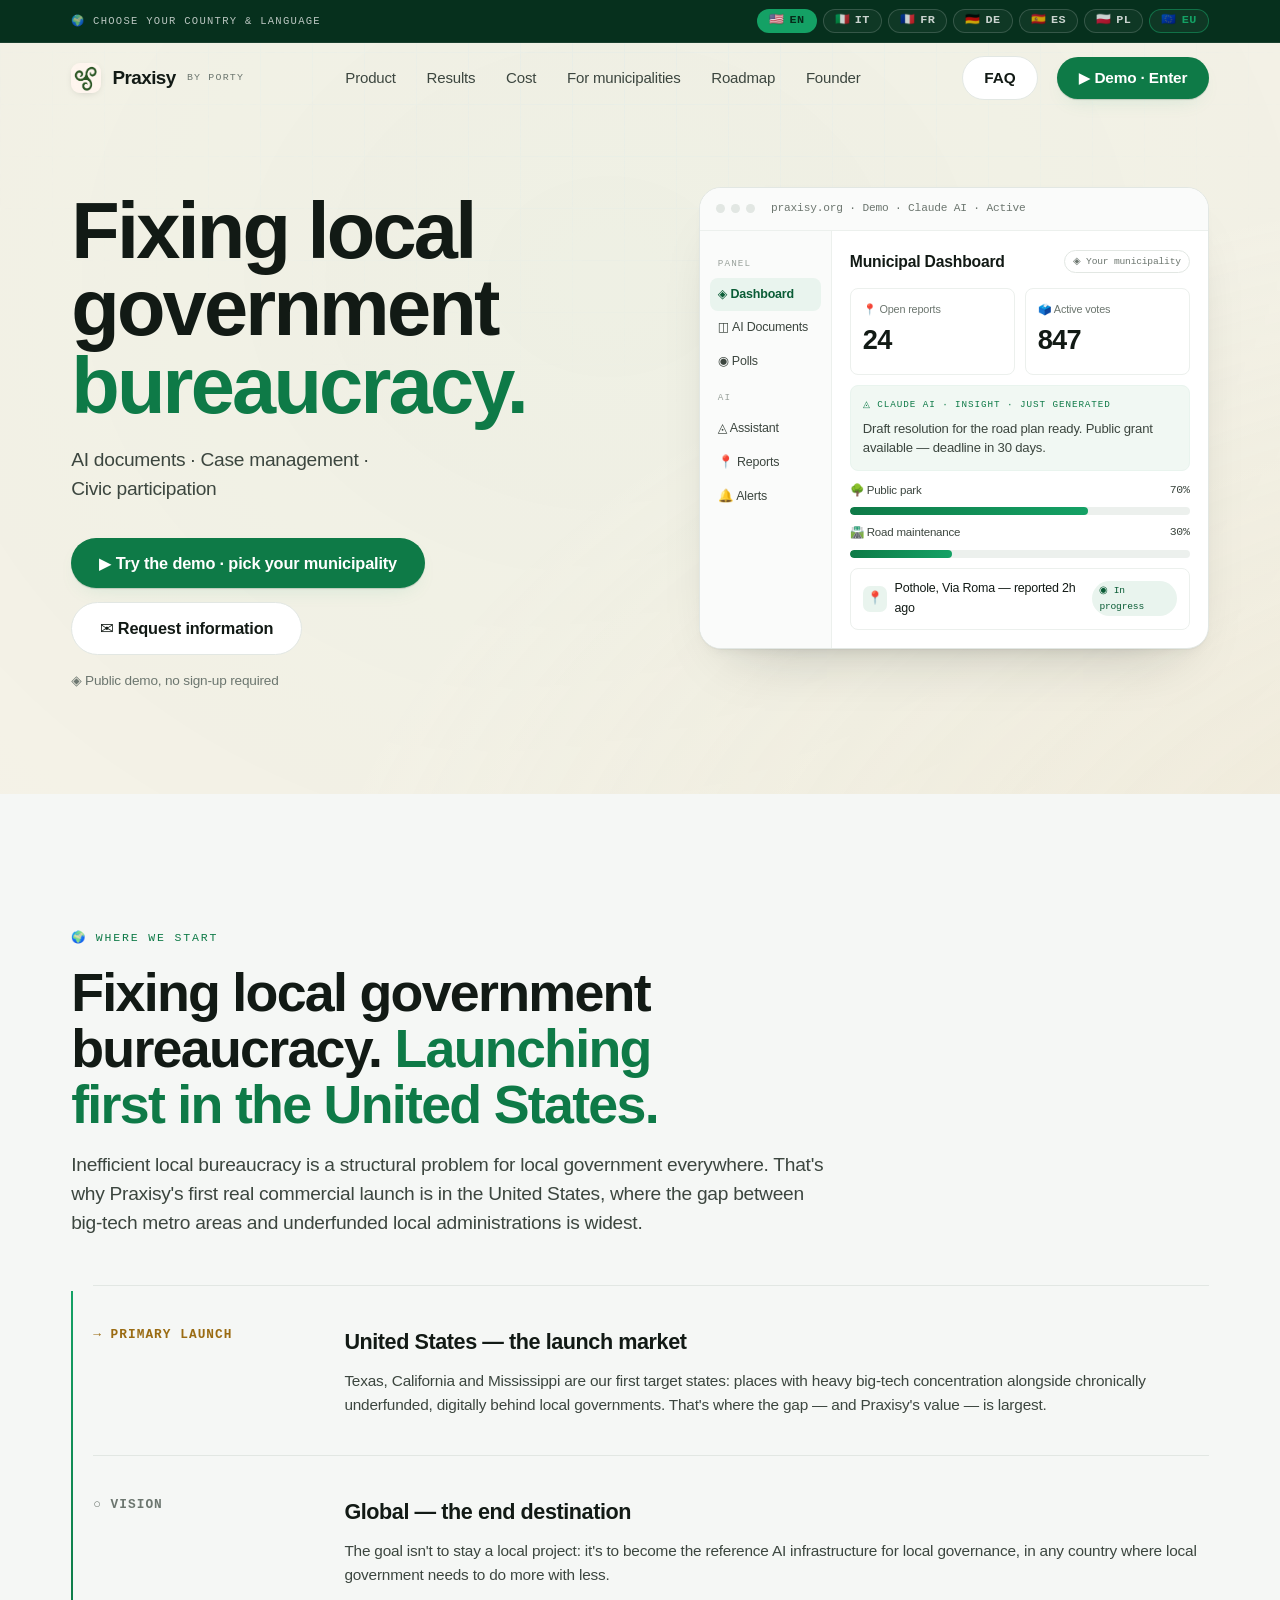
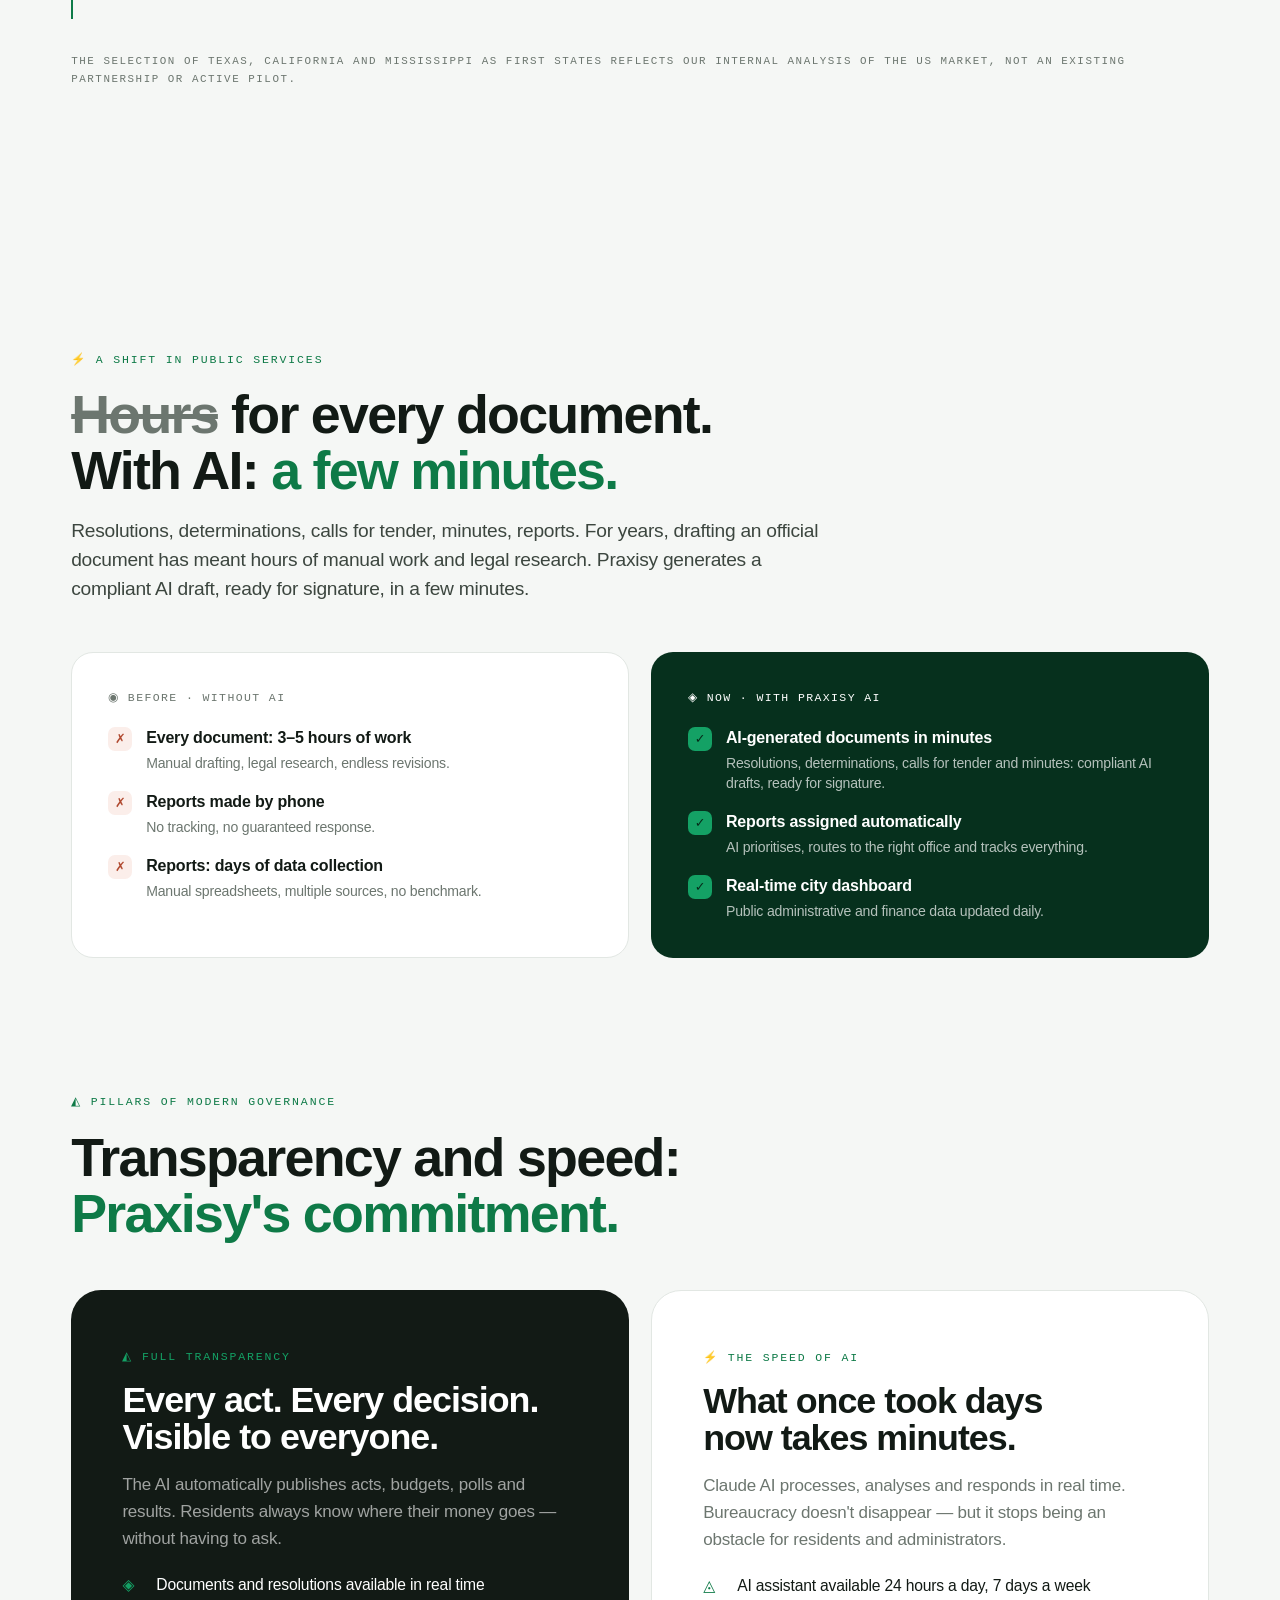
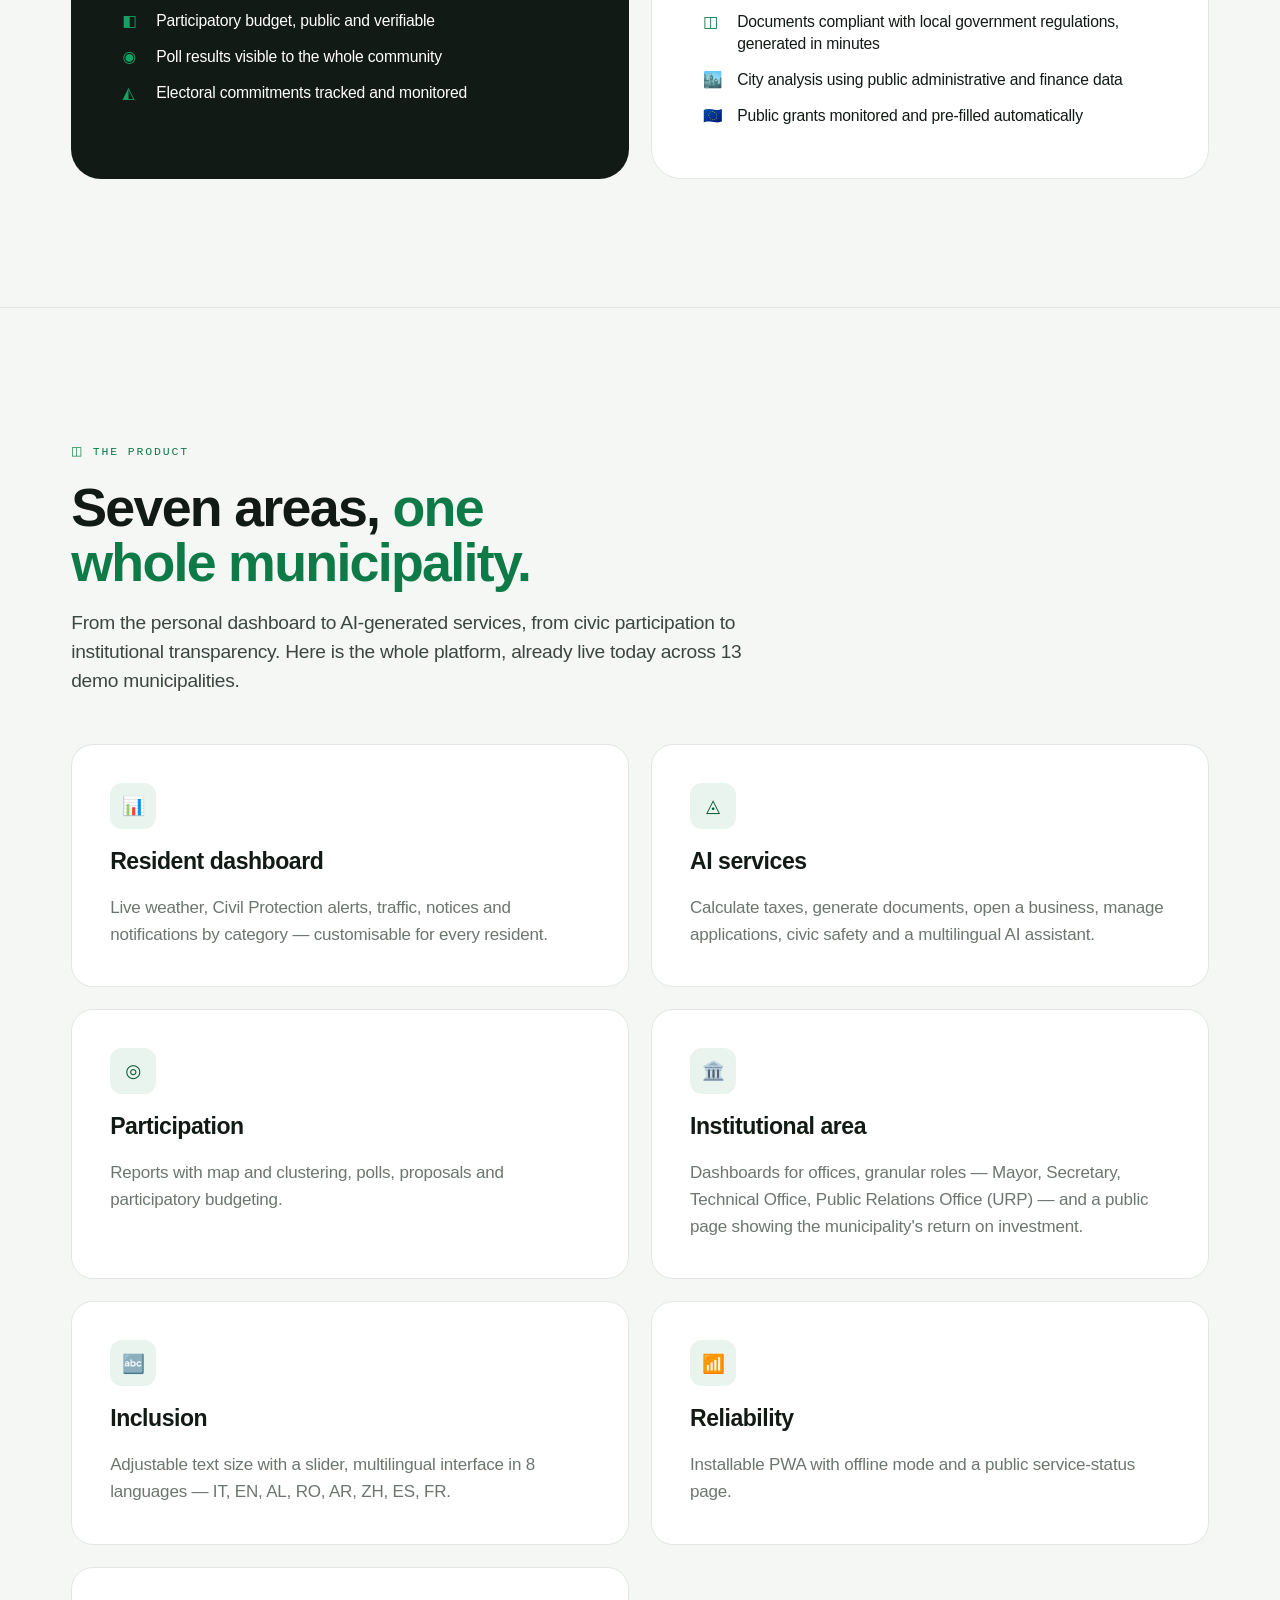
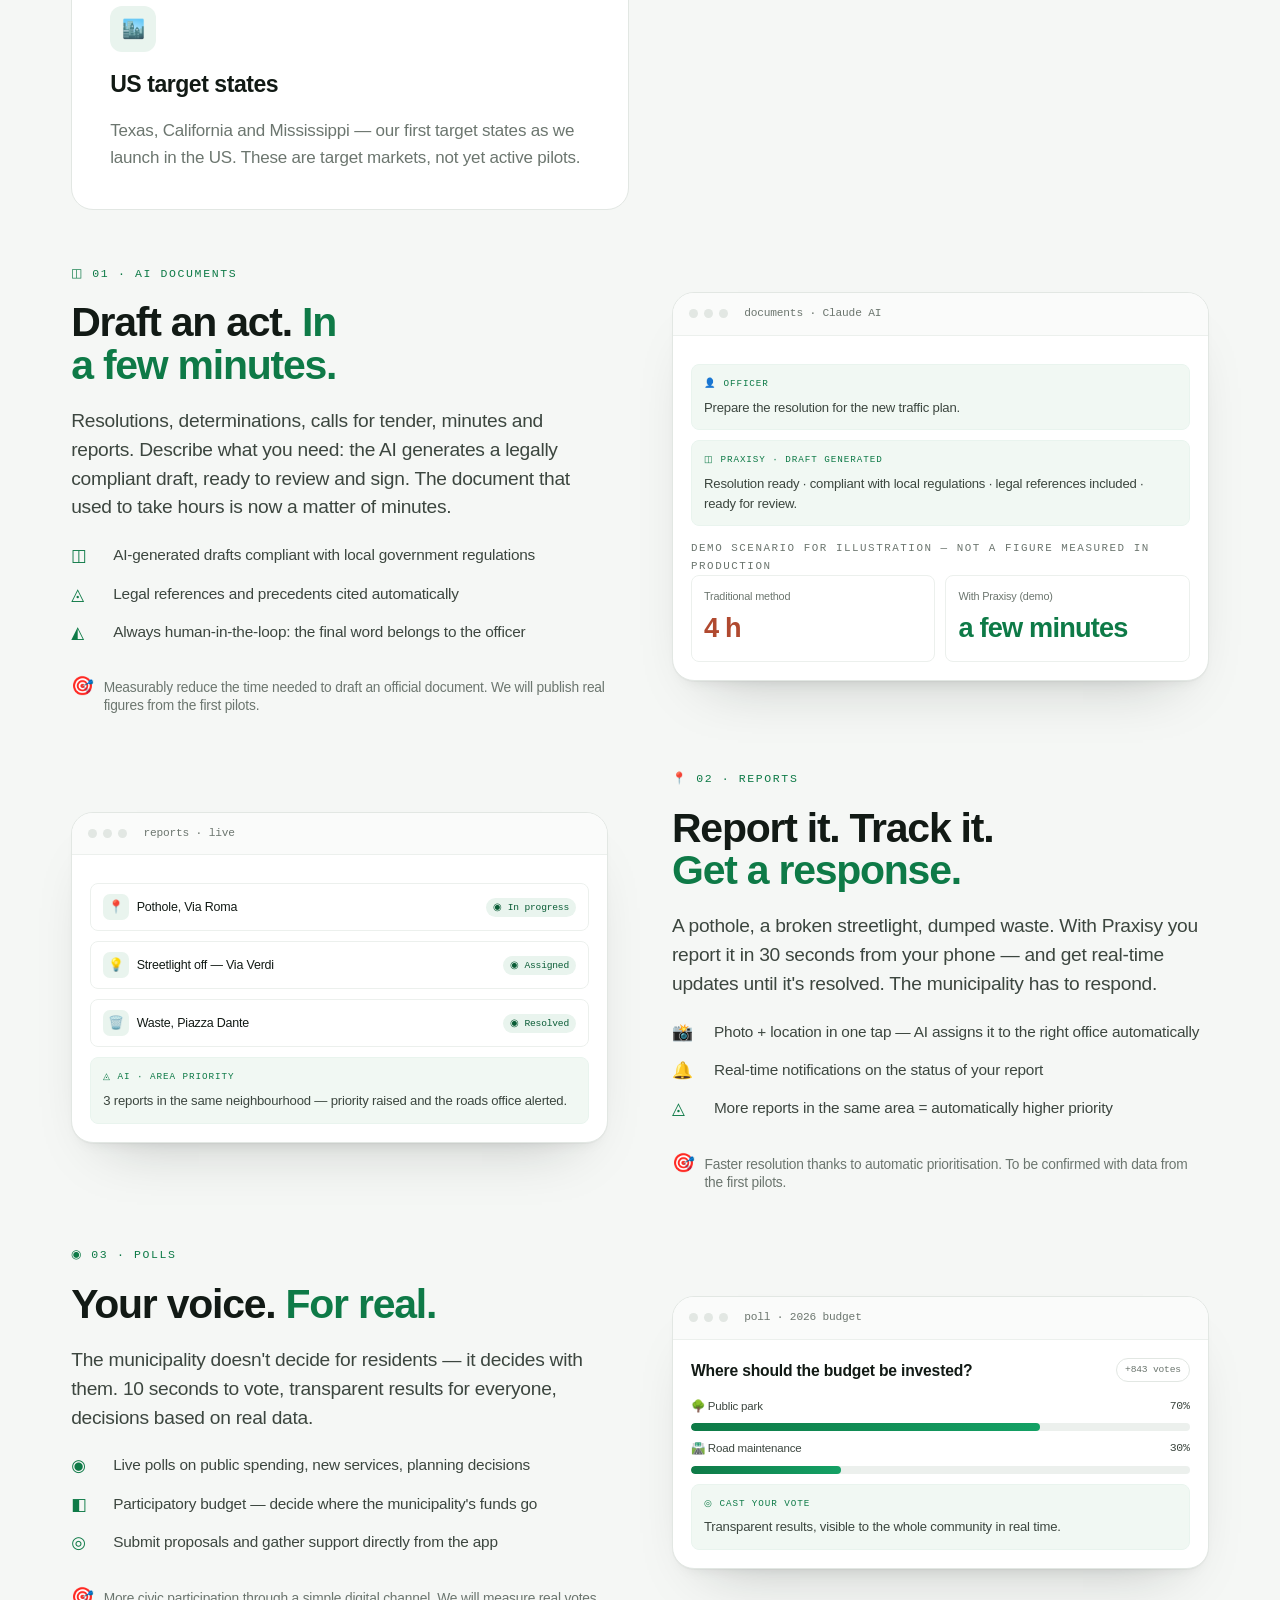
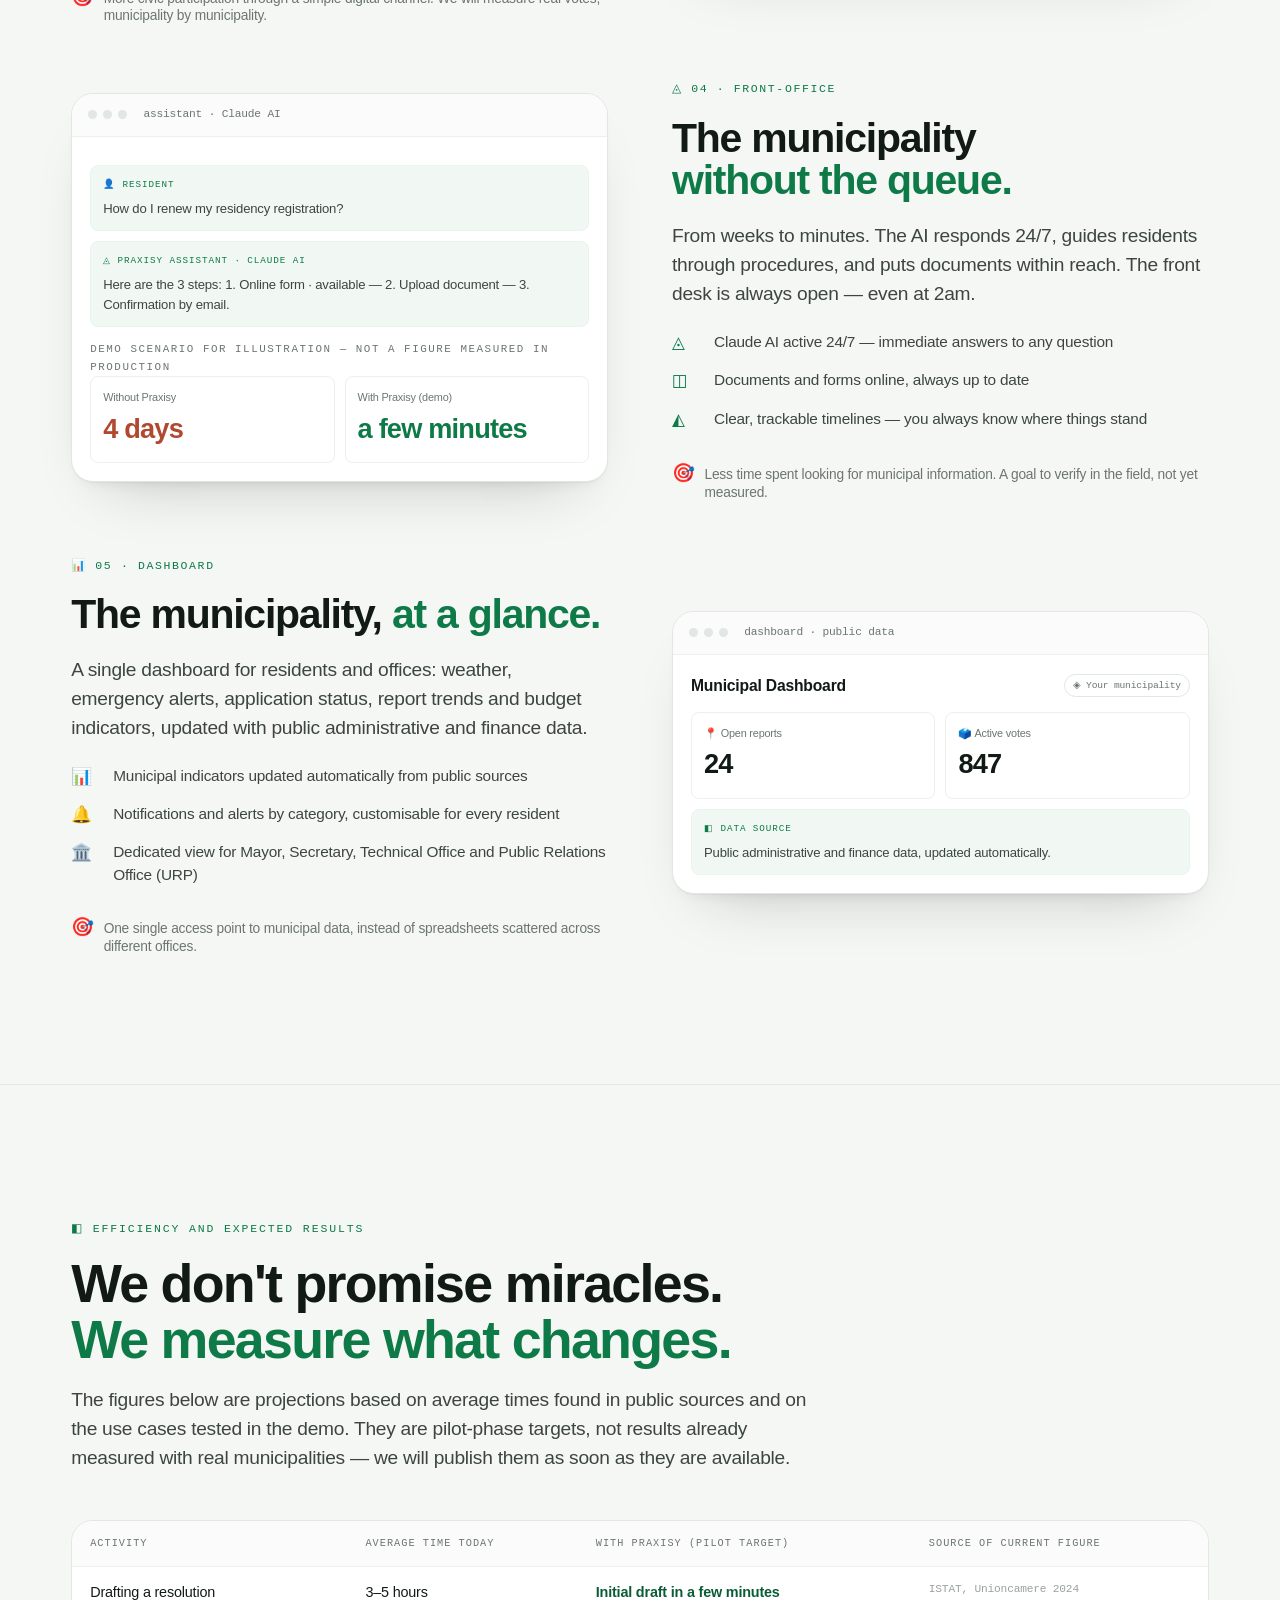
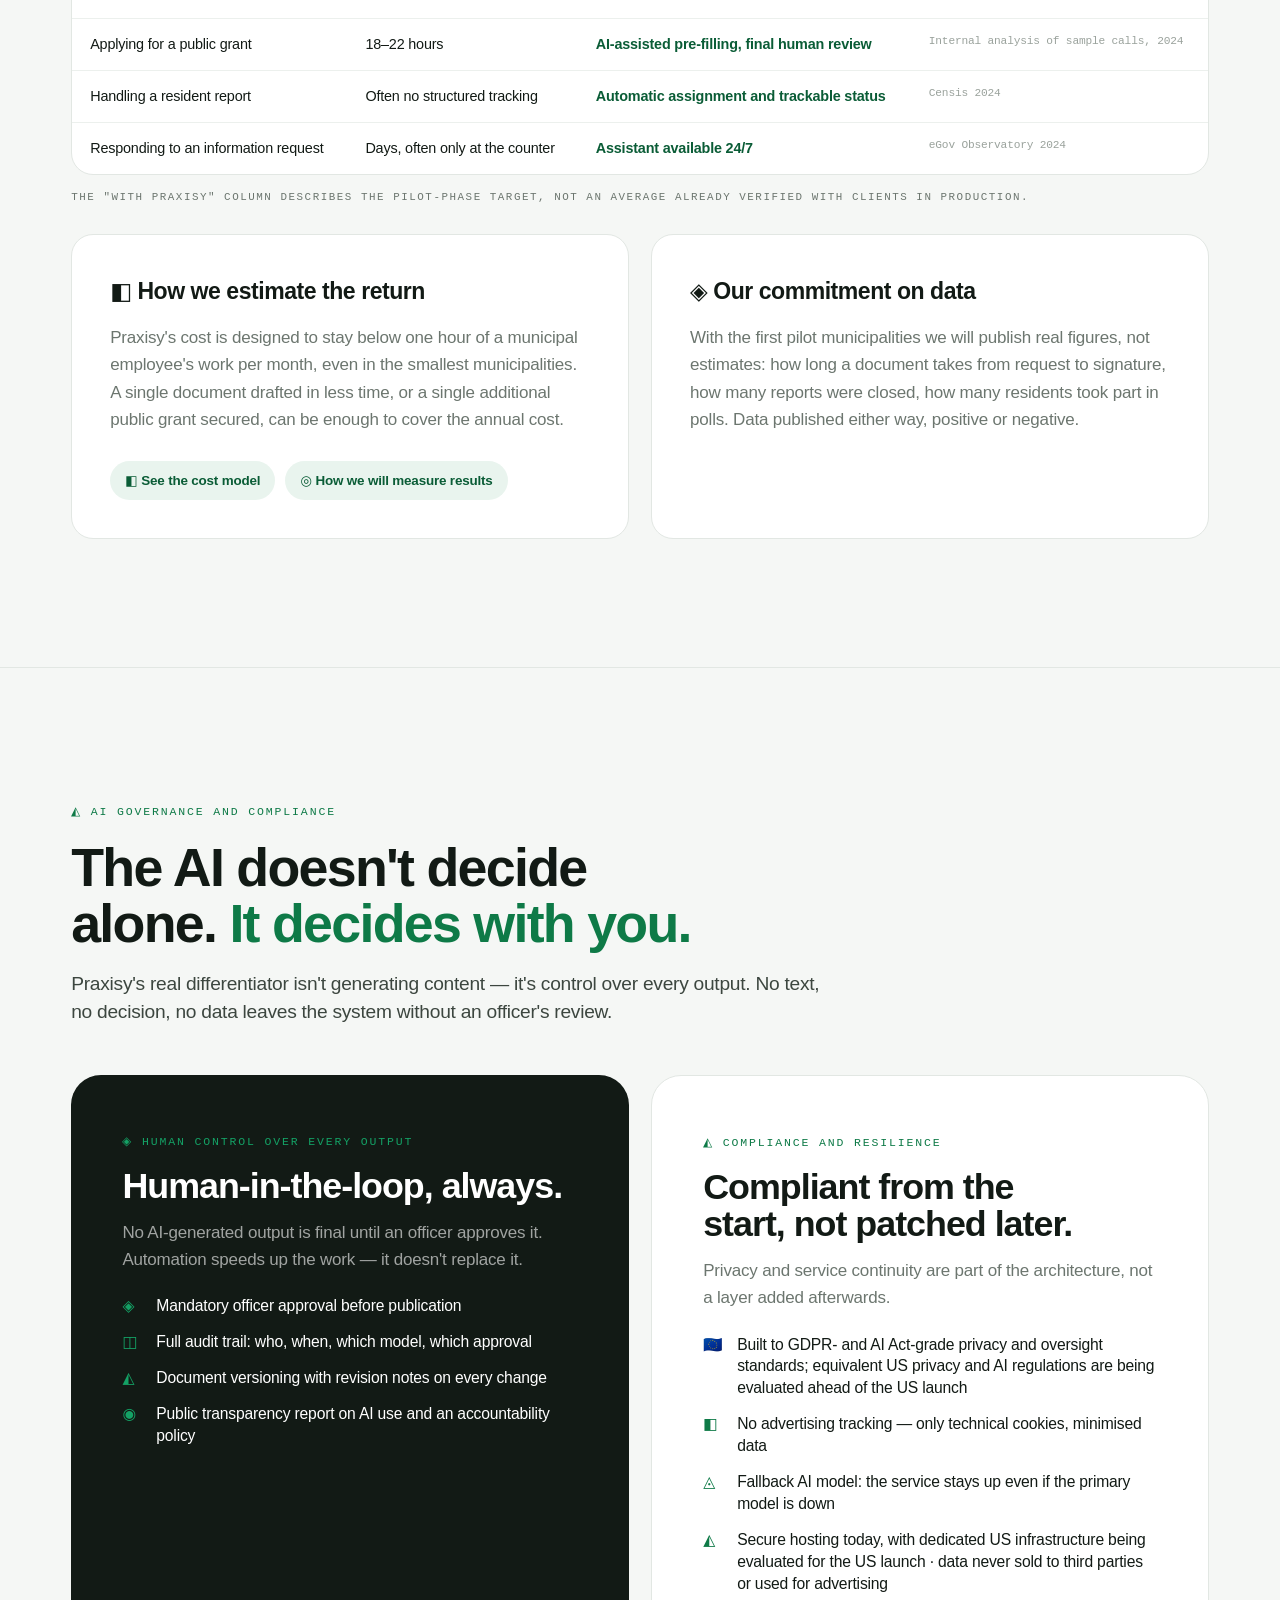
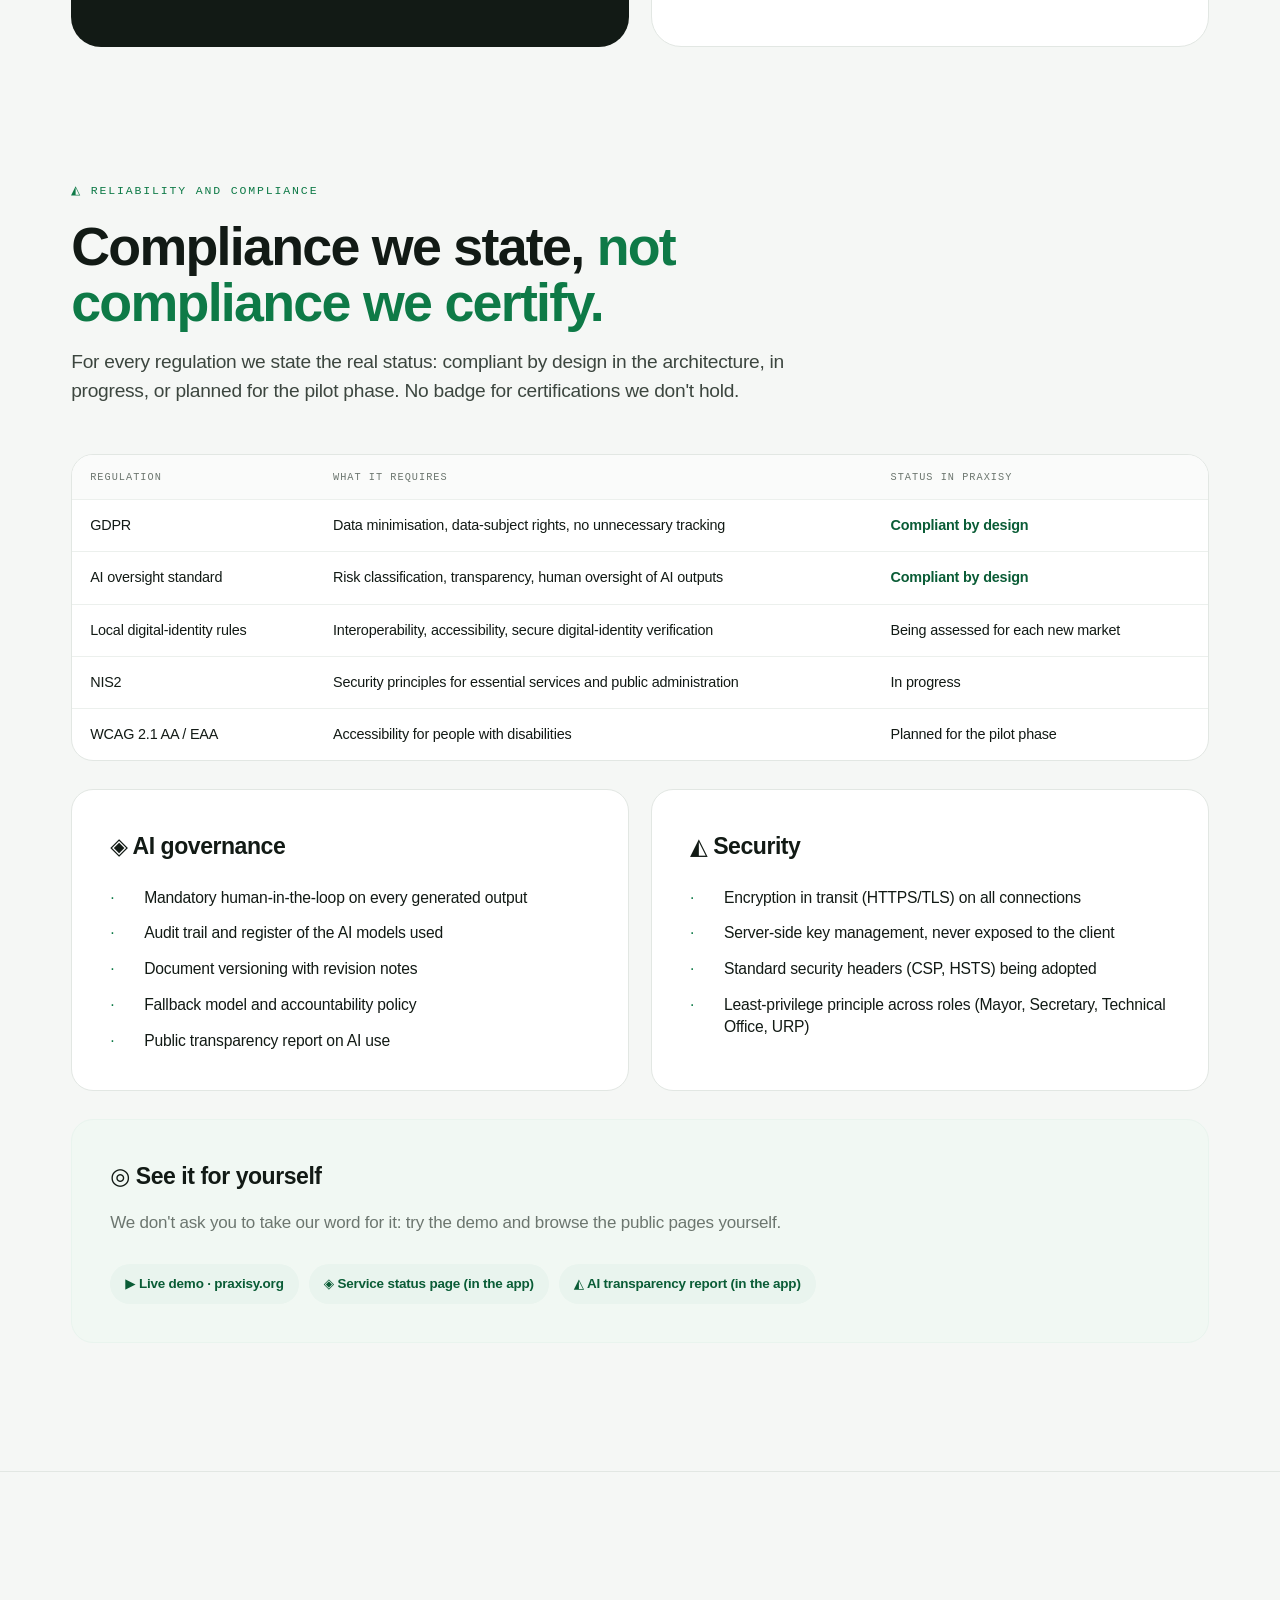
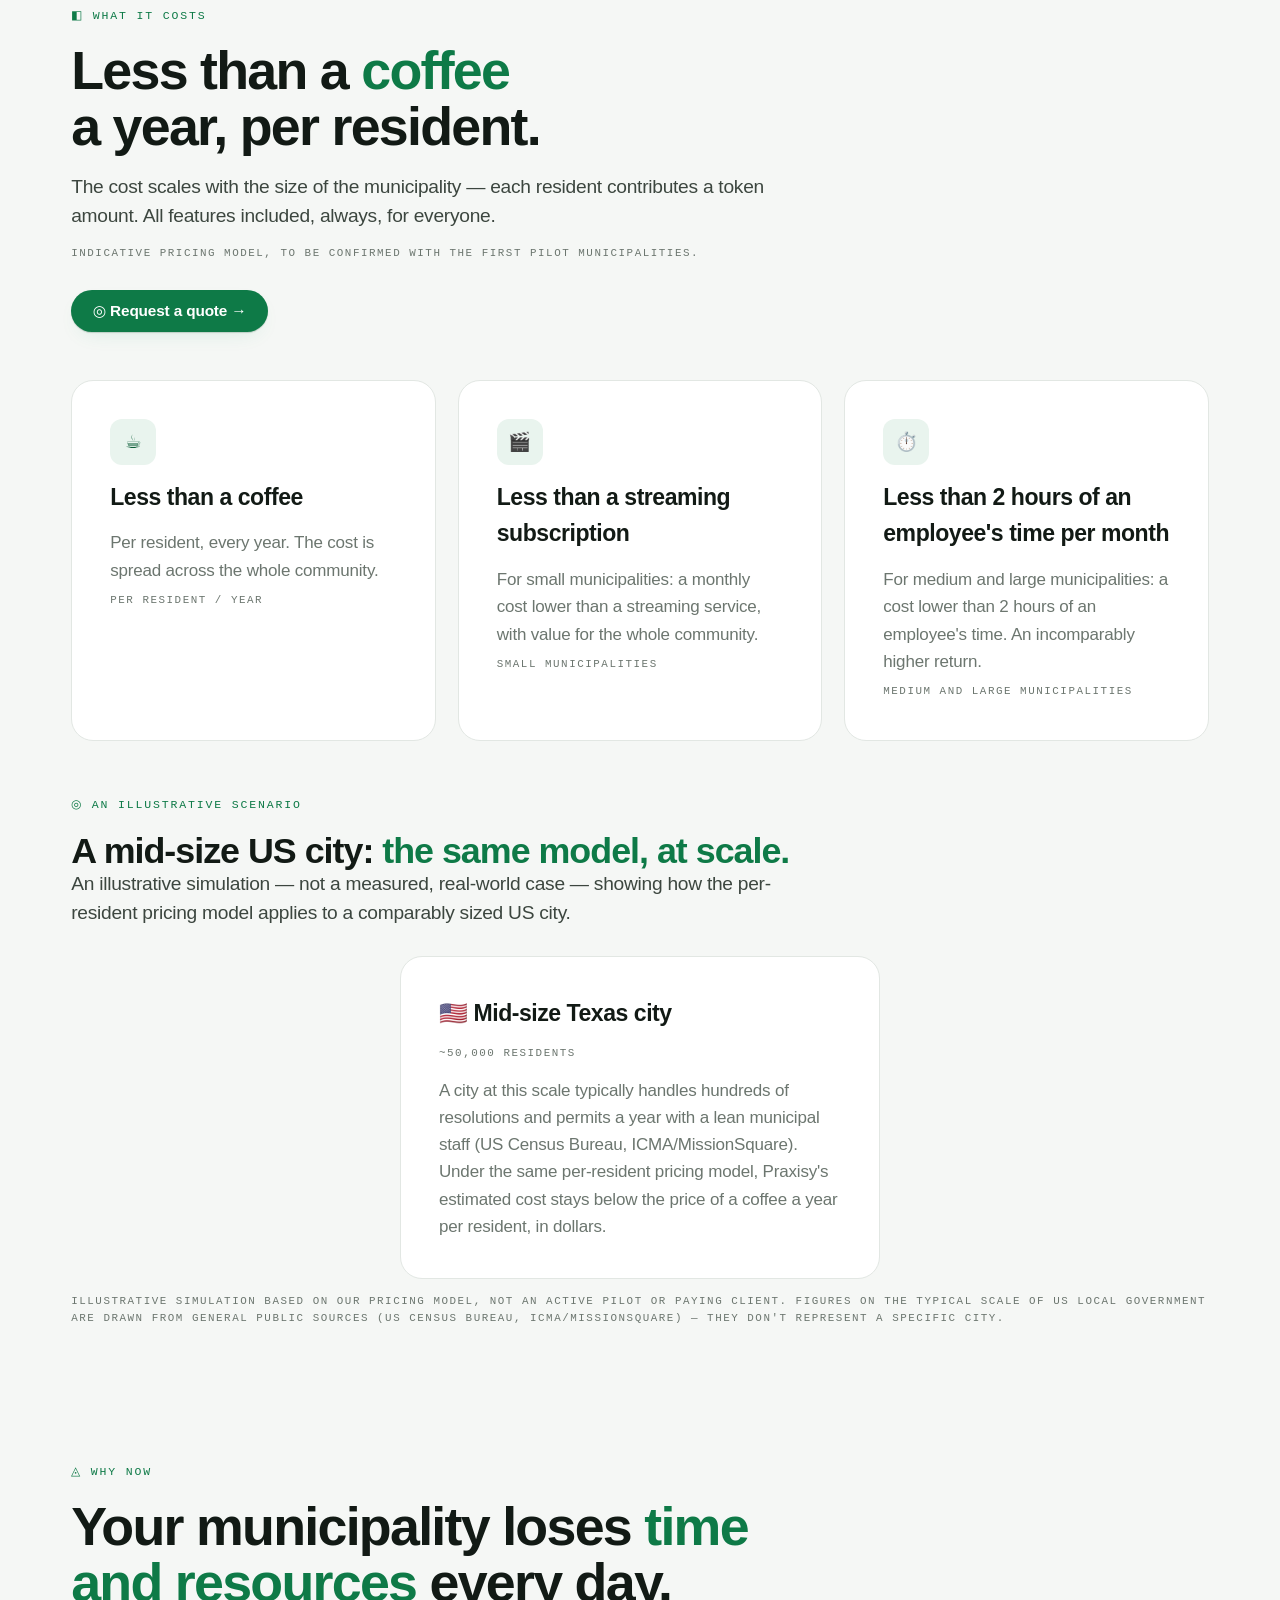
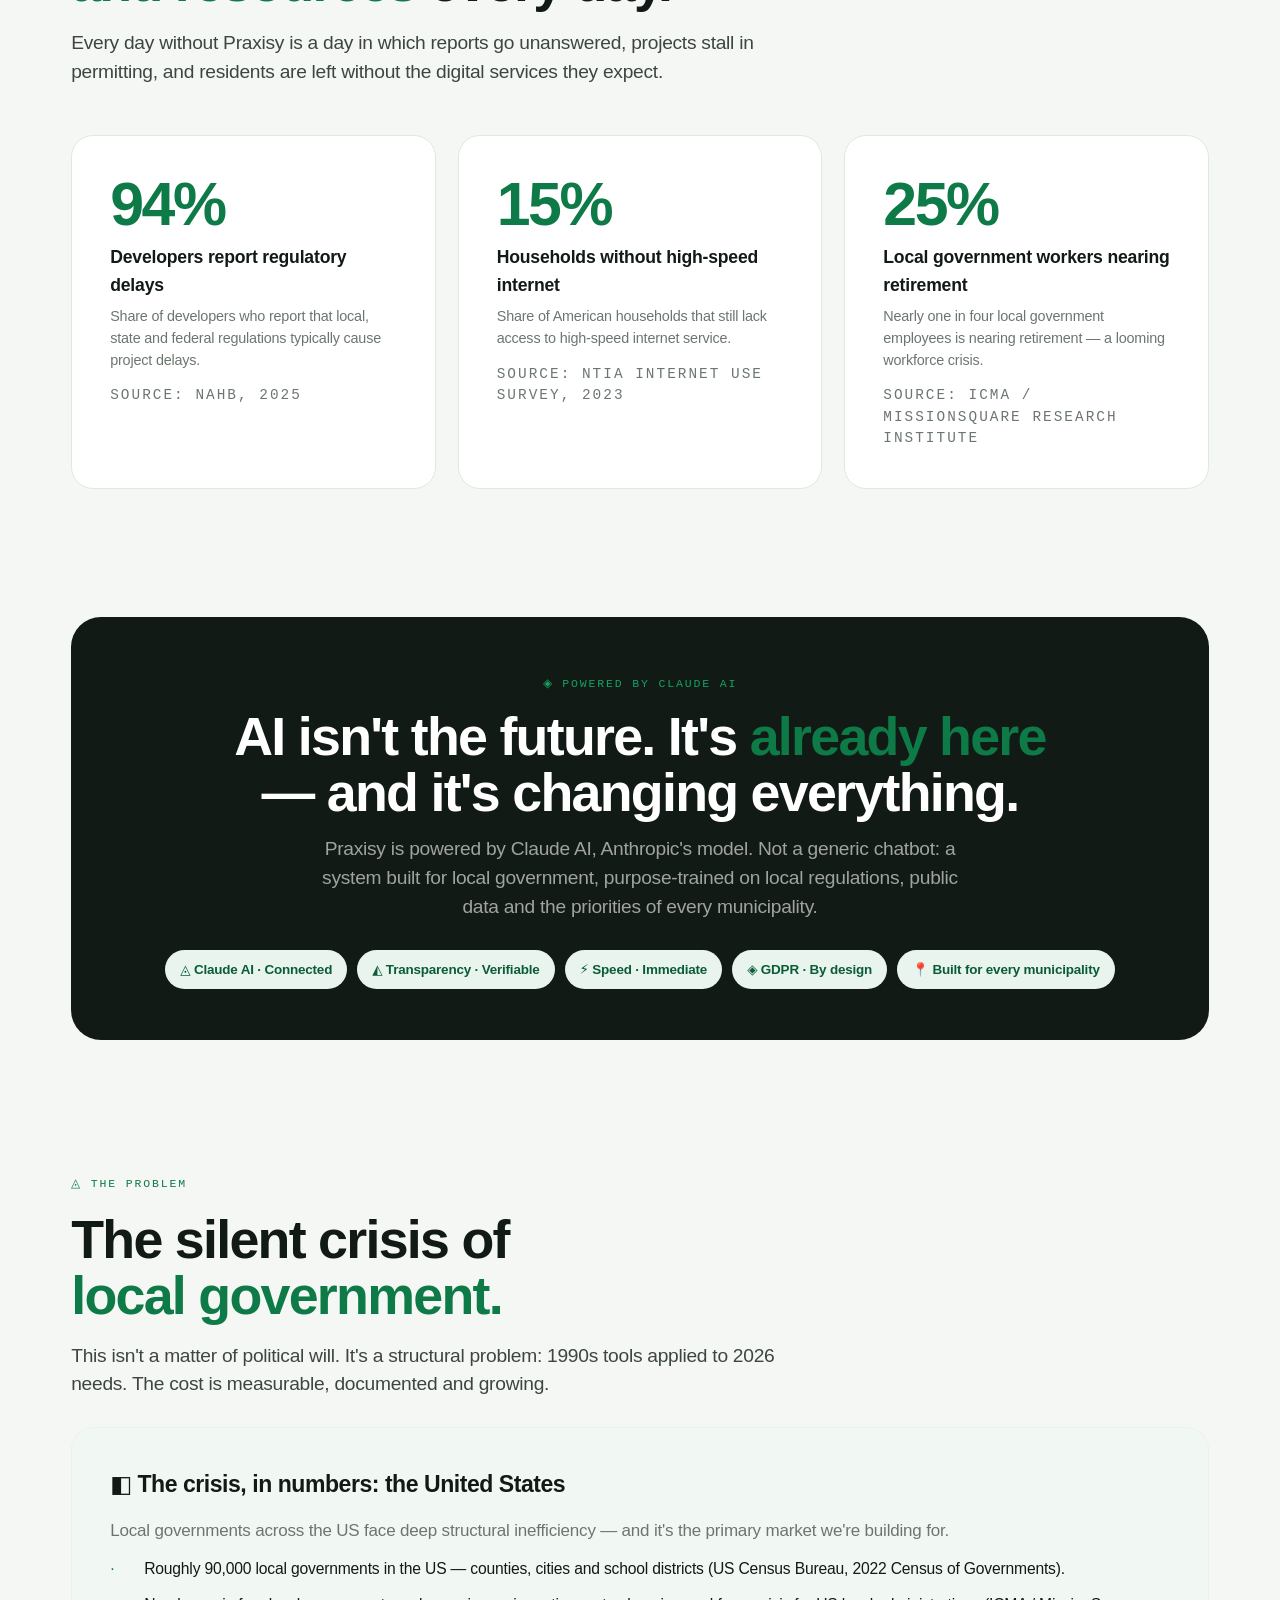
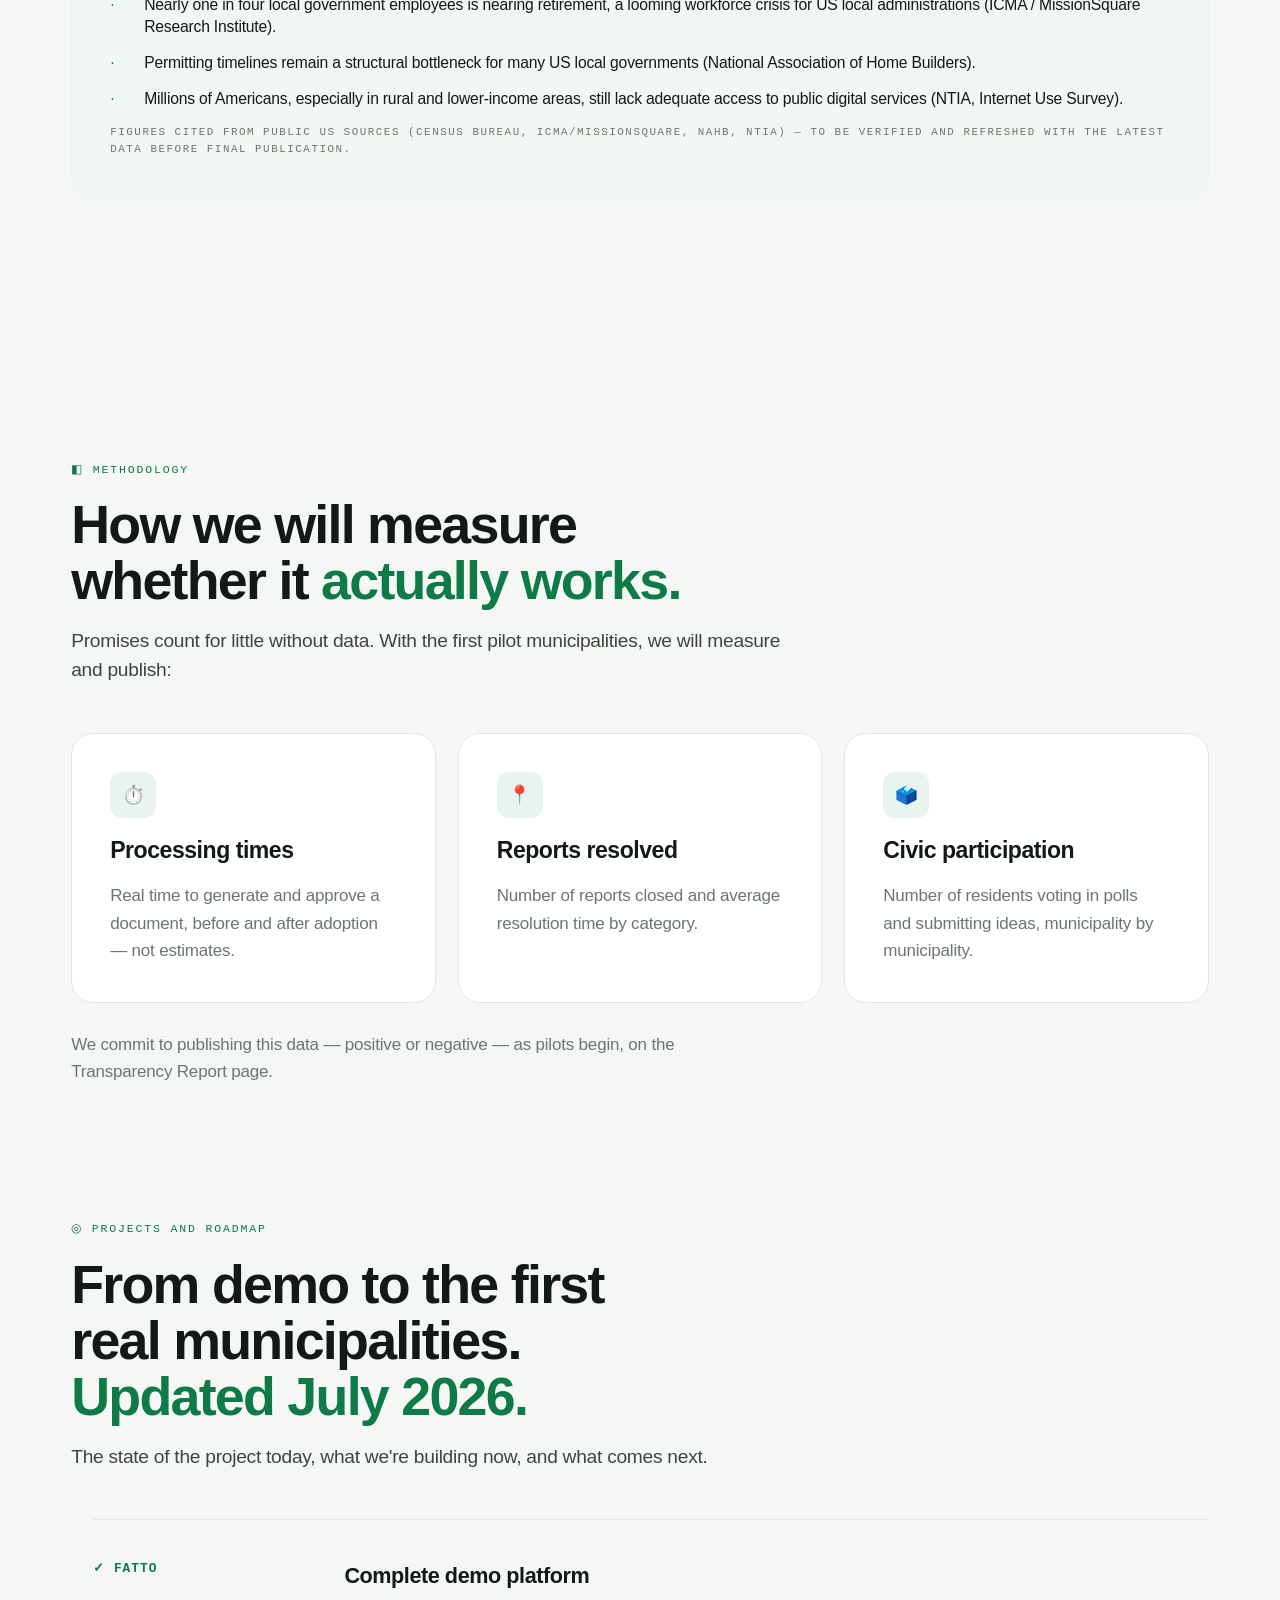
==== index.html @ 6a3509b2 "Fix EU English fallback, restore Parma, simplify pilot label - i18n-eu.js: add missing "start.*" tra" ====
<!DOCTYPE html>
<html lang="en">
<head>
<meta charset="UTF-8">
<meta name="viewport" content="width=device-width, initial-scale=1.0">
<title data-i18n="meta.title">Praxisy — Fixing Local Government Bureaucracy, Starting in the US</title>
<meta name="description" content="Praxisy is an AI-assisted platform for local government — document drafting, case management and civic participation, always supervised by a human official. Launching first in the US.">
<link rel="canonical" href="https://praxisy.info/">
<meta name="theme-color" content="#06301D">
<link rel="icon" href="favicon.svg" type="image/svg+xml">
<link rel="alternate" hreflang="x-default" href="https://praxisy.info/">
<link rel="alternate" hreflang="en" href="https://praxisy.info/">
<meta property="og:type" content="website">
<meta property="og:site_name" content="Praxisy">
<meta property="og:title" content="Praxisy — Fixing Local Government Bureaucracy, Starting in the US">
<meta property="og:description" content="AI-assisted document drafting, case management and civic participation for local government, with human oversight on every output. Launching first in the US.">
<meta property="og:url" content="https://praxisy.info/">
<meta property="og:image" content="https://praxisy.info/porty-logo.jpeg">
<meta name="twitter:card" content="summary">
<link rel="stylesheet" href="praxisy.css">
<script type="application/ld+json">
{
  "@context": "https://schema.org",
  "@type": "Organization",
  "name": "Praxisy",
  "url": "https://praxisy.info/",
  "logo": "https://praxisy.info/porty-logo.jpeg",
  "description": "AI-assisted local government platform — document drafting, case management and civic participation, with human oversight on every generated output. Launching first in the US.",
  "email": "marcoportaro02@gmail.com",
  "sameAs": ["https://instagram.com/praxisy"]
}
</script>
</head>
<body>

<!-- ── LANGUAGE / COUNTRY BAR ── -->
<div class="topbar">
  <div class="langbar">
    <div class="wrap langbar-inner">
      <span class="langbar-label" data-i18n="lang.label">🌍 Scegli paese &amp; lingua</span>
      <div class="lang-pills" role="group" aria-label="Language">
        <button class="lang-pill" data-lang="en" aria-label="English">🇺🇸 <b>EN</b></button>
        <button class="lang-pill" data-lang="it" aria-label="Italiano">🇮🇹 <b>IT</b></button>
        <button class="lang-pill" data-lang="fr" aria-label="Français">🇫🇷 <b>FR</b></button>
        <button class="lang-pill" data-lang="de" aria-label="Deutsch">🇩🇪 <b>DE</b></button>
        <button class="lang-pill" data-lang="es" aria-label="Español">🇪🇸 <b>ES</b></button>
        <button class="lang-pill" data-lang="pl" aria-label="Polski">🇵🇱 <b>PL</b></button>
        <button class="lang-pill eu" data-lang="eu" aria-label="English (EU)">🇪🇺 <b>EU</b></button>
      </div>
    </div>
  </div>

  <!-- ── NAV ── -->
  <nav class="nav">
    <div class="wrap nav-inner">
      <a href="https://praxisy.org" target="_blank" class="brand">
        <span class="mark logo"><img src="porty-logo.jpeg" alt="Praxisy by Porty"></span>
        Praxisy <small>by Porty</small>
      </a>
      <div class="nav-links">
        <a href="#prodotto" class="nl" data-i18n="nav.product">Prodotto</a>
        <a href="#risultati" class="nl" data-i18n="nav.results">Risultati</a>
        <a href="#costo" class="nl" data-i18n="nav.cost">Costo</a>
        <a href="#comuni" class="nl" data-i18n="nav.municipalities">Per i comuni</a>
        <a href="#roadmap" class="nl" data-i18n="nav.roadmap">Roadmap</a>
        <a href="#fondatore" class="nl" data-i18n="nav.founder">Fondatore</a>
      </div>
      <div class="nav-cta">
        <a href="#faq" class="btn btn-ghost" data-i18n="nav.faq">Domande</a>
        <a href="https://praxisy.org" target="_blank" class="btn btn-primary nav-demo-full" data-i18n="nav.demo">▶ Demo · Entra</a>
        <a href="https://praxisy.org" target="_blank" class="btn btn-primary nav-demo-compact">▶ Demo</a>
      </div>
      <button class="nav-toggle" id="navToggle" type="button" aria-label="Apri il menu" aria-expanded="false" aria-controls="mobileMenu">
        <span></span><span></span><span></span>
      </button>
    </div>
    <div class="mobile-menu" id="mobileMenu">
      <a href="#prodotto" class="mm-link" data-i18n="nav.product">Prodotto</a>
      <a href="#risultati" class="mm-link" data-i18n="nav.results">Risultati</a>
      <a href="#costo" class="mm-link" data-i18n="nav.cost">Costo</a>
      <a href="#comuni" class="mm-link" data-i18n="nav.municipalities">Per i comuni</a>
      <a href="#roadmap" class="mm-link" data-i18n="nav.roadmap">Roadmap</a>
      <a href="#fondatore" class="mm-link" data-i18n="nav.founder">Fondatore</a>
      <a href="#faq" class="mm-link" data-i18n="nav.faq">Domande</a>
      <a href="https://praxisy.org" target="_blank" class="btn btn-primary mm-cta" data-i18n="nav.demo">▶ Demo · Entra</a>
    </div>
  </nav>
</div>

<!-- ── HERO ── -->
<header class="hero grid-bg">
  <span class="hero-tricolor" aria-hidden="true"></span>
  <div class="wrap hero-grid">
    <div class="reveal">
      <h1 class="display" data-i18n="hero.h1">Risolviamo la burocrazia <em>locale.</em></h1>
      <p class="lead" data-i18n="hero.lead">Documenti AI · Gestione pratiche · Partecipazione civica</p>
      <div class="hero-cta">
        <a href="https://praxisy.org" target="_blank" class="btn btn-primary btn-lg" data-i18n="hero.cta1">▶ Prova la demo · scegli il tuo comune</a>
        <a href="mailto:marcoportaro02@gmail.com?subject=Richiesta%20informazioni%20-%20Praxisy" class="btn btn-ghost btn-lg" data-i18n="hero.cta2">✉ Richiedi informazioni</a>
      </div>
      <p class="hero-note" data-i18n="hero.note">◈ Demo pubblica, nessuna registrazione richiesta</p>
    </div>

    <!-- Dashboard mockup -->
    <div class="reveal" style="--d:140ms">
      <div class="mock">
        <div class="mock-bar">
          <div class="dots"><i></i><i></i><i></i></div>
          <span class="url" data-i18n="mock.url1">praxisy.org · Demo · Claude AI · Attivo</span>
        </div>
        <div class="mock-body">
          <aside class="mock-side">
            <div class="grp" data-i18n="mock.panel">Pannello</div>
            <div class="item on" data-i18n="mock.dash">◈ Cruscotto</div>
            <div class="item" data-i18n="mock.docs">◫ Documenti AI <span class="badge-n">9</span></div>
            <div class="item" data-i18n="mock.polls">◉ Sondaggi</div>
            <div class="grp">AI</div>
            <div class="item" data-i18n="mock.assistant">◬ Assistente</div>
            <div class="item" data-i18n="mock.reports">📍 Segnalazioni</div>
            <div class="item" data-i18n="mock.alerts">🔔 Avvisi <span class="badge-n">5</span></div>
          </aside>
          <div class="mock-main">
            <div class="mock-h">
              <h4 data-i18n="mock.dashtitle">Cruscotto Comunale</h4>
              <span class="tag" data-i18n="mock.yourtown">◈ Il tuo comune</span>
            </div>
            <div class="mock-cards">
              <div class="mock-card">
                <span class="lbl" data-i18n="mock.openreports">📍 Segnalazioni aperte</span>
                <span class="num" data-count="24">24</span>
              </div>
              <div class="mock-card">
                <span class="lbl" data-i18n="mock.activevotes">🗳️ Voti attivi</span>
                <span class="num" data-count="847" data-sep="1">847</span>
              </div>
            </div>
            <div class="mock-insight">
              <span class="lbl" data-i18n="mock.insightlbl">◬ Claude AI · Insight · generato ora</span>
              <p data-i18n="mock.insighttxt">Bozza delibera piano stradale pronta. Bando PNRR disponibile — scadenza 30 giorni.</p>
            </div>
            <div class="mock-bars">
              <div class="mock-row"><span data-i18n="mock.park">🌳 Parco pubblico</span><span class="mono">70%</span></div>
              <div class="mock-progress"><i data-fill="70"></i></div>
              <div class="mock-row"><span data-i18n="mock.roads">🛣️ Manutenzione strade</span><span class="mono">30%</span></div>
              <div class="mock-progress"><i data-fill="30"></i></div>
            </div>
            <div class="mock-ticket">
              <span class="pin">📍</span>
              <span data-i18n="mock.ticket1">Buca Via Roma — segnalata 2h fa</span>
              <span class="st" data-i18n="mock.inprogress">◉ In lavorazione</span>
            </div>
          </div>
        </div>
      </div>
    </div>
  </div>
</header>

<!-- ── DA DOVE PARTIAMO ── -->
<section class="section-pad" id="dove-partiamo">
  <div class="wrap">
    <div class="sec-head reveal">
      <span class="eyebrow" data-i18n="start.eyebrow">🌍 Da dove partiamo</span>
      <h2 class="h-section" data-i18n="start.h">Nati in Italia. <em>In lancio prima di tutto negli Stati Uniti.</em></h2>
      <p class="lead" data-i18n="start.lead">La burocrazia locale inefficiente non è un problema italiano: è un problema strutturale di ogni governo locale nel mondo. Per questo il primo vero lancio commerciale di Praxisy avviene negli Stati Uniti — dove il divario tra big-tech metropolitane e amministrazioni locali sotto-finanziate è più marcato.</p>
    </div>
    <div class="road road-wrap mt-l">
      <div class="phase reveal">
        <div class="phase-meta"><div class="ph active" data-i18n="start.1tag">→ LANCIO PRIMARIO</div></div>
        <div><h4 data-i18n="start.1h">Stati Uniti — il mercato di lancio</h4><p data-i18n="start.1p">Texas, California e Mississippi sono i primi stati target: aree con una forte concentrazione di big-tech ma amministrazioni locali croniche sotto-finanziate e digitalmente indietro. È lì che il divario — e quindi il valore di Praxisy — è più grande.</p></div>
      </div>
      <div class="phase reveal us-hide">
        <div class="phase-meta"><div class="ph done" data-i18n="start.2tag">✓ ORIGINE</div></div>
        <div><h4 data-i18n="start.2h">Italia — dove Praxisy è nata</h4><p data-i18n="start.2p">Il progetto nasce in Italia, dove restano le prime demo funzionanti — Milano, Parma, Bolzano e altri comuni del Nord — e dove continuiamo a validare il prodotto prima di ogni nuovo mercato.</p></div>
      </div>
      <div class="phase reveal us-hide">
        <div class="phase-meta"><div class="ph next" data-i18n="start.3tag">○ PROSSIMO</div></div>
        <div><h4 data-i18n="start.3h">Resto d'Europa — insieme, non da soli</h4><p data-i18n="start.3p">Dopo l'Italia e in parallelo agli Stati Uniti, guardiamo al resto d'Europa — a partire dalla Francia — con una logica di crescita comune: comuni diversi, un'unica infrastruttura solida.</p></div>
      </div>
      <div class="phase reveal">
        <div class="phase-meta"><div class="ph next" data-i18n="start.4tag">○ VISIONE</div></div>
        <div><h4 data-i18n="start.4h">Globale — la destinazione finale</h4><p data-i18n="start.4p">L'obiettivo non è restare un progetto locale: è diventare l'infrastruttura AI di riferimento per la governance locale, in qualunque paese un governo locale abbia bisogno di fare di più con meno.</p></div>
      </div>
    </div>
    <p class="kicker mt-m" data-i18n="start.disclaimer">La selezione di Texas, California e Mississippi come primi stati riflette la nostra analisi interna del mercato USA, non una partnership o un pilota già attivo.</p>
  </div>
</section>

<!-- ── DOCUMENTI AI · before / after ── -->
<section class="section-pad">
  <div class="wrap">
    <div class="sec-head reveal">
      <span class="eyebrow" data-i18n="ba.eyebrow">⚡ Rivoluzione nei servizi pubblici</span>
      <h2 class="h-section" data-i18n="ba.h"><span class="muted" style="text-decoration:line-through">Ore</span> per ogni documento. Con l'AI: <em>pochi minuti.</em></h2>
      <p class="lead" data-i18n="ba.lead">Delibere, determine, bandi, verbali, report. Per anni redigere ogni documento ufficiale ha richiesto ore di lavoro manuale e ricerca normativa. Praxisy genera la bozza con l'AI, conforme e pronta alla firma, in pochi minuti.</p>
    </div>
    <div class="ba-grid mt-l">
      <div class="ba bad reveal">
        <div class="ba-head" data-i18n="ba.bad.head">◉ Prima · senza AI</div>
        <div class="ba-list">
          <div class="ba-li"><span class="li-i">✗</span><div><div class="li-t" data-i18n="ba.bad.1t">Ogni documento: 3–5 ore di lavoro</div><div class="li-d" data-i18n="ba.bad.1d">Stesura manuale, ricerca normativa, revisioni infinite.</div></div></div>
          <div class="ba-li"><span class="li-i">✗</span><div><div class="li-t" data-i18n="ba.bad.2t">Segnalazioni via telefono</div><div class="li-d" data-i18n="ba.bad.2d">Zero tracciamento, nessuna risposta garantita.</div></div></div>
          <div class="ba-li"><span class="li-i">✗</span><div><div class="li-t" data-i18n="ba.bad.3t">Report: giorni di raccolta dati</div><div class="li-d" data-i18n="ba.bad.3d">Excel manuali, fonti multiple, nessun benchmark.</div></div></div>
        </div>
      </div>
      <div class="ba good reveal" style="--d:120ms">
        <div class="ba-head" data-i18n="ba.good.head">◈ Ora · con Praxisy AI</div>
        <div class="ba-list">
          <div class="ba-li"><span class="li-i">✓</span><div><div class="li-t" data-i18n="ba.good.1t">Documenti generati con l'AI in pochi minuti</div><div class="li-d" data-i18n="ba.good.1d">Delibere, determine, bandi e verbali: bozze AI conformi, pronte alla firma.</div></div></div>
          <div class="ba-li"><span class="li-i">✓</span><div><div class="li-t" data-i18n="ba.good.2t">Segnalazioni assegnate in automatico</div><div class="li-d" data-i18n="ba.good.2d">L'AI prioritizza, assegna all'ufficio giusto e traccia tutto.</div></div></div>
          <div class="ba-li"><span class="li-i">✓</span><div><div class="li-t" data-i18n="ba.good.3t">Dashboard città in tempo reale</div><div class="li-d" data-i18n="ba.good.3d">Dati ISTAT, MEF e OpenCoesione aggiornati ogni giorno.</div></div></div>
        </div>
      </div>
    </div>
  </div>
</section>

<!-- ── PILASTRI ── -->
<section class="section-pad" style="padding-top:0">
  <div class="wrap">
    <div class="sec-head reveal">
      <span class="eyebrow" data-i18n="pil.eyebrow">◭ Pilastri della governance moderna</span>
      <h2 class="h-section" data-i18n="pil.h">Trasparenza e velocità: <em>la promessa di Praxisy.</em></h2>
    </div>
    <div class="grid-2 mt-l">
      <div class="pillar dark reveal">
        <span class="eyebrow on-dark" data-i18n="pil.t.eyebrow">◭ Trasparenza totale</span>
        <h3 class="h-lg mt-s" data-i18n="pil.t.h">Ogni atto. Ogni decisione. Visibile a tutti.</h3>
        <p class="muted mt-s" data-i18n="pil.t.p">L'AI pubblica automaticamente atti, bilanci, sondaggi e risultati. I cittadini sanno sempre dove va il loro denaro — senza dover chiedere.</p>
        <div class="pl-list">
          <div class="pl-li"><span class="g">◈</span> <span data-i18n="pil.t.1">Documenti e delibere consultabili in tempo reale</span></div>
          <div class="pl-li"><span class="g">◧</span> <span data-i18n="pil.t.2">Bilancio partecipativo pubblico e verificabile</span></div>
          <div class="pl-li"><span class="g">◉</span> <span data-i18n="pil.t.3">Risultati sondaggi visibili a tutta la comunità</span></div>
          <div class="pl-li"><span class="g">◭</span> <span data-i18n="pil.t.4">Promesse elettorali tracciate e monitorate</span></div>
        </div>
      </div>
      <div class="pillar light reveal" style="--d:120ms">
        <span class="eyebrow" data-i18n="pil.v.eyebrow">⚡ Velocità dell'AI</span>
        <h3 class="h-lg mt-s" data-i18n="pil.v.h">Ciò che prima richiedeva giorni, ora richiede minuti.</h3>
        <p class="muted mt-s" data-i18n="pil.v.p">Claude AI elabora, analizza e risponde in tempo reale. La burocrazia non scompare — ma smette di essere un ostacolo per i cittadini e per chi governa.</p>
        <div class="pl-list">
          <div class="pl-li"><span class="g">◬</span> <span data-i18n="pil.v.1">Assistente AI disponibile 24 ore su 24, 7 giorni su 7</span></div>
          <div class="pl-li"><span class="g">◫</span> <span data-i18n="pil.v.2">Documenti conformi al D.Lgs. 267/2000 generati in minuti</span></div>
          <div class="pl-li"><span class="g">🏙️</span> <span data-i18n="pil.v.3">Analisi città con dati ISTAT, MEF, OpenCoesione</span></div>
          <div class="pl-li"><span class="g">🇪🇺</span> <span data-i18n="pil.v.4">Bandi PNRR monitorati e pre-compilati in automatico</span></div>
        </div>
      </div>
    </div>
  </div>
</section>

<hr class="divider">

<!-- ── PRODOTTO ── -->
<section class="section-pad" id="prodotto">
  <div class="wrap">
    <div class="sec-head reveal">
      <span class="eyebrow" data-i18n="prod.eyebrow">◫ Il prodotto</span>
      <h2 class="h-section" data-i18n="prod.h">Sette aree, <em>un comune intero.</em></h2>
      <p class="lead" data-i18n="prod.lead">Dalla dashboard personale ai servizi generati dall'AI, dalla partecipazione civica alla trasparenza istituzionale. Ecco tutta la piattaforma, oggi già attiva su 13 comuni demo.</p>
    </div>

    <div class="grid-2 mt-l modules-grid">
      <div class="card hover reveal">
        <div class="icn">📊</div>
        <h4 class="h-md mt-s" data-i18n="mod.1h">Dashboard cittadino</h4>
        <p class="muted mt-s" data-i18n="mod.1p">Meteo live, allerte Protezione Civile, traffico, avvisi e notifiche per categoria — personalizzabile per ogni cittadino.</p>
      </div>
      <div class="card hover reveal" style="--d:60ms">
        <div class="icn">◬</div>
        <h4 class="h-md mt-s" data-i18n="mod.2h">Servizi AI</h4>
        <p class="muted mt-s" data-i18n="mod.2p">Calcola tasse, genera documenti, apri un'attività, gestisci pratiche, sicurezza civica e assistente AI multilingua.</p>
      </div>
      <div class="card hover reveal" style="--d:120ms">
        <div class="icn">◎</div>
        <h4 class="h-md mt-s" data-i18n="mod.3h">Partecipazione</h4>
        <p class="muted mt-s" data-i18n="mod.3p">Segnalazioni con mappa e clustering, sondaggi, proposte e bilancio partecipativo.</p>
      </div>
      <div class="card hover reveal" style="--d:180ms">
        <div class="icn">🏛️</div>
        <h4 class="h-md mt-s" data-i18n="mod.4h">Area istituzionale</h4>
        <p class="muted mt-s" data-i18n="mod.4p">Dashboard per uffici, ruoli granulari — Sindaco, Segretario, Ufficio Tecnico, URP — e pagina pubblica del ROI del comune.</p>
      </div>
      <div class="card hover reveal" style="--d:240ms">
        <div class="icn">🔤</div>
        <h4 class="h-md mt-s" data-i18n="mod.5h">Inclusione</h4>
        <p class="muted mt-s" data-i18n="mod.5p">Dimensione del testo regolabile con slider, interfaccia multilingua in 8 lingue — IT, EN, AL, RO, AR, ZH, ES, FR.</p>
      </div>
      <div class="card hover reveal" style="--d:300ms">
        <div class="icn">📶</div>
        <h4 class="h-md mt-s" data-i18n="mod.6h">Affidabilità</h4>
        <p class="muted mt-s" data-i18n="mod.6p">PWA installabile con modalità offline e pagina pubblica di stato dei servizi.</p>
      </div>
      <div class="card hover reveal" style="--d:360ms">
        <div class="icn">🏙️</div>
        <h4 class="h-md mt-s" data-i18n="mod.7h">Comuni demo</h4>
        <p class="muted mt-s" data-i18n="mod.7p">Milano, Parma e Bolzano completi, più 10 comuni del Nord Italia tra Lombardia, Veneto ed Emilia-Romagna.</p>
      </div>
    </div>

    <!-- 01 Documenti AI -->
    <div class="feat mt-l reveal">
      <div>
        <span class="feat-num" data-i18n="prod.1.num">◫ 01 · Documenti AI</span>
        <h3 data-i18n="prod.1.h">Scrivi un atto. <em>In pochi minuti.</em></h3>
        <p class="lead" data-i18n="prod.1.p">Delibere, determine, bandi, verbali e report. Descrivi cosa ti serve: l'AI genera una bozza conforme alla normativa, pronta da rivedere e firmare. Il documento che richiedeva ore, ora è questione di minuti.</p>
        <div class="feat-list">
          <div class="feat-li"><span class="g">◫</span> <span data-i18n="prod.1.1">Bozze conformi al D.Lgs. 267/2000 generate dall'AI</span></div>
          <div class="feat-li"><span class="g">◬</span> <span data-i18n="prod.1.2">Riferimenti normativi e precedenti citati in automatico</span></div>
          <div class="feat-li"><span class="g">◭</span> <span data-i18n="prod.1.3">Sempre human-in-the-loop: l'ultima parola è del funzionario</span></div>
        </div>
        <div class="feat-stat"><span class="n" style="font-size:1.15rem" data-i18n="prod.goal.label">🎯</span><span class="t" data-i18n="prod.1.stat">Ridurre in modo misurabile il tempo di redazione di un documento ufficiale. Pubblicheremo i dati reali dei primi piloti.</span></div>
      </div>
      <div class="feat-media">
        <div class="mock">
          <div class="mock-bar"><div class="dots"><i></i><i></i><i></i></div><span class="url" data-i18n="prod.1.url">documenti · Claude AI</span></div>
          <div class="mock-main">
            <div class="mock-insight"><span class="lbl" data-i18n="prod.1.q.lbl">👤 Funzionario</span><p data-i18n="prod.1.q.txt">Prepara la delibera per il nuovo piano del traffico.</p></div>
            <div class="mock-insight"><span class="lbl" data-i18n="prod.1.a.lbl">◫ Praxisy · bozza generata</span><p data-i18n="prod.1.a.txt">Delibera pronta · conforme TUEL · riferimenti normativi inclusi · pronta alla revisione.</p></div>
            <div class="kicker mt-s" data-i18n="prod.1.disclaimer">Scenario dimostrativo della demo — non un dato misurato in produzione</div>
            <div class="mock-cards">
              <div class="mock-card"><span class="lbl" data-i18n="prod.1.c1">Metodo tradizionale</span><span class="num" style="color:var(--neg)" data-i18n="prod.1.c1val">4 h</span></div>
              <div class="mock-card"><span class="lbl" data-i18n="prod.1.c2">Con Praxisy (demo)</span><span class="num green-text" data-i18n="prod.1.c2val">pochi minuti</span></div>
            </div>
          </div>
        </div>
      </div>
    </div>

    <!-- 02 Segnalazioni -->
    <div class="feat flip mt-l reveal">
      <div>
        <span class="feat-num" data-i18n="prod.2.num">📍 02 · Segnalazioni</span>
        <h3 data-i18n="prod.2.h">Segnala. Segui. <em>Ottieni risposta.</em></h3>
        <p class="lead" data-i18n="prod.2.p">Buca in strada, lampione rotto, rifiuti abbandonati. Con Praxisy lo segnali in 30 secondi dal telefono — e ricevi aggiornamenti in tempo reale fino alla risoluzione. Il comune deve risponderti.</p>
        <div class="feat-list">
          <div class="feat-li"><span class="g">📸</span> <span data-i18n="prod.2.1">Foto + posizione in un tap — l'AI assegna all'ufficio competente in automatico</span></div>
          <div class="feat-li"><span class="g">🔔</span> <span data-i18n="prod.2.2">Notifiche in tempo reale sullo stato della tua segnalazione</span></div>
          <div class="feat-li"><span class="g">◬</span> <span data-i18n="prod.2.3">Più segnalazioni nella stessa zona = priorità automatica più alta</span></div>
        </div>
        <div class="feat-stat"><span class="n" style="font-size:1.15rem" data-i18n="prod.goal.label">🎯</span><span class="t" data-i18n="prod.2.stat">Risoluzione più rapida grazie alla priorità automatica. Da confermare con i dati dei primi piloti.</span></div>
      </div>
      <div class="feat-media">
        <div class="mock">
          <div class="mock-bar"><div class="dots"><i></i><i></i><i></i></div><span class="url" data-i18n="prod.2.url">segnalazioni · live</span></div>
          <div class="mock-main">
            <div class="mock-ticket"><span class="pin">📍</span> <span data-i18n="prod.2.t1">Buca Via Roma</span><span class="st" data-i18n="prod.2.s1">◉ In corso</span></div>
            <div class="mock-ticket"><span class="pin">💡</span> <span data-i18n="prod.2.t2">Lampione spento — Via Verdi</span><span class="st" data-i18n="prod.2.s2">◉ Assegnata</span></div>
            <div class="mock-ticket"><span class="pin">🗑️</span> <span data-i18n="prod.2.t3">Rifiuti Piazza Dante</span><span class="st" data-i18n="prod.2.s3">◉ Risolta</span></div>
            <div class="mock-insight"><span class="lbl" data-i18n="prod.2.i.lbl">◬ AI · priorità di zona</span><p data-i18n="prod.2.i.txt">3 segnalazioni nello stesso quartiere — priorità aumentata e ufficio strade allertato.</p></div>
          </div>
        </div>
      </div>
    </div>

    <!-- 03 Sondaggi -->
    <div class="feat mt-l reveal">
      <div>
        <span class="feat-num" data-i18n="prod.3.num">◉ 03 · Sondaggi</span>
        <h3 data-i18n="prod.3.h">La tua voce. <em>Davvero.</em></h3>
        <p class="lead" data-i18n="prod.3.p">Il comune non decide per i cittadini — decide con loro. 10 secondi per votare, risultati trasparenti per tutti, decisioni basate su dati reali.</p>
        <div class="feat-list">
          <div class="feat-li"><span class="g">◉</span> <span data-i18n="prod.3.1">Sondaggi live su spesa pubblica, nuovi servizi, decisioni urbanistiche</span></div>
          <div class="feat-li"><span class="g">◧</span> <span data-i18n="prod.3.2">Bilancio partecipativo — decidi dove vanno i fondi del comune</span></div>
          <div class="feat-li"><span class="g">◎</span> <span data-i18n="prod.3.3">Invia proposte e raccogli consenso direttamente dall'app</span></div>
        </div>
        <div class="feat-stat"><span class="n" style="font-size:1.15rem" data-i18n="prod.goal.label">🎯</span><span class="t" data-i18n="prod.3.stat">Più partecipazione civica grazie a un canale digitale semplice. Misureremo i voti reali comune per comune.</span></div>
      </div>
      <div class="feat-media">
        <div class="mock">
          <div class="mock-bar"><div class="dots"><i></i><i></i><i></i></div><span class="url" data-i18n="prod.3.url">sondaggio · budget 2026</span></div>
          <div class="mock-main">
            <div class="mock-h"><h4 data-i18n="prod.3.q">Dove investire il budget?</h4><span class="tag" data-i18n="prod.3.votes">+843 voti</span></div>
            <div class="mock-bars">
              <div class="mock-row"><span data-i18n="mock.park">🌳 Parco pubblico</span><span class="mono">70%</span></div>
              <div class="mock-progress"><i data-fill="70"></i></div>
              <div class="mock-row"><span data-i18n="mock.roads">🛣️ Manutenzione strade</span><span class="mono">30%</span></div>
              <div class="mock-progress"><i data-fill="30"></i></div>
            </div>
            <div class="mock-insight"><span class="lbl" data-i18n="prod.3.i.lbl">◎ Esprimi il tuo voto</span><p data-i18n="prod.3.i.txt">Risultati trasparenti, visibili a tutta la comunità in tempo reale.</p></div>
          </div>
        </div>
      </div>
    </div>

    <!-- 04 Burocrazia -->
    <div class="feat flip mt-l reveal">
      <div>
        <span class="feat-num" data-i18n="prod.4.num">◬ 04 · Burocrazia</span>
        <h3 data-i18n="prod.4.h">Il comune <em>senza la coda.</em></h3>
        <p class="lead" data-i18n="prod.4.p">Da settimane a minuti. L'AI risponde 24/7, guida nelle pratiche, mette i documenti a portata di mano. Lo sportello è aperto sempre — anche alle 2 di notte.</p>
        <div class="feat-list">
          <div class="feat-li"><span class="g">◬</span> <span data-i18n="prod.4.1">Claude AI attivo 24/7 — risposta immediata a qualsiasi domanda</span></div>
          <div class="feat-li"><span class="g">◫</span> <span data-i18n="prod.4.2">Documenti e modulistica online, sempre aggiornati</span></div>
          <div class="feat-li"><span class="g">◭</span> <span data-i18n="prod.4.3">Tempi certi e tracciabili — sai sempre a che punto sei</span></div>
        </div>
        <div class="feat-stat"><span class="n" style="font-size:1.15rem" data-i18n="prod.goal.label">🎯</span><span class="t" data-i18n="prod.4.stat">Meno tempo per trovare informazioni comunali. Obiettivo da verificare sul campo, non ancora misurato.</span></div>
      </div>
      <div class="feat-media">
        <div class="mock">
          <div class="mock-bar"><div class="dots"><i></i><i></i><i></i></div><span class="url" data-i18n="prod.4.url">assistente · Claude AI</span></div>
          <div class="mock-main">
            <div class="mock-insight"><span class="lbl" data-i18n="prod.4.q.lbl">👤 Cittadino</span><p data-i18n="prod.4.q.txt">Come rinnovo la residenza?</p></div>
            <div class="mock-insight"><span class="lbl" data-i18n="prod.4.a.lbl">◬ Assistente Praxisy · Claude AI</span><p data-i18n="prod.4.a.txt">Ecco i 3 passaggi: 1. Modulistica online · disponibile — 2. Upload documento — 3. Conferma via mail.</p></div>
            <div class="kicker mt-s" data-i18n="prod.4.disclaimer">Scenario dimostrativo della demo — non un dato misurato in produzione</div>
            <div class="mock-cards">
              <div class="mock-card"><span class="lbl" data-i18n="prod.4.c1">Senza Praxisy</span><span class="num" style="color:var(--neg)" data-i18n="prod.4.c1val">4 gg</span></div>
              <div class="mock-card"><span class="lbl" data-i18n="prod.4.c2">Con Praxisy (demo)</span><span class="num green-text" data-i18n="prod.4.c2val">pochi minuti</span></div>
            </div>
          </div>
        </div>
      </div>
    </div>

    <!-- 05 Dashboard -->
    <div class="feat mt-l reveal">
      <div>
        <span class="feat-num" data-i18n="prod.5.num">📊 05 · Dashboard</span>
        <h3 data-i18n="prod.5.h">Il comune, <em>in un colpo d'occhio.</em></h3>
        <p class="lead" data-i18n="prod.5.p">Un cruscotto unico per cittadini e uffici: meteo, allerte di Protezione Civile, stato delle pratiche, andamento delle segnalazioni e indicatori di bilancio, aggiornati con dati ISTAT, MEF e OpenCoesione.</p>
        <div class="feat-list">
          <div class="feat-li"><span class="g">📊</span> <span data-i18n="prod.5.1">Indicatori comunali aggiornati automaticamente da fonti pubbliche</span></div>
          <div class="feat-li"><span class="g">🔔</span> <span data-i18n="prod.5.2">Notifiche e allerte per categoria, personalizzabili per ogni cittadino</span></div>
          <div class="feat-li"><span class="g">🏛️</span> <span data-i18n="prod.5.3">Vista dedicata per Sindaco, Segretario, Ufficio Tecnico e URP</span></div>
        </div>
        <div class="feat-stat"><span class="n" style="font-size:1.15rem" data-i18n="prod.goal.label">🎯</span><span class="t" data-i18n="prod.5.stat">Un solo punto di accesso ai dati del comune, al posto di fogli di calcolo sparsi tra uffici diversi.</span></div>
      </div>
      <div class="feat-media">
        <div class="mock">
          <div class="mock-bar"><div class="dots"><i></i><i></i><i></i></div><span class="url" data-i18n="prod.5.url">dashboard · dati pubblici</span></div>
          <div class="mock-main">
            <div class="mock-h"><h4 data-i18n="prod.5.dashtitle">Cruscotto Comunale</h4><span class="tag" data-i18n="mock.yourtown">◈ Il tuo comune</span></div>
            <div class="mock-cards">
              <div class="mock-card"><span class="lbl" data-i18n="mock.openreports">📍 Segnalazioni aperte</span><span class="num" data-count="24">24</span></div>
              <div class="mock-card"><span class="lbl" data-i18n="mock.activevotes">🗳️ Voti attivi</span><span class="num" data-count="847" data-sep="1">847</span></div>
            </div>
            <div class="mock-insight"><span class="lbl" data-i18n="prod.5.i.lbl">◧ Fonte dati</span><p data-i18n="prod.5.i.txt">ISTAT, MEF e OpenCoesione, aggiornati automaticamente.</p></div>
          </div>
        </div>
      </div>
    </div>
  </div>
</section>

<hr class="divider">

<!-- ── EFFICIENZA E RISULTATI ── -->
<section class="section-pad" id="risultati">
  <div class="wrap">
    <div class="sec-head reveal">
      <span class="eyebrow" data-i18n="res.eyebrow">◧ Efficienza e risultati attesi</span>
      <h2 class="h-section" data-i18n="res.h">Non promettiamo miracoli. <em>Misuriamo ciò che cambia.</em></h2>
      <p class="lead" data-i18n="res.lead">Le cifre seguenti sono proiezioni basate sui tempi medi rilevati da fonti pubbliche e sui casi d'uso testati in demo. Sono obiettivi della fase pilota, non risultati già misurati su comuni reali — li pubblicheremo non appena disponibili.</p>
    </div>
    <div class="tbl-hint" data-i18n="tbl.hint">↔ Scorri per vedere tutti i dati</div>
    <div class="tbl-wrap reveal mt-l">
      <table class="data">
        <thead><tr><th data-i18n="res.th1">Attività</th><th data-i18n="res.th2">Tempo medio oggi</th><th data-i18n="res.th3">Con Praxisy (obiettivo pilota)</th><th class="hide-sm" data-i18n="res.th4">Fonte del dato attuale</th></tr></thead>
        <tbody>
          <tr><td data-i18n="res.r1a">Redazione di una delibera</td><td data-i18n="res.r1b">3–5 ore</td><td class="cost" data-i18n="res.r1c">Bozza iniziale in pochi minuti</td><td class="src hide-sm" data-i18n="res.r1d">ISTAT, Unioncamere 2024</td></tr>
          <tr><td data-i18n="res.r2a">Candidatura a un bando PNRR</td><td data-i18n="res.r2b">18–22 ore</td><td class="cost" data-i18n="res.r2c">Pre-compilazione assistita, revisione umana finale</td><td class="src hide-sm" data-i18n="res.r2d">Analisi interna su bandi tipo, 2024</td></tr>
          <tr><td data-i18n="res.r3a">Gestione di una segnalazione</td><td data-i18n="res.r3b">Spesso nessun tracciamento strutturato</td><td class="cost" data-i18n="res.r3c">Assegnazione automatica e stato tracciabile</td><td class="src hide-sm" data-i18n="res.r3d">Censis 2024</td></tr>
          <tr><td data-i18n="res.r4a">Risposta a una richiesta di informazioni</td><td data-i18n="res.r4b">Giorni, spesso solo allo sportello</td><td class="cost" data-i18n="res.r4c">Assistente disponibile 24/7</td><td class="src hide-sm" data-i18n="res.r4d">Osservatorio eGov 2024</td></tr>
        </tbody>
      </table>
    </div>
    <p class="kicker mt-s" data-i18n="res.disclaimer">La colonna "Con Praxisy" descrive l'obiettivo della fase pilota, non una media già verificata su clienti in produzione.</p>

    <div class="grid-2 mt-m">
      <div class="card reveal">
        <h4 class="h-md" data-i18n="res.roi.h">◧ Come si stima il ritorno</h4>
        <p class="muted mt-s" data-i18n="res.roi.p">Il costo di Praxisy è pensato per restare sotto la soglia di un'ora di lavoro di un dipendente comunale al mese, anche nei comuni più piccoli. Un solo documento redatto in meno tempo, o un solo bando PNRR intercettato in più, può bastare a ripagare il costo annuo.</p>
        <div class="chip-row mt-m">
          <a href="#costo" class="chip solid" data-i18n="res.roi.c1">◧ Vedi il modello di costo</a>
          <a href="#metodologia" class="chip solid" data-i18n="res.roi.c2">◎ Come misureremo i risultati</a>
        </div>
      </div>
      <div class="card reveal" style="--d:120ms">
        <h4 class="h-md" data-i18n="res.commit.h">◈ Il nostro impegno sui dati</h4>
        <p class="muted mt-s" data-i18n="res.commit.p">Con i primi comuni pilota pubblicheremo tempi reali, non stime: quanto impiega un documento dalla richiesta alla firma, quante segnalazioni sono state chiuse, quanti cittadini hanno partecipato ai sondaggi. Dati positivi o negativi, sempre pubblici.</p>
      </div>
    </div>
  </div>
</section>

<hr class="divider">

<!-- ── GOVERNANCE AI E CONFORMITÀ ── -->
<section class="section-pad" id="governance">
  <div class="wrap">
    <div class="sec-head reveal">
      <span class="eyebrow" data-i18n="gov.eyebrow">◭ Governance AI e conformità</span>
      <h2 class="h-section" data-i18n="gov.h">L'AI non decide da sola. <em>Decide con voi.</em></h2>
      <p class="lead" data-i18n="gov.lead">Il vero differenziale di Praxisy non è generare contenuti — è il controllo su ogni output. Nessun testo, nessuna decisione, nessun dato lascia il sistema senza il passaggio di un funzionario.</p>
    </div>
    <div class="grid-2 mt-l">
      <div class="pillar dark reveal">
        <span class="eyebrow on-dark" data-i18n="gov.a.eyebrow">◈ Controllo umano su ogni output</span>
        <h3 class="h-lg mt-s" data-i18n="gov.a.h">Human-in-the-loop, sempre.</h3>
        <p class="muted mt-s" data-i18n="gov.a.p">Nessun output generato dall'AI è definitivo finché un funzionario non lo approva. L'automazione accelera il lavoro, non lo sostituisce.</p>
        <div class="pl-list">
          <div class="pl-li"><span class="g">◈</span> <span data-i18n="gov.a.1">Approvazione obbligatoria di un funzionario prima della pubblicazione</span></div>
          <div class="pl-li"><span class="g">◫</span> <span data-i18n="gov.a.2">Audit trail completo: chi, quando, quale modello, quale approvazione</span></div>
          <div class="pl-li"><span class="g">◭</span> <span data-i18n="gov.a.3">Versioning dei documenti con note di revisione ad ogni modifica</span></div>
          <div class="pl-li"><span class="g">◉</span> <span data-i18n="gov.a.4">Report pubblico di trasparenza sull'uso dell'AI e policy sulle responsabilità</span></div>
        </div>
      </div>
      <div class="pillar light reveal" style="--d:120ms">
        <span class="eyebrow" data-i18n="gov.b.eyebrow">🇪🇺 Conformità e resilienza</span>
        <h3 class="h-lg mt-s" data-i18n="gov.b.h">Conforme dall'inizio, non corretto dopo.</h3>
        <p class="muted mt-s" data-i18n="gov.b.p">Privacy e continuità del servizio sono parte dell'architettura, non un livello aggiunto in seguito.</p>
        <div class="pl-list">
          <div class="pl-li"><span class="g">🇪🇺</span> <span data-i18n="gov.b.1">Conforme a GDPR, AI Act e CAD</span></div>
          <div class="pl-li"><span class="g">◧</span> <span data-i18n="gov.b.2">Nessun tracciamento pubblicitario — solo cookie tecnici, dati minimizzati</span></div>
          <div class="pl-li"><span class="g">◬</span> <span data-i18n="gov.b.3">Modello AI di fallback: il servizio resta attivo anche se il modello principale è giù</span></div>
          <div class="pl-li"><span class="g">◭</span> <span data-i18n="gov.b.4">Server in UE oggi, infrastruttura USA in valutazione per il lancio negli Stati Uniti · dati mai ceduti a terzi né usati per pubblicità</span></div>
        </div>
      </div>
    </div>
  </div>
</section>

<!-- ── AFFIDABILITÀ E CONFORMITÀ ── -->
<section class="section-pad" id="affidabilita" style="padding-top:0">
  <div class="wrap">
    <div class="sec-head reveal">
      <span class="eyebrow" data-i18n="aff.eyebrow">◭ Affidabilità e conformità</span>
      <h2 class="h-section" data-i18n="aff.h">Conformità dichiarata, <em>non certificata.</em></h2>
      <p class="lead" data-i18n="aff.lead">Per ogni normativa indichiamo lo stato reale: conforme by design nell'architettura, in adozione, o prevista per la fase pilota. Nessun bollino di certificazioni che non possediamo.</p>
    </div>
    <div class="tbl-hint" data-i18n="tbl.hint">↔ Scorri per vedere tutti i dati</div>
    <div class="tbl-wrap reveal mt-l">
      <table class="data">
        <thead><tr><th data-i18n="aff.th1">Normativa</th><th data-i18n="aff.th2">Cosa richiede</th><th data-i18n="aff.th3">Stato in Praxisy</th></tr></thead>
        <tbody>
          <tr><td data-i18n="aff.r1a">GDPR</td><td data-i18n="aff.r1b">Minimizzazione dati, diritti dell'interessato, no tracciamento non necessario</td><td class="cost" data-i18n="aff.r1c">Conforme by design</td></tr>
          <tr><td data-i18n="aff.r2a">AI Act UE</td><td data-i18n="aff.r2b">Classificazione del rischio, trasparenza, supervisione umana sugli output AI</td><td class="cost" data-i18n="aff.r2c">Conforme by design</td></tr>
          <tr><td data-i18n="aff.r3a">CAD e linee guida AgID</td><td data-i18n="aff.r3b">Interoperabilità, accessibilità, identità digitale (SPID/CIE)</td><td data-i18n="aff.r3c">In adozione</td></tr>
          <tr><td data-i18n="aff.r4a">NIS2</td><td data-i18n="aff.r4b">Principi di sicurezza per servizi essenziali e PA</td><td data-i18n="aff.r4c">In adozione</td></tr>
          <tr><td data-i18n="aff.r5a">WCAG 2.1 AA / EAA</td><td data-i18n="aff.r5b">Accessibilità per persone con disabilità</td><td data-i18n="aff.r5c">Prevista per la fase pilota</td></tr>
        </tbody>
      </table>
    </div>
    <div class="grid-2 mt-m">
      <div class="card reveal">
        <h4 class="h-md" data-i18n="aff.gov.h">◈ Governance AI</h4>
        <div class="pl-list">
          <div class="pl-li"><span class="g">·</span> <span data-i18n="aff.gov.1">Human-in-the-loop obbligatorio su ogni output generato</span></div>
          <div class="pl-li"><span class="g">·</span> <span data-i18n="aff.gov.2">Audit trail e registro dei modelli AI usati</span></div>
          <div class="pl-li"><span class="g">·</span> <span data-i18n="aff.gov.3">Versioning dei documenti con note di revisione</span></div>
          <div class="pl-li"><span class="g">·</span> <span data-i18n="aff.gov.4">Modello di fallback e policy sulle responsabilità</span></div>
          <div class="pl-li"><span class="g">·</span> <span data-i18n="aff.gov.5">Report pubblico di trasparenza sull'uso dell'AI</span></div>
        </div>
      </div>
      <div class="card reveal" style="--d:120ms">
        <h4 class="h-md" data-i18n="aff.sec.h">◭ Sicurezza</h4>
        <div class="pl-list">
          <div class="pl-li"><span class="g">·</span> <span data-i18n="aff.sec.1">Crittografia in transito (HTTPS/TLS) su tutte le connessioni</span></div>
          <div class="pl-li"><span class="g">·</span> <span data-i18n="aff.sec.2">Gestione delle chiavi lato server, mai esposte al client</span></div>
          <div class="pl-li"><span class="g">·</span> <span data-i18n="aff.sec.3">Security header standard (CSP, HSTS) in adozione</span></div>
          <div class="pl-li"><span class="g">·</span> <span data-i18n="aff.sec.4">Principio del minimo privilegio nei ruoli (Sindaco, Segretario, Ufficio Tecnico, URP)</span></div>
        </div>
      </div>
    </div>

    <div class="card reveal mt-m" style="background:var(--green-tint-2);border-color:var(--green-tint)">
      <h4 class="h-md" data-i18n="aff.verify.h">◎ Verificalo tu stesso</h4>
      <p class="muted mt-s" data-i18n="aff.verify.p">Non chiediamo di crederci sulla parola: prova la demo e naviga tu stesso le pagine pubbliche.</p>
      <div class="chip-row mt-m">
        <a href="https://praxisy.org" target="_blank" class="chip solid" data-i18n="aff.verify.c1">▶ Demo live · praxisy.org</a>
        <a href="https://praxisy.org" target="_blank" class="chip solid" data-i18n="aff.verify.c2">◈ Pagina Stato servizi (nella app)</a>
        <a href="https://praxisy.org" target="_blank" class="chip solid" data-i18n="aff.verify.c3">◭ Report trasparenza AI (nella app)</a>
      </div>
    </div>
  </div>
</section>

<hr class="divider">

<!-- ── COSTO ── -->
<section class="section-pad" id="costo">
  <div class="wrap">
    <div class="sec-head reveal">
      <span class="eyebrow" data-i18n="cost.eyebrow">◧ Quanto costa</span>
      <h2 class="h-section" data-i18n="cost.h">Meno di un <em>caffè</em> l'anno, per abitante.</h2>
      <p class="lead" data-i18n="cost.lead">Il costo si adatta alla dimensione del comune — ogni cittadino contribuisce una cifra simbolica. Tutte le funzioni incluse, sempre, per tutti.</p>
      <p class="kicker mt-s" data-i18n="cost.disclaimer">Modello di prezzo indicativo, da confermare con i primi comuni pilota.</p>
      <a href="https://instagram.com/praxisy" target="_blank" class="btn btn-primary mt-m" data-i18n="cost.cta">◎ Richiedi preventivo →</a>
    </div>
    <div class="grid-2 grid-3 mt-l">
      <div class="card hover reveal">
        <div class="icn">☕</div>
        <h4 class="h-md mt-s" data-i18n="cost.1h">Meno di un caffè</h4>
        <p class="muted mt-s" data-i18n="cost.1p">Per abitante, ogni anno. Il costo si distribuisce su tutta la comunità.</p>
        <span class="kicker" data-i18n="cost.1k">per abitante / anno</span>
      </div>
      <div class="card hover reveal" style="--d:100ms">
        <div class="icn">🎬</div>
        <h4 class="h-md mt-s" data-i18n="cost.2h">Meno di un abbonamento streaming</h4>
        <p class="muted mt-s" data-i18n="cost.2p">Per i comuni piccoli: costo mensile inferiore a un servizio streaming, ma il valore è per tutta la comunità.</p>
        <span class="kicker" data-i18n="cost.2k">comuni piccoli</span>
      </div>
      <div class="card hover reveal" style="--d:200ms">
        <div class="icn">⏱️</div>
        <h4 class="h-md mt-s" data-i18n="cost.3h">Meno di 2 ore di un dipendente al mese</h4>
        <p class="muted mt-s" data-i18n="cost.3p">Per i comuni medi e grandi: costo inferiore a 2 ore di un impiegato. Ritorno incomparabilmente superiore.</p>
        <span class="kicker" data-i18n="cost.3k">comuni medi e grandi</span>
      </div>
    </div>

    <div class="sec-head reveal mt-l">
      <span class="eyebrow" data-i18n="cost.case.eyebrow">◎ Due scenari illustrativi</span>
      <h3 class="h-lg" data-i18n="cost.case.h">Comune italiano e città USA: <em>stesso modello, due scale.</em></h3>
      <p class="lead" data-i18n="cost.case.lead">Due simulazioni illustrative — non casi reali misurati — che mostrano come lo stesso modello di prezzo per abitante si applichi a un comune italiano medio e a una città americana di dimensioni comparabili.</p>
    </div>
    <div class="grid-2 mt-m cost-case-grid">
      <div class="card reveal us-hide">
        <h4 class="h-md" data-i18n="cost.case.it.h">🇮🇹 Comune italiano medio</h4>
        <p class="kicker mt-s" data-i18n="cost.case.it.pop">~50.000 abitanti</p>
        <p class="muted mt-s" data-i18n="cost.case.it.detail">Circa 180 delibere l'anno, spesa IT media di circa €28.000/anno (AgID 2024). Con Praxisy, il costo stimato resta sotto la soglia di un caffè l'anno per abitante.</p>
      </div>
      <div class="card reveal" style="--d:120ms">
        <h4 class="h-md" data-i18n="cost.case.us.h">🇺🇸 Città media in Texas</h4>
        <p class="kicker mt-s" data-i18n="cost.case.us.pop">~50.000 residenti</p>
        <p class="muted mt-s" data-i18n="cost.case.us.detail">Una città di questa scala gestisce tipicamente centinaia di atti e permessi l'anno con organici comunali ridotti (US Census Bureau, ICMA/MissionSquare). Con lo stesso modello di prezzo per abitante, il costo stimato di Praxisy resta sotto il costo di un caffè l'anno per residente, in dollari.</p>
      </div>
    </div>
    <p class="kicker mt-s" data-i18n="cost.case.disclaimer">Simulazione illustrativa basata sul nostro modello di prezzo, non un pilota o cliente reale. Le cifre sulla scala tipica dei governi locali USA derivano da fonti pubbliche generali (US Census Bureau, ICMA/MissionSquare); non rappresentano una città specifica.</p>
  </div>
</section>

<!-- ── PERCHÉ ADESSO ── -->
<section class="section-pad" style="padding-top:0">
  <div class="wrap">
    <div class="sec-head reveal">
      <span class="eyebrow" data-i18n="why.eyebrow">◬ Perché adesso</span>
      <h2 class="h-section" data-i18n="why.h">Il tuo comune perde <em>tempo e risorse</em> ogni giorno.</h2>
      <p class="lead" data-i18n="why.lead">Ogni giorno senza Praxisy è un giorno in cui segnalazioni si perdono, cittadini si allontanano e fondi PNRR scadono inutilizzati.</p>
    </div>
    <div class="bigstats mt-l">
      <div class="bigstat reveal">
        <div class="n" data-count="60" data-count-en="94" data-count-fr="85" data-count-de="11" data-count-es="75" data-count-eu="75" data-count-pl="42" data-suffix="%">60%</div>
        <h4 data-i18n="why.1h">Bandi PNRR scadono inutilizzati</h4>
        <p data-i18n="why.1p">I comuni non hanno personale dedicato alla ricerca fondi.</p>
        <p class="kicker mt-s" data-i18n="why.1src">Fonte: OpenCoesione, MEF 2024</p>
      </div>
      <div class="bigstat reveal" style="--d:100ms">
        <div class="n" data-count="67" data-count-en="15" data-count-fr="15" data-count-de="59" data-count-es="84" data-count-eu="59" data-count-pl="51" data-suffix="%">67%</div>
        <h4 data-i18n="why.2h">Non sa come segnalare un problema</h4>
        <p data-i18n="why.2p">Percentuale di cittadini che non sa a chi rivolgersi per una segnalazione al proprio comune.</p>
        <p class="kicker mt-s" data-i18n="why.2src">Fonte: Censis 2024</p>
      </div>
      <div class="bigstat reveal" style="--d:200ms">
        <div class="n" data-count="32" data-count-en="25" data-count-fr="39" data-count-de="25" data-count-es="26" data-count-pl="13" data-suffix="%">32%</div>
        <h4 data-i18n="why.3h">Personale PA in uscita entro il 2028</h4>
        <p data-i18n="why.3p">Età media 50,7 anni: il know-how rischia di andare perso senza strumenti che semplifichino il lavoro.</p>
        <p class="kicker mt-s" data-i18n="why.3src">Fonte: Ragioneria Generale dello Stato, 2024</p>
      </div>
    </div>
  </div>
</section>

<!-- ── BANNER AI ── -->
<section class="section-pad" style="padding-top:0">
  <div class="wrap">
    <div class="pillar dark center reveal">
      <span class="eyebrow on-dark" data-i18n="banner.eyebrow">◈ Alimentato da Claude AI</span>
      <h2 class="h-section mt-s" style="color:#fff" data-i18n="banner.h">L'AI non è il futuro. È <em>già qui</em> — e sta cambiando tutto.</h2>
      <p class="lead muted mt-s" style="max-width:60ch;margin-inline:auto" data-i18n="banner.p">Praxisy è alimentato da Claude AI, il modello di Anthropic. Non un chatbot generico: un sistema specializzato per la governance italiana, che conosce il D.Lgs. 267/2000, i dati ISTAT, i bandi PNRR e le priorità di ogni comune.</p>
      <div class="chip-row mt-m" style="justify-content:center">
        <span class="chip solid" data-i18n="banner.c1">◬ Claude AI · Connesso</span>
        <span class="chip solid" data-i18n="banner.c2">◭ Trasparenza · Verificabile</span>
        <span class="chip solid" data-i18n="banner.c3">⚡ Velocità · Immediata</span>
        <span class="chip solid" data-i18n="banner.c4">🇪🇺 GDPR · By design</span>
        <span class="chip solid" data-i18n="banner.c5">📍 7.904 Comuni</span>
      </div>
    </div>
  </div>
</section>

<!-- ── IL PROBLEMA ── -->
<section class="section-pad" style="padding-top:0">
  <div class="wrap">
    <div class="sec-head reveal">
      <span class="eyebrow" data-i18n="prob.eyebrow">◬ Il problema</span>
      <h2 class="h-section" data-i18n="prob.h">La crisi silenziosa della <em>PA locale italiana.</em></h2>
      <p class="lead" data-i18n="prob.lead">Non è un problema di volontà politica. È un problema strutturale: strumenti del 1990 applicati ai bisogni del 2026. Il costo è misurabile, documentato e crescente.</p>
    </div>

    <div class="card reveal mt-l us-hide" style="background:var(--green-tint-2);border-color:var(--green-tint)">
      <p class="h-md" data-i18n="prob.box">L'inefficienza burocratica della PA italiana costa tra i 30 e i 40 miliardi di euro l'anno. Di questi, oltre 20 miliardi ricadono direttamente sui comuni italiani.</p>
      <p class="kicker mt-s" data-i18n="prob.boxsrc">Fonte: CNEL, Rapporto sul mercato del lavoro 2023 · Banca d'Italia, Questioni di Economia e Finanza 2024</p>
    </div>

    <div class="tbl-hint us-hide" data-i18n="tbl.hint">↔ Scorri per vedere tutti i dati</div>
    <div class="tbl-wrap reveal mt-m us-hide">
      <table class="data">
        <thead><tr><th data-i18n="prob.th1">Dimensione</th><th data-i18n="prob.th2">Dato chiave</th><th data-i18n="prob.th3">Costo stimato</th><th class="hide-sm" data-i18n="prob.th4">Fonte</th></tr></thead>
        <tbody>
          <tr><td data-i18n="prob.r1a">Delibere comunali</td><td data-i18n="prob.r1b">3–5 ore per atto · 180 delibere/anno per comune</td><td class="cost" data-i18n="prob.r1c">€1,55 mld/anno</td><td class="src hide-sm" data-i18n="prob.r1d">ISTAT, Unioncamere 2024</td></tr>
          <tr><td data-i18n="prob.r2a">PNRR non intercettati</td><td data-i18n="prob.r2b">60% bandi scaduti senza candidatura</td><td class="cost" data-i18n="prob.r2c">€4,2 mld/anno</td><td class="src hide-sm" data-i18n="prob.r2d">OpenCoesione, MEF 2024</td></tr>
          <tr><td data-i18n="prob.r3a">Sportello URP</td><td data-i18n="prob.r3b">€42 per pratica vs €3,80 del canale digitale</td><td class="cost" data-i18n="prob.r3c">€1,2 mld/anno</td><td class="src hide-sm" data-i18n="prob.r3d">Osservatorio eGov 2024</td></tr>
          <tr><td data-i18n="prob.r4a">Contenziosi PA locale</td><td data-i18n="prob.r4b">+28% in 5 anni rispetto al 2019</td><td class="cost" data-i18n="prob.r4c">€890 mln/anno</td><td class="src hide-sm" data-i18n="prob.r4d">Min. della Giustizia 2024</td></tr>
          <tr><td data-i18n="prob.r5a">Gap IT vs media UE</td><td data-i18n="prob.r5b">€28.000 vs €180.000 spesa IT media per comune</td><td class="cost" data-i18n="prob.r5c">Ritardo crescente</td><td class="src hide-sm" data-i18n="prob.r5d">AgID, Rapporto Digitale PA 2024</td></tr>
          <tr><td data-i18n="prob.r6a">Personale PA in uscita</td><td data-i18n="prob.r6b">Età media 50,7 anni · 32% in pensione entro 2028</td><td class="cost" data-i18n="prob.r6c">Rischio sistemico</td><td class="src hide-sm" data-i18n="prob.r6d">Ragioneria Generale 2024</td></tr>
        </tbody>
      </table>
    </div>

    <div class="grid-2 mt-m us-hide">
      <div class="card reveal">
        <h4 class="h-md" data-i18n="prob.c1h">◬ Crisi finanziaria dei comuni</h4>
        <div class="pl-list">
          <div class="pl-li"><span class="g">·</span> <span data-i18n="prob.c1.1">Oltre 350 comuni in predissesto o dissesto — il 4,4% del totale (Ministero dell'Interno, 2024).</span></div>
          <div class="pl-li"><span class="g">·</span> <span data-i18n="prob.c1.2">Debito pro capite medio: €1.247 per abitante, +12% dal 2019 (Corte dei Conti, 2024).</span></div>
          <div class="pl-li"><span class="g">·</span> <span data-i18n="prob.c1.3">Tagli ai trasferimenti statali: €8,1 miliardi ridotti dal 2010 al 2024 (MEF).</span></div>
          <div class="pl-li"><span class="g">·</span> <span data-i18n="prob.c1.4">Il 18% dei comuni capoluogo ha il bilancio in disavanzo (IFEL 2024).</span></div>
          <div class="pl-li"><span class="g">·</span> <span data-i18n="prob.c1.5">Organici ridotti del 23% rispetto al 2008 per il blocco del turn-over.</span></div>
        </div>
      </div>
      <div class="card reveal" style="--d:120ms">
        <h4 class="h-md" data-i18n="prob.c2h">◭ Il problema fondi EU in dettaglio</h4>
        <div class="pl-list">
          <div class="pl-li"><span class="g">·</span> <span data-i18n="prob.c2.1">I comuni sotto 5.000 ab. intercettano solo il 12% dei fondi, pur essendo il 70,8% del totale (ANCI 2024).</span></div>
          <div class="pl-li"><span class="g">·</span> <span data-i18n="prob.c2.2">Compilare una candidatura PNRR richiede 18–22 ore lavorative per funzionario esperto.</span></div>
          <div class="pl-li"><span class="g">·</span> <span data-i18n="prob.c2.3">€4,2 miliardi in bandi scaduti senza candidatura al 31 dicembre 2023 (OpenCoesione).</span></div>
          <div class="pl-li"><span class="g">·</span> <span data-i18n="prob.c2.4">Il 67% dei cittadini non sa come segnalare un problema al proprio comune (Censis 2024).</span></div>
          <div class="pl-li"><span class="g">·</span> <span data-i18n="prob.c2.5">4,2 milioni di residenti stranieri esclusi dai servizi per barriere linguistiche (ISTAT 2024).</span></div>
        </div>
      </div>
    </div>

    <div class="card reveal mt-m" style="background:var(--green-tint-2);border-color:var(--green-tint)" data-lang-only="en">
      <h4 class="h-md" data-i18n="prob.us.h">◧ Stessa crisi, scala più grande: gli Stati Uniti</h4>
      <p class="muted mt-s" data-i18n="prob.us.lead">Il problema non si ferma ai confini italiani. Anche i governi locali americani affrontano la stessa inefficienza strutturale — su una scala molto più grande.</p>
      <div class="pl-list mt-s">
        <div class="pl-li"><span class="g">·</span> <span data-i18n="prob.us.1">Circa 90.000 governi locali negli Stati Uniti — contee, città e distretti scolastici (US Census Bureau, Census of Governments 2022).</span></div>
        <div class="pl-li"><span class="g">·</span> <span data-i18n="prob.us.2">Quasi un dipendente pubblico locale su quattro è vicino alla pensione: crisi di ricambio del personale nella PA locale americana (ICMA / MissionSquare Research Institute).</span></div>
        <div class="pl-li"><span class="g">·</span> <span data-i18n="prob.us.3">I tempi di rilascio dei permessi edilizi restano un ostacolo strutturale per molte amministrazioni locali USA (National Association of Home Builders).</span></div>
        <div class="pl-li"><span class="g">·</span> <span data-i18n="prob.us.4">Milioni di residenti americani, specie nelle aree rurali e a basso reddito, restano senza accesso adeguato a servizi digitali pubblici (NTIA, Internet Use Survey).</span></div>
      </div>
      <p class="kicker mt-s" data-i18n="prob.us.disclaimer">Cifre citate da fonti pubbliche USA (Census Bureau, ICMA/MissionSquare, NAHB, NTIA) — da verificare e aggiornare con i dati più recenti prima della pubblicazione definitiva.</p>
    </div>

    <div class="card reveal mt-m" style="background:var(--green-tint-2);border-color:var(--green-tint)" data-lang-only="fr">
      <h4 class="h-md" data-i18n="prob.fr.h">◧ Même crise, même urgence : la France</h4>
      <p class="muted mt-s" data-i18n="prob.fr.lead">Le problème ne s'arrête pas aux frontières italiennes. Les collectivités locales françaises affrontent la même inefficacité structurelle.</p>
      <div class="pl-list mt-s">
        <div class="pl-li"><span class="g">·</span> <span data-i18n="prob.fr.1">34 935 communes en France, dont une écrasante majorité de petites communes rurales (INSEE, janvier 2024).</span></div>
        <div class="pl-li"><span class="g">·</span> <span data-i18n="prob.fr.2">Encours de dette des collectivités locales : 225,8 milliards d'euros (+4,6 %), avec un record de 29,5 milliards d'euros de nouveaux emprunts en 2025 (Cour des comptes / OFGL).</span></div>
        <div class="pl-li"><span class="g">·</span> <span data-i18n="prob.fr.3">39 % des postes de la fonction publique territoriale, soit environ 740 000 emplois, devront être pourvus d'ici 2030 en raison des départs à la retraite (France Stratégie).</span></div>
        <div class="pl-li"><span class="g">·</span> <span data-i18n="prob.fr.4">15 % de la population française, soit environ 8 millions de personnes, reste touchée par l'illectronisme alors que les services publics se dématérialisent (Sénat).</span></div>
      </div>
      <p class="kicker mt-s" data-i18n="prob.fr.disclaimer">Chiffres cités à partir de sources publiques françaises (INSEE, Cour des comptes, OFGL, France Stratégie, Sénat) — à vérifier et actualiser avant toute publication définitive.</p>
    </div>

    <div class="card reveal mt-m" style="background:var(--green-tint-2);border-color:var(--green-tint)" data-lang-only="de">
      <h4 class="h-md" data-i18n="prob.de.h">◧ Gleiche Krise, gleiche Dringlichkeit: Deutschland</h4>
      <p class="muted mt-s" data-i18n="prob.de.lead">Das Problem endet nicht an Italiens Grenzen. Auch deutsche Kommunen kämpfen mit derselben strukturellen Ineffizienz.</p>
      <div class="pl-list mt-s">
        <div class="pl-li"><span class="g">·</span> <span data-i18n="prob.de.1">Rund 10.800 Gemeinden in Deutschland (Statistisches Bundesamt, Stand Dezember 2024).</span></div>
        <div class="pl-li"><span class="g">·</span> <span data-i18n="prob.de.2">Investitionsstau der Kommunen: 215,7 Milliarden Euro (+15,9 %); die kommunalen Schulden stiegen um 16 % auf 196 Milliarden Euro (KfW-Kommunalpanel 2025).</span></div>
        <div class="pl-li"><span class="g">·</span> <span data-i18n="prob.de.3">Bis 2030 gehen rund 25 % der Beschäftigten im öffentlichen Dienst in Rente — mehr als 1,3 Millionen Stellen (PwC / Demografieportal).</span></div>
        <div class="pl-li"><span class="g">·</span> <span data-i18n="prob.de.4">Zu wenig Personal in den Bauämtern und lange Genehmigungsdauern zählen zu den größten Investitionshemmnissen der Kommunen (KfW-Kommunalpanel).</span></div>
      </div>
      <p class="kicker mt-s" data-i18n="prob.de.disclaimer">Zahlen aus öffentlichen deutschen Quellen zitiert (Destatis, KfW-Kommunalpanel, PwC) — vor einer endgültigen Veröffentlichung zu prüfen und zu aktualisieren.</p>
    </div>

    <div class="card reveal mt-m" style="background:var(--green-tint-2);border-color:var(--green-tint)" data-lang-only="es">
      <h4 class="h-md" data-i18n="prob.es.h">◧ Misma crisis, misma urgencia: España</h4>
      <p class="muted mt-s" data-i18n="prob.es.lead">El problema no se detiene en las fronteras italianas. Los ayuntamientos españoles afrontan la misma ineficiencia estructural.</p>
      <div class="pl-list mt-s">
        <div class="pl-li"><span class="g">·</span> <span data-i18n="prob.es.1">8.131 municipios en España, de los cuales 6.827 (84%) tienen menos de 5.000 habitantes (INE).</span></div>
        <div class="pl-li"><span class="g">·</span> <span data-i18n="prob.es.2">Deuda municipal agregada superior a 20.000 millones de euros en 2024 (Ministerio de Hacienda / Banco de España).</span></div>
        <div class="pl-li"><span class="g">·</span> <span data-i18n="prob.es.3">172.100 empleados de la administración local se jubilarán en la próxima década — el 26% de la plantilla actual; solo el 7,5% de los empleados públicos tiene menos de 30 años (Función Pública).</span></div>
        <div class="pl-li"><span class="g">·</span> <span data-i18n="prob.es.4">Solo 1 de cada 4 municipios de menos de 10.000 habitantes ha ejecutado contratos con fondos del Plan de Recuperación · Next Generation EU (IDL-UAM, 2024).</span></div>
      </div>
      <p class="kicker mt-s" data-i18n="prob.es.disclaimer">Cifras citadas de fuentes públicas españolas (INE, Ministerio de Hacienda, Función Pública, IDL-UAM) — a verificar y actualizar antes de cualquier publicación definitiva.</p>
    </div>

    <div class="card reveal mt-m" style="background:var(--green-tint-2);border-color:var(--green-tint)" data-lang-only="eu">
      <h4 class="h-md" data-i18n="prob.eu.h">◧ The same crisis, across Europe</h4>
      <p class="muted mt-s" data-i18n="prob.eu.lead">This isn't just an Italian problem. From France to Germany to Spain, local governments across Europe face the same structural inefficiency.</p>
      <div class="pl-list mt-s">
        <div class="pl-li"><span class="g">·</span> <span data-i18n="prob.eu.1">Local investment backlogs are rising across major EU economies: Germany's municipalities alone report a €215.7bn investment backlog (KfW-Kommunalpanel 2025).</span></div>
        <div class="pl-li"><span class="g">·</span> <span data-i18n="prob.eu.2">Workforce retirement is a shared crisis: roughly a quarter to two-fifths of local government staff are expected to retire by 2030 in France, Germany and Spain alike (national civil-service data).</span></div>
        <div class="pl-li"><span class="g">·</span> <span data-i18n="prob.eu.3">EU recovery funds are hard to absorb for smaller municipalities: in Spain, only 1 in 4 towns under 10,000 residents has executed Next Generation EU contracts (IDL-UAM, 2024).</span></div>
        <div class="pl-li"><span class="g">·</span> <span data-i18n="prob.eu.4">Millions of Europeans remain affected by the digital divide even as public services move online — an estimated 8 million people in France alone (French Senate).</span></div>
      </div>
      <p class="kicker mt-s" data-i18n="prob.eu.disclaimer">Figures cited from public sources across Italy, France, Germany and Spain — to be verified and refreshed with the latest data before final publication.</p>
    </div>

    <div class="card reveal mt-m" style="background:var(--green-tint-2);border-color:var(--green-tint)" data-lang-only="pl">
      <h4 class="h-md" data-i18n="prob.pl.h">◧ Ten sam kryzys, ta sama pilność: Polska</h4>
      <p class="muted mt-s" data-i18n="prob.pl.lead">Problem nie kończy się na włoskich granicach. Polskie samorządy mierzą się z tą samą strukturalną nieefektywnością.</p>
      <div class="pl-list mt-s">
        <div class="pl-li"><span class="g">·</span> <span data-i18n="prob.pl.1">2478 gmin w Polsce, w większości małych i średnich (GUS).</span></div>
        <div class="pl-li"><span class="g">·</span> <span data-i18n="prob.pl.2">Łączne zadłużenie jednostek samorządu terytorialnego przekroczyło 111 mld zł na koniec 2024 roku, rosnąc o ponad 13% rok do roku (Ministerstwo Finansów).</span></div>
        <div class="pl-li"><span class="g">·</span> <span data-i18n="prob.pl.3">42% urzędów gmin zgłasza trudności kadrowe w rekrutacji, napędzane falą odejść na emeryturę doświadczonych urzędników (badanie GazetaPrawna.pl).</span></div>
        <div class="pl-li"><span class="g">·</span> <span data-i18n="prob.pl.4">51% osób w wieku 16–74 lata nie ma podstawowych umiejętności cyfrowych, a ponad jedna czwarta gospodarstw domowych wciąż nie ma stacjonarnego internetu szerokopasmowego (GUS, Społeczeństwo informacyjne w Polsce 2024).</span></div>
      </div>
      <p class="kicker mt-s" data-i18n="prob.pl.disclaimer">Dane cytowane z publicznych polskich źródeł (GUS, Ministerstwo Finansów, GazetaPrawna.pl) — do zweryfikowania i zaktualizowania przed ostateczną publikacją.</p>
    </div>
  </div>
</section>

<hr class="divider us-hide">

<!-- ── MERCATO ── -->
<section class="section-pad us-hide" id="mercato">
  <div class="wrap">
    <div class="sec-head reveal">
      <span class="eyebrow" data-i18n="mkt.eyebrow">◫ Mercato e posizionamento</span>
      <h2 class="h-section" data-i18n="mkt.h">Nessun competitor AI-native individuato. <em>Stimiamo 18–24 mesi di finestra.</em></h2>
      <p class="lead" data-i18n="mkt.lead">Il mercato software per la PA locale italiana è dominato da player tradizionali senza AI generativa. Le cifre seguenti sono analisi interne su fonti pubbliche, non verificate da terzi, aggiornate a luglio 2026.</p>
    </div>

    <div class="stats mt-l" style="border:1px solid var(--line);border-radius:var(--r-lg);overflow:hidden">
      <div class="stat reveal"><div class="big" data-i18n="mkt.s1n">€80–200M</div><div class="cap" data-i18n="mkt.s1c">SAM Italia [stima]</div></div>
      <div class="stat reveal" style="--d:80ms"><div class="big" data-i18n="mkt.s2n">$400B+</div><div class="cap" data-i18n="mkt.s2c">TAM GovTech globale 2030 [stima]</div></div>
      <div class="stat reveal" style="--d:160ms"><div class="big" data-i18n="mkt.s3big"><span data-count="7904" data-sep="1">7.904</span></div><div class="cap" data-i18n="mkt.s3c">Comuni italiani [dato ISTAT, mercato indirizzabile]</div></div>
      <div class="stat reveal" style="--d:240ms"><div class="big">0</div><div class="cap" data-i18n="mkt.s4c">Competitor AI-native individuati nella nostra ricerca [luglio 2026]</div></div>
    </div>

    <div class="moat-grid mt-l reveal">
      <div class="moat"><div class="n">01</div><h4 data-i18n="mkt.m1h">Specializzazione verticale profonda</h4><p data-i18n="mkt.m1p">TUEL, PNRR, SIOPE, GDPR italiana, PA locale. Un chatbot generalista richiederebbe tempo di prompt engineering specializzato per raggiungere lo stesso livello di dettaglio.</p></div>
      <div class="moat"><div class="n">02</div><h4 data-i18n="mkt.m2h">Potenziale data moat</h4><p data-i18n="mkt.m2p">Ogni comune genera dati unici: pattern civici, efficacia delibere, timing PNRR. Se il progetto scala, questi dati aggregati potrebbero diventare un vantaggio difendibile — ipotesi ancora da verificare.</p></div>
      <div class="moat"><div class="n">03</div><h4 data-i18n="mkt.m3h">Compliance by design</h4><p data-i18n="mkt.m3p">AI Act EU, GDPR, human-in-the-loop pensati fin dall'architettura iniziale, non aggiunti in seguito.</p></div>
      <div class="moat"><div class="n">04</div><h4 data-i18n="mkt.m4h">Possibili network effects</h4><p data-i18n="mkt.m4p">Più comuni adottano Praxisy, più i benchmark inter-comunali potrebbero diventare significativi. ANCI e Unioni di Comuni sono canali di distribuzione ipotizzati, non ancora attivati.</p></div>
      <div class="moat"><div class="n">05</div><h4 data-i18n="mkt.m5h">Pricing accessibile</h4><p data-i18n="mkt.m5p">Modello di prezzo pensato per essere simbolico per abitante. Il ROI reale e il tasso di abbandono si potranno verificare solo con i primi clienti paganti.</p></div>
      <div class="moat"><div class="n">06</div><h4 data-i18n="mkt.m6h">Finestra temporale stimata</h4><p data-i18n="mkt.m6p">Halley e Maggioli hanno architetture legacy che riteniamo più lente da convertire all'AI generativa — una stima, non un dato verificato, alla base della nostra finestra di 18–24 mesi.</p></div>
    </div>
    <p class="muted mt-m" style="max-width:70ch" data-i18n="mkt.disclaimer">Le stime di mercato e i vantaggi competitivi descritti sono analisi interne non verificate da terzi e saranno aggiornate man mano che il progetto avanza.</p>
  </div>
</section>

<!-- ── METODOLOGIA ── -->
<section class="section-pad" id="metodologia">
  <div class="wrap">
    <div class="sec-head reveal">
      <span class="eyebrow" data-i18n="meth.eyebrow">◧ Metodologia</span>
      <h2 class="h-section" data-i18n="meth.h">Come misureremo se <em>funziona davvero.</em></h2>
      <p class="lead" data-i18n="meth.lead">Le promesse contano poco senza dati. Con i primi comuni pilota, misureremo e pubblicheremo:</p>
    </div>
    <div class="grid-2 grid-3 mt-l">
      <div class="card reveal">
        <div class="icn">⏱️</div>
        <h4 class="h-md mt-s" data-i18n="meth.1h">Tempi di lavorazione</h4>
        <p class="muted mt-s" data-i18n="meth.1p">Tempo reale per generare e approvare un documento, prima e dopo l'adozione — non stime.</p>
      </div>
      <div class="card reveal" style="--d:100ms">
        <div class="icn">📍</div>
        <h4 class="h-md mt-s" data-i18n="meth.2h">Segnalazioni risolte</h4>
        <p class="muted mt-s" data-i18n="meth.2p">Numero di segnalazioni chiuse e tempo medio di risoluzione per categoria.</p>
      </div>
      <div class="card reveal" style="--d:200ms">
        <div class="icn">🗳️</div>
        <h4 class="h-md mt-s" data-i18n="meth.3h">Partecipazione civica</h4>
        <p class="muted mt-s" data-i18n="meth.3p">Numero di cittadini che votano sondaggi e propongono idee, comune per comune.</p>
      </div>
    </div>
    <p class="muted mt-m" style="max-width:70ch" data-i18n="meth.commit">Ci impegniamo a pubblicare questi dati — positivi o negativi — man mano che i piloti partono, sulla pagina Report di trasparenza.</p>
  </div>
</section>

<!-- ── ROADMAP ── -->
<section class="section-pad" id="roadmap" style="padding-top:0">
  <div class="wrap">
    <div class="sec-head reveal">
      <span class="eyebrow" data-i18n="road.eyebrow">◎ Progetti e roadmap</span>
      <h2 class="h-section" data-i18n="road.h">Dalla demo ai primi comuni reali. <em>Aggiornato a luglio 2026.</em></h2>
      <p class="lead" data-i18n="road.lead">Lo stato del progetto oggi, cosa stiamo costruendo adesso e cosa arriva dopo.</p>
    </div>
    <div class="road road-wrap mt-l">
      <div class="phase reveal">
        <div class="phase-meta"><div class="ph done">✓ FATTO</div></div>
        <div><h4 data-i18n="road.0h">Piattaforma demo completa</h4><p data-i18n="road.0p">Governance AI con human-in-the-loop, PWA installabile con modalità offline, interfaccia multilingua in 8 lingue e 13 comuni demo attivi — Milano, Parma e Bolzano completi, più 10 comuni del Nord Italia.</p></div>
      </div>
      <div class="phase reveal">
        <div class="phase-meta"><div class="ph active">→ IN CORSO</div></div>
        <div><h4 data-i18n="road.1h">Integrazioni e firma digitale</h4><p data-i18n="road.1p">Integrazione con i gestionali comunali (Halley, Maggioli) tramite architettura adapter. Sviluppo della firma digitale per i documenti generati.</p></div>
      </div>
      <div class="phase reveal">
        <div class="phase-meta"><div class="ph next">○ PROSSIMI</div></div>
        <div><h4 data-i18n="road.2h">Piloti reali e certificazioni</h4><p data-i18n="road.2p">Primi piloti con comuni reali, avvio delle certificazioni necessarie e notifiche push per cittadini e uffici.</p></div>
      </div>
    </div>
  </div>
</section>

<hr class="divider">

<!-- ── PER I COMUNI ── -->
<section class="section-pad" id="comuni">
  <div class="wrap">
    <div class="sec-head reveal">
      <span class="eyebrow" data-i18n="app.eyebrow">◎ Per i comuni</span>
      <h2 class="h-section" data-i18n="app.h">Candida il tuo comune come <em>pilota.</em></h2>
      <p class="lead" data-i18n="app.lead">Cerchiamo un numero limitato di comuni — piccoli e medi in particolare — disposti a testare Praxisy su casi d'uso reali, con un percorso seguito direttamente dal team. Ecco come funziona.</p>
    </div>
    <div class="road road-wrap mt-l">
      <div class="phase reveal">
        <div class="phase-meta"><div class="ph done">1</div></div>
        <div><h4 data-i18n="app.1h">Contatto e valutazione iniziale</h4><p data-i18n="app.1p">Un funzionario o l'amministrazione scrive a marcoportaro02@gmail.com indicando dimensione del comune ed esigenze principali — documenti, segnalazioni, partecipazione.</p></div>
      </div>
      <div class="phase reveal">
        <div class="phase-meta"><div class="ph active">2</div></div>
        <div><h4 data-i18n="app.2h">Demo dedicata e definizione del perimetro</h4><p data-i18n="app.2p">Una sessione dimostrativa sui casi d'uso del comune. Insieme definiamo perimetro del pilota, ruoli coinvolti e indicatori da misurare.</p></div>
      </div>
      <div class="phase reveal">
        <div class="phase-meta"><div class="ph next">3</div></div>
        <div><h4 data-i18n="app.3h">Attivazione del pilota</h4><p data-i18n="app.3p">Configurazione della piattaforma per il comune, formazione degli uffici coinvolti e avvio con supervisione diretta del team Praxisy.</p></div>
      </div>
      <div class="phase reveal">
        <div class="phase-meta"><div class="ph next">4</div></div>
        <div><h4 data-i18n="app.4h">Misurazione e pubblicazione dei risultati</h4><p data-i18n="app.4p">Raccolta dei dati concordati — tempi, segnalazioni risolte, partecipazione — e pubblicazione sul Report di trasparenza, positivi o negativi.</p></div>
      </div>
    </div>
    <div class="card reveal mt-l" style="background:var(--green-tint-2);border-color:var(--green-tint)">
      <h4 class="h-md" data-i18n="app.who.h">◈ A chi è rivolto</h4>
      <div class="pl-list mt-s">
        <div class="pl-li"><span class="g">·</span> <span data-i18n="app.who.1">Comuni piccoli e medi (fino a circa 50.000 abitanti), spesso senza un ufficio dedicato all'innovazione digitale.</span></div>
        <div class="pl-li"><span class="g">·</span> <span data-i18n="app.who.2">Amministrazioni con carico elevato di pratiche e organico ridotto.</span></div>
        <div class="pl-li"><span class="g">·</span> <span data-i18n="app.who.3">Enti interessati a intercettare bandi PNRR e fondi europei con maggiore continuità.</span></div>
      </div>
      <div class="chip-row mt-m">
        <a href="mailto:marcoportaro02@gmail.com?subject=Candidatura%20comune%20pilota%20-%20Praxisy" class="chip solid" data-i18n="app.cta1">✉ Candida il tuo comune</a>
        <a href="https://praxisy.org" target="_blank" class="chip solid" data-i18n="app.cta2">▶ Prova prima la demo</a>
      </div>
    </div>
  </div>
</section>

<hr class="divider">

<!-- ── FONDATORE ── -->
<section class="section-pad" id="fondatore">
  <div class="wrap">
    <div class="sec-head reveal">
      <span class="eyebrow" data-i18n="fnd.eyebrow">◉ Il fondatore</span>
      <h2 class="h-section" data-i18n="fnd.h">Chi c'è dietro <em>Praxisy.</em></h2>
    </div>
    <div class="card reveal mt-l" style="background:var(--green-tint-2);border-color:var(--green-tint)">
      <h4 class="h-md" data-i18n="fnd.brief.h">◭ Il progetto, in breve</h4>
      <div class="pl-list mt-s">
        <div class="pl-li"><span class="g">·</span> <span data-i18n="fnd.brief.1"><strong>Oggi:</strong> piattaforma demo funzionante, 13 comuni simulati, in cerca dei primi piloti reali.</span></div>
        <div class="pl-li"><span class="g">·</span> <span data-i18n="fnd.brief.2"><strong>Visione 2030:</strong> diventare l'infrastruttura AI di riferimento per la governance dei comuni italiani, poi europei.</span></div>
        <div class="pl-li"><span class="g">·</span> <span data-i18n="fnd.brief.3"><strong>Contatto diretto:</strong> <a href="mailto:marcoportaro02@gmail.com" style="color:var(--green-700);font-weight:600">marcoportaro02@gmail.com</a></span></div>
      </div>
    </div>
    <div class="reveal mt-l">
      <div class="brand-lockup">
        <span class="logo-tile"><img src="porty-logo.jpeg" alt="Praxisy by Porty"></span>
        <div>
          <h4 data-i18n="fnd.name">Marco Portaro</h4>
          <div class="k" data-i18n="fnd.role">Founder &amp; CEO · Praxisy / Porty</div>
        </div>
      </div>
      <div class="chip-row mt-m">
        <span class="chip" data-i18n="fnd.t1">🍝 Cucina italiana</span>
        <span class="chip" data-i18n="fnd.t2">🌿 Giardinaggio</span>
        <span class="chip" data-i18n="fnd.t3">🏛️ Civic tech</span>
        <span class="chip" data-i18n="fnd.t4">🎨 Comunicazione visiva</span>
        <span class="chip" data-i18n="fnd.t5">🌍 Democrazia digitale</span>
      </div>
      <div class="mt-m">
        <span class="kicker" data-i18n="fnd.core">Competenze core</span>
        <div class="chip-row mt-s">
          <span class="chip solid">AI Engineering</span>
          <span class="chip solid">Prompt Design</span>
          <span class="chip solid">Data Analytics</span>
          <span class="chip solid">Python · SQL</span>
          <span class="chip solid">Full-Stack Dev</span>
          <span class="chip solid">GovTech</span>
          <span class="chip solid">Product Strategy</span>
        </div>
      </div>
    </div>

    <div class="grid-2 mt-l">
      <div class="card reveal">
        <h4 class="h-md" data-i18n="fnd.team.h">◎ Il team che stiamo costruendo</h4>
        <p class="muted mt-s" data-i18n="fnd.team.p">Praxisy è oggi guidato da un solo founder. Prima dei piloti su comuni reali, stiamo cercando di affiancare competenze specifiche in tre aree:</p>
        <div class="pl-list mt-s">
          <div class="pl-li"><span class="g">·</span> <span data-i18n="fnd.team.1"><strong>Advisor di diritto amministrativo</strong> — per la revisione dei documenti generati e la conformità al TUEL.</span></div>
          <div class="pl-li"><span class="g">·</span> <span data-i18n="fnd.team.2"><strong>Advisor privacy e sicurezza</strong> — per la validazione indipendente di GDPR, AI Act e misure di sicurezza.</span></div>
          <div class="pl-li"><span class="g">·</span> <span data-i18n="fnd.team.3"><strong>Sviluppo full-stack</strong> — per accelerare le integrazioni con i gestionali comunali.</span></div>
        </div>
      </div>
      <div class="card reveal" style="--d:120ms">
        <h4 class="h-md" data-i18n="fnd.honest.h">◭ Perché lo diciamo apertamente</h4>
        <p class="muted mt-s" data-i18n="fnd.honest.p">Un progetto GovTech serio non nasconde le proprie dimensioni attuali. Preferiamo essere trasparenti su cosa Praxisy è oggi — e su cosa serve per farlo crescere in modo responsabile — piuttosto che promettere una struttura che non esiste ancora.</p>
        <div class="chip-row mt-m">
          <a href="mailto:marcoportaro02@gmail.com?subject=Collaborazione%20-%20Praxisy" class="chip solid" data-i18n="fnd.honest.cta">✉ Proponiti come advisor o collaboratore</a>
        </div>
      </div>
    </div>
  </div>
</section>

<!-- ── FAQ ── -->
<section class="section-pad" id="faq" style="padding-top:0">
  <div class="wrap wrap-narrow">
    <div class="sec-head reveal">
      <span class="eyebrow" data-i18n="faq.eyebrow">◭ Domande frequenti</span>
      <h2 class="h-section" data-i18n="faq.h">Tutto quello che vuoi sapere.</h2>
    </div>
    <div class="faq mt-l reveal">
      <details open>
        <summary><span data-i18n="faq.q1">La demo è davvero gratuita, senza registrazione?</span><span class="pm">+</span></summary>
        <p class="ans" data-i18n="faq.a1">Sì, al 100%. Vai su praxisy.org, scegli il tuo comune e accedi subito. Nessun account, nessun form, nessuna carta di credito.</p>
      </details>
      <details>
        <summary><span data-i18n="faq.q2">Quando arriva l'app completa?</span><span class="pm">+</span></summary>
        <p class="ans" data-i18n="faq.a2">La demo web è già completamente funzionante con tutte le funzioni principali. L'app mobile è in sviluppo — scrivici su Instagram @praxisy per essere tra i primi.</p>
      </details>
      <details>
        <summary><span data-i18n="faq.q3">Come fa il mio comune ad attivarsi?</span><span class="pm">+</span></summary>
        <p class="ans" data-i18n="faq.a3">Il tuo comune può candidarsi a diventare uno dei primi piloti reali. Non abbiamo ancora un processo di attivazione automatico: ogni pilota viene seguito manualmente insieme al comune, per adattare la piattaforma alle sue esigenze reali.</p>
      </details>
      <details>
        <summary><span data-i18n="faq.q4">Posso proporre Praxisy al mio sindaco?</span><span class="pm">+</span></summary>
        <p class="ans" data-i18n="faq.a4">Assolutamente. Mostra questa pagina o scrivici su @praxisy su Instagram o a marcoportaro02@gmail.com — prepariamo tutto il materiale.</p>
      </details>
      <details>
        <summary><span data-i18n="faq.q5">I dati dei cittadini sono protetti?</span><span class="pm">+</span></summary>
        <p class="ans" data-i18n="faq.a5">La piattaforma è progettata per essere conforme al GDPR by design: server europei, dati minimizzati, nessun tracciamento pubblicitario. Non abbiamo ancora un uptime misurato su clienti reali — pubblicheremo i dati non appena i piloti partiranno.</p>
      </details>
      <details>
        <summary><span data-i18n="faq.q6">Praxisy è già usato da comuni reali?</span><span class="pm">+</span></summary>
        <p class="ans" data-i18n="faq.a6">No. Siamo in fase demo con 13 comuni simulati (Milano, Parma, Bolzano + 10 comuni del Nord Italia). Stiamo cercando i primi comuni disposti a un pilota reale.</p>
      </details>
      <details>
        <summary><span data-i18n="faq.q7">Come saprete se Praxisy funziona davvero?</span><span class="pm">+</span></summary>
        <p class="ans" data-i18n="faq.a7">Con una metodologia pubblica: tempi di lavorazione, segnalazioni risolte, partecipazione ai sondaggi, prima e dopo l'adozione. I dati dei piloti saranno pubblicati, non solo raccontati (vedi la sezione Metodologia).</p>
      </details>
      <details>
        <summary><span data-i18n="faq.q8">Cosa succede se l'AI genera un documento sbagliato?</span><span class="pm">+</span></summary>
        <p class="ans" data-i18n="faq.a8">Nessuna bozza generata dall'AI diventa un atto ufficiale senza la revisione e l'approvazione di un funzionario. La responsabilità del documento resta sempre di chi firma, come nella prassi ordinaria — l'AI accelera la stesura, non sostituisce il controllo.</p>
      </details>
      <details>
        <summary><span data-i18n="faq.q9">Il modello di prezzo è davvero trasparente?</span><span class="pm">+</span></summary>
        <p class="ans" data-i18n="faq.a9">Il criterio è pubblico ed è descritto nella sezione Costo: una cifra simbolica per abitante, senza funzioni premium nascoste. Il prezzo definitivo per ciascun pilota sarà comunque stabilito con un contratto specifico, concordato prima dell'attivazione.</p>
      </details>
    </div>
  </div>
</section>

<!-- ── CTA FINALE ── -->
<section class="section-pad" style="padding-top:0">
  <div class="wrap">
    <div class="cta-band reveal">
      <span class="eyebrow on-dark">◈ Praxisy</span>
      <h2 class="mt-s" data-i18n="cta.h">Il tuo comune può essere <em>migliore.</em> Da domani.</h2>
      <p class="lead" data-i18n="cta.p">Prova la demo gratuita, oggi stesso. Se rappresenti un comune interessato a un pilota reale, scrivici — ti seguiamo passo passo.</p>
      <div class="hero-cta mt-m">
        <a href="https://praxisy.org" target="_blank" class="btn btn-primary btn-lg" data-i18n="cta.b1">▶ Prova la demo · scegli il tuo comune</a>
        <a href="https://instagram.com/praxisy" target="_blank" class="btn btn-ghost btn-lg" data-i18n="cta.b2">◎ @praxisy →</a>
      </div>
      <p class="hero-note" style="justify-content:center;color:rgba(255,255,255,.6)" data-i18n="cta.note">Risposta entro 1 giorno · scrivici su Instagram @praxisy</p>
    </div>
  </div>
</section>

<!-- ── CERCHIAMO COLLABORATORI ── -->
<section class="section-pad" style="padding-top:0" id="collabora">
  <div class="wrap">
    <div class="philosophy reveal">
      <span class="eyebrow" data-i18n="collab.eyebrow">◈ Cerchiamo collaboratori</span>
      <p class="lead" style="max-width:60ch;margin-inline:auto;color:rgba(255,255,255,.88);margin-top:20px" data-i18n="collab.p">Praxisy cresce e cerchiamo persone che credono nel progetto, oltre agli advisor descritti nella sezione Fondatore — sviluppatori, designer, esperti di PA, o chiunque voglia portare innovazione nei comuni italiani.</p>
      <p class="why lead" data-i18n="collab.p2">Se il progetto ti convince, scrivici.</p>
      <div class="hero-cta mt-m" style="justify-content:center">
        <a href="mailto:marcoportaro02@gmail.com" class="btn btn-primary btn-lg" data-i18n="collab.cta">✉ Scrivici · marcoportaro02@gmail.com</a>
      </div>
    </div>
  </div>
</section>

<!-- ── FOOTER ── -->
<footer class="foot">
  <div class="wrap">
    <div class="foot-top">
      <div>
        <a href="https://praxisy.org" target="_blank" class="brand">
          <span class="mark logo"><img src="porty-logo.jpeg" alt="Praxisy by Porty"></span>
          Praxisy <small>by Porty</small>
        </a>
        <p class="mt-s" style="max-width:34ch;font-size:.9rem" data-i18n="foot.tag">Governance AI per i comuni italiani. Il comune alla portata di tutti.</p>
      </div>
      <div class="col">
        <h6 data-i18n="foot.col1">Prodotto</h6>
        <a href="#prodotto" data-i18n="nav.product">Funzioni</a>
        <a href="#risultati" data-i18n="nav.results">Risultati</a>
        <a href="#costo" data-i18n="nav.cost">Costo</a>
        <a href="#roadmap" data-i18n="nav.roadmap">Roadmap</a>
      </div>
      <div class="col">
        <h6 data-i18n="foot.col2">Azienda</h6>
        <a href="#mercato" data-i18n="nav.market" class="us-hide">Mercato</a>
        <a href="#affidabilita" data-i18n="foot.affidabilita">Affidabilità e conformità</a>
        <a href="#comuni" data-i18n="nav.municipalities">Per i comuni</a>
        <a href="#fondatore" data-i18n="nav.founder">Fondatore</a>
        <a href="#faq" data-i18n="nav.faq">FAQ</a>
      </div>
      <div class="col">
        <h6 data-i18n="foot.col3">Contatti</h6>
        <a href="https://praxisy.org" target="_blank">praxisy.org</a>
        <a href="https://instagram.com/praxisy" target="_blank">📸 @praxisy</a>
        <a href="mailto:marcoportaro02@gmail.com">✉ marcoportaro02@gmail.com</a>
      </div>
    </div>
    <div class="foot-bot">
      <span data-i18n="foot.copy">© <span data-year>2026</span> Praxisy · Made by Porty</span>
      <span data-i18n="foot.contact">Per informazioni e contatti: @praxisy su Instagram · marcoportaro02@gmail.com</span>
      <span><a href="privacy.html" data-i18n="foot.privacy">Privacy policy</a> · <a href="cookie.html" data-i18n="foot.cookie">Cookie policy</a></span>
    </div>
  </div>
</footer>

<script src="i18n-fr.js"></script>
<script src="i18n-en.js"></script>
<script src="i18n-de.js"></script>
<script src="i18n-es.js"></script>
<script src="i18n-eu.js"></script>
<script src="i18n-pl.js"></script>
<script src="i18n.js"></script>
<script src="praxisy.js" defer></script>
</body>
</html>
---- praxisy.css ----
/* ============================================================
   PRAXISY — Design System
   Istituzionale, luminoso, svizzero-moderno. Verde di accento.
   ============================================================ */

/* IBM Plex Mono self-hosted (SIL OFL) — no third-party requests to Google servers */
@font-face {
  font-family: 'IBM Plex Mono';
  font-style: normal;
  font-weight: 400;
  font-display: swap;
  src: url('fonts/ibm-plex-mono-latin-ext-400.woff2') format('woff2');
  unicode-range: U+0100-024F, U+0259, U+1E00-1EFF, U+2020, U+20A0-20AB, U+20AD-20CF, U+2113, U+2C60-2C7F, U+A720-A7FF;
}
@font-face {
  font-family: 'IBM Plex Mono';
  font-style: normal;
  font-weight: 400;
  font-display: swap;
  src: url('fonts/ibm-plex-mono-latin-400.woff2') format('woff2');
  unicode-range: U+0000-00FF, U+0131, U+0152-0153, U+02BB-02BC, U+02C6, U+02DA, U+02DC, U+2000-206F, U+2074, U+20AC, U+2122, U+2191, U+2193, U+2212, U+2215, U+FEFF, U+FFFD;
}
@font-face {
  font-family: 'IBM Plex Mono';
  font-style: normal;
  font-weight: 500;
  font-display: swap;
  src: url('fonts/ibm-plex-mono-latin-ext-500.woff2') format('woff2');
  unicode-range: U+0100-024F, U+0259, U+1E00-1EFF, U+2020, U+20A0-20AB, U+20AD-20CF, U+2113, U+2C60-2C7F, U+A720-A7FF;
}
@font-face {
  font-family: 'IBM Plex Mono';
  font-style: normal;
  font-weight: 500;
  font-display: swap;
  src: url('fonts/ibm-plex-mono-latin-500.woff2') format('woff2');
  unicode-range: U+0000-00FF, U+0131, U+0152-0153, U+02BB-02BC, U+02C6, U+02DA, U+02DC, U+2000-206F, U+2074, U+20AC, U+2122, U+2191, U+2193, U+2212, U+2215, U+FEFF, U+FFFD;
}
@font-face {
  font-family: 'IBM Plex Mono';
  font-style: normal;
  font-weight: 600;
  font-display: swap;
  src: url('fonts/ibm-plex-mono-latin-ext-600.woff2') format('woff2');
  unicode-range: U+0100-024F, U+0259, U+1E00-1EFF, U+2020, U+20A0-20AB, U+20AD-20CF, U+2113, U+2C60-2C7F, U+A720-A7FF;
}
@font-face {
  font-family: 'IBM Plex Mono';
  font-style: normal;
  font-weight: 600;
  font-display: swap;
  src: url('fonts/ibm-plex-mono-latin-600.woff2') format('woff2');
  unicode-range: U+0000-00FF, U+0131, U+0152-0153, U+02BB-02BC, U+02C6, U+02DA, U+02DC, U+2000-206F, U+2074, U+20AC, U+2122, U+2191, U+2193, U+2212, U+2215, U+FEFF, U+FFFD;
}

:root {
  /* Surfaces */
  --bg:        #F5F7F5;
  --surface:   #FFFFFF;
  --surface-2: #FAFBFA;
  --ink-on-green: #FFFFFF;

  /* Ink */
  --ink:   #121A15;
  --ink-2: #3C463F;
  --ink-3: #6C766F;
  --ink-4: #9AA29C;

  /* Lines */
  --line:   #E2E7E3;
  --line-2: #ECF0ED;

  /* Green system */
  --green:        #0E7A47;
  --green-700:    #0A5C36;
  --green-900:    #06301D;
  --green-bright: #14A165;
  --green-tint:   #E9F4EE;
  --green-tint-2: #F1F8F3;
  --green-glow:   rgba(20,161,101,0.16);

  /* Functional */
  --neg:      #B0492F;
  --neg-tint: #FBEEEA;
  --warn:     #9A6B12;

  /* Type */
  --sans: "Helvetica Neue", Helvetica, Arial, "Segoe UI", system-ui, sans-serif;
  --mono: "IBM Plex Mono", ui-monospace, "SF Mono", Menlo, monospace;

  /* Geometry */
  --r-sm: 8px;
  --r:    14px;
  --r-lg: 22px;
  --r-xl: 30px;

  /* Layout */
  --maxw: 1240px;
  --gutter: clamp(20px, 4vw, 64px);

  /* Motion */
  --ease: cubic-bezier(.22,.68,.16,1);
}

/* ---------- Reset ---------- */
*, *::before, *::after { box-sizing: border-box; margin: 0; padding: 0; }
html { -webkit-text-size-adjust: 100%; scroll-behavior: smooth; }
@media (prefers-reduced-motion: reduce) { html { scroll-behavior: auto; } }
body {
  font-family: var(--sans);
  background: var(--bg);
  color: var(--ink);
  line-height: 1.6;
  font-size: 17px;
  letter-spacing: -0.011em;
  -webkit-font-smoothing: antialiased;
  text-rendering: optimizeLegibility;
  overflow-x: hidden;
  overflow-wrap: break-word;
}
img, svg { display: block; max-width: 100%; }
a { color: inherit; text-decoration: none; }
button { font: inherit; color: inherit; cursor: pointer; background: none; border: none; }
::selection { background: var(--green); color: #fff; }

/* Anchor targets must clear the fixed topbar (height set live by praxisy.js) */
:root { --topbar-h: 132px; }
section[id] { scroll-margin-top: var(--topbar-h); }

/* Content that only makes sense for the Italy/Europe narrative is hidden on the
   US-facing (EN) version of the site — i18n.js stamps body[data-lang]. */
body[data-lang="en"] .us-hide { display: none !important; }
body[data-lang="en"] .cost-case-grid { grid-template-columns: 1fr; max-width: 480px; margin-inline: auto; }

/* Country-specific problem-statement boxes: each language shows only its own. */
[data-lang-only] { display: none; }
body[data-lang="en"] [data-lang-only="en"],
body[data-lang="fr"] [data-lang-only="fr"],
body[data-lang="de"] [data-lang-only="de"],
body[data-lang="es"] [data-lang-only="es"],
body[data-lang="pl"] [data-lang-only="pl"],
body[data-lang="eu"] [data-lang-only="eu"] { display: block; }

/* Grid items default to a content-based automatic minimum size, which can force
   an entire grid track (and every sibling in it) wider than the viewport when one
   child holds an unbreakable run of text. Letting items shrink below that fixes it. */
.hero-grid > *, .grid-2 > *, .grid-3 > *, .feat > *, .founder-grid > *,
.modules-grid > *, .moat-grid > *, .bigstats > *, .phase > *, .road > .phase,
.stats > *, .foot-top > * {
  min-width: 0;
}

/* ---------- Layout ---------- */
.wrap { width: 100%; max-width: var(--maxw); margin-inline: auto; padding-inline: var(--gutter); }
.wrap-narrow { max-width: 920px; }
section { position: relative; }
.section-pad { padding-block: clamp(72px, 10vw, 150px); }
.divider { border: 0; border-top: 1px solid var(--line); }

/* ---------- Type ---------- */
.display {
  font-size: clamp(2.7rem, 6.2vw, 5.3rem);
  line-height: 0.98;
  letter-spacing: -0.035em;
  font-weight: 700;
}
h1, h2, h3 { font-weight: 700; letter-spacing: -0.028em; line-height: 1.04; text-wrap: balance; }
.h-section { font-size: clamp(2rem, 4.2vw, 3.5rem); letter-spacing: -0.032em; }
.h-lg { font-size: clamp(1.6rem, 2.8vw, 2.4rem); }
.h-md { font-size: clamp(1.25rem, 1.8vw, 1.6rem); letter-spacing: -0.02em; }
.lead {
  font-size: clamp(1.1rem, 1.5vw, 1.4rem);
  line-height: 1.5; color: var(--ink-2);
  letter-spacing: -0.014em; font-weight: 400; text-wrap: pretty;
}
.muted { color: var(--ink-3); }
.green-text { color: var(--green); }
em { font-style: normal; color: var(--green); }
strong { font-weight: 600; color: var(--ink); }

/* Eyebrow / mono label */
.eyebrow {
  font-family: var(--mono);
  font-size: 0.72rem;
  letter-spacing: 0.16em;
  text-transform: uppercase;
  color: var(--green);
  font-weight: 500;
  display: inline-flex; align-items: center; gap: 0.55em;
}
.eyebrow.on-dark { color: var(--green-bright); }
.mono { font-family: var(--mono); }
.kicker {
  font-family: var(--mono); font-size: 0.68rem; letter-spacing: 0.14em;
  text-transform: uppercase; color: var(--ink-3);
}

/* ---------- Buttons ---------- */
.btn {
  display: inline-flex; align-items: center; gap: 0.55em;
  font-weight: 600; font-size: 0.96rem; letter-spacing: -0.01em;
  padding: 0.85em 1.4em; border-radius: 100px;
  transition: transform .35s var(--ease), background .25s, box-shadow .35s var(--ease), color .25s;
  white-space: nowrap; line-height: 1;
}
.btn:active { transform: translateY(1px) scale(.99); }
/* A long translated label (DE/FR run longer than IT/EN) can exceed a narrow
   viewport's width as a single unbreakable line. Wrapping beats overflowing. */
@media (max-width: 480px) { .btn { white-space: normal; text-align: center; } }
.btn-primary {
  background: var(--green); color: #fff;
  box-shadow: 0 1px 1px rgba(6,48,29,.18), 0 8px 22px -10px var(--green-glow);
}
.btn-primary:hover { background: var(--green-700); transform: translateY(-2px); box-shadow: 0 14px 30px -12px rgba(14,122,71,.5); }
.btn-ghost { background: var(--surface); color: var(--ink); border: 1px solid var(--line); }
.btn-ghost:hover { border-color: var(--ink-3); transform: translateY(-2px); }
.btn-dark { background: var(--ink); color: #fff; }
.btn-dark:hover { background: #000; transform: translateY(-2px); }
.btn-lg { font-size: 1.02rem; padding: 1.05em 1.7em; }

/* ---------- Top bar (language + nav) ---------- */
.topbar { position: fixed; inset: 0 0 auto 0; z-index: 100; }

/* ---------- Language / country bar ---------- */
.langbar { background: var(--green-900); color: #fff; border-bottom: 1px solid rgba(255,255,255,.08); }
.langbar-inner { display: flex; align-items: center; justify-content: space-between; gap: 16px; min-height: 42px; padding-block: 6px; }
.langbar-label { font-family: var(--mono); font-size: 0.66rem; letter-spacing: .12em; text-transform: uppercase; color: rgba(255,255,255,.72); white-space: nowrap; }
.lang-pills { display: flex; flex-wrap: wrap; gap: 6px; }
.lang-pill {
  display: inline-flex; align-items: center; gap: 0.4em;
  font-family: var(--mono); font-size: 0.74rem; letter-spacing: .04em;
  color: rgba(255,255,255,.78); padding: 5px 11px; border-radius: 100px;
  border: 1px solid rgba(255,255,255,.16); background: rgba(255,255,255,.04);
  transition: background .25s var(--ease), color .25s, border-color .25s, transform .25s var(--ease);
  line-height: 1;
}
.lang-pill b { font-weight: 600; }
.lang-pill:hover { background: rgba(255,255,255,.12); color: #fff; border-color: rgba(255,255,255,.35); transform: translateY(-1px); }
.lang-pill.active { background: var(--green-bright); color: #062c1a; border-color: transparent; font-weight: 600; }
.lang-pill.eu { border-color: rgba(20,161,101,.55); color: var(--green-bright); }
.lang-pill.eu.active { color: #062c1a; }
@media (max-width: 680px) {
  .langbar-label { display: none; }
  .langbar-inner { justify-content: center; }
  .lang-pills { justify-content: center; }
  .lang-pill { padding: 5px 9px; font-size: 0.72rem; }
}

/* Language switch fade */
[data-i18n] { transition: opacity .18s ease; }
.lang-switching [data-i18n] { opacity: 0; }

/* ---------- Nav ---------- */
.nav {
  position: relative; z-index: 1;
  transition: background .4s var(--ease), border-color .4s, backdrop-filter .4s;
  border-bottom: 1px solid transparent;
}
.nav.scrolled {
  background: rgba(245,247,245,0.82);
  backdrop-filter: saturate(1.4) blur(14px);
  -webkit-backdrop-filter: saturate(1.4) blur(14px);
  border-bottom-color: var(--line);
}
.nav-inner { display: flex; align-items: center; justify-content: space-between; height: 70px; }
.brand { display: inline-flex; align-items: center; gap: 0.6em; font-weight: 700; letter-spacing: -0.03em; font-size: 1.18rem; }
.brand .mark {
  display: grid; place-items: center; width: 30px; height: 30px; border-radius: 9px;
  background: var(--green); color: #fff; font-size: 0.92rem;
  box-shadow: 0 4px 12px -4px var(--green-glow);
}
.brand .mark.logo { background: #F5EFE2; overflow: hidden; box-shadow: 0 2px 8px -4px rgba(18,26,21,.25); }
.brand .mark.logo img { width: 100%; height: 100%; object-fit: cover; }

/* Brand lockup (founder) */
.brand-lockup { display: flex; align-items: center; gap: 16px; padding: 20px; border: 1px solid var(--line); border-radius: var(--r-lg); background: var(--surface); }
.brand-lockup .logo-tile { width: 72px; height: 72px; border-radius: 18px; background: #F5EFE2; overflow: hidden; flex: none; box-shadow: 0 8px 20px -10px rgba(18,26,21,.3); }
.brand-lockup .logo-tile img { width: 100%; height: 100%; object-fit: cover; }
.brand-lockup h4 { font-size: 1.2rem; letter-spacing: -0.03em; }
.brand-lockup .k { font-family: var(--mono); font-size: 0.64rem; letter-spacing: .12em; text-transform: uppercase; color: var(--ink-3); margin-top: 4px; }

/* Project / press cards */
.proj-media { aspect-ratio: 16/10; border-radius: var(--r) var(--r) 0 0; overflow: hidden; background:
  repeating-linear-gradient(135deg, var(--green-tint-2) 0 16px, var(--surface) 16px 32px);
  display: grid; place-items: center; }
.proj-media .logo-emblem { width: 96px; height: 96px; border-radius: 24px; background: #F5EFE2; overflow: hidden; box-shadow: 0 14px 30px -14px rgba(18,26,21,.35); }
.proj-media .logo-emblem img { width: 100%; height: 100%; object-fit: cover; }
.press-card { display: block; border: 1px solid var(--line); border-radius: var(--r); background: var(--surface); padding: 22px; transition: transform .35s var(--ease), box-shadow .35s var(--ease), border-color .25s; }
.press-card:hover { transform: translateY(-4px); box-shadow: 0 22px 44px -28px rgba(18,26,21,.3); }
.press-card .src-tag { font-family: var(--mono); font-size: 0.64rem; letter-spacing: .1em; text-transform: uppercase; color: var(--green); }
.press-card h5 { font-size: 1.04rem; letter-spacing: -0.02em; margin: 10px 0 8px; line-height: 1.25; }
.press-card p { font-size: 0.88rem; color: var(--ink-3); line-height: 1.5; }
.press-card .read { display: inline-flex; align-items: center; gap: .4em; margin-top: 14px; font-size: 0.84rem; font-weight: 600; color: var(--green-700); }
.brand small { font-family: var(--mono); font-weight: 400; font-size: 0.62rem; letter-spacing: 0.12em; color: var(--ink-3); text-transform: uppercase; }

/* Founder intro quote */
.founder-intro { border-left: 3px solid var(--green); padding: 2px 0 2px 22px; margin-bottom: 22px;
  font-size: clamp(1.06rem, 1.4vw, 1.3rem); line-height: 1.5; color: var(--ink-2); letter-spacing: -0.012em; text-wrap: pretty; }
.founder-intro strong { color: var(--green); font-weight: 600; }

/* Philosophy banner */
.philosophy { background: var(--green-900); color: #fff; border-radius: var(--r-lg);
  padding: clamp(40px, 6vw, 76px) clamp(24px, 4vw, 56px); text-align: center; }
.philosophy .eyebrow { color: var(--green-bright); justify-content: center; }
.philosophy .big { color: #fff; margin-top: 16px; }
.philosophy .big em { color: var(--green-bright); }
.philosophy .tr { margin-top: 12px; font-family: var(--mono); font-size: 0.82rem; letter-spacing: .04em; color: rgba(255,255,255,.62); }
.philosophy .why { margin-top: 26px; max-width: 60ch; margin-inline: auto; color: rgba(255,255,255,.84); }

/* Porty Clothes — other project */
.proj-lockup { display: flex; align-items: center; gap: 16px; }
.proj-lockup .em { width: 60px; height: 60px; border-radius: 16px; overflow: hidden; flex: none;
  background: #F5EFE2; box-shadow: 0 12px 26px -14px rgba(18,26,21,.4); }
.proj-lockup .em img { width: 100%; height: 100%; object-fit: cover; }
.proj-lockup h3 { font-size: 1.5rem; letter-spacing: -0.03em; }
.nav-links { display: flex; align-items: center; gap: clamp(18px, 2.4vw, 38px); }
.nav-links a.nl {
  font-size: 0.94rem; font-weight: 500; color: var(--ink-2); position: relative; padding: 4px 0;
  transition: color .2s;
}
.nav-links a.nl::after {
  content: ""; position: absolute; left: 0; right: 0; bottom: -2px; height: 1.5px;
  background: var(--green); transform: scaleX(0); transform-origin: left; transition: transform .35s var(--ease);
}
.nav-links a.nl:hover { color: var(--ink); }
.nav-links a.nl:hover::after, .nav-links a.nl.active::after { transform: scaleX(1); }
.nav-links a.nl.active { color: var(--ink); }
.nav-cta { display: inline-flex; align-items: center; gap: 1.2rem; }

/* ---------- Mobile nav toggle + drawer ---------- */
.nav-toggle {
  display: none; flex: none; width: 40px; height: 40px; border-radius: 10px;
  align-items: center; justify-content: center; flex-direction: column; gap: 5px;
  border: 1px solid var(--line);
}
.nav-toggle span { display: block; width: 18px; height: 2px; background: var(--ink); border-radius: 2px; transition: transform .25s var(--ease), opacity .25s var(--ease); }
.nav-toggle[aria-expanded="true"] span:nth-child(1) { transform: translateY(7px) rotate(45deg); }
.nav-toggle[aria-expanded="true"] span:nth-child(2) { opacity: 0; }
.nav-toggle[aria-expanded="true"] span:nth-child(3) { transform: translateY(-7px) rotate(-45deg); }

.mobile-menu {
  display: none; flex-direction: column; gap: 2px; padding: 10px var(--gutter) 20px;
  background: var(--surface); border-top: 1px solid var(--line); border-bottom: 1px solid var(--line);
  max-height: calc(100vh - 70px); overflow-y: auto;
}
.mobile-menu.open { display: flex; }
.mm-link { padding: 13px 4px; font-size: 1rem; font-weight: 500; color: var(--ink-2); border-bottom: 1px solid var(--line-2); }
.mm-link:hover, .mm-link:active { color: var(--green-700); }
.mm-cta { margin-top: 14px; justify-content: center; }

@media (max-width: 860px) {
  .nav-links { display: none; }
  .nav-cta .btn-ghost { display: none; }
  .nav-toggle { display: flex; }
}
.nav-demo-compact { display: none; }
@media (max-width: 420px) {
  .nav-inner { gap: 8px; }
  .brand small { display: none; }
  .nav-demo-full { display: none; }
  .nav-demo-compact { display: inline-flex; padding: 0.7em 1em; font-size: 0.86rem; flex: none; }
}

/* ---------- Hero ---------- */
.hero { padding-top: clamp(120px, 16vh, 180px); padding-bottom: clamp(60px, 8vw, 110px); overflow: hidden; position: relative; background: #F8F3E9; }
.hero.grid-bg > .hero-tricolor {
  position: absolute; top: 0; left: 0; right: 0; height: 3px; z-index: 2;
  background: linear-gradient(90deg, #009246 0%, #009246 33%, #F1F2F1 33%, #F1F2F1 66%, #CE2B37 66%, #CE2B37 100%);
  opacity: .85;
}
.hero::after {
  content: ""; position: absolute; inset: -10% -10% auto -10%; height: 140%; z-index: 0; pointer-events: none;
  background: radial-gradient(ellipse at 30% 20%, rgba(20,161,101,.07), transparent 60%), radial-gradient(ellipse at 80% 60%, rgba(217,196,152,.35), transparent 55%);
  background-size: 160% 160%; opacity: .6;
  animation: heroDrift 24s ease-in-out infinite alternate;
}
@keyframes heroDrift { 0% { background-position: 0% 0%, 100% 100%; } 100% { background-position: 20% 10%, 80% 90%; } }
@media (prefers-reduced-motion: reduce) { .hero::after { animation: none; } }
.hero-grid { display: grid; grid-template-columns: 1.05fr 0.95fr; gap: clamp(36px, 5vw, 80px); align-items: center; }
@media (max-width: 940px) { .hero-grid { grid-template-columns: 1fr; gap: 48px; } }
.badge {
  display: inline-flex; align-items: center; gap: 0.6em;
  font-family: var(--mono); font-size: 0.72rem; letter-spacing: 0.08em;
  padding: 0.5em 0.9em; border: 1px solid var(--line); border-radius: 100px;
  background: var(--surface); color: var(--ink-2); white-space: normal; max-width: 100%;
}
.badge .dot { flex: none; width: 7px; height: 7px; border-radius: 50%; background: var(--green-bright); box-shadow: 0 0 0 0 var(--green-glow); animation: pulse 2.4s infinite; }
@keyframes pulse { 0% { box-shadow: 0 0 0 0 rgba(20,161,101,.4);} 70%{ box-shadow: 0 0 0 8px rgba(20,161,101,0);} 100%{ box-shadow: 0 0 0 0 rgba(20,161,101,0);} }
.hero h1 { margin-top: 0.6em; }
.hero .lead { margin-top: 1.1em; max-width: 30ch; }
.hero-cta { display: flex; flex-wrap: wrap; gap: 14px; margin-top: 2em; align-items: center; }
.hero-note { margin-top: 1.1em; font-size: 0.85rem; color: var(--ink-3); max-width: 46ch; }

/* Background grid texture */
.grid-bg::before {
  content: ""; position: absolute; inset: 0; z-index: 0; pointer-events: none;
  background-image: linear-gradient(var(--line-2) 1px, transparent 1px), linear-gradient(90deg, var(--line-2) 1px, transparent 1px);
  background-size: 52px 52px;
  -webkit-mask-image: radial-gradient(ellipse 80% 70% at 50% 0%, #000 0%, transparent 75%);
  mask-image: radial-gradient(ellipse 80% 70% at 50% 0%, #000 0%, transparent 75%);
  opacity: .7;
}
.grid-bg > * { position: relative; z-index: 1; }

/* ---------- Dashboard mockup ---------- */
.mock {
  background: var(--surface); border: 1px solid var(--line); border-radius: var(--r-lg);
  box-shadow: 0 1px 1px rgba(18,26,21,.03), 0 30px 60px -36px rgba(18,26,21,.28), 0 8px 18px -14px rgba(18,26,21,.18);
  overflow: hidden;
}
.mock-bar { display: flex; align-items: center; gap: 0.6em; padding: 12px 16px; border-bottom: 1px solid var(--line-2); background: var(--surface-2); }
.mock-bar .dots { display: flex; gap: 6px; }
.mock-bar .dots i { width: 9px; height: 9px; border-radius: 50%; background: var(--line); }
.mock-bar .url { font-family: var(--mono); font-size: 0.7rem; color: var(--ink-3); margin-left: 6px; }
.mock-body { display: grid; grid-template-columns: 132px 1fr; min-height: 360px; }
@media (max-width: 520px) { .mock-body { grid-template-columns: 1fr; } .mock-side { display: none; } }
.mock-side { border-right: 1px solid var(--line-2); padding: 14px 10px; background: var(--surface-2); }
.mock-side .grp { font-family: var(--mono); font-size: 0.58rem; letter-spacing: .12em; text-transform: uppercase; color: var(--ink-4); margin: 12px 8px 6px; }
.mock-side .item { display: flex; align-items: center; gap: 0.5em; font-size: 0.78rem; color: var(--ink-2); padding: 7px 8px; border-radius: 8px; }
.mock-side .item.on { background: var(--green-tint); color: var(--green-700); font-weight: 600; }
.mock-side .item .badge-n { margin-left: auto; font-family: var(--mono); font-size: 0.62rem; background: var(--green); color: #fff; border-radius: 100px; padding: 1px 6px; }
.mock-main { padding: 18px; }
.mock-h { display: flex; align-items: center; justify-content: space-between; margin-bottom: 14px; }
.mock-h h4 { font-size: 0.98rem; }
.mock-h .tag { font-family: var(--mono); font-size: 0.6rem; color: var(--ink-3); border: 1px solid var(--line); border-radius: 100px; padding: 3px 8px; }
.mock-cards { display: grid; grid-template-columns: 1fr 1fr; gap: 10px; }
.mock-card { border: 1px solid var(--line-2); border-radius: var(--r-sm); padding: 12px; background: var(--surface); }
.mock-card .lbl { font-size: 0.68rem; color: var(--ink-3); display: flex; align-items: center; gap: .4em; }
.mock-card .num { font-size: 1.7rem; font-weight: 700; letter-spacing: -0.03em; margin-top: 4px; }
.mock-card .num small { font-size: 0.7rem; font-weight: 500; color: var(--green); letter-spacing: 0; }
.mock-insight { margin-top: 10px; border: 1px solid var(--green-tint); background: var(--green-tint-2); border-radius: var(--r-sm); padding: 12px; }
.mock-insight .lbl { font-family: var(--mono); font-size: 0.58rem; letter-spacing: .1em; text-transform: uppercase; color: var(--green); display:flex; align-items:center; gap:.5em; }
.mock-insight p { font-size: 0.82rem; color: var(--ink-2); margin-top: 6px; line-height: 1.5; }
.mock-bars { margin-top: 10px; display: flex; flex-direction: column; gap: 8px; }
.mock-progress { height: 8px; border-radius: 100px; background: var(--line-2); overflow: hidden; }
.mock-progress i { display: block; height: 100%; background: linear-gradient(90deg, var(--green), var(--green-bright)); border-radius: 100px; width: 0; transition: width 1.4s var(--ease); }
.mock-row { display:flex; align-items:center; justify-content:space-between; font-size:0.72rem; color:var(--ink-2); }
.mock-ticket { margin-top:10px; display:flex; align-items:center; gap:.6em; font-size:0.78rem; border:1px solid var(--line-2); border-radius:var(--r-sm); padding:10px 12px; }
.mock-ticket .pin { width:26px;height:26px;border-radius:7px;background:var(--green-tint);color:var(--green);display:grid;place-items:center;font-size:.8rem; }
.mock-ticket .st { margin-left:auto; font-family:var(--mono); font-size:.6rem; color:var(--green-700); background:var(--green-tint); padding:2px 7px; border-radius:100px; }

/* ---------- Stats strip ---------- */
.stats { display: grid; grid-template-columns: repeat(4, 1fr); }
@media (max-width: 760px) { .stats { grid-template-columns: 1fr 1fr; } }
@media (max-width: 400px) { .stats { grid-template-columns: 1fr; } .stats .stat { border-right: 0 !important; border-bottom: 1px solid var(--line); } }
.stat { padding: clamp(22px, 3vw, 40px); border-right: 1px solid var(--line); border-bottom: 1px solid var(--line); }
.stats .stat:nth-child(4n) { border-right: 0; }
@media (max-width: 760px) { .stats .stat:nth-child(2n) { border-right: 0; } .stats .stat:nth-child(odd) { border-right: 1px solid var(--line); } }
.stat .glyph { color: var(--green); font-size: 0.9rem; }
.stat .big { font-size: clamp(2.2rem, 4vw, 3.4rem); font-weight: 700; letter-spacing: -0.04em; line-height: 1; margin: 0.4em 0 0.3em; }
.stat .cap { font-size: 0.88rem; color: var(--ink-3); line-height: 1.35; }

/* ---------- Marquee ---------- */
.marquee { border-block: 1px solid var(--line); background: var(--surface); overflow: hidden; padding-block: 16px; }
.marquee-track { display: flex; gap: 0; width: max-content; animation: scroll-x 38s linear infinite; }
.marquee:hover .marquee-track { animation-play-state: paused; }
@keyframes scroll-x { to { transform: translateX(-50%); } }
.marquee-item { display: inline-flex; align-items: center; gap: 0.55em; padding-inline: clamp(20px, 3vw, 44px); font-weight: 600; font-size: 1.02rem; letter-spacing: -0.01em; color: var(--ink-2); white-space: nowrap; }
.marquee-item .g { color: var(--green); }
.marquee-item::after { content: "·"; margin-left: clamp(20px,3vw,44px); color: var(--line); }

/* ---------- Generic card ---------- */
.card { background: var(--surface); border: 1px solid var(--line); border-radius: var(--r-lg); padding: clamp(22px, 3vw, 38px); transition: transform .4s var(--ease), box-shadow .4s var(--ease), border-color .3s; }
.card.hover:hover { transform: translateY(-4px); box-shadow: 0 24px 50px -30px rgba(18,26,21,.28); border-color: var(--line); }
.icn { display: grid; place-items: center; width: 46px; height: 46px; border-radius: 12px; background: var(--green-tint); color: var(--green-700); font-size: 1.15rem; }
.icn.ink { background: var(--ink); color: #fff; }

/* ---------- Before / After ---------- */
.ba-grid { display: grid; grid-template-columns: 1fr 1fr; gap: 22px; }
@media (max-width: 820px) { .ba-grid { grid-template-columns: 1fr; } }
.ba { border-radius: var(--r-lg); padding: clamp(24px,3vw,36px); border: 1px solid var(--line); }
.ba.bad { background: var(--surface); }
.ba.good { background: var(--green-900); color: #fff; border-color: transparent; }
.ba.good .ba-head, .ba.good .li-t { color: #fff; }
.ba.good .li-d { color: rgba(255,255,255,.7); }
.ba.good .li-i { background: rgba(255,255,255,.12); color: #fff; }
.ba-head { font-family: var(--mono); font-size: 0.72rem; letter-spacing: .12em; text-transform: uppercase; color: var(--ink-3); display:flex; align-items:center; gap:.5em; margin-bottom: 18px; }
.ba-list { display: flex; flex-direction: column; gap: 16px; }
.ba-li { display: grid; grid-template-columns: 26px 1fr; gap: 12px; align-items: start; }
.li-i { width: 24px; height: 24px; border-radius: 7px; display: grid; place-items: center; font-size: 0.8rem; background: var(--neg-tint); color: var(--neg); margin-top: 2px; }
.ba.good .li-i { background: var(--green-bright); color: #062c1a; }
.li-t { font-weight: 600; font-size: 1rem; }
.li-d { font-size: 0.88rem; color: var(--ink-3); margin-top: 2px; line-height: 1.45; }

/* ---------- Pillars ---------- */
.pillar { border-radius: var(--r-xl); padding: clamp(28px, 4vw, 52px); overflow: hidden; position: relative; }
.pillar.light { background: var(--surface); border: 1px solid var(--line); }
.pillar.dark { background: var(--ink); color: #fff; }
.pillar.dark .muted { color: rgba(255,255,255,.6); }
.pl-list { display: flex; flex-direction: column; gap: 14px; margin-top: 22px; }
.pl-li { display: flex; gap: 12px; align-items: start; font-size: 0.98rem; line-height: 1.4; }
.pl-li .g { color: var(--green); flex: none; width: 1.4em; }
.pillar.dark .pl-li .g { color: var(--green-bright); }

/* ---------- Feature blocks (Prodotto) ---------- */
.feat { display: grid; grid-template-columns: 1fr 1fr; gap: clamp(36px,5vw,76px); align-items: center; }
.feat.flip .feat-media { order: -1; }
@media (max-width: 880px) { .feat { grid-template-columns: 1fr; gap: 36px; } .feat.flip .feat-media { order: 0; } }
.feat-num { font-family: var(--mono); font-size: 0.72rem; letter-spacing: .14em; color: var(--green); text-transform: uppercase; }
.feat h3 { font-size: clamp(1.8rem, 3.2vw, 2.8rem); margin: 0.4em 0 0.5em; letter-spacing: -0.03em; }
.feat-list { display: flex; flex-direction: column; gap: 14px; margin-top: 22px; }
.feat-li { display: grid; grid-template-columns: 30px 1fr; gap: 12px; font-size: 0.96rem; color: var(--ink-2); line-height: 1.45; }
.feat-li .g { color: var(--green); font-size: 1.05rem; }
.feat-stat { margin-top: 26px; display: inline-flex; align-items: baseline; gap: 0.6em; }
.feat-stat .n { font-size: 2.4rem; font-weight: 700; letter-spacing: -0.04em; color: var(--green); }
.feat-stat .t { font-size: 0.86rem; color: var(--ink-3); line-height: 1.3; }

/* ---------- Pricing ---------- */
.price-grid { display: grid; grid-template-columns: repeat(3,1fr); gap: 20px; }
@media (max-width: 860px) { .price-grid { grid-template-columns: 1fr; } }
.price-card { text-align: left; }
.price-card .ic { font-size: 1.8rem; }
.price-card .k { font-family: var(--mono); font-size: 0.66rem; letter-spacing: .1em; text-transform: uppercase; color: var(--ink-3); margin-top: 4px; }

/* ---------- Tables ---------- */
.tbl-wrap { border: 1px solid var(--line); border-radius: var(--r-lg); overflow: hidden; background: var(--surface); }
table.data { width: 100%; border-collapse: collapse; font-size: 0.9rem; }
table.data th, table.data td { text-align: left; padding: 14px 18px; border-bottom: 1px solid var(--line-2); vertical-align: top; }
table.data thead th { font-family: var(--mono); font-size: 0.64rem; letter-spacing: .1em; text-transform: uppercase; color: var(--ink-3); background: var(--surface-2); font-weight: 500; }
table.data tbody tr:last-child td { border-bottom: 0; }
table.data tbody tr { transition: background .2s; }
table.data tbody tr:hover { background: var(--green-tint-2); }
table.data .cost { color: var(--green-700); font-weight: 600; }
table.data .src { font-family: var(--mono); font-size: 0.7rem; color: var(--ink-4); }
.tbl-hint { display: none; }
@media (max-width: 720px) {
  .tbl-wrap { overflow-x: auto; -webkit-overflow-scrolling: touch; }
  table.data { min-width: 560px; }
  .hide-sm { display: none; }
  .tbl-hint {
    display: flex; align-items: center; gap: 0.5em; margin-bottom: 8px;
    font-family: var(--mono); font-size: 0.68rem; letter-spacing: .06em; text-transform: uppercase;
    color: var(--ink-3);
  }
}

/* ---------- MOAT grid ---------- */
.moat-grid { display: grid; grid-template-columns: repeat(3,1fr); gap: 1px; background: var(--line); border: 1px solid var(--line); border-radius: var(--r-lg); overflow: hidden; }
@media (max-width: 900px) { .moat-grid { grid-template-columns: 1fr 1fr; } }
@media (max-width: 600px) { .moat-grid { grid-template-columns: 1fr; } }
.moat { background: var(--surface); padding: clamp(22px,2.6vw,32px); transition: background .3s; }
.moat:hover { background: var(--green-tint-2); }
.moat .n { font-family: var(--mono); font-size: 0.66rem; letter-spacing: .14em; color: var(--green); text-transform: uppercase; }
.moat h4 { font-size: 1.1rem; margin: 14px 0 8px; letter-spacing: -0.02em; }
.moat p { font-size: 0.88rem; color: var(--ink-3); line-height: 1.5; }

/* ---------- Roadmap ---------- */
.road { display: flex; flex-direction: column; gap: 0; }
.phase { display: grid; grid-template-columns: 200px 1fr; gap: clamp(20px,4vw,56px); padding: clamp(26px,3vw,40px) 0; border-top: 1px solid var(--line); position: relative; }
@media (max-width: 760px) { .phase { grid-template-columns: 1fr; gap: 14px; } }
.phase-meta .ph { font-family: var(--mono); font-weight: 600; font-size: 0.8rem; letter-spacing: .08em; color: var(--green); }
.phase-meta .when { font-size: 0.84rem; color: var(--ink-3); margin-top: 4px; }
.phase h4 { font-size: 1.35rem; letter-spacing: -0.02em; }
.phase p { color: var(--ink-2); margin-top: 10px; font-size: 0.96rem; line-height: 1.55; }
.phase .kpi { margin-top: 14px; font-family: var(--mono); font-size: 0.74rem; color: var(--green-700); background: var(--green-tint); display: inline-block; padding: 7px 12px; border-radius: 100px; }

/* ---------- FAQ ---------- */
.faq { border-top: 1px solid var(--line); }
.faq details { border-bottom: 1px solid var(--line); }
.faq summary { list-style: none; cursor: pointer; display: flex; align-items: center; justify-content: space-between; gap: 20px; padding: 24px 4px; font-weight: 600; font-size: clamp(1.02rem,1.5vw,1.2rem); letter-spacing: -0.02em; transition: color .2s; }
.faq summary::-webkit-details-marker { display: none; }
.faq summary:hover { color: var(--green); }
.faq summary .pm { flex: none; width: 26px; height: 26px; border: 1px solid var(--line); border-radius: 50%; display: grid; place-items: center; font-size: 1rem; transition: transform .35s var(--ease), background .3s, color .3s, border-color .3s; }
.faq details[open] summary .pm { transform: rotate(45deg); background: var(--green); color: #fff; border-color: var(--green); }
.faq .ans { padding: 0 4px 26px; color: var(--ink-2); font-size: 1rem; line-height: 1.6; max-width: 70ch; }

/* ---------- Big stat trio ---------- */
.bigstats { display: grid; grid-template-columns: repeat(3,1fr); gap: 22px; }
@media (max-width: 820px) { .bigstats { grid-template-columns: 1fr; } }
.bigstat { border: 1px solid var(--line); border-radius: var(--r-lg); padding: clamp(24px,3vw,38px); background: var(--surface); }
.bigstat .n { font-size: clamp(2.6rem,5vw,3.8rem); font-weight: 700; letter-spacing: -0.04em; color: var(--green); line-height: 1; }
.bigstat h4 { margin: 0.5em 0 0.4em; font-size: 1.1rem; }
.bigstat p { font-size: 0.9rem; color: var(--ink-3); line-height: 1.5; }

/* ---------- CTA band ---------- */
.cta-band { background: var(--green-900); color: #fff; border-radius: var(--r-xl); padding: clamp(40px,6vw,84px); text-align: center; position: relative; overflow: hidden; }
.cta-band::before { content:""; position:absolute; inset:0; background: radial-gradient(circle at 50% -10%, rgba(20,161,101,.45), transparent 60%); pointer-events:none; }
.cta-band > * { position: relative; }
.cta-band h2 { font-size: clamp(2rem,4.4vw,3.6rem); letter-spacing: -0.035em; }
.cta-band em { color: var(--green-bright); }
.cta-band .lead { color: rgba(255,255,255,.72); margin: 1em auto 0; max-width: 52ch; }
.cta-band .hero-cta { justify-content: center; }
.cta-band .btn-ghost { background: transparent; color: #fff; border-color: rgba(255,255,255,.28); }
.cta-band .btn-ghost:hover { border-color: #fff; background: rgba(255,255,255,.08); }
.cta-band .btn-primary { background: #fff; color: var(--green-900); }
.cta-band .btn-primary:hover { background: var(--green-tint); }

/* ---------- Module overview grid ---------- */
.modules-grid { grid-template-columns: repeat(4, 1fr); gap: 20px; }
@media (max-width: 1080px) { .modules-grid { grid-template-columns: repeat(2, 1fr); } }
@media (max-width: 560px) { .modules-grid { grid-template-columns: 1fr; } }

/* ---------- Roadmap draw-on-scroll line ---------- */
.road-wrap { position: relative; padding-left: 22px; }
.road-wrap::before {
  content: ""; position: absolute; left: 0; top: 6px; bottom: 6px; width: 2px;
  background: linear-gradient(var(--green-bright), var(--green));
  transform-origin: top; transform: scaleY(0); transition: transform 1.7s var(--ease);
}
.road-wrap.line-in::before { transform: scaleY(1); }
@media (prefers-reduced-motion: reduce) { .road-wrap::before { transition: none; transform: scaleY(1); } }
.phase-meta .ph.done { color: var(--green); }
.phase-meta .ph.active { color: var(--warn); }
.phase-meta .ph.next { color: var(--ink-3); }

/* ---------- Founder ---------- */
.founder-grid { display: grid; grid-template-columns: 0.85fr 1.15fr; gap: clamp(32px,5vw,64px); align-items: start; }
@media (max-width: 880px) { .founder-grid { grid-template-columns: 1fr; } }
.chip-row { display: flex; flex-wrap: wrap; gap: 10px; }
.chip { font-size: 0.84rem; padding: 8px 14px; border: 1px solid var(--line); border-radius: 100px; background: var(--surface); color: var(--ink-2); transition: border-color .25s, color .25s; }
.chip:hover { border-color: var(--green); color: var(--green-700); }
.chip.solid { background: var(--green-tint); border-color: transparent; color: var(--green-700); font-weight: 600; }
.cert { display: grid; grid-template-columns: 46px 1fr; gap: 14px; padding: 18px 0; border-bottom: 1px solid var(--line-2); }
.cert:last-child { border-bottom: 0; }
.cert .ic { width: 46px; height: 46px; border-radius: 12px; background: var(--green-tint); color: var(--green-700); display: grid; place-items: center; font-size: 1.2rem; }
.cert h5 { font-size: 1rem; }
.cert .meta { font-size: 0.84rem; color: var(--ink-3); margin-top: 2px; }
.cert .skills { font-family: var(--mono); font-size: 0.68rem; color: var(--ink-4); margin-top: 6px; letter-spacing: .02em; }

/* Placeholder portrait */
.portrait {
  aspect-ratio: 4/5; border-radius: var(--r-lg); border: 1px solid var(--line);
  background:
    repeating-linear-gradient(135deg, var(--green-tint-2) 0 14px, var(--surface) 14px 28px);
  display: grid; place-items: center; text-align: center; color: var(--ink-4);
  font-family: var(--mono); font-size: 0.74rem; letter-spacing: .08em; position: relative;
}
.portrait span { background: var(--surface); border: 1px solid var(--line); padding: 6px 12px; border-radius: 100px; }

/* ---------- Footer ---------- */
.foot { background: var(--ink); color: rgba(255,255,255,.7); padding-block: clamp(48px,6vw,80px); }
.foot a { color: rgba(255,255,255,.7); transition: color .2s; }
.foot a:hover { color: #fff; }
.foot-top { display: grid; grid-template-columns: 1.4fr 1fr 1fr 1fr; gap: 32px; }
@media (max-width: 760px) { .foot-top { grid-template-columns: 1fr 1fr; } }
@media (max-width: 400px) { .foot-top { grid-template-columns: 1fr; } }
.foot .brand { color: #fff; }
.foot .brand .mark { background: var(--green-bright); color: #06301d; }
.foot .col h6 { font-family: var(--mono); font-size: 0.66rem; letter-spacing: .14em; text-transform: uppercase; color: rgba(255,255,255,.45); margin-bottom: 14px; }
.foot .col a { display: block; font-size: 0.92rem; margin-bottom: 9px; }
.foot-bot { margin-top: 48px; padding-top: 24px; border-top: 1px solid rgba(255,255,255,.12); display: flex; flex-wrap: wrap; gap: 12px; justify-content: space-between; font-size: 0.8rem; color: rgba(255,255,255,.45); font-family: var(--mono); letter-spacing: .04em; }

/* ---------- Section heading helper ---------- */
.sec-head { max-width: 760px; }
.sec-head .eyebrow { margin-bottom: 18px; }
.sec-head h2 { margin-bottom: 18px; }

/* ---------- Reveal ---------- */
.reveal { opacity: 0; transform: translateY(20px); transition: opacity .8s var(--ease), transform .8s var(--ease); transition-delay: var(--d, 0ms); }
.reveal.in { opacity: 1; transform: none; }
@media (prefers-reduced-motion: reduce) { .reveal { opacity: 1; transform: none; transition: none; } }

/* Utility */
.center { text-align: center; }
.mt-s { margin-top: 14px; } .mt-m { margin-top: 28px; } .mt-l { margin-top: 48px; }
.grid-2 { display: grid; grid-template-columns: 1fr 1fr; gap: 22px; }
@media (max-width: 760px) { .grid-2 { grid-template-columns: 1fr; } }
.grid-3 { grid-template-columns: repeat(3, 1fr); }
@media (max-width: 860px) { .grid-3 { grid-template-columns: 1fr 1fr; } }
@media (max-width: 560px) { .grid-3 { grid-template-columns: 1fr; } }
.flex { display: flex; } .ac { align-items: center; } .gap { gap: 12px; } .wrap-flex { flex-wrap: wrap; }
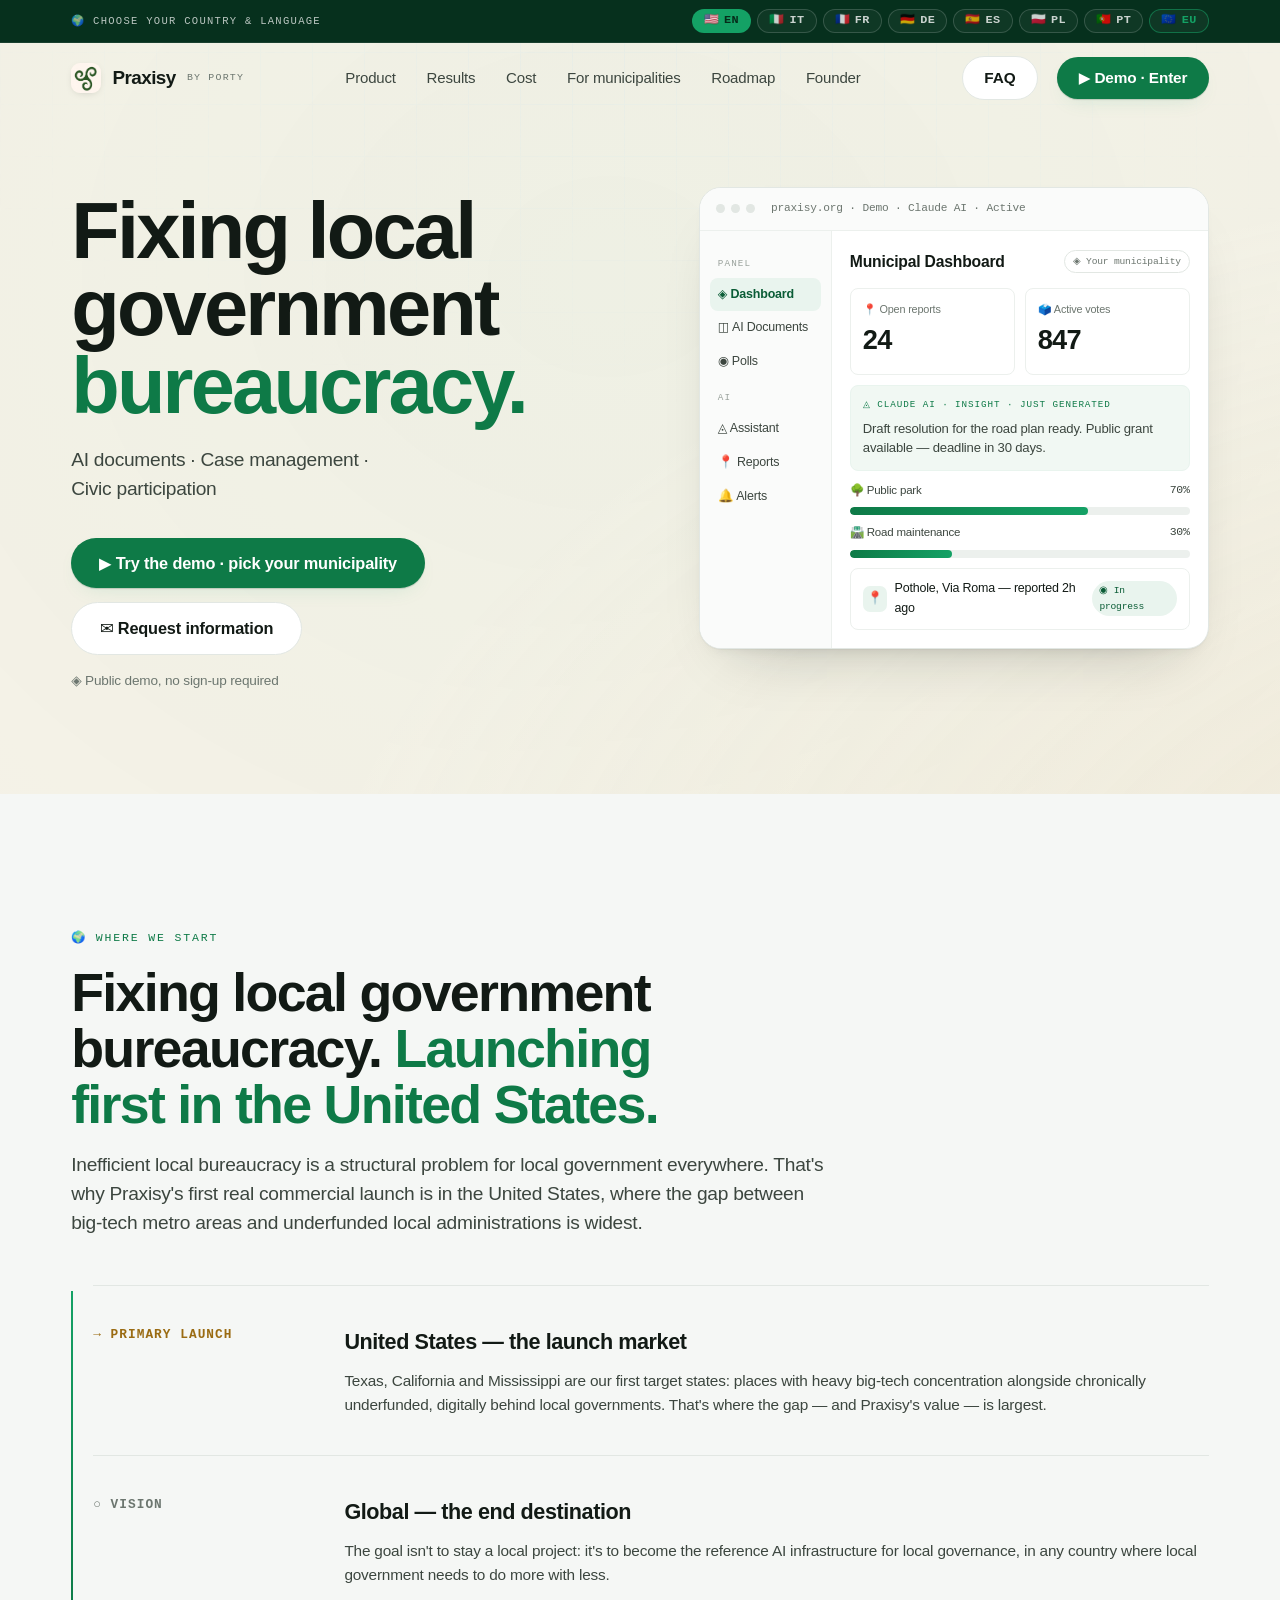
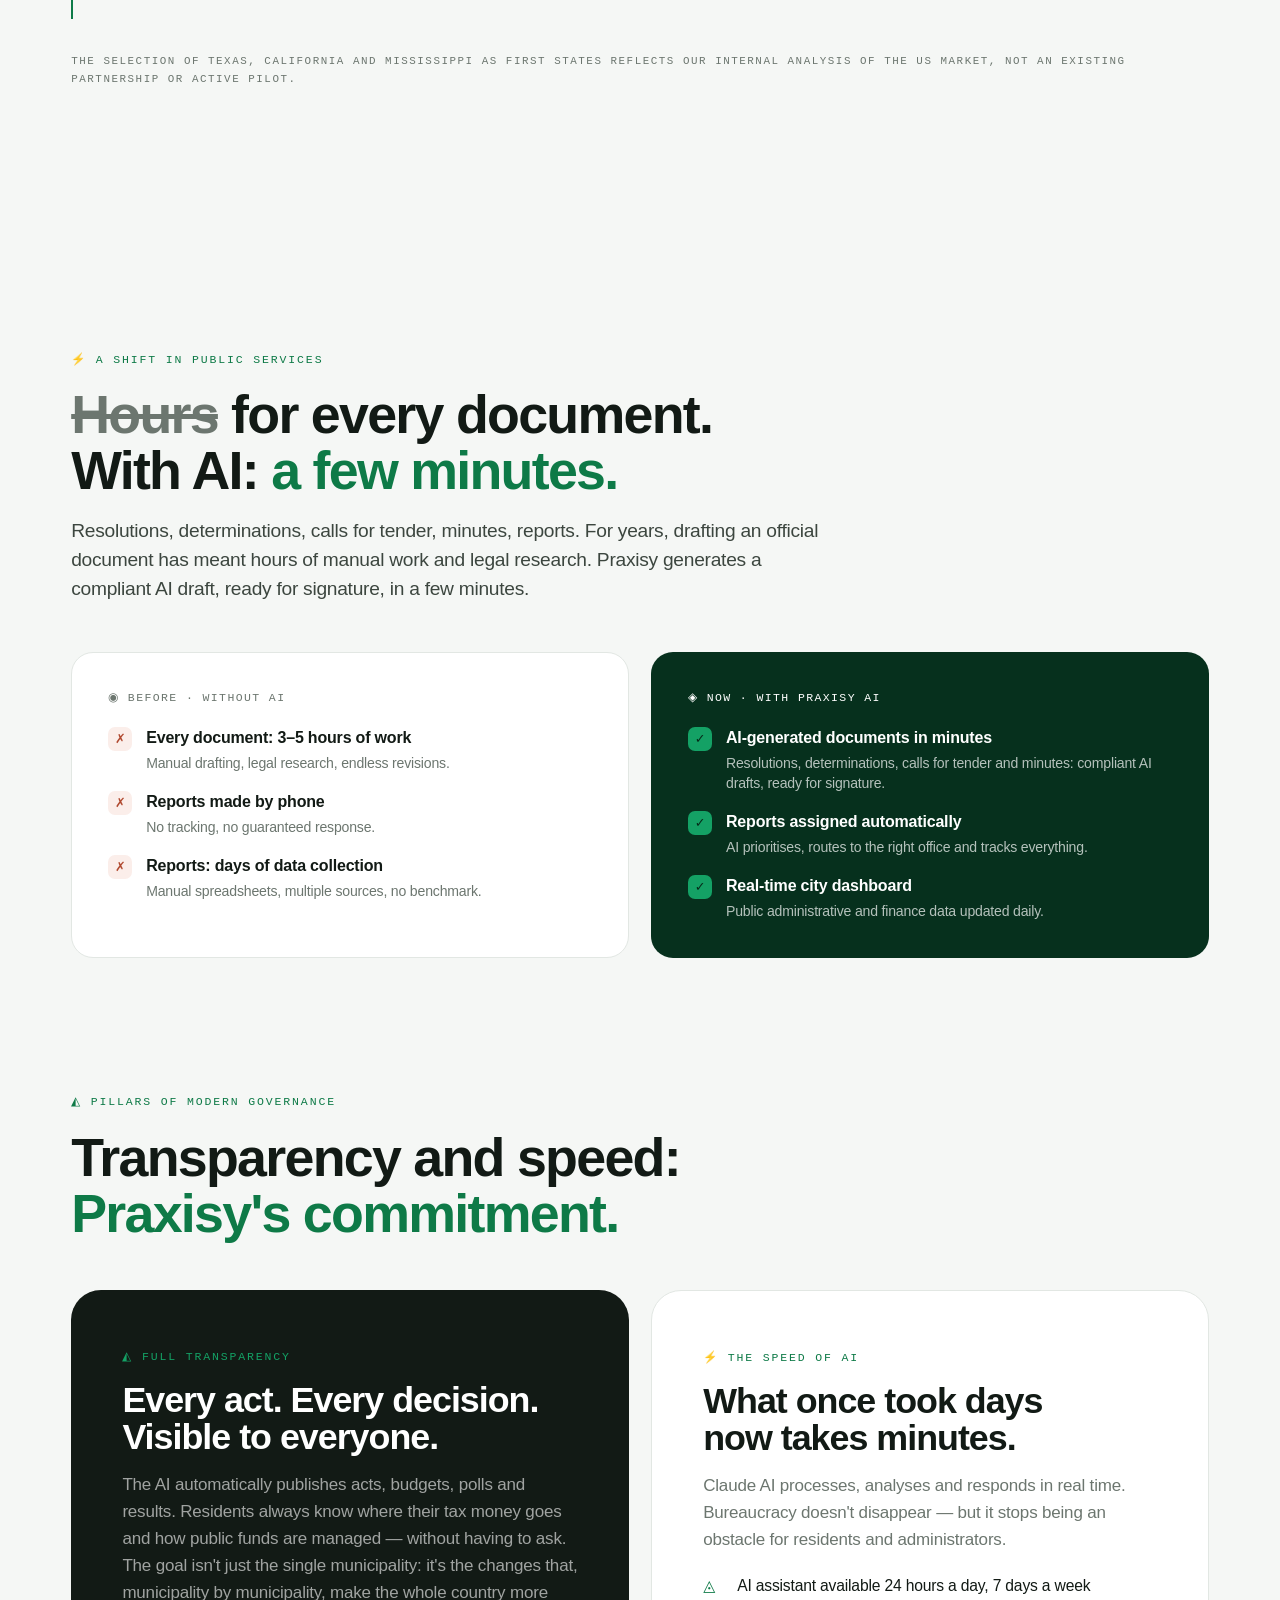
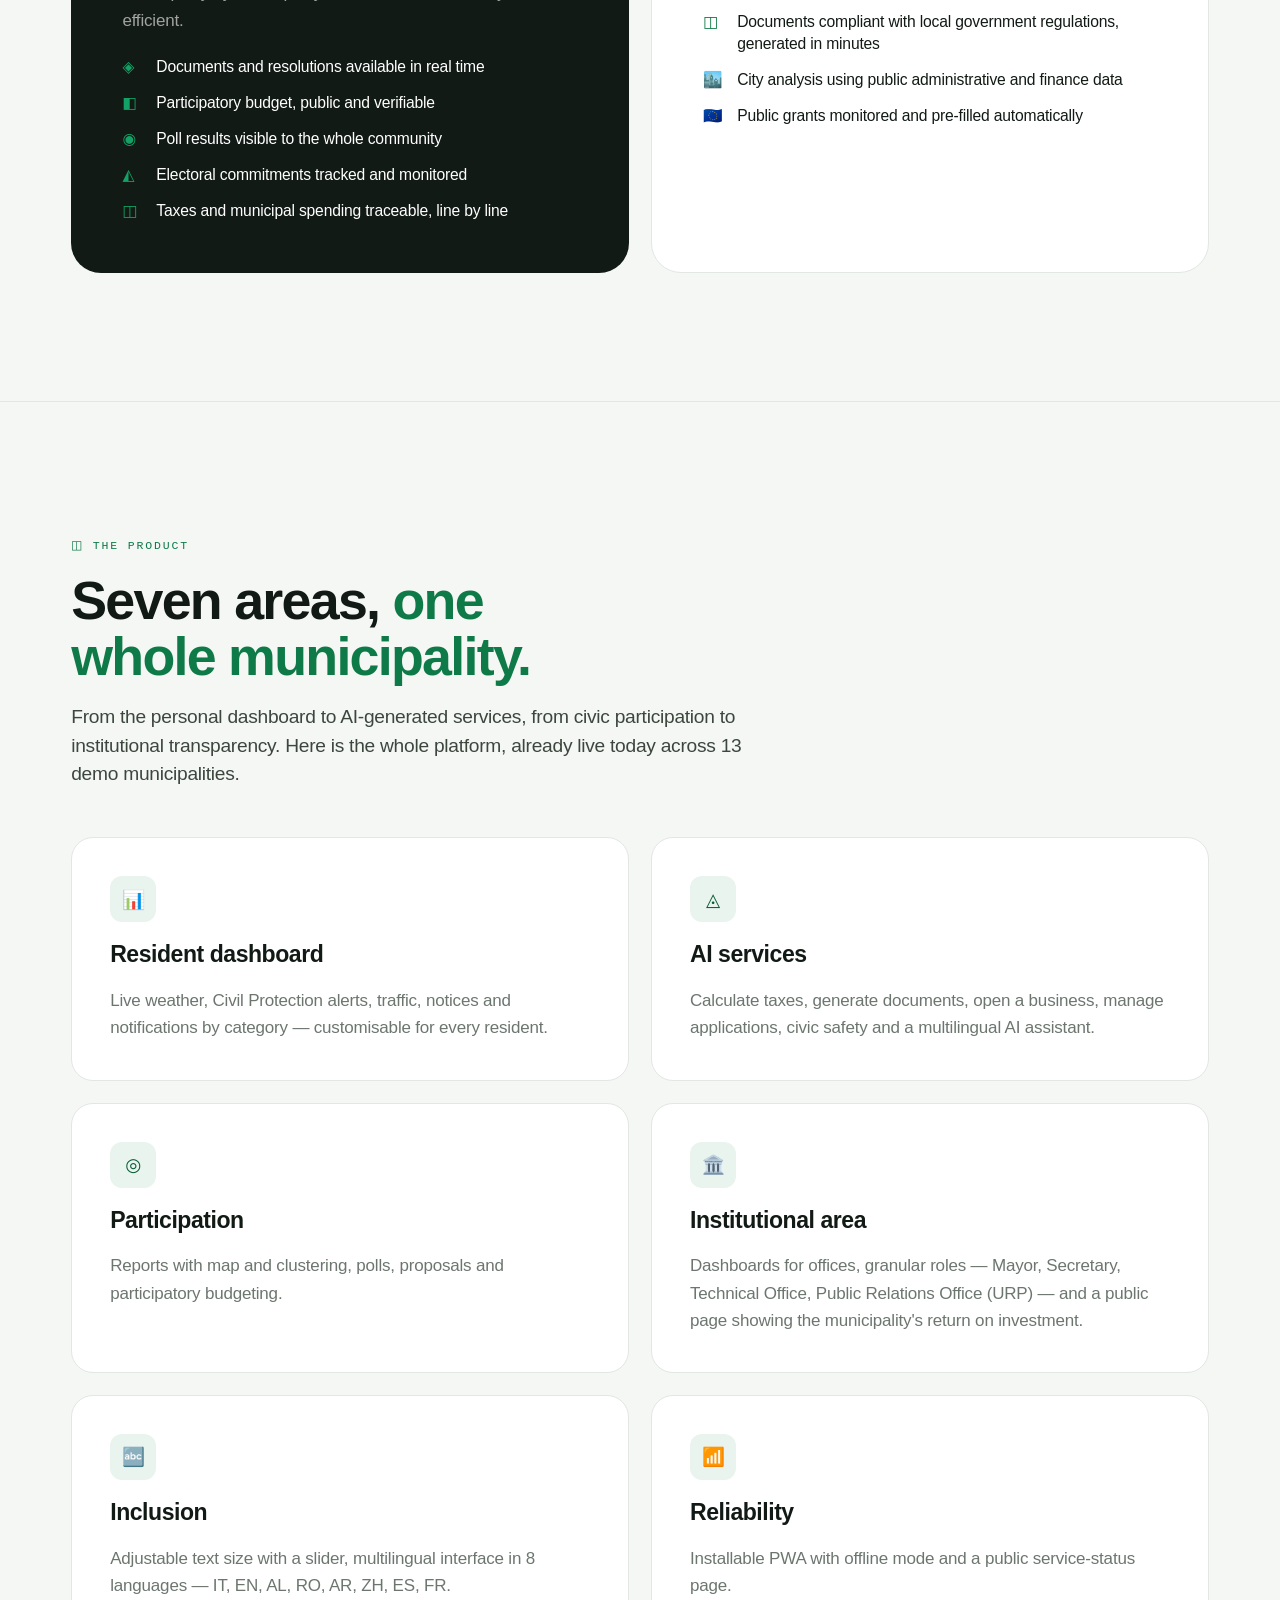
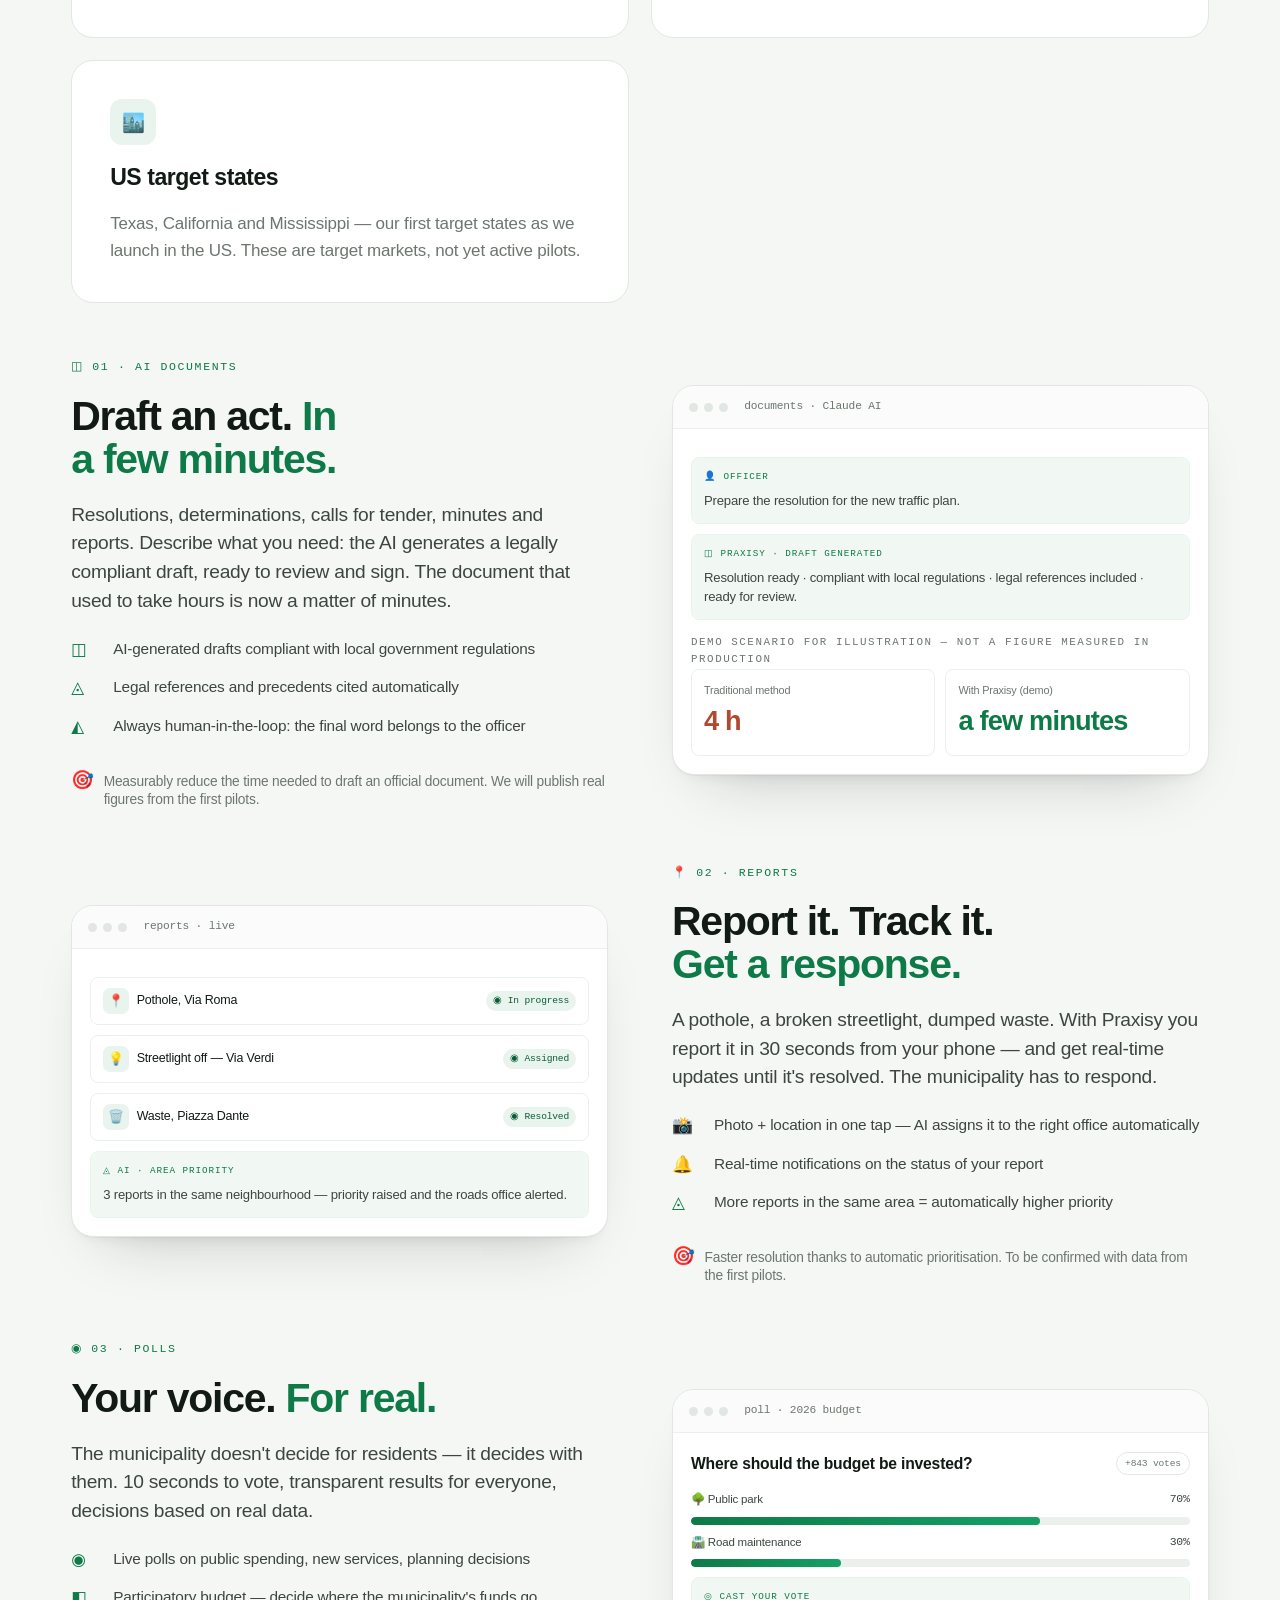
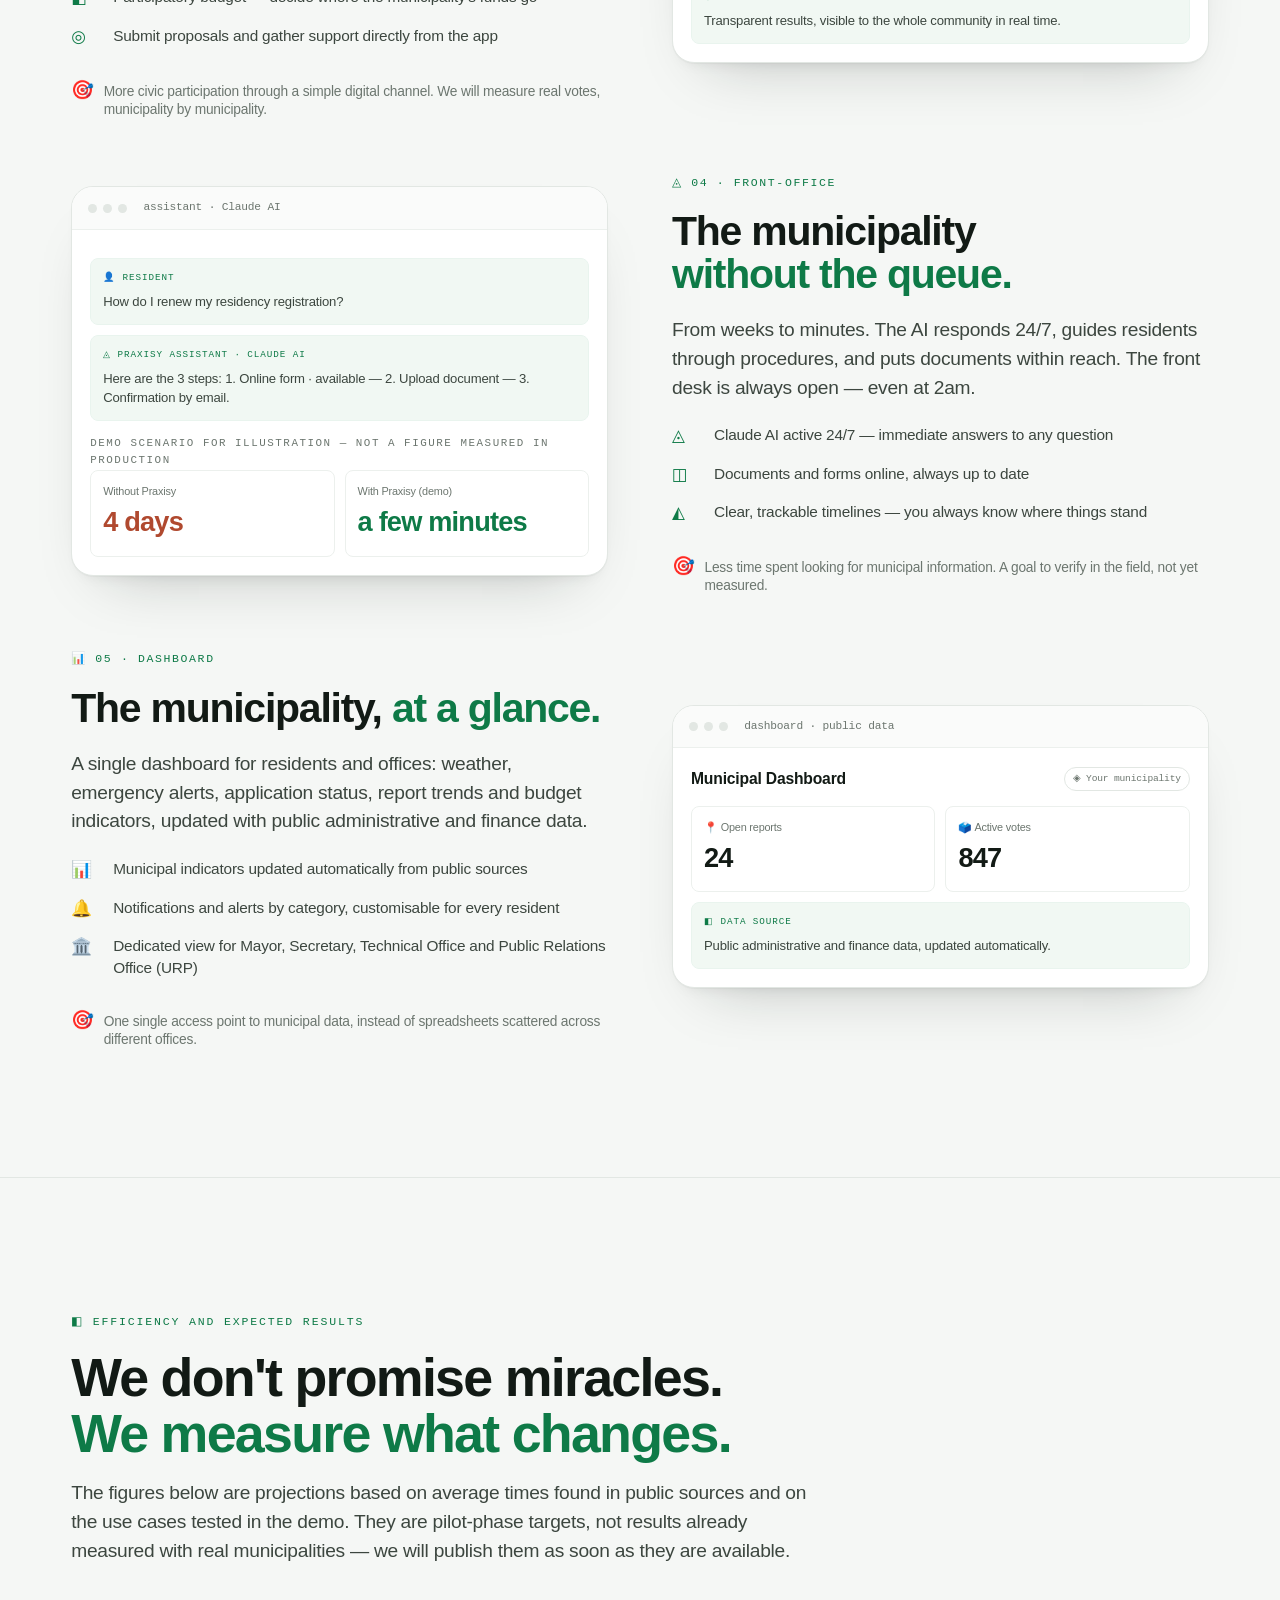
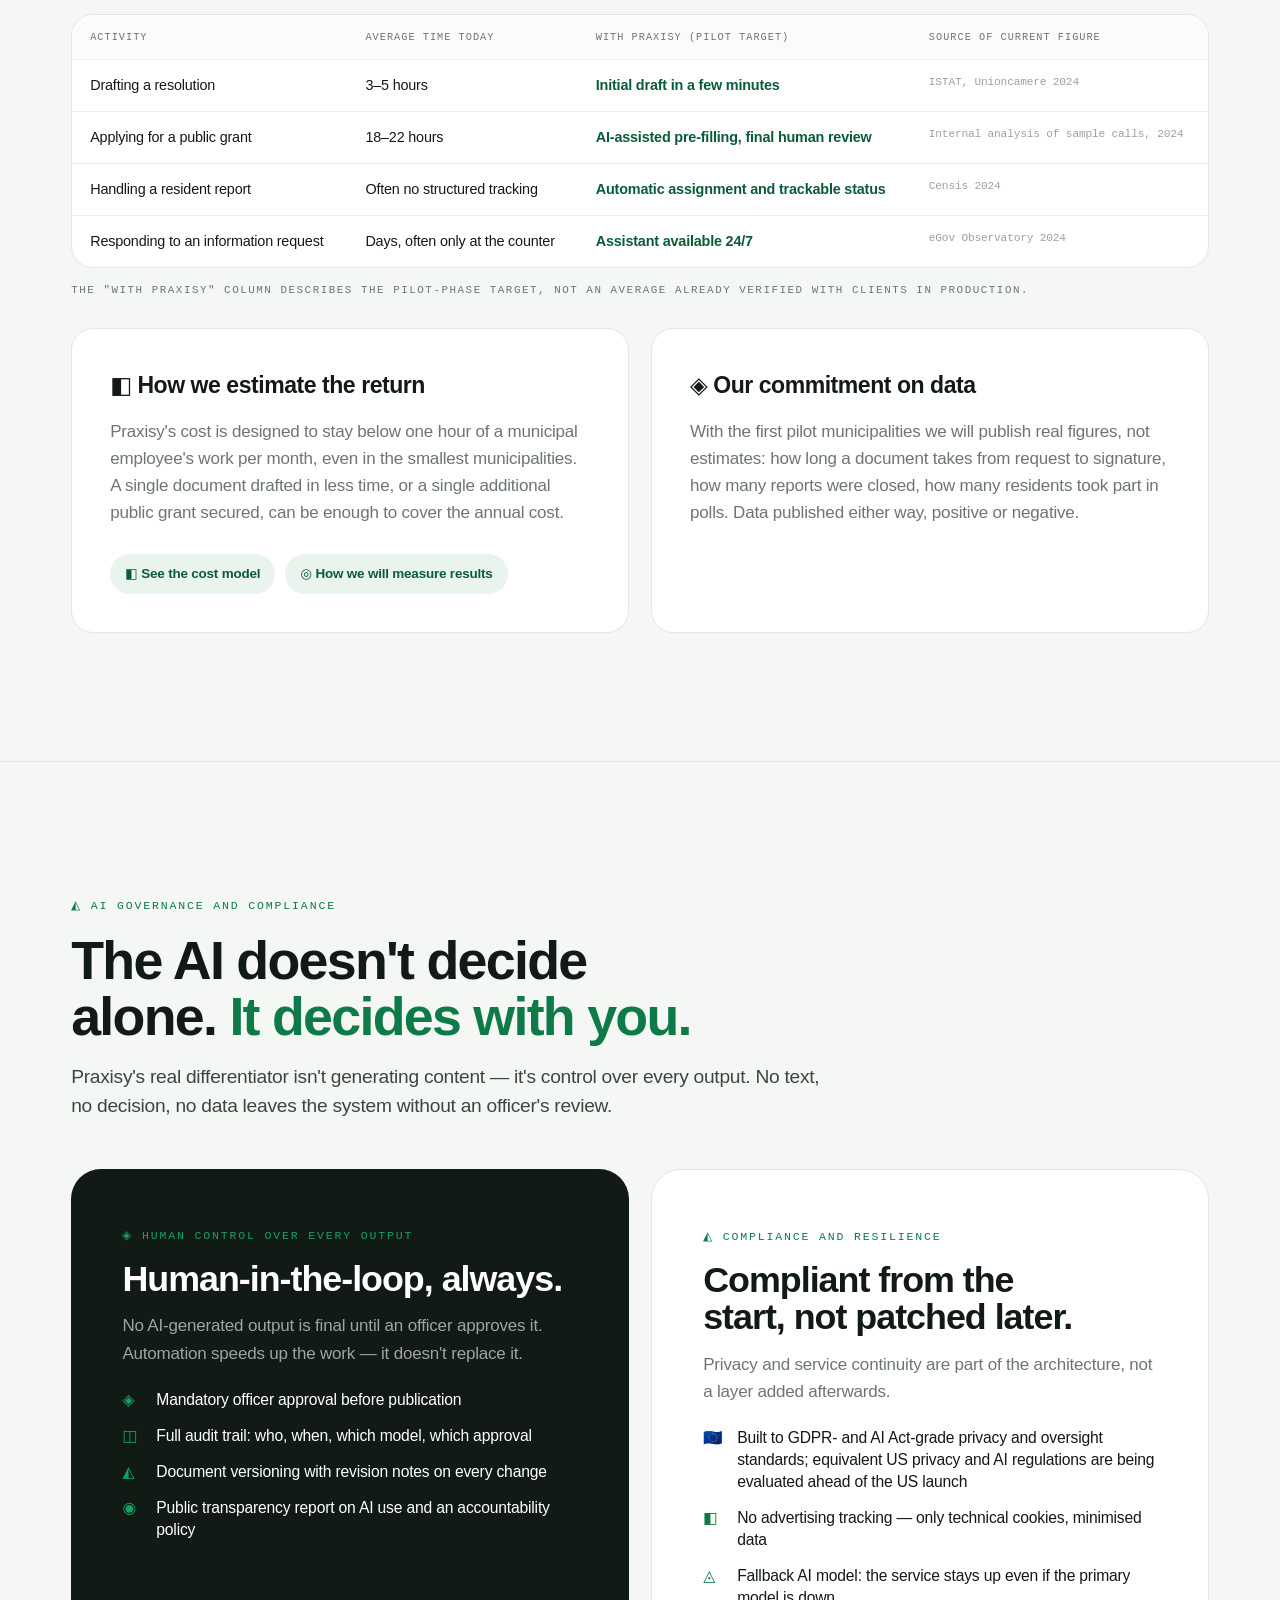
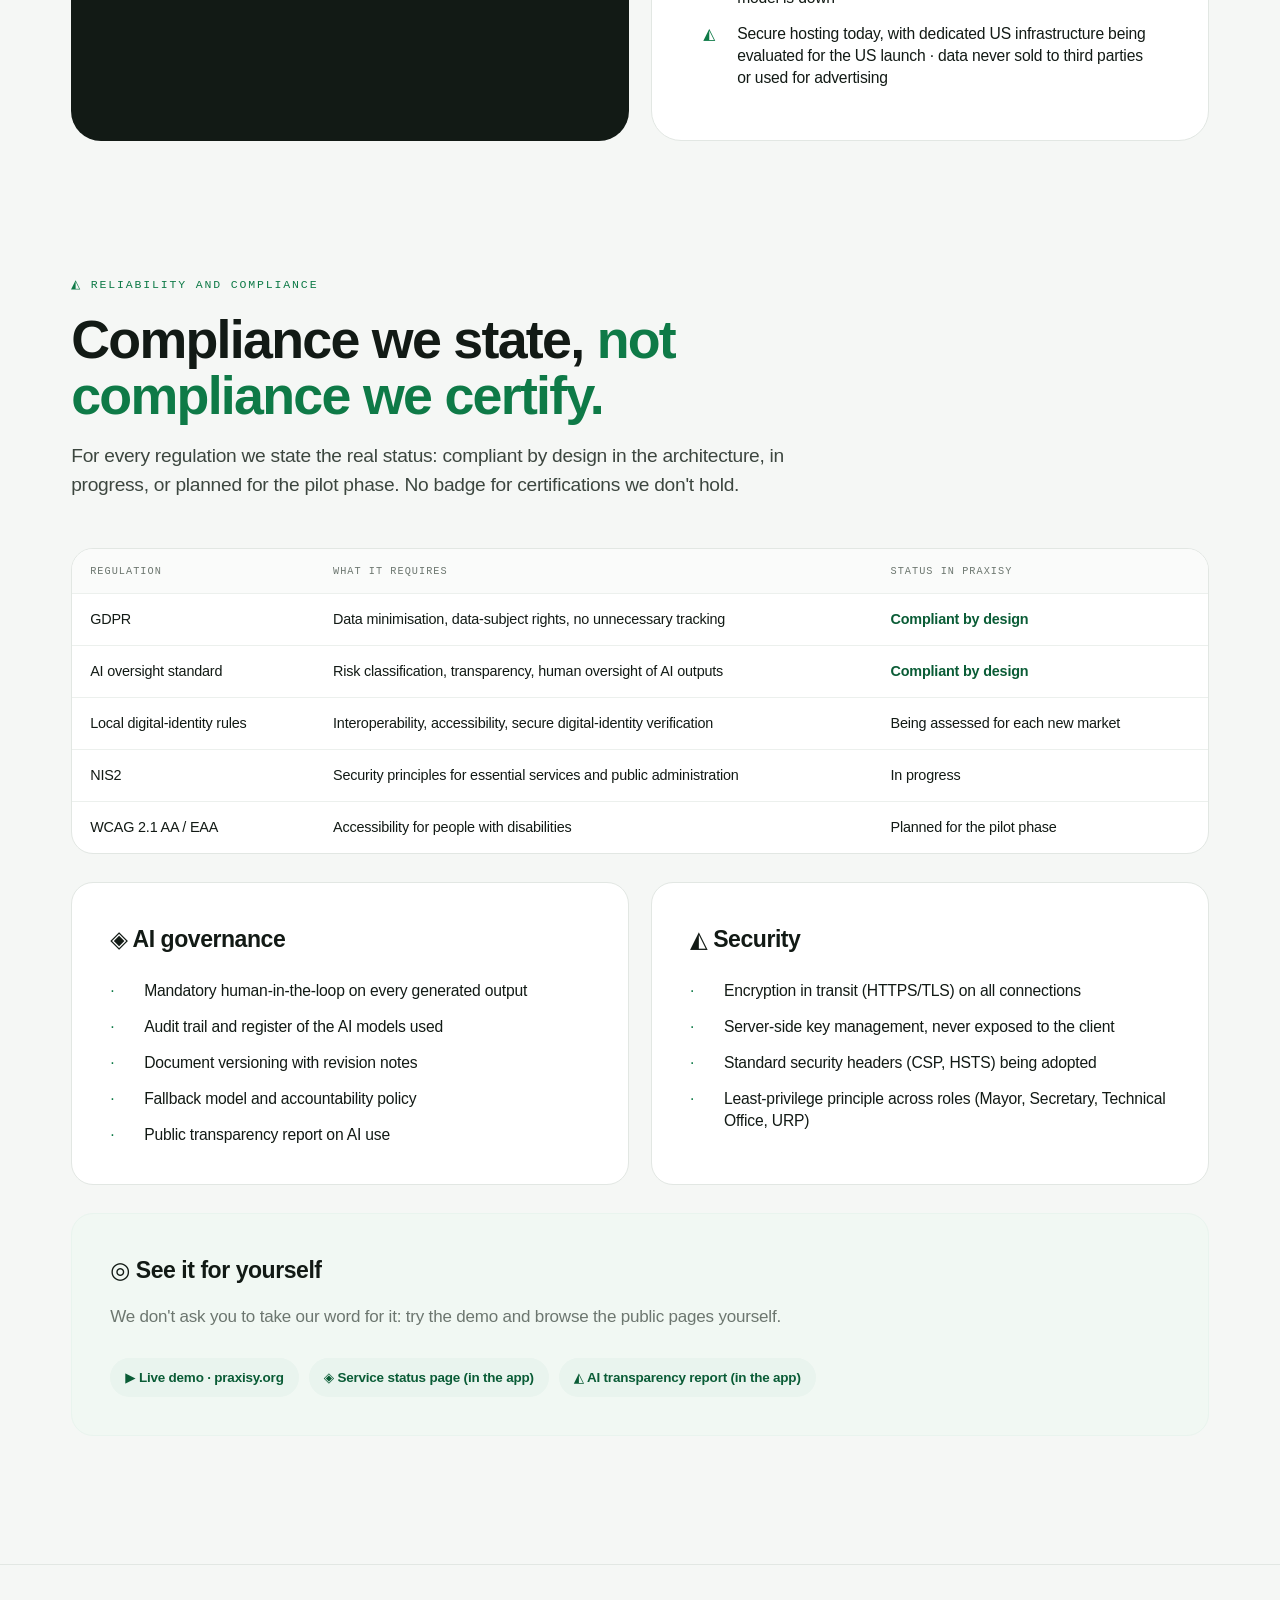
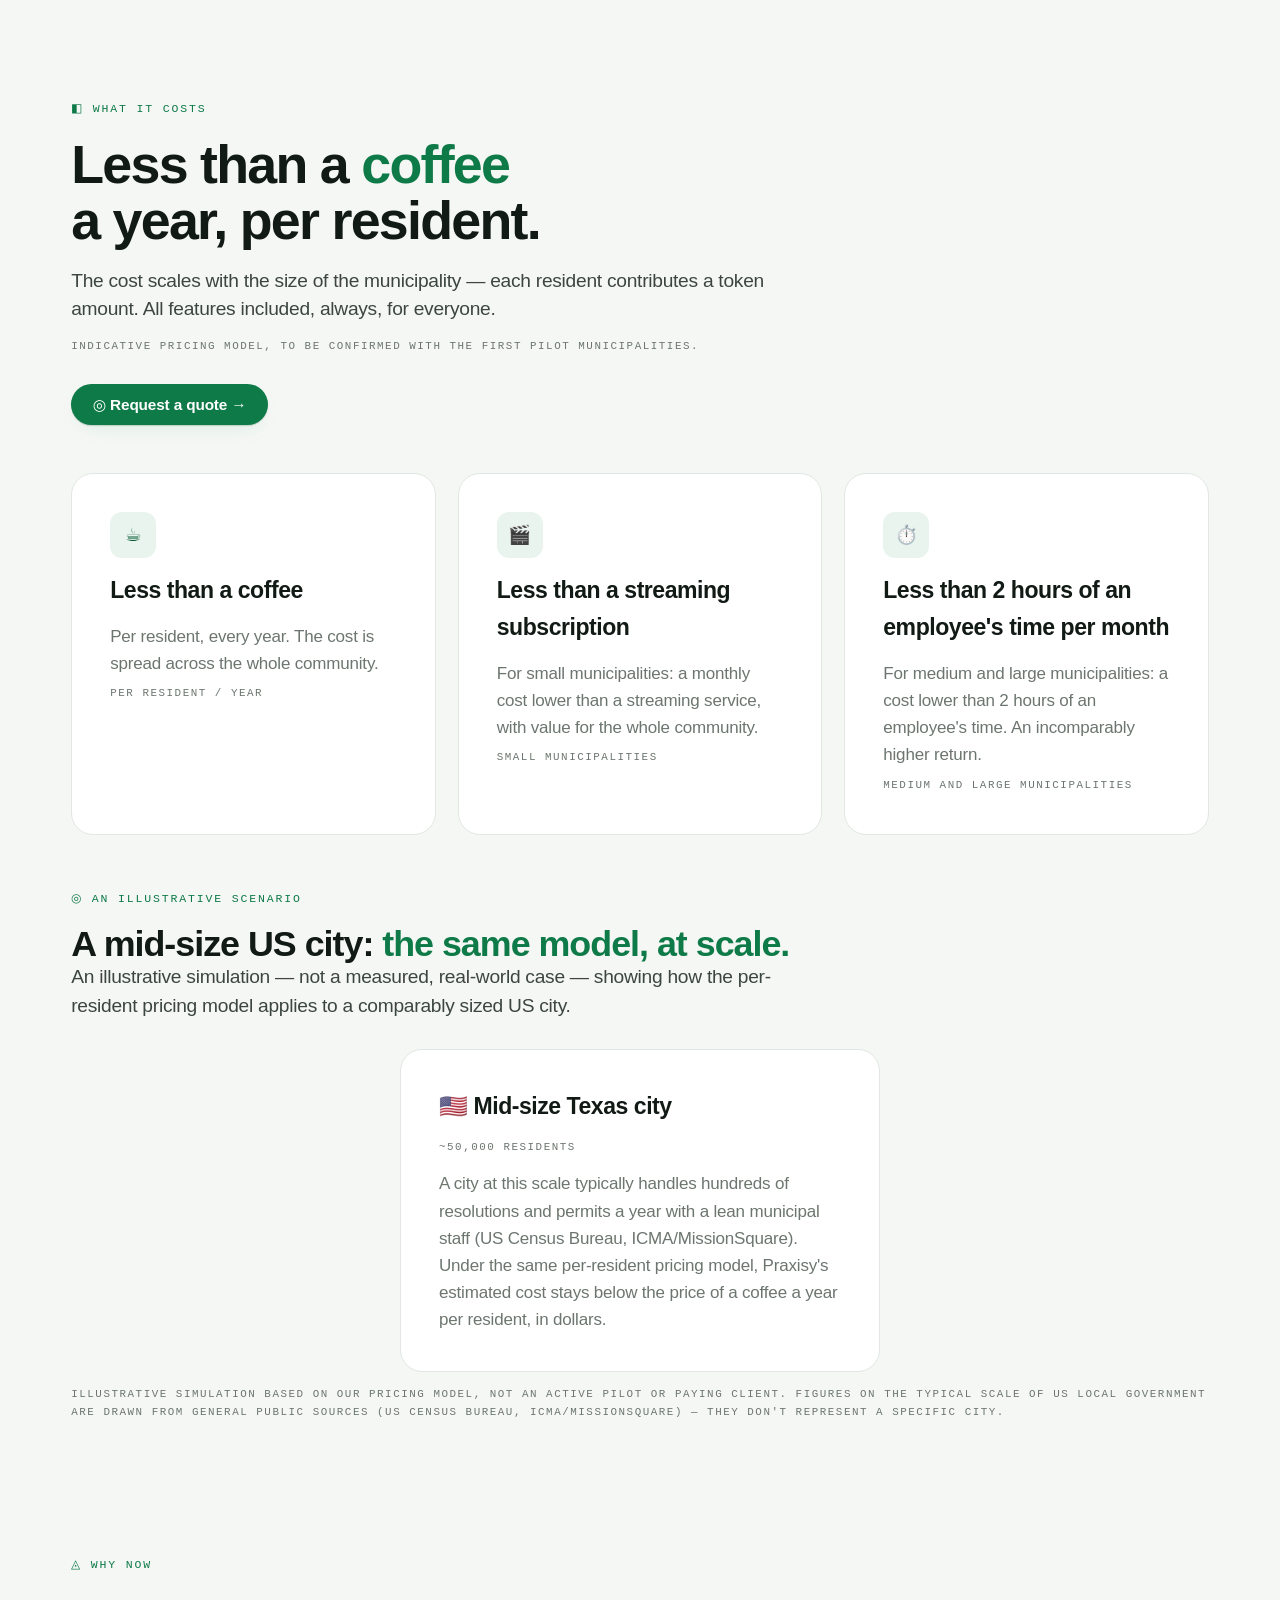
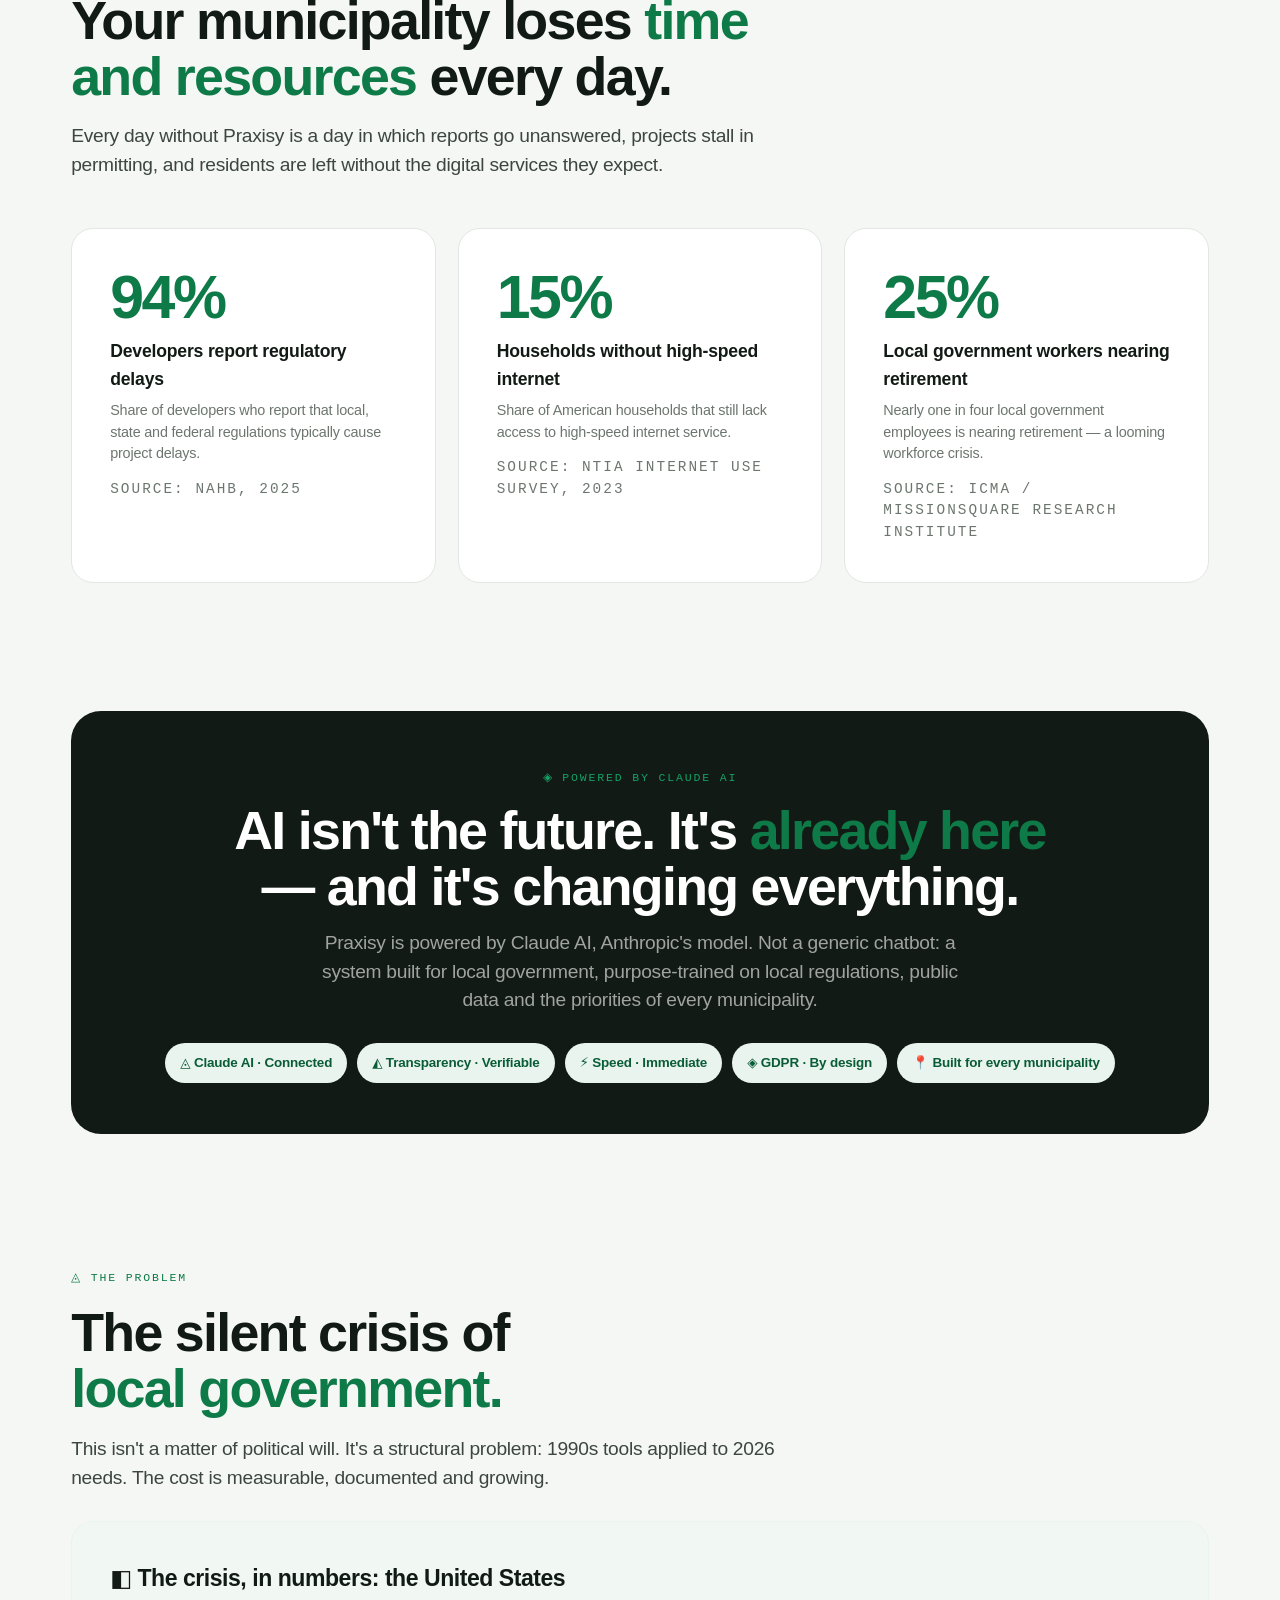
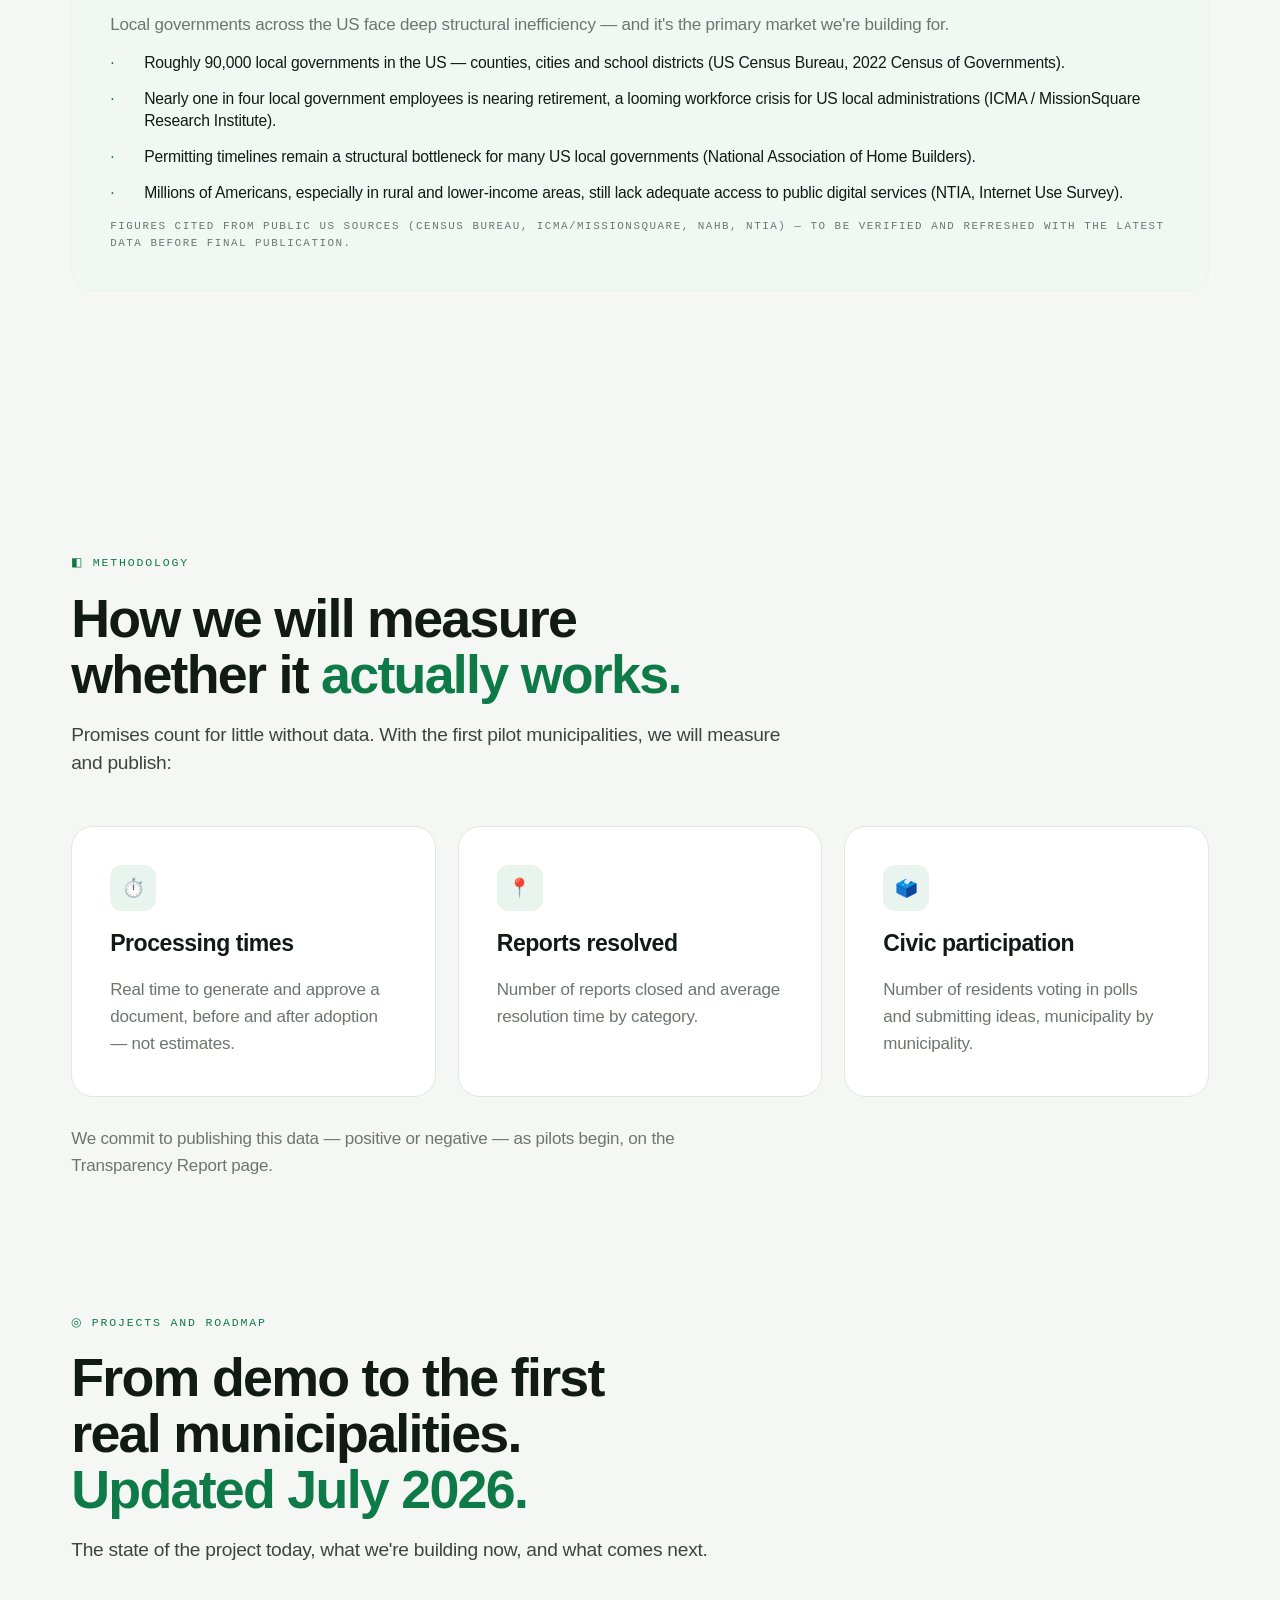
==== commit 281004a3: "Add tax-transparency messaging + Portuguese as 8th language - Extend the "Trasparenza totale" pillar" ====
--- a/index.html
+++ b/index.html
@@ -45,6 +45,7 @@
         <button class="lang-pill" data-lang="de" aria-label="Deutsch">🇩🇪 <b>DE</b></button>
         <button class="lang-pill" data-lang="es" aria-label="Español">🇪🇸 <b>ES</b></button>
         <button class="lang-pill" data-lang="pl" aria-label="Polski">🇵🇱 <b>PL</b></button>
+        <button class="lang-pill" data-lang="pt" aria-label="Português">🇵🇹 <b>PT</b></button>
         <button class="lang-pill eu" data-lang="eu" aria-label="English (EU)">🇪🇺 <b>EU</b></button>
       </div>
     </div>
@@ -226,12 +227,13 @@
       <div class="pillar dark reveal">
         <span class="eyebrow on-dark" data-i18n="pil.t.eyebrow">◭ Trasparenza totale</span>
         <h3 class="h-lg mt-s" data-i18n="pil.t.h">Ogni atto. Ogni decisione. Visibile a tutti.</h3>
-        <p class="muted mt-s" data-i18n="pil.t.p">L'AI pubblica automaticamente atti, bilanci, sondaggi e risultati. I cittadini sanno sempre dove va il loro denaro — senza dover chiedere.</p>
+        <p class="muted mt-s" data-i18n="pil.t.p">L'AI pubblica automaticamente atti, bilanci, sondaggi e risultati. I cittadini sanno sempre dove vanno le tasse che pagano e come viene gestito il denaro pubblico — senza dover chiedere. L'obiettivo non è solo il singolo comune: sono i cambiamenti che, comune dopo comune, rendono più efficiente l'intero paese.</p>
         <div class="pl-list">
           <div class="pl-li"><span class="g">◈</span> <span data-i18n="pil.t.1">Documenti e delibere consultabili in tempo reale</span></div>
           <div class="pl-li"><span class="g">◧</span> <span data-i18n="pil.t.2">Bilancio partecipativo pubblico e verificabile</span></div>
           <div class="pl-li"><span class="g">◉</span> <span data-i18n="pil.t.3">Risultati sondaggi visibili a tutta la comunità</span></div>
           <div class="pl-li"><span class="g">◭</span> <span data-i18n="pil.t.4">Promesse elettorali tracciate e monitorate</span></div>
+          <div class="pl-li"><span class="g">◫</span> <span data-i18n="pil.t.5">Tasse e spesa comunale tracciabili, voce per voce</span></div>
         </div>
       </div>
       <div class="pillar light reveal" style="--d:120ms">
@@ -639,19 +641,19 @@
     </div>
     <div class="bigstats mt-l">
       <div class="bigstat reveal">
-        <div class="n" data-count="60" data-count-en="94" data-count-fr="85" data-count-de="11" data-count-es="75" data-count-eu="75" data-count-pl="42" data-suffix="%">60%</div>
+        <div class="n" data-count="60" data-count-en="94" data-count-fr="85" data-count-de="11" data-count-es="75" data-count-eu="75" data-count-pl="42" data-count-pt="67" data-suffix="%">60%</div>
         <h4 data-i18n="why.1h">Bandi PNRR scadono inutilizzati</h4>
         <p data-i18n="why.1p">I comuni non hanno personale dedicato alla ricerca fondi.</p>
         <p class="kicker mt-s" data-i18n="why.1src">Fonte: OpenCoesione, MEF 2024</p>
       </div>
       <div class="bigstat reveal" style="--d:100ms">
-        <div class="n" data-count="67" data-count-en="15" data-count-fr="15" data-count-de="59" data-count-es="84" data-count-eu="59" data-count-pl="51" data-suffix="%">67%</div>
+        <div class="n" data-count="67" data-count-en="15" data-count-fr="15" data-count-de="59" data-count-es="84" data-count-eu="59" data-count-pl="51" data-count-pt="27" data-suffix="%">67%</div>
         <h4 data-i18n="why.2h">Non sa come segnalare un problema</h4>
         <p data-i18n="why.2p">Percentuale di cittadini che non sa a chi rivolgersi per una segnalazione al proprio comune.</p>
         <p class="kicker mt-s" data-i18n="why.2src">Fonte: Censis 2024</p>
       </div>
       <div class="bigstat reveal" style="--d:200ms">
-        <div class="n" data-count="32" data-count-en="25" data-count-fr="39" data-count-de="25" data-count-es="26" data-count-pl="13" data-suffix="%">32%</div>
+        <div class="n" data-count="32" data-count-en="25" data-count-fr="39" data-count-de="25" data-count-es="26" data-count-pl="13" data-count-pt="77" data-suffix="%">32%</div>
         <h4 data-i18n="why.3h">Personale PA in uscita entro il 2028</h4>
         <p data-i18n="why.3p">Età media 50,7 anni: il know-how rischia di andare perso senza strumenti che semplifichino il lavoro.</p>
         <p class="kicker mt-s" data-i18n="why.3src">Fonte: Ragioneria Generale dello Stato, 2024</p>
@@ -800,6 +802,18 @@
         <div class="pl-li"><span class="g">·</span> <span data-i18n="prob.pl.4">51% osób w wieku 16–74 lata nie ma podstawowych umiejętności cyfrowych, a ponad jedna czwarta gospodarstw domowych wciąż nie ma stacjonarnego internetu szerokopasmowego (GUS, Społeczeństwo informacyjne w Polsce 2024).</span></div>
       </div>
       <p class="kicker mt-s" data-i18n="prob.pl.disclaimer">Dane cytowane z publicznych polskich źródeł (GUS, Ministerstwo Finansów, GazetaPrawna.pl) — do zweryfikowania i zaktualizowania przed ostateczną publikacją.</p>
+    </div>
+
+    <div class="card reveal mt-m" style="background:var(--green-tint-2);border-color:var(--green-tint)" data-lang-only="pt">
+      <h4 class="h-md" data-i18n="prob.pt.h">◧ A mesma crise, a mesma urgência: Portugal</h4>
+      <p class="muted mt-s" data-i18n="prob.pt.lead">O problema não termina nas fronteiras italianas. As autarquias portuguesas enfrentam a mesma ineficiência estrutural.</p>
+      <div class="pl-list mt-s">
+        <div class="pl-li"><span class="g">·</span> <span data-i18n="prob.pt.1">308 municípios em Portugal, a maioria pequenos e médios (INE).</span></div>
+        <div class="pl-li"><span class="g">·</span> <span data-i18n="prob.pt.2">A dívida total dos municípios subiu 2,3% em 2024, atingindo 3,624 mil milhões de euros — a primeira subida desde 2014 (Conselho de Finanças Públicas).</span></div>
+        <div class="pl-li"><span class="g">·</span> <span data-i18n="prob.pt.3">A idade média dos trabalhadores da administração pública ultrapassa os 48 anos, com 66,5% dos lugares ocupados por pessoas com 45 ou mais anos (DGAEP, Boletim Estatístico do Emprego Público).</span></div>
+        <div class="pl-li"><span class="g">·</span> <span data-i18n="prob.pt.4">14,2% da população portuguesa não utiliza a Internet e 27,1% tem literacia digital abaixo do nível básico (ANACOM / Comissão Europeia, 2023).</span></div>
+      </div>
+      <p class="kicker mt-s" data-i18n="prob.pt.disclaimer">Dados citados de fontes públicas portuguesas (INE, DGAEP, Conselho de Finanças Públicas, ANACOM) — a verificar e atualizar antes da publicação final.</p>
     </div>
   </div>
 </section>
@@ -1123,6 +1137,7 @@
 <script src="i18n-es.js"></script>
 <script src="i18n-eu.js"></script>
 <script src="i18n-pl.js"></script>
+<script src="i18n-pt.js"></script>
 <script src="i18n.js"></script>
 <script src="praxisy.js" defer></script>
 </body>
--- a/praxisy.css
+++ b/praxisy.css
@@ -139,6 +139,7 @@
 body[data-lang="de"] [data-lang-only="de"],
 body[data-lang="es"] [data-lang-only="es"],
 body[data-lang="pl"] [data-lang-only="pl"],
+body[data-lang="pt"] [data-lang-only="pt"],
 body[data-lang="eu"] [data-lang-only="eu"] { display: block; }
 
 /* Grid items default to a content-based automatic minimum size, which can force
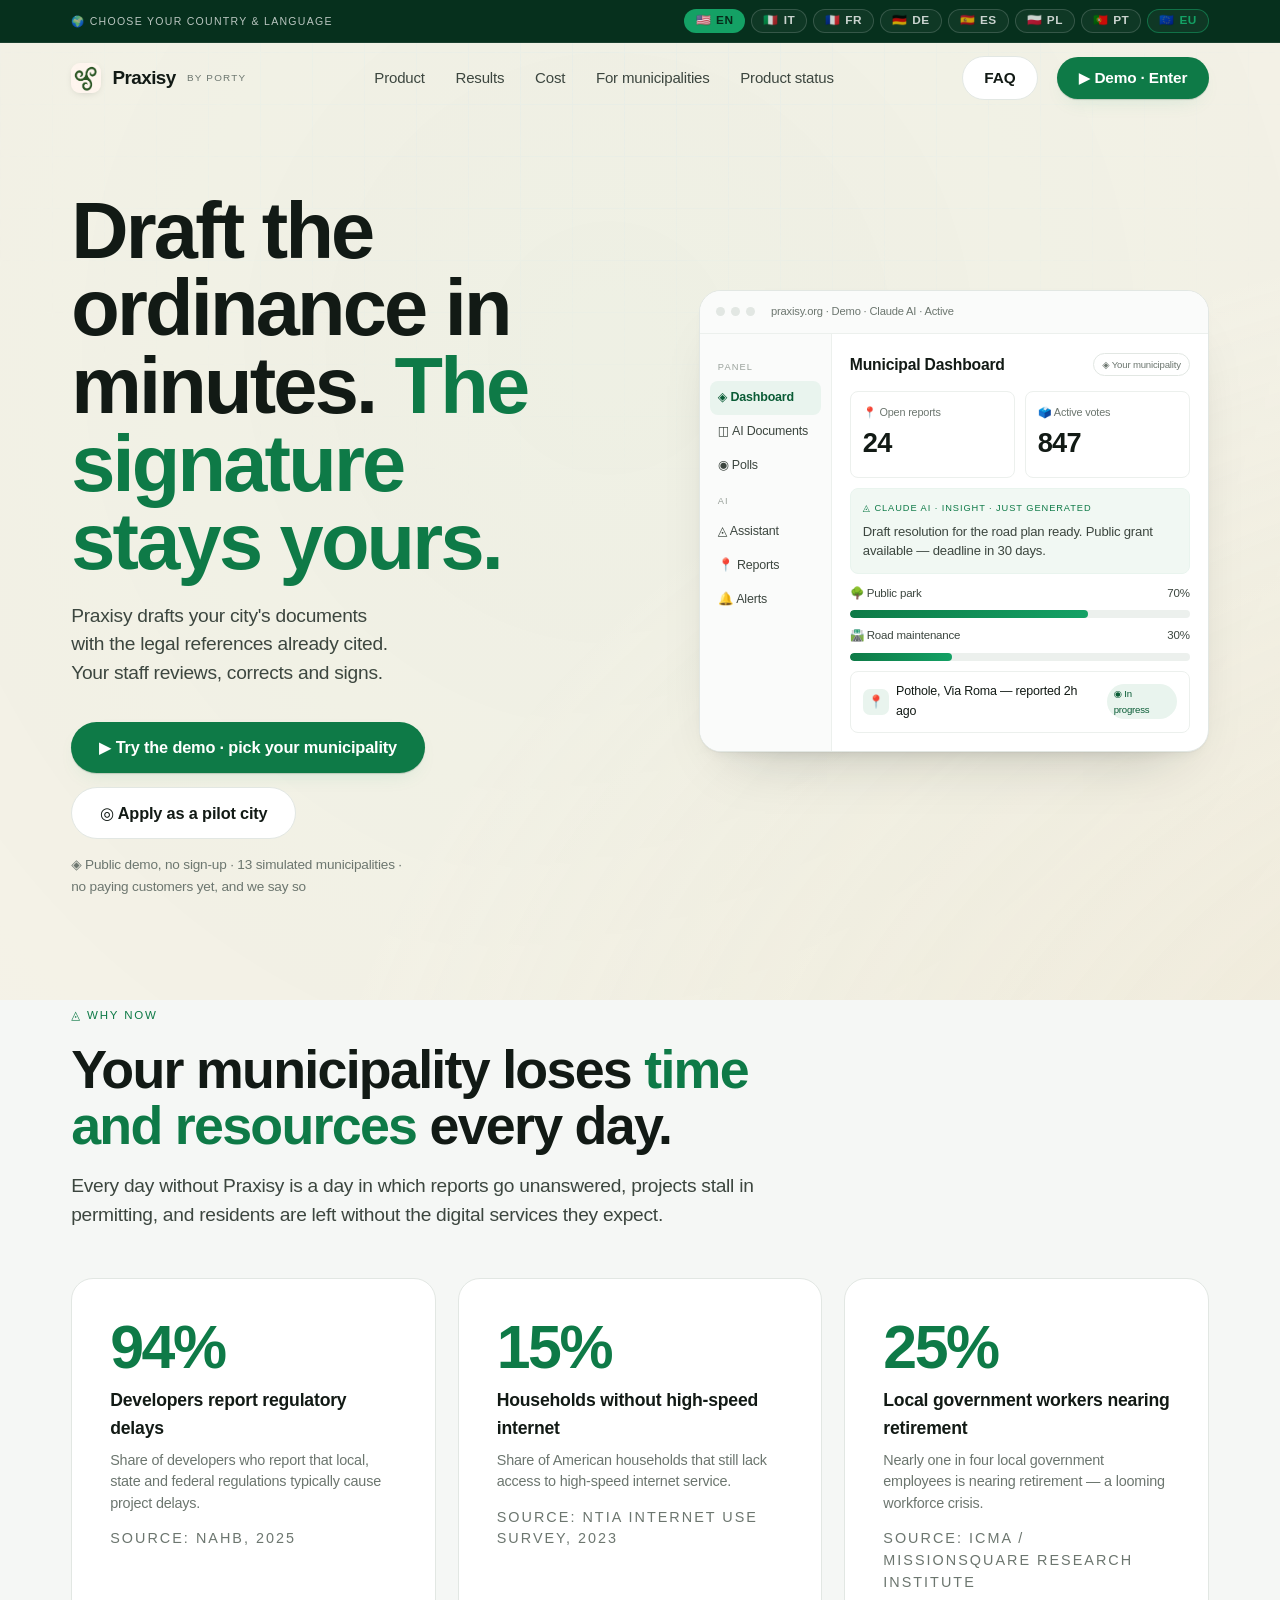
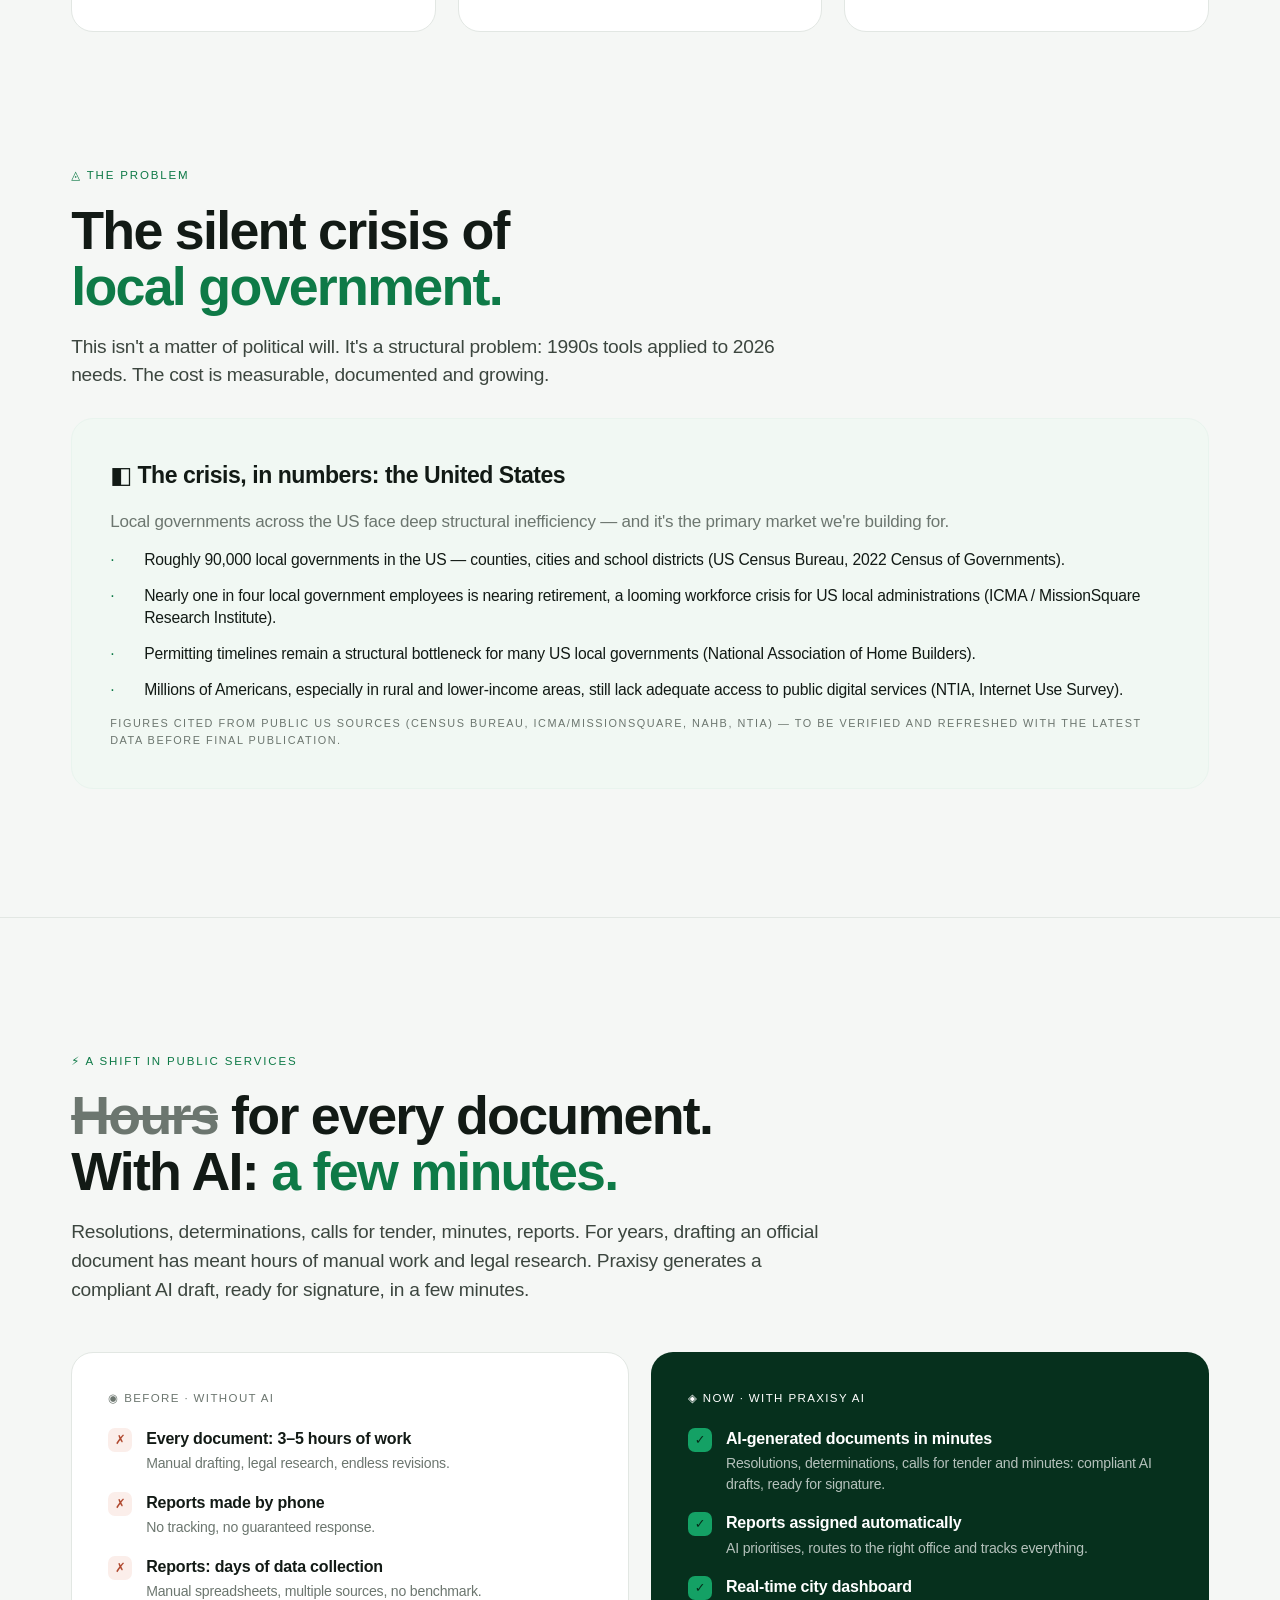
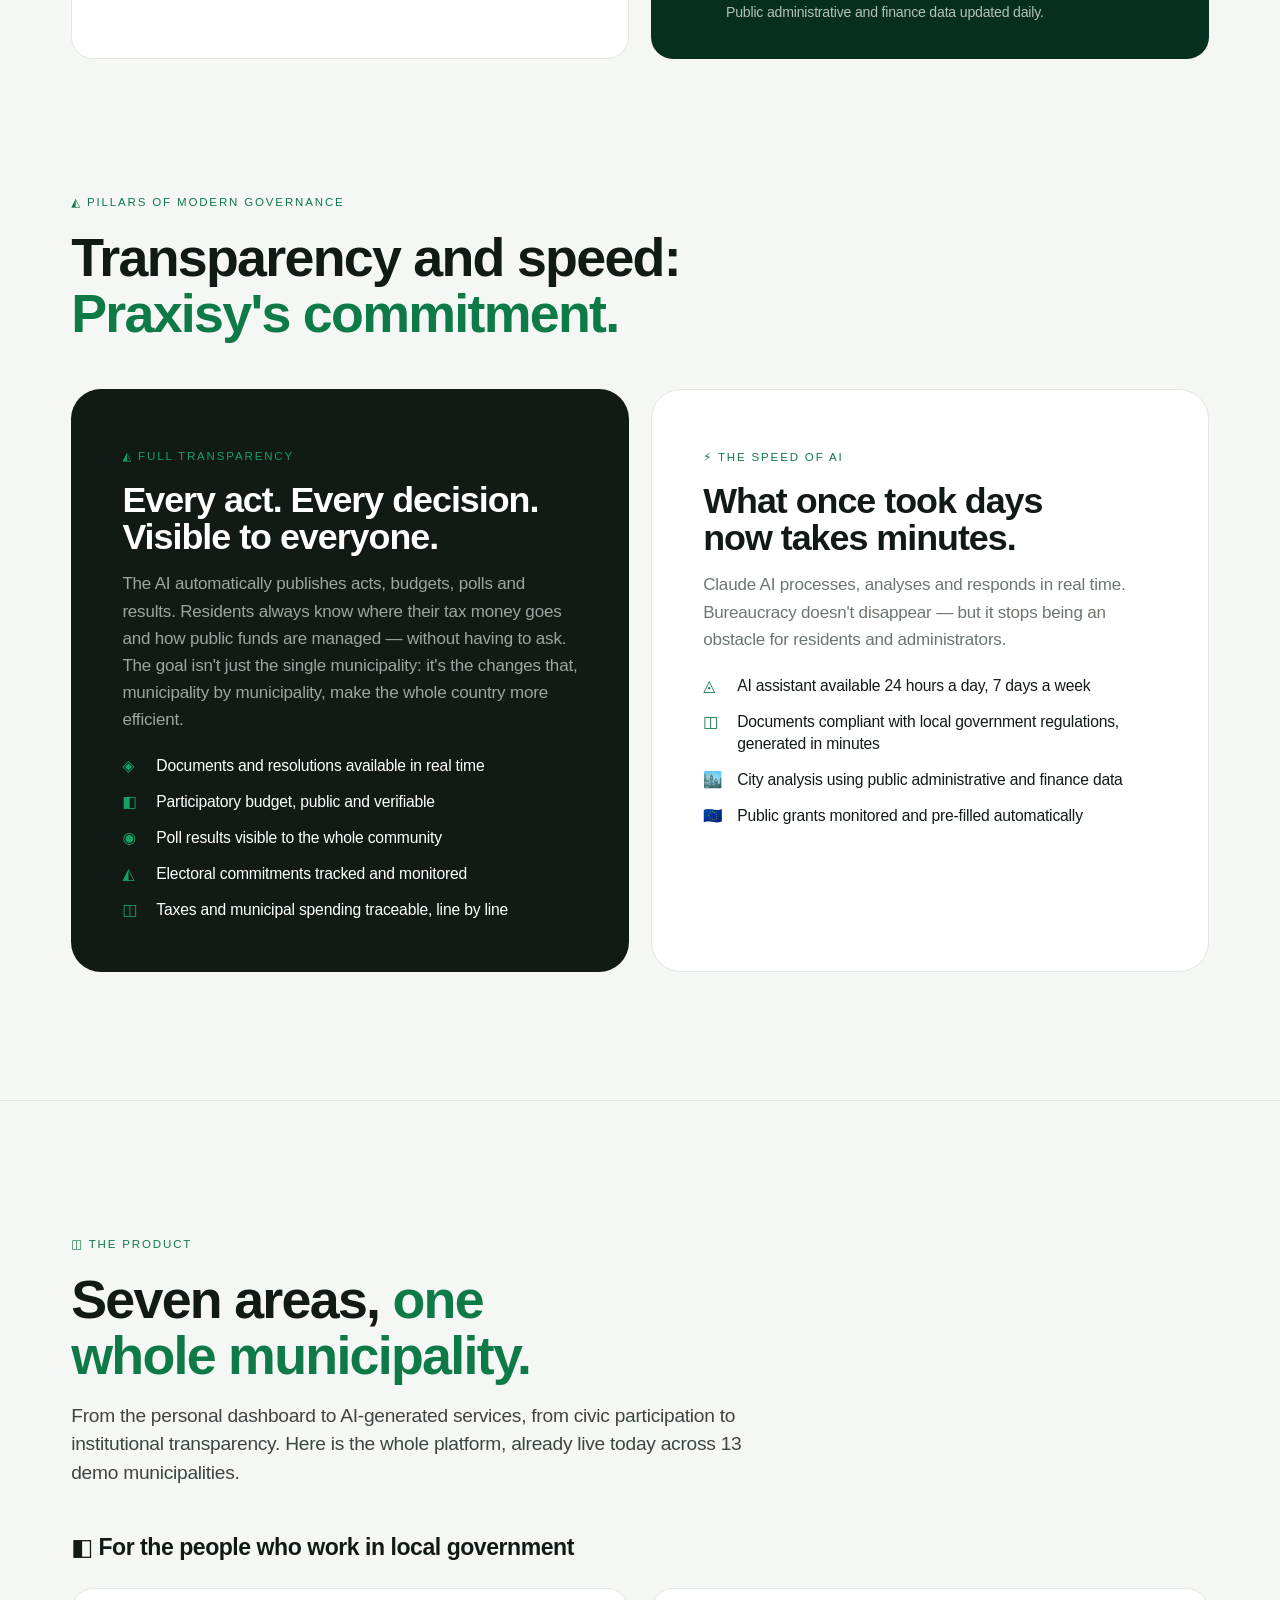
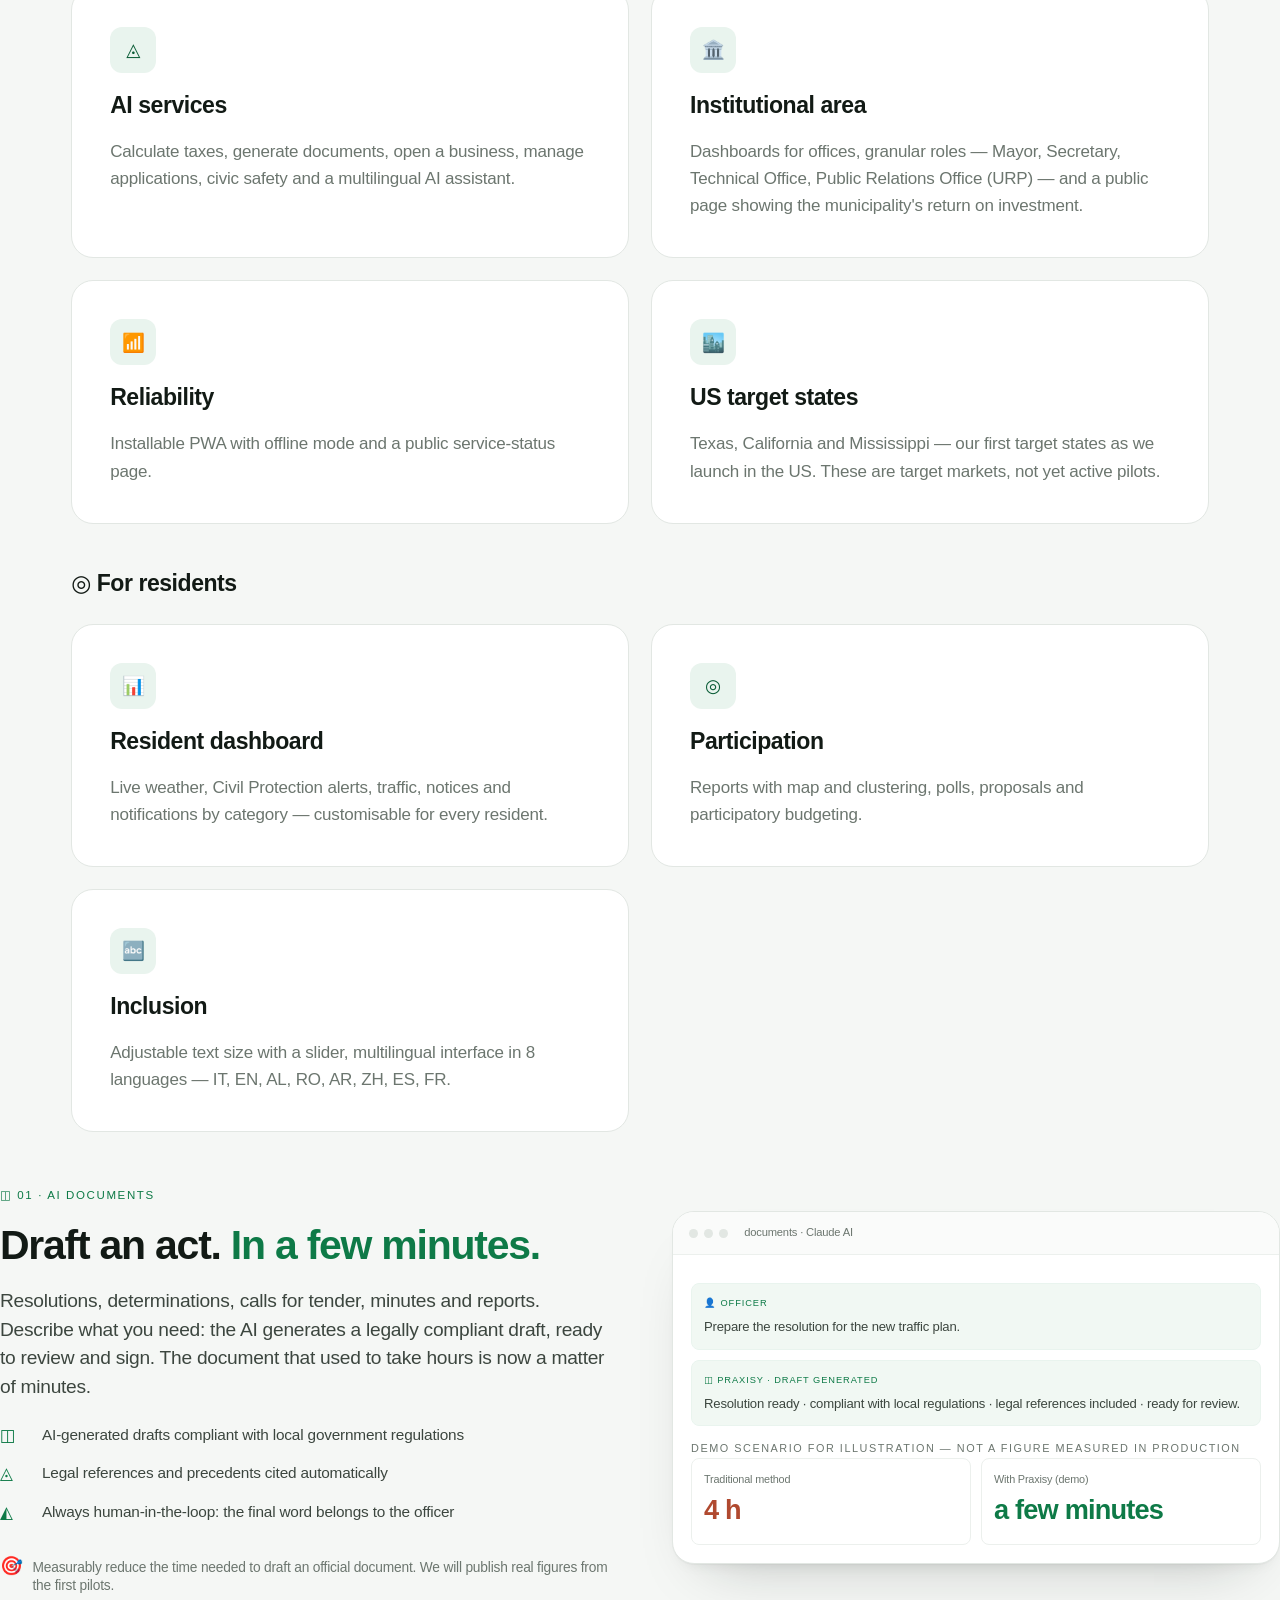
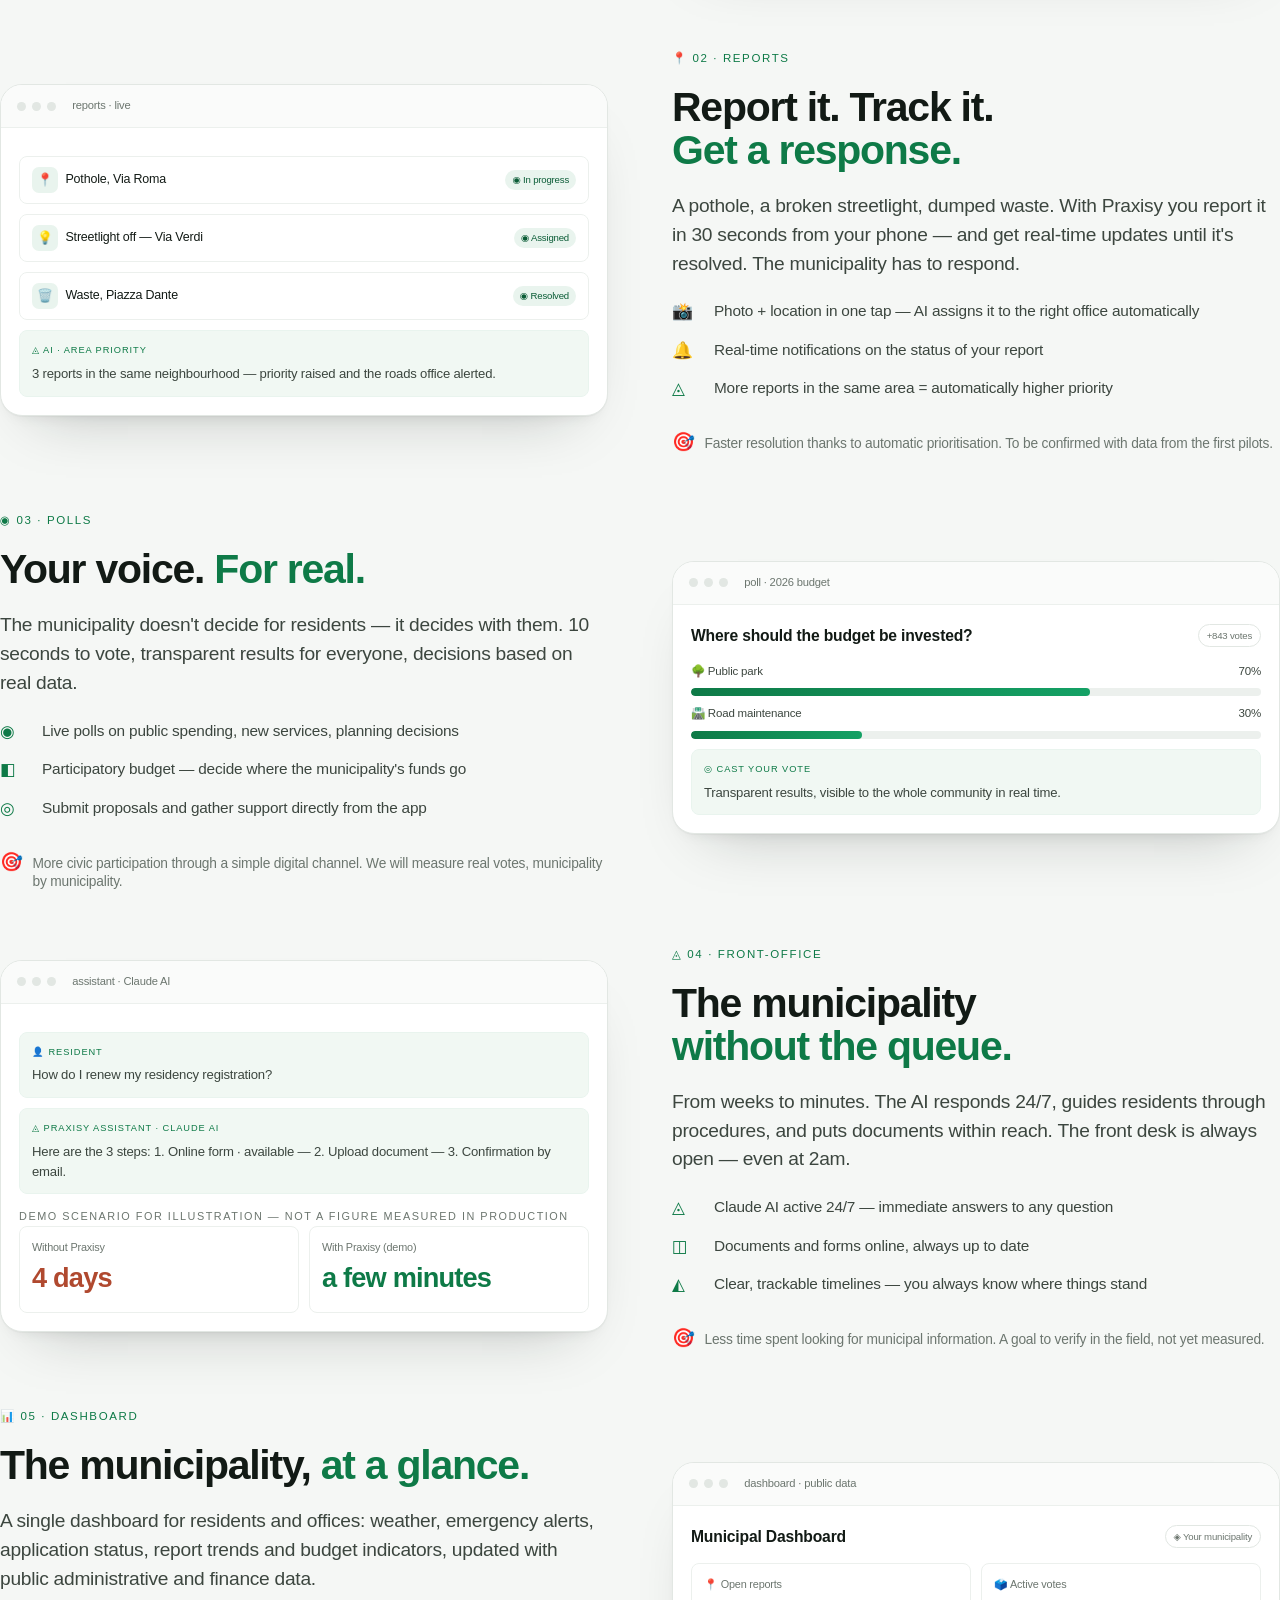
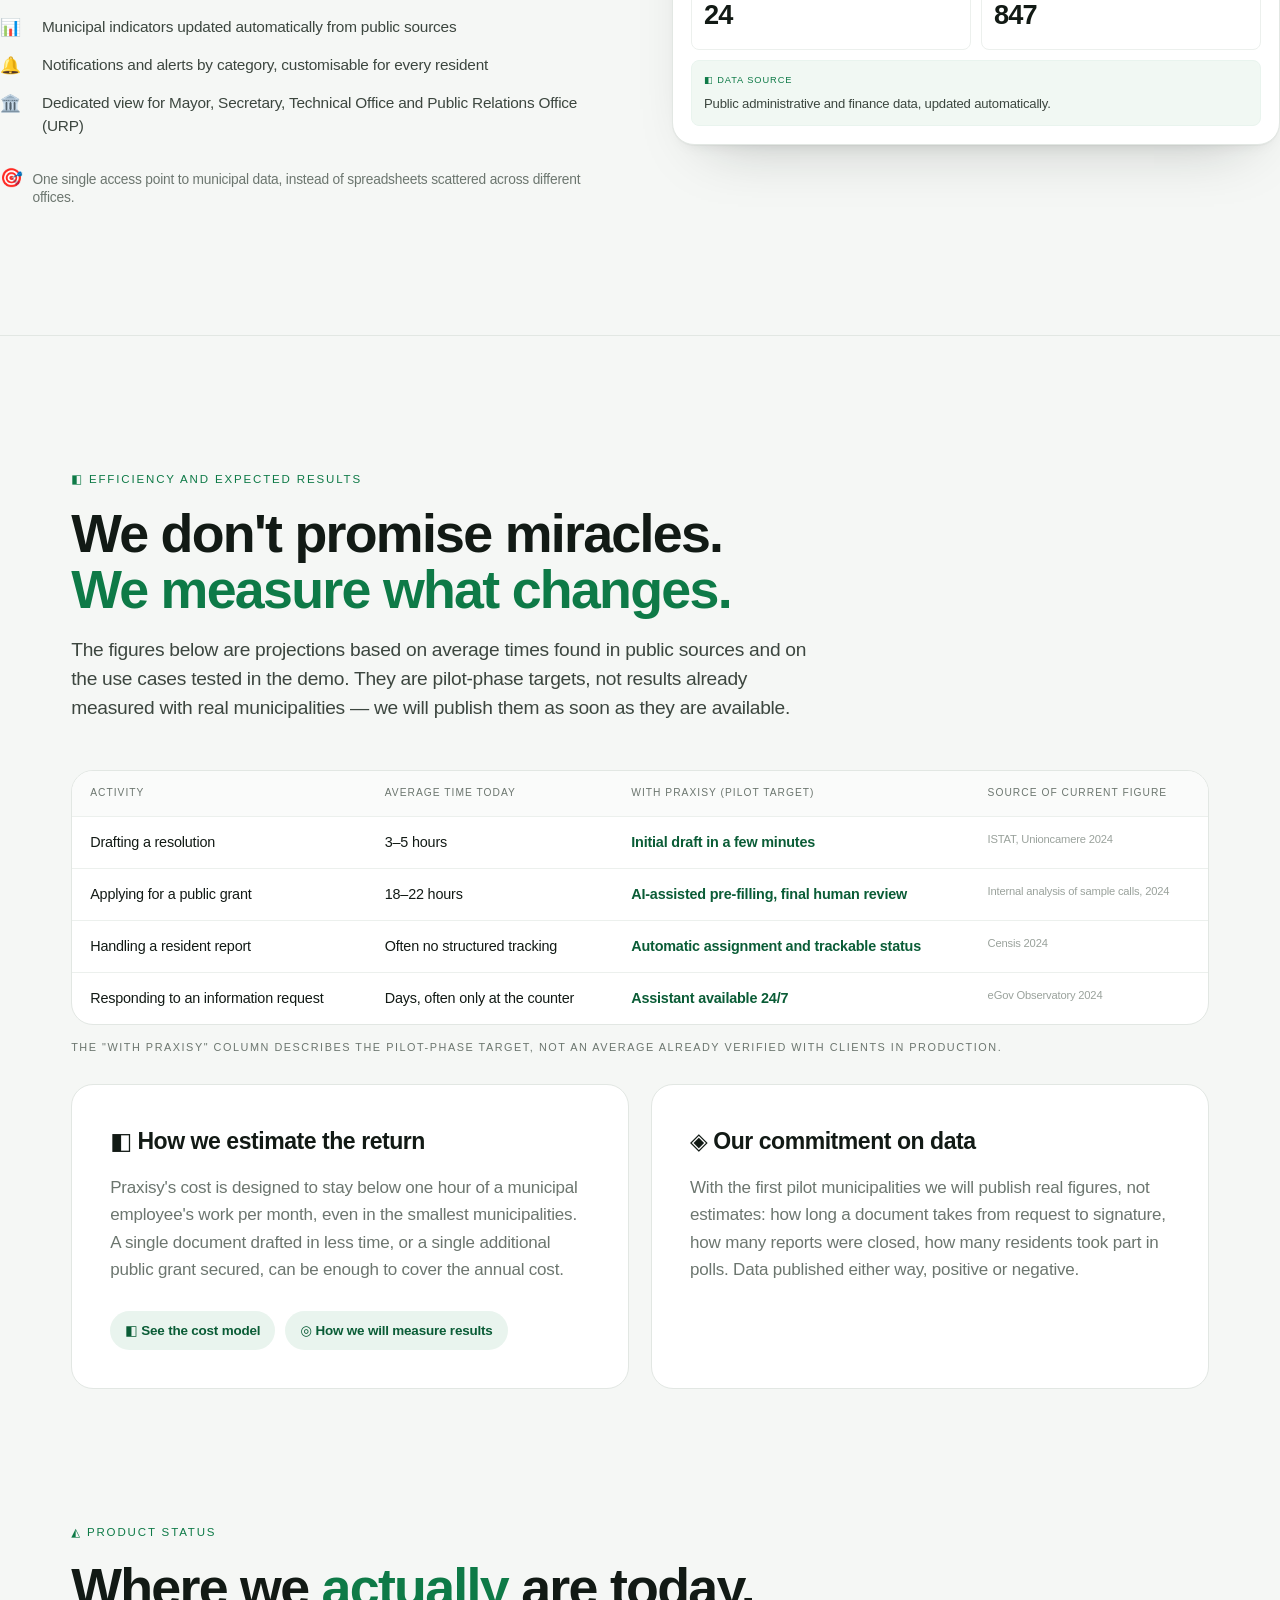
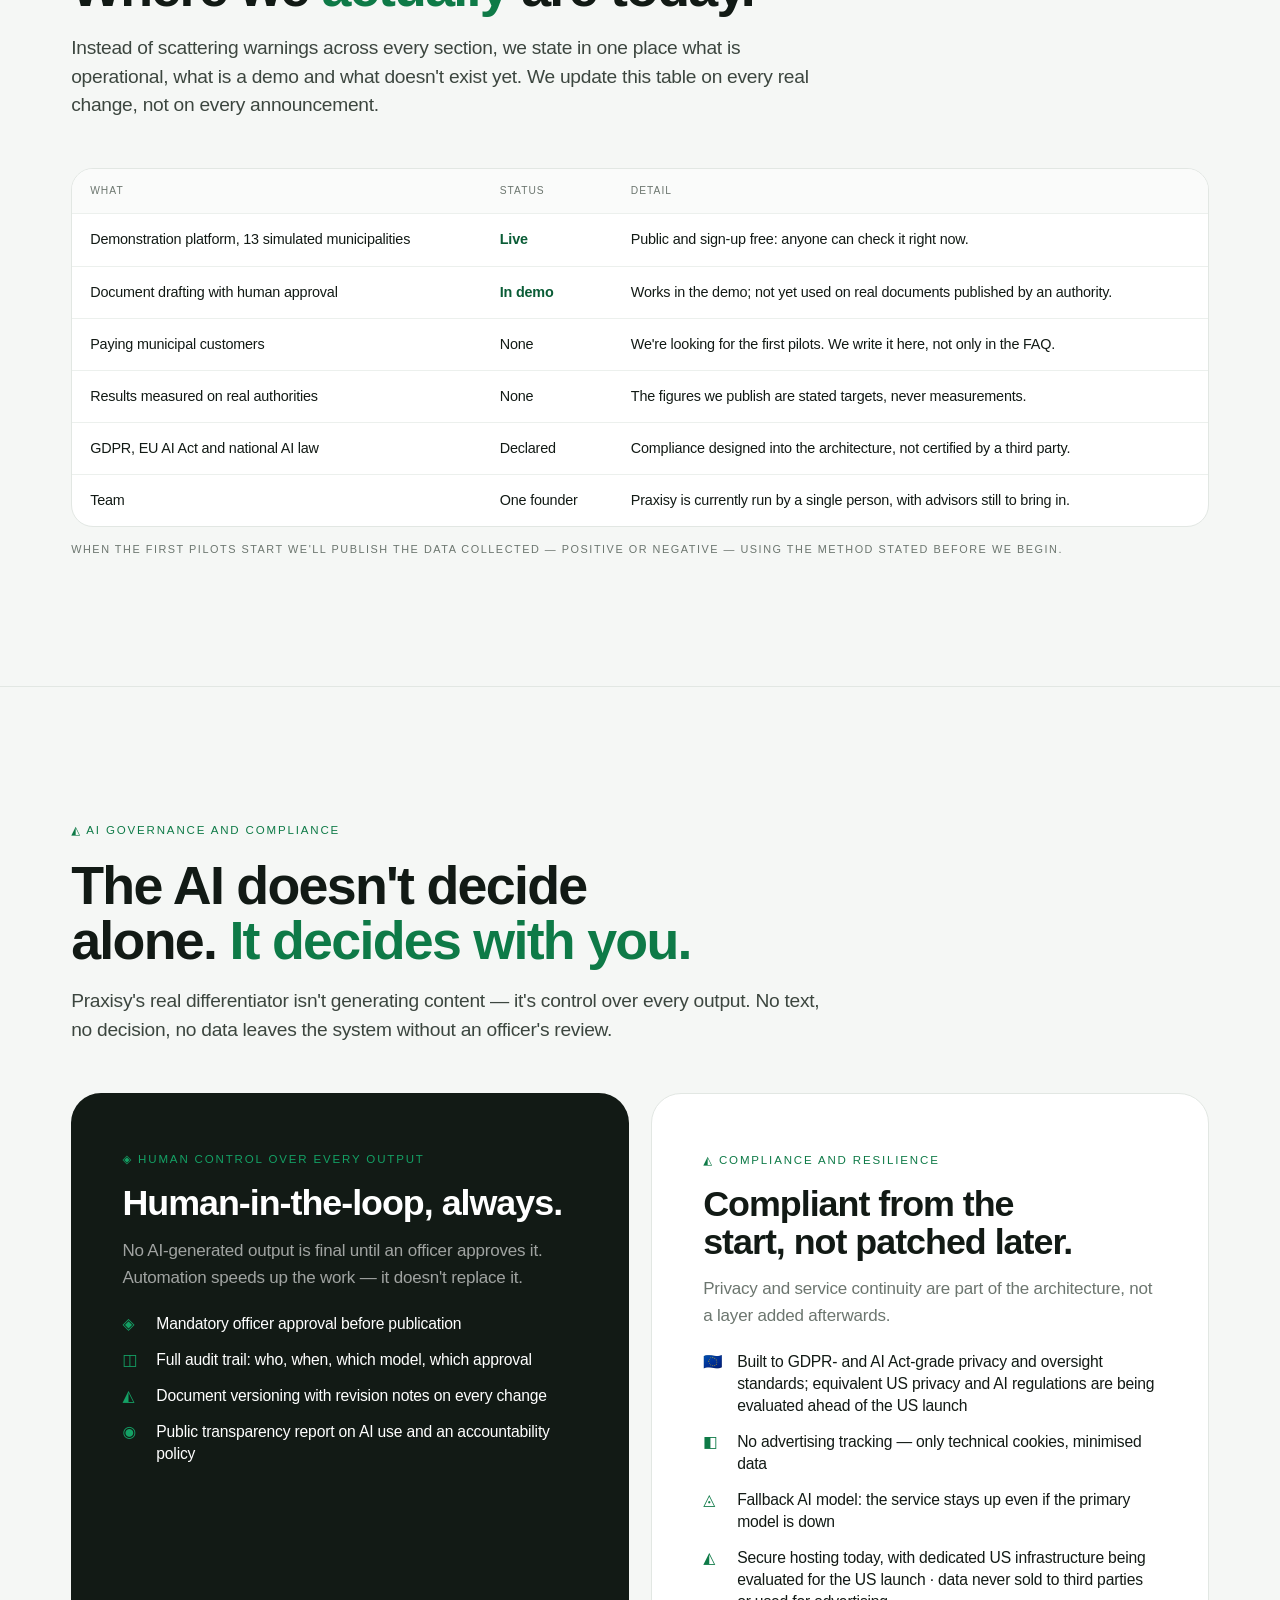
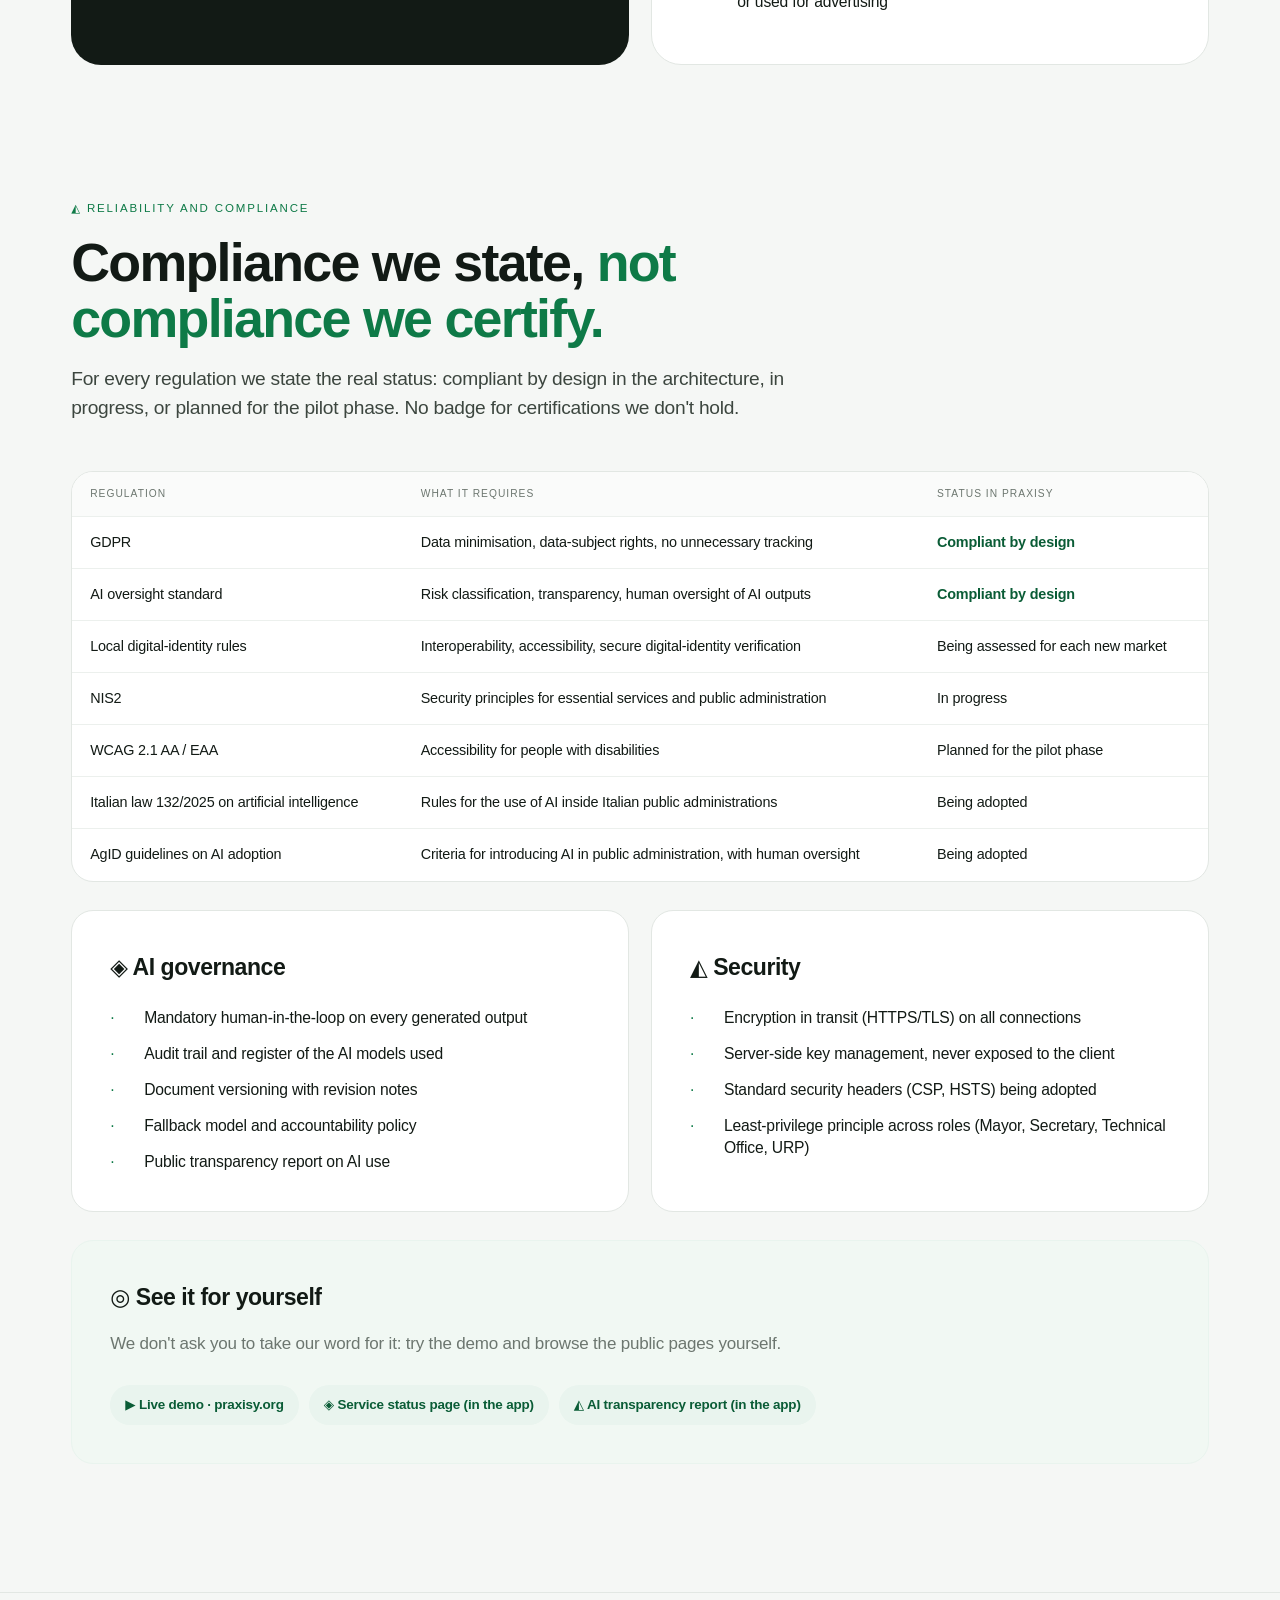
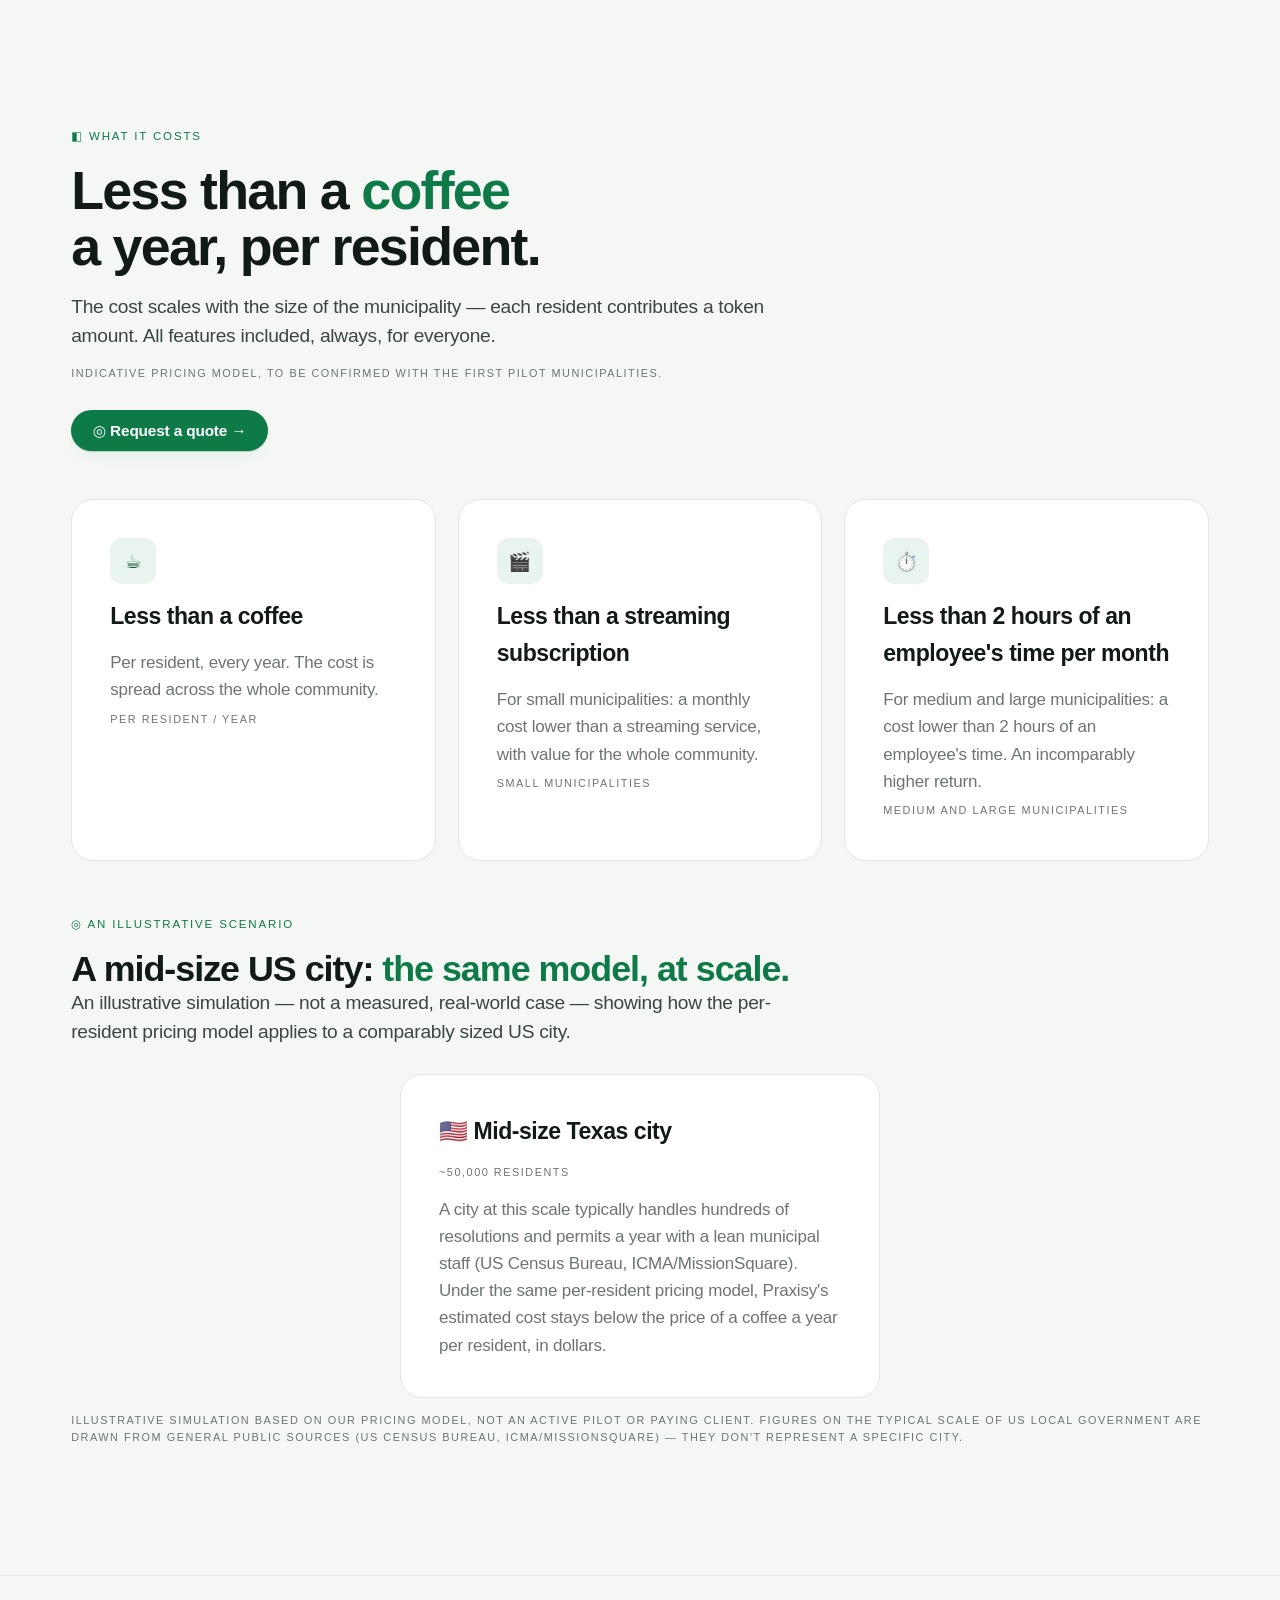
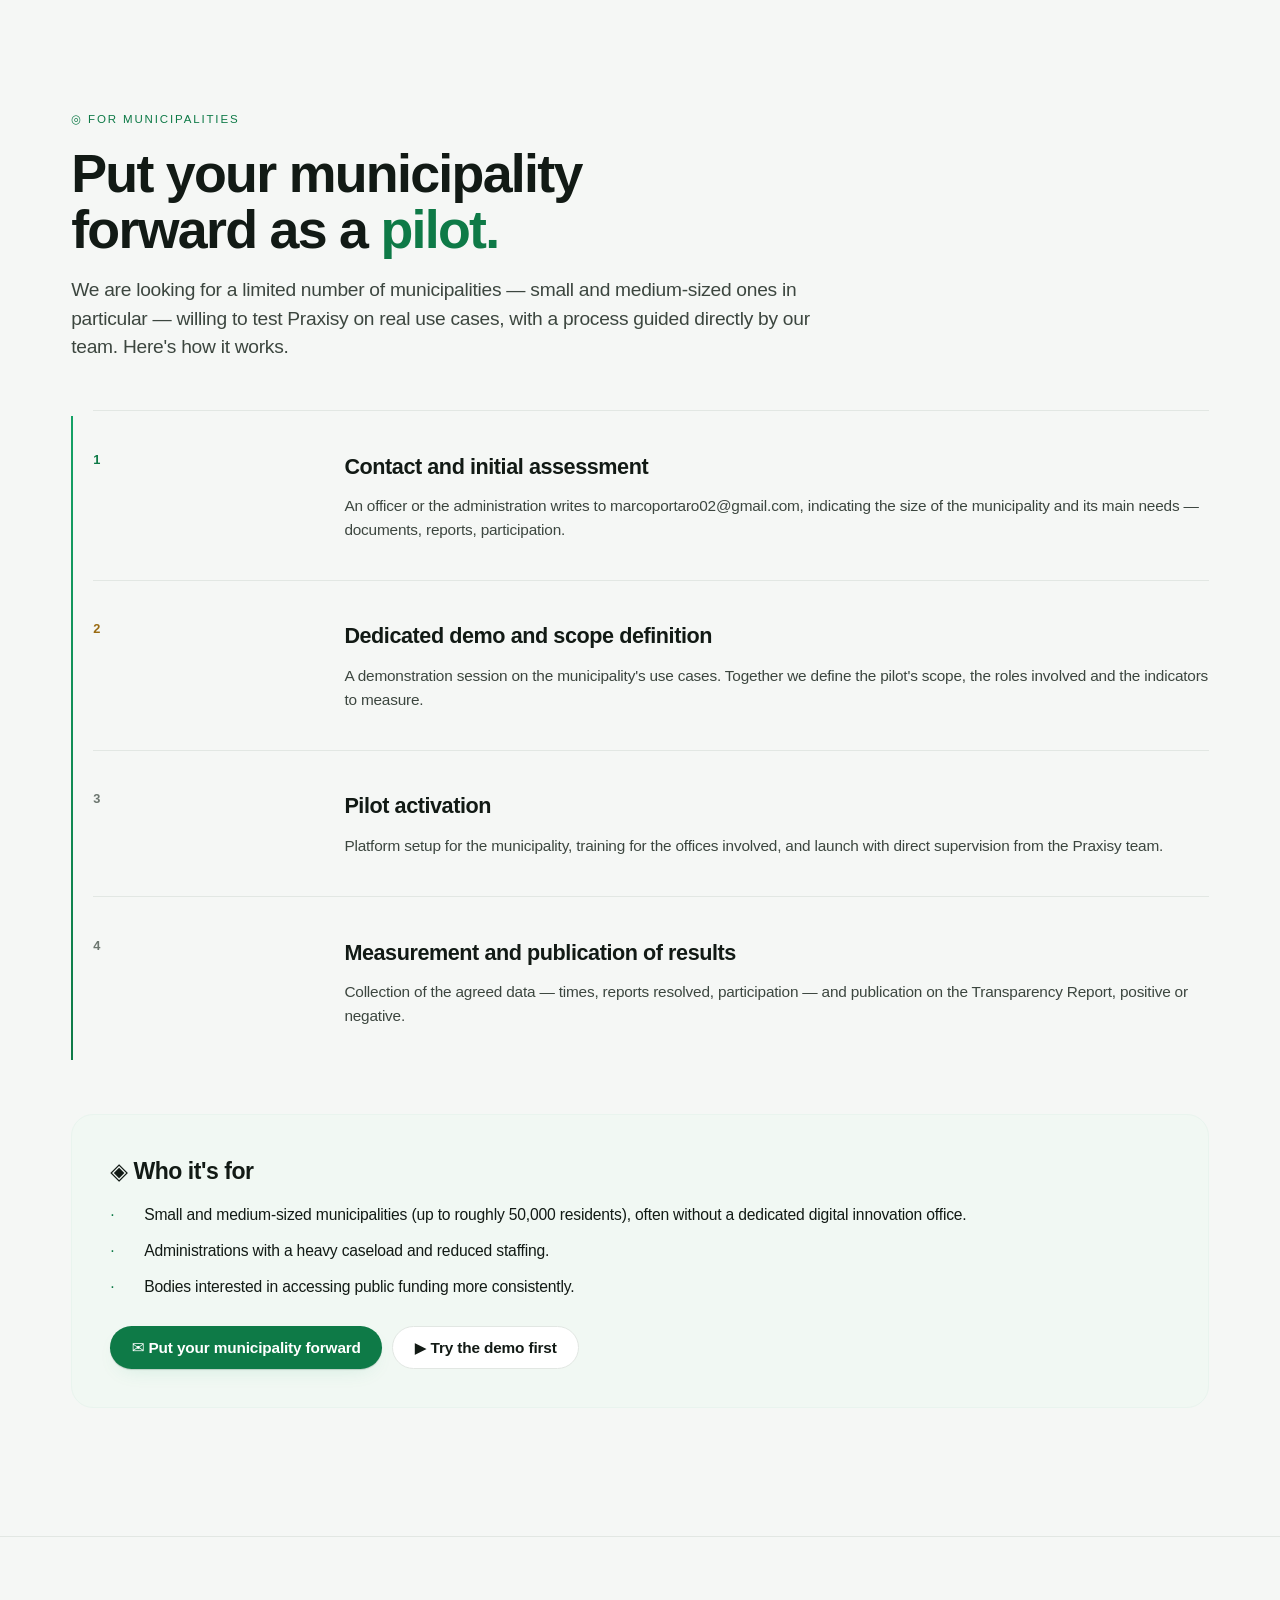
==== commit 951de367: "Apply the dossier's high-priority findings to the site Structural and messaging changes from the pro" ====
--- a/index.html
+++ b/index.html
@@ -63,8 +63,7 @@
         <a href="#risultati" class="nl" data-i18n="nav.results">Risultati</a>
         <a href="#costo" class="nl" data-i18n="nav.cost">Costo</a>
         <a href="#comuni" class="nl" data-i18n="nav.municipalities">Per i comuni</a>
-        <a href="#roadmap" class="nl" data-i18n="nav.roadmap">Roadmap</a>
-        <a href="#fondatore" class="nl" data-i18n="nav.founder">Fondatore</a>
+        <a href="#stato" class="nl" data-i18n="nav.status">Stato del prodotto</a>
       </div>
       <div class="nav-cta">
         <a href="#faq" class="btn btn-ghost" data-i18n="nav.faq">Domande</a>
@@ -80,8 +79,7 @@
       <a href="#risultati" class="mm-link" data-i18n="nav.results">Risultati</a>
       <a href="#costo" class="mm-link" data-i18n="nav.cost">Costo</a>
       <a href="#comuni" class="mm-link" data-i18n="nav.municipalities">Per i comuni</a>
-      <a href="#roadmap" class="mm-link" data-i18n="nav.roadmap">Roadmap</a>
-      <a href="#fondatore" class="mm-link" data-i18n="nav.founder">Fondatore</a>
+      <a href="#stato" class="mm-link" data-i18n="nav.status">Stato del prodotto</a>
       <a href="#faq" class="mm-link" data-i18n="nav.faq">Domande</a>
       <a href="https://praxisy.org" target="_blank" class="btn btn-primary mm-cta" data-i18n="nav.demo">▶ Demo · Entra</a>
     </div>
@@ -93,13 +91,13 @@
   <span class="hero-tricolor" aria-hidden="true"></span>
   <div class="wrap hero-grid">
     <div class="reveal">
-      <h1 class="display" data-i18n="hero.h1">Risolviamo la burocrazia <em>locale.</em></h1>
-      <p class="lead" data-i18n="hero.lead">Documenti AI · Gestione pratiche · Partecipazione civica</p>
+      <h1 class="display" data-i18n="hero.h1">Una delibera in minuti. <em>La firma resta tua.</em></h1>
+      <p class="lead" data-i18n="hero.lead">Praxisy scrive la bozza degli atti del tuo comune con i riferimenti normativi già citati. Il funzionario corregge, approva e firma.</p>
       <div class="hero-cta">
         <a href="https://praxisy.org" target="_blank" class="btn btn-primary btn-lg" data-i18n="hero.cta1">▶ Prova la demo · scegli il tuo comune</a>
-        <a href="mailto:marcoportaro02@gmail.com?subject=Richiesta%20informazioni%20-%20Praxisy" class="btn btn-ghost btn-lg" data-i18n="hero.cta2">✉ Richiedi informazioni</a>
-      </div>
-      <p class="hero-note" data-i18n="hero.note">◈ Demo pubblica, nessuna registrazione richiesta</p>
+        <a href="#comuni" class="btn btn-ghost btn-lg" data-i18n="hero.cta2">◎ Candida il tuo comune</a>
+      </div>
+      <p class="hero-note" data-i18n="hero.note">◈ Demo pubblica, senza registrazione · 13 comuni simulati · nessun cliente pagante, e lo scriviamo</p>
     </div>
 
     <!-- Dashboard mockup -->
@@ -157,35 +155,176 @@
   </div>
 </header>
 
-<!-- ── DA DOVE PARTIAMO ── -->
-<section class="section-pad" id="dove-partiamo">
-  <div class="wrap">
-    <div class="sec-head reveal">
-      <span class="eyebrow" data-i18n="start.eyebrow">🌍 Da dove partiamo</span>
-      <h2 class="h-section" data-i18n="start.h">Nati in Italia. <em>In lancio prima di tutto negli Stati Uniti.</em></h2>
-      <p class="lead" data-i18n="start.lead">La burocrazia locale inefficiente non è un problema italiano: è un problema strutturale di ogni governo locale nel mondo. Per questo il primo vero lancio commerciale di Praxisy avviene negli Stati Uniti — dove il divario tra big-tech metropolitane e amministrazioni locali sotto-finanziate è più marcato.</p>
-    </div>
-    <div class="road road-wrap mt-l">
-      <div class="phase reveal">
-        <div class="phase-meta"><div class="ph active" data-i18n="start.1tag">→ LANCIO PRIMARIO</div></div>
-        <div><h4 data-i18n="start.1h">Stati Uniti — il mercato di lancio</h4><p data-i18n="start.1p">Texas, California e Mississippi sono i primi stati target: aree con una forte concentrazione di big-tech ma amministrazioni locali croniche sotto-finanziate e digitalmente indietro. È lì che il divario — e quindi il valore di Praxisy — è più grande.</p></div>
-      </div>
-      <div class="phase reveal us-hide">
-        <div class="phase-meta"><div class="ph done" data-i18n="start.2tag">✓ ORIGINE</div></div>
-        <div><h4 data-i18n="start.2h">Italia — dove Praxisy è nata</h4><p data-i18n="start.2p">Il progetto nasce in Italia, dove restano le prime demo funzionanti — Milano, Parma, Bolzano e altri comuni del Nord — e dove continuiamo a validare il prodotto prima di ogni nuovo mercato.</p></div>
-      </div>
-      <div class="phase reveal us-hide">
-        <div class="phase-meta"><div class="ph next" data-i18n="start.3tag">○ PROSSIMO</div></div>
-        <div><h4 data-i18n="start.3h">Resto d'Europa — insieme, non da soli</h4><p data-i18n="start.3p">Dopo l'Italia e in parallelo agli Stati Uniti, guardiamo al resto d'Europa — a partire dalla Francia — con una logica di crescita comune: comuni diversi, un'unica infrastruttura solida.</p></div>
-      </div>
-      <div class="phase reveal">
-        <div class="phase-meta"><div class="ph next" data-i18n="start.4tag">○ VISIONE</div></div>
-        <div><h4 data-i18n="start.4h">Globale — la destinazione finale</h4><p data-i18n="start.4p">L'obiettivo non è restare un progetto locale: è diventare l'infrastruttura AI di riferimento per la governance locale, in qualunque paese un governo locale abbia bisogno di fare di più con meno.</p></div>
-      </div>
-    </div>
-    <p class="kicker mt-m" data-i18n="start.disclaimer">La selezione di Texas, California e Mississippi come primi stati riflette la nostra analisi interna del mercato USA, non una partnership o un pilota già attivo.</p>
-  </div>
-</section>
+<!-- ── PERCHÉ ADESSO ── -->
+<section class="section-pad" style="padding-top:0">
+  <div class="wrap">
+    <div class="sec-head reveal">
+      <span class="eyebrow" data-i18n="why.eyebrow">◬ Perché adesso</span>
+      <h2 class="h-section" data-i18n="why.h">Il tuo comune perde <em>tempo e risorse</em> ogni giorno.</h2>
+      <p class="lead" data-i18n="why.lead">Ogni giorno senza Praxisy è un giorno in cui segnalazioni si perdono, cittadini si allontanano e fondi PNRR scadono inutilizzati.</p>
+    </div>
+    <div class="bigstats mt-l">
+      <div class="bigstat reveal">
+        <div class="n" data-count="60" data-count-en="94" data-count-fr="85" data-count-de="11" data-count-es="75" data-count-eu="75" data-count-pl="42" data-count-pt="67" data-suffix="%">60%</div>
+        <h4 data-i18n="why.1h">Bandi PNRR scadono inutilizzati</h4>
+        <p data-i18n="why.1p">I comuni non hanno personale dedicato alla ricerca fondi.</p>
+        <p class="kicker mt-s" data-i18n="why.1src">Fonte: OpenCoesione, MEF 2024</p>
+      </div>
+      <div class="bigstat reveal" style="--d:100ms">
+        <div class="n" data-count="67" data-count-en="15" data-count-fr="15" data-count-de="59" data-count-es="84" data-count-eu="59" data-count-pl="51" data-count-pt="27" data-suffix="%">67%</div>
+        <h4 data-i18n="why.2h">Non sa come segnalare un problema</h4>
+        <p data-i18n="why.2p">Percentuale di cittadini che non sa a chi rivolgersi per una segnalazione al proprio comune.</p>
+        <p class="kicker mt-s" data-i18n="why.2src">Fonte: Censis 2024</p>
+      </div>
+      <div class="bigstat reveal" style="--d:200ms">
+        <div class="n" data-count="32" data-count-en="25" data-count-fr="39" data-count-de="25" data-count-es="26" data-count-pl="13" data-count-pt="77" data-suffix="%">32%</div>
+        <h4 data-i18n="why.3h">Personale PA in uscita entro il 2028</h4>
+        <p data-i18n="why.3p">Età media 50,7 anni: il know-how rischia di andare perso senza strumenti che semplifichino il lavoro.</p>
+        <p class="kicker mt-s" data-i18n="why.3src">Fonte: Ragioneria Generale dello Stato, 2024</p>
+      </div>
+    </div>
+  </div>
+</section>
+
+<!-- ── IL PROBLEMA ── -->
+<section class="section-pad" style="padding-top:0">
+  <div class="wrap">
+    <div class="sec-head reveal">
+      <span class="eyebrow" data-i18n="prob.eyebrow">◬ Il problema</span>
+      <h2 class="h-section" data-i18n="prob.h">La crisi silenziosa della <em>PA locale italiana.</em></h2>
+      <p class="lead" data-i18n="prob.lead">Non è un problema di volontà politica. È un problema strutturale: strumenti del 1990 applicati ai bisogni del 2026. Il costo è misurabile, documentato e crescente.</p>
+    </div>
+
+    <div class="card reveal mt-l us-hide" style="background:var(--green-tint-2);border-color:var(--green-tint)">
+      <p class="h-md" data-i18n="prob.box">L'inefficienza burocratica della PA italiana costa tra i 30 e i 40 miliardi di euro l'anno. Di questi, oltre 20 miliardi ricadono direttamente sui comuni italiani.</p>
+      <p class="kicker mt-s" data-i18n="prob.boxsrc">Fonte: CNEL, Rapporto sul mercato del lavoro 2023 · Banca d'Italia, Questioni di Economia e Finanza 2024</p>
+    </div>
+
+    <div class="tbl-hint us-hide" data-i18n="tbl.hint">↔ Scorri per vedere tutti i dati</div>
+    <div class="tbl-wrap reveal mt-m us-hide">
+      <table class="data">
+        <thead><tr><th data-i18n="prob.th1">Dimensione</th><th data-i18n="prob.th2">Dato chiave</th><th data-i18n="prob.th3">Costo stimato</th><th class="hide-sm" data-i18n="prob.th4">Fonte</th></tr></thead>
+        <tbody>
+          <tr><td data-i18n="prob.r1a">Delibere comunali</td><td data-i18n="prob.r1b">3–5 ore per atto · 180 delibere/anno per comune</td><td class="cost" data-i18n="prob.r1c">€1,55 mld/anno</td><td class="src hide-sm" data-i18n="prob.r1d">ISTAT, Unioncamere 2024</td></tr>
+          <tr><td data-i18n="prob.r2a">PNRR non intercettati</td><td data-i18n="prob.r2b">60% bandi scaduti senza candidatura</td><td class="cost" data-i18n="prob.r2c">€4,2 mld/anno</td><td class="src hide-sm" data-i18n="prob.r2d">OpenCoesione, MEF 2024</td></tr>
+          <tr><td data-i18n="prob.r3a">Sportello URP</td><td data-i18n="prob.r3b">€42 per pratica vs €3,80 del canale digitale</td><td class="cost" data-i18n="prob.r3c">€1,2 mld/anno</td><td class="src hide-sm" data-i18n="prob.r3d">Osservatorio eGov 2024</td></tr>
+          <tr><td data-i18n="prob.r4a">Contenziosi PA locale</td><td data-i18n="prob.r4b">+28% in 5 anni rispetto al 2019</td><td class="cost" data-i18n="prob.r4c">€890 mln/anno</td><td class="src hide-sm" data-i18n="prob.r4d">Min. della Giustizia 2024</td></tr>
+          <tr><td data-i18n="prob.r5a">Gap IT vs media UE</td><td data-i18n="prob.r5b">€28.000 vs €180.000 spesa IT media per comune</td><td class="cost" data-i18n="prob.r5c">Ritardo crescente</td><td class="src hide-sm" data-i18n="prob.r5d">AgID, Rapporto Digitale PA 2024</td></tr>
+          <tr><td data-i18n="prob.r6a">Personale PA in uscita</td><td data-i18n="prob.r6b">Età media 50,7 anni · 32% in pensione entro 2028</td><td class="cost" data-i18n="prob.r6c">Rischio sistemico</td><td class="src hide-sm" data-i18n="prob.r6d">Ragioneria Generale 2024</td></tr>
+        </tbody>
+      </table>
+    </div>
+
+    <div class="grid-2 mt-m us-hide">
+      <div class="card reveal">
+        <h4 class="h-md" data-i18n="prob.c1h">◬ Crisi finanziaria dei comuni</h4>
+        <div class="pl-list">
+          <div class="pl-li"><span class="g">·</span> <span data-i18n="prob.c1.1">Oltre 350 comuni in predissesto o dissesto — il 4,4% del totale (Ministero dell'Interno, 2024).</span></div>
+          <div class="pl-li"><span class="g">·</span> <span data-i18n="prob.c1.2">Debito pro capite medio: €1.247 per abitante, +12% dal 2019 (Corte dei Conti, 2024).</span></div>
+          <div class="pl-li"><span class="g">·</span> <span data-i18n="prob.c1.3">Tagli ai trasferimenti statali: €8,1 miliardi ridotti dal 2010 al 2024 (MEF).</span></div>
+          <div class="pl-li"><span class="g">·</span> <span data-i18n="prob.c1.4">Il 18% dei comuni capoluogo ha il bilancio in disavanzo (IFEL 2024).</span></div>
+          <div class="pl-li"><span class="g">·</span> <span data-i18n="prob.c1.5">Organici ridotti del 23% rispetto al 2008 per il blocco del turn-over.</span></div>
+        </div>
+      </div>
+      <div class="card reveal" style="--d:120ms">
+        <h4 class="h-md" data-i18n="prob.c2h">◭ Il problema fondi EU in dettaglio</h4>
+        <div class="pl-list">
+          <div class="pl-li"><span class="g">·</span> <span data-i18n="prob.c2.1">I comuni sotto 5.000 ab. intercettano solo il 12% dei fondi, pur essendo il 70,8% del totale (ANCI 2024).</span></div>
+          <div class="pl-li"><span class="g">·</span> <span data-i18n="prob.c2.2">Compilare una candidatura PNRR richiede 18–22 ore lavorative per funzionario esperto.</span></div>
+          <div class="pl-li"><span class="g">·</span> <span data-i18n="prob.c2.3">€4,2 miliardi in bandi scaduti senza candidatura al 31 dicembre 2023 (OpenCoesione).</span></div>
+          <div class="pl-li"><span class="g">·</span> <span data-i18n="prob.c2.4">Il 67% dei cittadini non sa come segnalare un problema al proprio comune (Censis 2024).</span></div>
+          <div class="pl-li"><span class="g">·</span> <span data-i18n="prob.c2.5">4,2 milioni di residenti stranieri esclusi dai servizi per barriere linguistiche (ISTAT 2024).</span></div>
+        </div>
+      </div>
+    </div>
+
+    <div class="card reveal mt-m" style="background:var(--green-tint-2);border-color:var(--green-tint)" data-lang-only="en">
+      <h4 class="h-md" data-i18n="prob.us.h">◧ Stessa crisi, scala più grande: gli Stati Uniti</h4>
+      <p class="muted mt-s" data-i18n="prob.us.lead">Il problema non si ferma ai confini italiani. Anche i governi locali americani affrontano la stessa inefficienza strutturale — su una scala molto più grande.</p>
+      <div class="pl-list mt-s">
+        <div class="pl-li"><span class="g">·</span> <span data-i18n="prob.us.1">Circa 90.000 governi locali negli Stati Uniti — contee, città e distretti scolastici (US Census Bureau, Census of Governments 2022).</span></div>
+        <div class="pl-li"><span class="g">·</span> <span data-i18n="prob.us.2">Quasi un dipendente pubblico locale su quattro è vicino alla pensione: crisi di ricambio del personale nella PA locale americana (ICMA / MissionSquare Research Institute).</span></div>
+        <div class="pl-li"><span class="g">·</span> <span data-i18n="prob.us.3">I tempi di rilascio dei permessi edilizi restano un ostacolo strutturale per molte amministrazioni locali USA (National Association of Home Builders).</span></div>
+        <div class="pl-li"><span class="g">·</span> <span data-i18n="prob.us.4">Milioni di residenti americani, specie nelle aree rurali e a basso reddito, restano senza accesso adeguato a servizi digitali pubblici (NTIA, Internet Use Survey).</span></div>
+      </div>
+      <p class="kicker mt-s" data-i18n="prob.us.disclaimer">Cifre citate da fonti pubbliche USA (Census Bureau, ICMA/MissionSquare, NAHB, NTIA) — da verificare e aggiornare con i dati più recenti prima della pubblicazione definitiva.</p>
+    </div>
+
+    <div class="card reveal mt-m" style="background:var(--green-tint-2);border-color:var(--green-tint)" data-lang-only="fr">
+      <h4 class="h-md" data-i18n="prob.fr.h">◧ Même crise, même urgence : la France</h4>
+      <p class="muted mt-s" data-i18n="prob.fr.lead">Le problème ne s'arrête pas aux frontières italiennes. Les collectivités locales françaises affrontent la même inefficacité structurelle.</p>
+      <div class="pl-list mt-s">
+        <div class="pl-li"><span class="g">·</span> <span data-i18n="prob.fr.1">34 935 communes en France, dont une écrasante majorité de petites communes rurales (INSEE, janvier 2024).</span></div>
+        <div class="pl-li"><span class="g">·</span> <span data-i18n="prob.fr.2">Encours de dette des collectivités locales : 225,8 milliards d'euros (+4,6 %), avec un record de 29,5 milliards d'euros de nouveaux emprunts en 2025 (Cour des comptes / OFGL).</span></div>
+        <div class="pl-li"><span class="g">·</span> <span data-i18n="prob.fr.3">39 % des postes de la fonction publique territoriale, soit environ 740 000 emplois, devront être pourvus d'ici 2030 en raison des départs à la retraite (France Stratégie).</span></div>
+        <div class="pl-li"><span class="g">·</span> <span data-i18n="prob.fr.4">15 % de la population française, soit environ 8 millions de personnes, reste touchée par l'illectronisme alors que les services publics se dématérialisent (Sénat).</span></div>
+      </div>
+      <p class="kicker mt-s" data-i18n="prob.fr.disclaimer">Chiffres cités à partir de sources publiques françaises (INSEE, Cour des comptes, OFGL, France Stratégie, Sénat) — à vérifier et actualiser avant toute publication définitive.</p>
+    </div>
+
+    <div class="card reveal mt-m" style="background:var(--green-tint-2);border-color:var(--green-tint)" data-lang-only="de">
+      <h4 class="h-md" data-i18n="prob.de.h">◧ Gleiche Krise, gleiche Dringlichkeit: Deutschland</h4>
+      <p class="muted mt-s" data-i18n="prob.de.lead">Das Problem endet nicht an Italiens Grenzen. Auch deutsche Kommunen kämpfen mit derselben strukturellen Ineffizienz.</p>
+      <div class="pl-list mt-s">
+        <div class="pl-li"><span class="g">·</span> <span data-i18n="prob.de.1">Rund 10.800 Gemeinden in Deutschland (Statistisches Bundesamt, Stand Dezember 2024).</span></div>
+        <div class="pl-li"><span class="g">·</span> <span data-i18n="prob.de.2">Investitionsstau der Kommunen: 215,7 Milliarden Euro (+15,9 %); die kommunalen Schulden stiegen um 16 % auf 196 Milliarden Euro (KfW-Kommunalpanel 2025).</span></div>
+        <div class="pl-li"><span class="g">·</span> <span data-i18n="prob.de.3">Bis 2030 gehen rund 25 % der Beschäftigten im öffentlichen Dienst in Rente — mehr als 1,3 Millionen Stellen (PwC / Demografieportal).</span></div>
+        <div class="pl-li"><span class="g">·</span> <span data-i18n="prob.de.4">Zu wenig Personal in den Bauämtern und lange Genehmigungsdauern zählen zu den größten Investitionshemmnissen der Kommunen (KfW-Kommunalpanel).</span></div>
+      </div>
+      <p class="kicker mt-s" data-i18n="prob.de.disclaimer">Zahlen aus öffentlichen deutschen Quellen zitiert (Destatis, KfW-Kommunalpanel, PwC) — vor einer endgültigen Veröffentlichung zu prüfen und zu aktualisieren.</p>
+    </div>
+
+    <div class="card reveal mt-m" style="background:var(--green-tint-2);border-color:var(--green-tint)" data-lang-only="es">
+      <h4 class="h-md" data-i18n="prob.es.h">◧ Misma crisis, misma urgencia: España</h4>
+      <p class="muted mt-s" data-i18n="prob.es.lead">El problema no se detiene en las fronteras italianas. Los ayuntamientos españoles afrontan la misma ineficiencia estructural.</p>
+      <div class="pl-list mt-s">
+        <div class="pl-li"><span class="g">·</span> <span data-i18n="prob.es.1">8.131 municipios en España, de los cuales 6.827 (84%) tienen menos de 5.000 habitantes (INE).</span></div>
+        <div class="pl-li"><span class="g">·</span> <span data-i18n="prob.es.2">Deuda municipal agregada superior a 20.000 millones de euros en 2024 (Ministerio de Hacienda / Banco de España).</span></div>
+        <div class="pl-li"><span class="g">·</span> <span data-i18n="prob.es.3">172.100 empleados de la administración local se jubilarán en la próxima década — el 26% de la plantilla actual; solo el 7,5% de los empleados públicos tiene menos de 30 años (Función Pública).</span></div>
+        <div class="pl-li"><span class="g">·</span> <span data-i18n="prob.es.4">Solo 1 de cada 4 municipios de menos de 10.000 habitantes ha ejecutado contratos con fondos del Plan de Recuperación · Next Generation EU (IDL-UAM, 2024).</span></div>
+      </div>
+      <p class="kicker mt-s" data-i18n="prob.es.disclaimer">Cifras citadas de fuentes públicas españolas (INE, Ministerio de Hacienda, Función Pública, IDL-UAM) — a verificar y actualizar antes de cualquier publicación definitiva.</p>
+    </div>
+
+    <div class="card reveal mt-m" style="background:var(--green-tint-2);border-color:var(--green-tint)" data-lang-only="eu">
+      <h4 class="h-md" data-i18n="prob.eu.h">◧ The same crisis, across Europe</h4>
+      <p class="muted mt-s" data-i18n="prob.eu.lead">This isn't just an Italian problem. From France to Germany to Spain, local governments across Europe face the same structural inefficiency.</p>
+      <div class="pl-list mt-s">
+        <div class="pl-li"><span class="g">·</span> <span data-i18n="prob.eu.1">Local investment backlogs are rising across major EU economies: Germany's municipalities alone report a €215.7bn investment backlog (KfW-Kommunalpanel 2025).</span></div>
+        <div class="pl-li"><span class="g">·</span> <span data-i18n="prob.eu.2">Workforce retirement is a shared crisis: roughly a quarter to two-fifths of local government staff are expected to retire by 2030 in France, Germany and Spain alike (national civil-service data).</span></div>
+        <div class="pl-li"><span class="g">·</span> <span data-i18n="prob.eu.3">EU recovery funds are hard to absorb for smaller municipalities: in Spain, only 1 in 4 towns under 10,000 residents has executed Next Generation EU contracts (IDL-UAM, 2024).</span></div>
+        <div class="pl-li"><span class="g">·</span> <span data-i18n="prob.eu.4">Millions of Europeans remain affected by the digital divide even as public services move online — an estimated 8 million people in France alone (French Senate).</span></div>
+      </div>
+      <p class="kicker mt-s" data-i18n="prob.eu.disclaimer">Figures cited from public sources across Italy, France, Germany and Spain — to be verified and refreshed with the latest data before final publication.</p>
+    </div>
+
+    <div class="card reveal mt-m" style="background:var(--green-tint-2);border-color:var(--green-tint)" data-lang-only="pl">
+      <h4 class="h-md" data-i18n="prob.pl.h">◧ Ten sam kryzys, ta sama pilność: Polska</h4>
+      <p class="muted mt-s" data-i18n="prob.pl.lead">Problem nie kończy się na włoskich granicach. Polskie samorządy mierzą się z tą samą strukturalną nieefektywnością.</p>
+      <div class="pl-list mt-s">
+        <div class="pl-li"><span class="g">·</span> <span data-i18n="prob.pl.1">2478 gmin w Polsce, w większości małych i średnich (GUS).</span></div>
+        <div class="pl-li"><span class="g">·</span> <span data-i18n="prob.pl.2">Łączne zadłużenie jednostek samorządu terytorialnego przekroczyło 111 mld zł na koniec 2024 roku, rosnąc o ponad 13% rok do roku (Ministerstwo Finansów).</span></div>
+        <div class="pl-li"><span class="g">·</span> <span data-i18n="prob.pl.3">42% urzędów gmin zgłasza trudności kadrowe w rekrutacji, napędzane falą odejść na emeryturę doświadczonych urzędników (badanie GazetaPrawna.pl).</span></div>
+        <div class="pl-li"><span class="g">·</span> <span data-i18n="prob.pl.4">51% osób w wieku 16–74 lata nie ma podstawowych umiejętności cyfrowych, a ponad jedna czwarta gospodarstw domowych wciąż nie ma stacjonarnego internetu szerokopasmowego (GUS, Społeczeństwo informacyjne w Polsce 2024).</span></div>
+      </div>
+      <p class="kicker mt-s" data-i18n="prob.pl.disclaimer">Dane cytowane z publicznych polskich źródeł (GUS, Ministerstwo Finansów, GazetaPrawna.pl) — do zweryfikowania i zaktualizowania przed ostateczną publikacją.</p>
+    </div>
+
+    <div class="card reveal mt-m" style="background:var(--green-tint-2);border-color:var(--green-tint)" data-lang-only="pt">
+      <h4 class="h-md" data-i18n="prob.pt.h">◧ A mesma crise, a mesma urgência: Portugal</h4>
+      <p class="muted mt-s" data-i18n="prob.pt.lead">O problema não termina nas fronteiras italianas. As autarquias portuguesas enfrentam a mesma ineficiência estrutural.</p>
+      <div class="pl-list mt-s">
+        <div class="pl-li"><span class="g">·</span> <span data-i18n="prob.pt.1">308 municípios em Portugal, a maioria pequenos e médios (INE).</span></div>
+        <div class="pl-li"><span class="g">·</span> <span data-i18n="prob.pt.2">A dívida total dos municípios subiu 2,3% em 2024, atingindo 3,624 mil milhões de euros — a primeira subida desde 2014 (Conselho de Finanças Públicas).</span></div>
+        <div class="pl-li"><span class="g">·</span> <span data-i18n="prob.pt.3">A idade média dos trabalhadores da administração pública ultrapassa os 48 anos, com 66,5% dos lugares ocupados por pessoas com 45 ou mais anos (DGAEP, Boletim Estatístico do Emprego Público).</span></div>
+        <div class="pl-li"><span class="g">·</span> <span data-i18n="prob.pt.4">14,2% da população portuguesa não utiliza a Internet e 27,1% tem literacia digital abaixo do nível básico (ANACOM / Comissão Europeia, 2023).</span></div>
+      </div>
+      <p class="kicker mt-s" data-i18n="prob.pt.disclaimer">Dados citados de fontes públicas portuguesas (INE, DGAEP, Conselho de Finanças Públicas, ANACOM) — a verificar e atualizar antes da publicação final.</p>
+    </div>
+  </div>
+</section>
+
+<hr class="divider">
 
 <!-- ── DOCUMENTI AI · before / after ── -->
 <section class="section-pad">
@@ -262,42 +401,48 @@
       <p class="lead" data-i18n="prod.lead">Dalla dashboard personale ai servizi generati dall'AI, dalla partecipazione civica alla trasparenza istituzionale. Ecco tutta la piattaforma, oggi già attiva su 13 comuni demo.</p>
     </div>
 
-    <div class="grid-2 mt-l modules-grid">
+    <h3 class="h-md mt-l reveal" data-i18n="prod.grp.comune">◧ Per chi lavora nel comune</h3>
+    <div class="grid-2 mt-m modules-grid">
+      <div class="card hover reveal">
+        <div class="icn">◬</div>
+        <h4 class="h-md mt-s" data-i18n="mod.2h">Servizi AI</h4>
+        <p class="muted mt-s" data-i18n="mod.2p">Calcola tasse, genera documenti, apri un'attività, gestisci pratiche, sicurezza civica e assistente AI multilingua.</p>
+      </div>
+      <div class="card hover reveal" style="--d:60ms">
+        <div class="icn">🏛️</div>
+        <h4 class="h-md mt-s" data-i18n="mod.4h">Area istituzionale</h4>
+        <p class="muted mt-s" data-i18n="mod.4p">Dashboard per uffici, ruoli granulari — Sindaco, Segretario, Ufficio Tecnico, URP — e pagina pubblica del ROI del comune.</p>
+      </div>
+      <div class="card hover reveal" style="--d:120ms">
+        <div class="icn">📶</div>
+        <h4 class="h-md mt-s" data-i18n="mod.6h">Affidabilità</h4>
+        <p class="muted mt-s" data-i18n="mod.6p">PWA installabile con modalità offline e pagina pubblica di stato dei servizi.</p>
+      </div>
+      <div class="card hover reveal" style="--d:180ms">
+        <div class="icn">🏙️</div>
+        <h4 class="h-md mt-s" data-i18n="mod.7h">Comuni demo</h4>
+        <p class="muted mt-s" data-i18n="mod.7p">Milano, Parma e Bolzano completi, più 10 comuni del Nord Italia tra Lombardia, Veneto ed Emilia-Romagna.</p>
+      </div>
+    </div>
+
+    <h3 class="h-md mt-l reveal" data-i18n="prod.grp.cittadino">◎ Per il cittadino</h3>
+    <div class="grid-2 mt-m modules-grid">
       <div class="card hover reveal">
         <div class="icn">📊</div>
         <h4 class="h-md mt-s" data-i18n="mod.1h">Dashboard cittadino</h4>
         <p class="muted mt-s" data-i18n="mod.1p">Meteo live, allerte Protezione Civile, traffico, avvisi e notifiche per categoria — personalizzabile per ogni cittadino.</p>
       </div>
       <div class="card hover reveal" style="--d:60ms">
-        <div class="icn">◬</div>
-        <h4 class="h-md mt-s" data-i18n="mod.2h">Servizi AI</h4>
-        <p class="muted mt-s" data-i18n="mod.2p">Calcola tasse, genera documenti, apri un'attività, gestisci pratiche, sicurezza civica e assistente AI multilingua.</p>
-      </div>
-      <div class="card hover reveal" style="--d:120ms">
         <div class="icn">◎</div>
         <h4 class="h-md mt-s" data-i18n="mod.3h">Partecipazione</h4>
         <p class="muted mt-s" data-i18n="mod.3p">Segnalazioni con mappa e clustering, sondaggi, proposte e bilancio partecipativo.</p>
       </div>
-      <div class="card hover reveal" style="--d:180ms">
-        <div class="icn">🏛️</div>
-        <h4 class="h-md mt-s" data-i18n="mod.4h">Area istituzionale</h4>
-        <p class="muted mt-s" data-i18n="mod.4p">Dashboard per uffici, ruoli granulari — Sindaco, Segretario, Ufficio Tecnico, URP — e pagina pubblica del ROI del comune.</p>
-      </div>
-      <div class="card hover reveal" style="--d:240ms">
+      <div class="card hover reveal" style="--d:120ms">
         <div class="icn">🔤</div>
         <h4 class="h-md mt-s" data-i18n="mod.5h">Inclusione</h4>
         <p class="muted mt-s" data-i18n="mod.5p">Dimensione del testo regolabile con slider, interfaccia multilingua in 8 lingue — IT, EN, AL, RO, AR, ZH, ES, FR.</p>
       </div>
-      <div class="card hover reveal" style="--d:300ms">
-        <div class="icn">📶</div>
-        <h4 class="h-md mt-s" data-i18n="mod.6h">Affidabilità</h4>
-        <p class="muted mt-s" data-i18n="mod.6p">PWA installabile con modalità offline e pagina pubblica di stato dei servizi.</p>
-      </div>
-      <div class="card hover reveal" style="--d:360ms">
-        <div class="icn">🏙️</div>
-        <h4 class="h-md mt-s" data-i18n="mod.7h">Comuni demo</h4>
-        <p class="muted mt-s" data-i18n="mod.7p">Milano, Parma e Bolzano completi, più 10 comuni del Nord Italia tra Lombardia, Veneto ed Emilia-Romagna.</p>
-      </div>
+    </div>
     </div>
 
     <!-- 01 Documenti AI -->
@@ -485,6 +630,32 @@
   </div>
 </section>
 
+<!-- ── STATO DEL PRODOTTO ── -->
+<section class="section-pad" id="stato" style="padding-top:0">
+  <div class="wrap">
+    <div class="sec-head reveal">
+      <span class="eyebrow" data-i18n="stato.eyebrow">◭ Stato del prodotto</span>
+      <h2 class="h-section" data-i18n="stato.h">Dove siamo <em>davvero</em>, oggi.</h2>
+      <p class="lead" data-i18n="stato.lead">Invece di disseminare avvertenze in ogni sezione, dichiariamo in un punto solo cosa è operativo, cosa è dimostrativo e cosa non esiste ancora. Aggiorniamo questa tabella a ogni cambiamento reale, non a ogni annuncio.</p>
+    </div>
+    <div class="tbl-hint" data-i18n="tbl.hint">↔ Scorri per vedere tutti i dati</div>
+    <div class="tbl-wrap reveal mt-l">
+      <table class="data">
+        <thead><tr><th data-i18n="stato.th1">Che cosa</th><th data-i18n="stato.th2">Stato</th><th data-i18n="stato.th3">Dettaglio</th></tr></thead>
+        <tbody>
+          <tr><td data-i18n="stato.r1a">Piattaforma dimostrativa, 13 comuni simulati</td><td class="cost" data-i18n="stato.r1b">Attiva</td><td data-i18n="stato.r1c">Pubblica e senza registrazione: chiunque può verificarla adesso.</td></tr>
+          <tr><td data-i18n="stato.r2a">Generazione di atti con approvazione umana</td><td class="cost" data-i18n="stato.r2b">In demo</td><td data-i18n="stato.r2c">Funziona nella demo; non ancora usata su atti reali pubblicati da un ente.</td></tr>
+          <tr><td data-i18n="stato.r3a">Comuni clienti paganti</td><td data-i18n="stato.r3b">Nessuno</td><td data-i18n="stato.r3c">Stiamo cercando i primi piloti. Lo scriviamo qui, non solo nelle FAQ.</td></tr>
+          <tr><td data-i18n="stato.r4a">Risultati misurati su enti reali</td><td data-i18n="stato.r4b">Nessuno</td><td data-i18n="stato.r4c">Le cifre che pubblichiamo sono obiettivi dichiarati, mai misurazioni.</td></tr>
+          <tr><td data-i18n="stato.r5a">GDPR, AI Act UE e legge italiana sull'AI</td><td data-i18n="stato.r5b">Dichiarata</td><td data-i18n="stato.r5c">Conformità progettata nell'architettura, non certificata da terzi.</td></tr>
+          <tr><td data-i18n="stato.r6a">Squadra</td><td data-i18n="stato.r6b">Un fondatore</td><td data-i18n="stato.r6c">Praxisy è oggi portata avanti da una persona sola, con consulenti da inserire.</td></tr>
+        </tbody>
+      </table>
+    </div>
+    <p class="kicker mt-s" data-i18n="stato.note">Quando partiranno i primi piloti pubblicheremo i dati raccolti — positivi o negativi — con il metodo dichiarato prima di cominciare.</p>
+  </div>
+</section>
+
 <hr class="divider">
 
 <!-- ── GOVERNANCE AI E CONFORMITÀ ── -->
@@ -540,6 +711,8 @@
           <tr><td data-i18n="aff.r3a">CAD e linee guida AgID</td><td data-i18n="aff.r3b">Interoperabilità, accessibilità, identità digitale (SPID/CIE)</td><td data-i18n="aff.r3c">In adozione</td></tr>
           <tr><td data-i18n="aff.r4a">NIS2</td><td data-i18n="aff.r4b">Principi di sicurezza per servizi essenziali e PA</td><td data-i18n="aff.r4c">In adozione</td></tr>
           <tr><td data-i18n="aff.r5a">WCAG 2.1 AA / EAA</td><td data-i18n="aff.r5b">Accessibilità per persone con disabilità</td><td data-i18n="aff.r5c">Prevista per la fase pilota</td></tr>
+          <tr><td data-i18n="aff.r6a">Legge 132/2025 sull'intelligenza artificiale</td><td data-i18n="aff.r6b">Regole per l'uso dell'AI nelle amministrazioni pubbliche italiane</td><td data-i18n="aff.r6c">In adozione</td></tr>
+          <tr><td data-i18n="aff.r7a">Linee guida AgID sull'adozione dell'AI</td><td data-i18n="aff.r7b">Criteri per l'introduzione dell'AI nella PA, con supervisione umana</td><td data-i18n="aff.r7c">In adozione</td></tr>
         </tbody>
       </table>
     </div>
@@ -631,190 +804,77 @@
   </div>
 </section>
 
-<!-- ── PERCHÉ ADESSO ── -->
-<section class="section-pad" style="padding-top:0">
-  <div class="wrap">
-    <div class="sec-head reveal">
-      <span class="eyebrow" data-i18n="why.eyebrow">◬ Perché adesso</span>
-      <h2 class="h-section" data-i18n="why.h">Il tuo comune perde <em>tempo e risorse</em> ogni giorno.</h2>
-      <p class="lead" data-i18n="why.lead">Ogni giorno senza Praxisy è un giorno in cui segnalazioni si perdono, cittadini si allontanano e fondi PNRR scadono inutilizzati.</p>
-    </div>
-    <div class="bigstats mt-l">
-      <div class="bigstat reveal">
-        <div class="n" data-count="60" data-count-en="94" data-count-fr="85" data-count-de="11" data-count-es="75" data-count-eu="75" data-count-pl="42" data-count-pt="67" data-suffix="%">60%</div>
-        <h4 data-i18n="why.1h">Bandi PNRR scadono inutilizzati</h4>
-        <p data-i18n="why.1p">I comuni non hanno personale dedicato alla ricerca fondi.</p>
-        <p class="kicker mt-s" data-i18n="why.1src">Fonte: OpenCoesione, MEF 2024</p>
-      </div>
-      <div class="bigstat reveal" style="--d:100ms">
-        <div class="n" data-count="67" data-count-en="15" data-count-fr="15" data-count-de="59" data-count-es="84" data-count-eu="59" data-count-pl="51" data-count-pt="27" data-suffix="%">67%</div>
-        <h4 data-i18n="why.2h">Non sa come segnalare un problema</h4>
-        <p data-i18n="why.2p">Percentuale di cittadini che non sa a chi rivolgersi per una segnalazione al proprio comune.</p>
-        <p class="kicker mt-s" data-i18n="why.2src">Fonte: Censis 2024</p>
-      </div>
-      <div class="bigstat reveal" style="--d:200ms">
-        <div class="n" data-count="32" data-count-en="25" data-count-fr="39" data-count-de="25" data-count-es="26" data-count-pl="13" data-count-pt="77" data-suffix="%">32%</div>
-        <h4 data-i18n="why.3h">Personale PA in uscita entro il 2028</h4>
-        <p data-i18n="why.3p">Età media 50,7 anni: il know-how rischia di andare perso senza strumenti che semplifichino il lavoro.</p>
-        <p class="kicker mt-s" data-i18n="why.3src">Fonte: Ragioneria Generale dello Stato, 2024</p>
-      </div>
-    </div>
-  </div>
-</section>
-
-<!-- ── BANNER AI ── -->
-<section class="section-pad" style="padding-top:0">
-  <div class="wrap">
-    <div class="pillar dark center reveal">
-      <span class="eyebrow on-dark" data-i18n="banner.eyebrow">◈ Alimentato da Claude AI</span>
-      <h2 class="h-section mt-s" style="color:#fff" data-i18n="banner.h">L'AI non è il futuro. È <em>già qui</em> — e sta cambiando tutto.</h2>
-      <p class="lead muted mt-s" style="max-width:60ch;margin-inline:auto" data-i18n="banner.p">Praxisy è alimentato da Claude AI, il modello di Anthropic. Non un chatbot generico: un sistema specializzato per la governance italiana, che conosce il D.Lgs. 267/2000, i dati ISTAT, i bandi PNRR e le priorità di ogni comune.</p>
-      <div class="chip-row mt-m" style="justify-content:center">
-        <span class="chip solid" data-i18n="banner.c1">◬ Claude AI · Connesso</span>
-        <span class="chip solid" data-i18n="banner.c2">◭ Trasparenza · Verificabile</span>
-        <span class="chip solid" data-i18n="banner.c3">⚡ Velocità · Immediata</span>
-        <span class="chip solid" data-i18n="banner.c4">🇪🇺 GDPR · By design</span>
-        <span class="chip solid" data-i18n="banner.c5">📍 7.904 Comuni</span>
-      </div>
-    </div>
-  </div>
-</section>
-
-<!-- ── IL PROBLEMA ── -->
-<section class="section-pad" style="padding-top:0">
-  <div class="wrap">
-    <div class="sec-head reveal">
-      <span class="eyebrow" data-i18n="prob.eyebrow">◬ Il problema</span>
-      <h2 class="h-section" data-i18n="prob.h">La crisi silenziosa della <em>PA locale italiana.</em></h2>
-      <p class="lead" data-i18n="prob.lead">Non è un problema di volontà politica. È un problema strutturale: strumenti del 1990 applicati ai bisogni del 2026. Il costo è misurabile, documentato e crescente.</p>
-    </div>
-
-    <div class="card reveal mt-l us-hide" style="background:var(--green-tint-2);border-color:var(--green-tint)">
-      <p class="h-md" data-i18n="prob.box">L'inefficienza burocratica della PA italiana costa tra i 30 e i 40 miliardi di euro l'anno. Di questi, oltre 20 miliardi ricadono direttamente sui comuni italiani.</p>
-      <p class="kicker mt-s" data-i18n="prob.boxsrc">Fonte: CNEL, Rapporto sul mercato del lavoro 2023 · Banca d'Italia, Questioni di Economia e Finanza 2024</p>
-    </div>
-
-    <div class="tbl-hint us-hide" data-i18n="tbl.hint">↔ Scorri per vedere tutti i dati</div>
-    <div class="tbl-wrap reveal mt-m us-hide">
-      <table class="data">
-        <thead><tr><th data-i18n="prob.th1">Dimensione</th><th data-i18n="prob.th2">Dato chiave</th><th data-i18n="prob.th3">Costo stimato</th><th class="hide-sm" data-i18n="prob.th4">Fonte</th></tr></thead>
-        <tbody>
-          <tr><td data-i18n="prob.r1a">Delibere comunali</td><td data-i18n="prob.r1b">3–5 ore per atto · 180 delibere/anno per comune</td><td class="cost" data-i18n="prob.r1c">€1,55 mld/anno</td><td class="src hide-sm" data-i18n="prob.r1d">ISTAT, Unioncamere 2024</td></tr>
-          <tr><td data-i18n="prob.r2a">PNRR non intercettati</td><td data-i18n="prob.r2b">60% bandi scaduti senza candidatura</td><td class="cost" data-i18n="prob.r2c">€4,2 mld/anno</td><td class="src hide-sm" data-i18n="prob.r2d">OpenCoesione, MEF 2024</td></tr>
-          <tr><td data-i18n="prob.r3a">Sportello URP</td><td data-i18n="prob.r3b">€42 per pratica vs €3,80 del canale digitale</td><td class="cost" data-i18n="prob.r3c">€1,2 mld/anno</td><td class="src hide-sm" data-i18n="prob.r3d">Osservatorio eGov 2024</td></tr>
-          <tr><td data-i18n="prob.r4a">Contenziosi PA locale</td><td data-i18n="prob.r4b">+28% in 5 anni rispetto al 2019</td><td class="cost" data-i18n="prob.r4c">€890 mln/anno</td><td class="src hide-sm" data-i18n="prob.r4d">Min. della Giustizia 2024</td></tr>
-          <tr><td data-i18n="prob.r5a">Gap IT vs media UE</td><td data-i18n="prob.r5b">€28.000 vs €180.000 spesa IT media per comune</td><td class="cost" data-i18n="prob.r5c">Ritardo crescente</td><td class="src hide-sm" data-i18n="prob.r5d">AgID, Rapporto Digitale PA 2024</td></tr>
-          <tr><td data-i18n="prob.r6a">Personale PA in uscita</td><td data-i18n="prob.r6b">Età media 50,7 anni · 32% in pensione entro 2028</td><td class="cost" data-i18n="prob.r6c">Rischio sistemico</td><td class="src hide-sm" data-i18n="prob.r6d">Ragioneria Generale 2024</td></tr>
-        </tbody>
-      </table>
-    </div>
-
-    <div class="grid-2 mt-m us-hide">
+<hr class="divider">
+
+<!-- ── PER I COMUNI ── -->
+<section class="section-pad" id="comuni">
+  <div class="wrap">
+    <div class="sec-head reveal">
+      <span class="eyebrow" data-i18n="app.eyebrow">◎ Per i comuni</span>
+      <h2 class="h-section" data-i18n="app.h">Candida il tuo comune come <em>pilota.</em></h2>
+      <p class="lead" data-i18n="app.lead">Cerchiamo un numero limitato di comuni — piccoli e medi in particolare — disposti a testare Praxisy su casi d'uso reali, con un percorso seguito direttamente dal team. Ecco come funziona.</p>
+    </div>
+    <div class="road road-wrap mt-l">
+      <div class="phase reveal">
+        <div class="phase-meta"><div class="ph done">1</div></div>
+        <div><h4 data-i18n="app.1h">Contatto e valutazione iniziale</h4><p data-i18n="app.1p">Un funzionario o l'amministrazione scrive a marcoportaro02@gmail.com indicando dimensione del comune ed esigenze principali — documenti, segnalazioni, partecipazione.</p></div>
+      </div>
+      <div class="phase reveal">
+        <div class="phase-meta"><div class="ph active">2</div></div>
+        <div><h4 data-i18n="app.2h">Demo dedicata e definizione del perimetro</h4><p data-i18n="app.2p">Una sessione dimostrativa sui casi d'uso del comune. Insieme definiamo perimetro del pilota, ruoli coinvolti e indicatori da misurare.</p></div>
+      </div>
+      <div class="phase reveal">
+        <div class="phase-meta"><div class="ph next">3</div></div>
+        <div><h4 data-i18n="app.3h">Attivazione del pilota</h4><p data-i18n="app.3p">Configurazione della piattaforma per il comune, formazione degli uffici coinvolti e avvio con supervisione diretta del team Praxisy.</p></div>
+      </div>
+      <div class="phase reveal">
+        <div class="phase-meta"><div class="ph next">4</div></div>
+        <div><h4 data-i18n="app.4h">Misurazione e pubblicazione dei risultati</h4><p data-i18n="app.4p">Raccolta dei dati concordati — tempi, segnalazioni risolte, partecipazione — e pubblicazione sul Report di trasparenza, positivi o negativi.</p></div>
+      </div>
+    </div>
+    <div class="card reveal mt-l" style="background:var(--green-tint-2);border-color:var(--green-tint)">
+      <h4 class="h-md" data-i18n="app.who.h">◈ A chi è rivolto</h4>
+      <div class="pl-list mt-s">
+        <div class="pl-li"><span class="g">·</span> <span data-i18n="app.who.1">Comuni piccoli e medi (fino a circa 50.000 abitanti), spesso senza un ufficio dedicato all'innovazione digitale.</span></div>
+        <div class="pl-li"><span class="g">·</span> <span data-i18n="app.who.2">Amministrazioni con carico elevato di pratiche e organico ridotto.</span></div>
+        <div class="pl-li"><span class="g">·</span> <span data-i18n="app.who.3">Enti interessati a intercettare bandi PNRR e fondi europei con maggiore continuità.</span></div>
+      </div>
+      <div class="chip-row mt-m">
+        <a href="mailto:marcoportaro02@gmail.com?subject=Candidatura%20comune%20pilota%20-%20Praxisy&amp;body=Comune%3A%20%0AAbitanti%3A%20%0AUfficio%20e%20ruolo%3A%20%0ATelefono%3A%20%0A%0AEsigenza%20principale%20(documenti%20%2F%20segnalazioni%20%2F%20partecipazione%20%2F%20bandi)%3A%20%0A%0AAtti%20prodotti%20in%20media%20ogni%20anno%3A%20%0AGestionale%20in%20uso%3A%20%0A%0ANote%3A%20" class="btn btn-primary" data-i18n="app.cta1">✉ Candida il tuo comune</a>
+        <a href="https://praxisy.org" target="_blank" class="btn btn-ghost" data-i18n="app.cta2">▶ Prova prima la demo</a>
+      </div>
+    </div>
+  </div>
+</section>
+
+<hr class="divider">
+
+<!-- ── METODOLOGIA ── -->
+<section class="section-pad" id="metodologia">
+  <div class="wrap">
+    <div class="sec-head reveal">
+      <span class="eyebrow" data-i18n="meth.eyebrow">◧ Metodologia</span>
+      <h2 class="h-section" data-i18n="meth.h">Come misureremo se <em>funziona davvero.</em></h2>
+      <p class="lead" data-i18n="meth.lead">Le promesse contano poco senza dati. Con i primi comuni pilota, misureremo e pubblicheremo:</p>
+    </div>
+    <div class="grid-2 grid-3 mt-l">
       <div class="card reveal">
-        <h4 class="h-md" data-i18n="prob.c1h">◬ Crisi finanziaria dei comuni</h4>
-        <div class="pl-list">
-          <div class="pl-li"><span class="g">·</span> <span data-i18n="prob.c1.1">Oltre 350 comuni in predissesto o dissesto — il 4,4% del totale (Ministero dell'Interno, 2024).</span></div>
-          <div class="pl-li"><span class="g">·</span> <span data-i18n="prob.c1.2">Debito pro capite medio: €1.247 per abitante, +12% dal 2019 (Corte dei Conti, 2024).</span></div>
-          <div class="pl-li"><span class="g">·</span> <span data-i18n="prob.c1.3">Tagli ai trasferimenti statali: €8,1 miliardi ridotti dal 2010 al 2024 (MEF).</span></div>
-          <div class="pl-li"><span class="g">·</span> <span data-i18n="prob.c1.4">Il 18% dei comuni capoluogo ha il bilancio in disavanzo (IFEL 2024).</span></div>
-          <div class="pl-li"><span class="g">·</span> <span data-i18n="prob.c1.5">Organici ridotti del 23% rispetto al 2008 per il blocco del turn-over.</span></div>
-        </div>
-      </div>
-      <div class="card reveal" style="--d:120ms">
-        <h4 class="h-md" data-i18n="prob.c2h">◭ Il problema fondi EU in dettaglio</h4>
-        <div class="pl-list">
-          <div class="pl-li"><span class="g">·</span> <span data-i18n="prob.c2.1">I comuni sotto 5.000 ab. intercettano solo il 12% dei fondi, pur essendo il 70,8% del totale (ANCI 2024).</span></div>
-          <div class="pl-li"><span class="g">·</span> <span data-i18n="prob.c2.2">Compilare una candidatura PNRR richiede 18–22 ore lavorative per funzionario esperto.</span></div>
-          <div class="pl-li"><span class="g">·</span> <span data-i18n="prob.c2.3">€4,2 miliardi in bandi scaduti senza candidatura al 31 dicembre 2023 (OpenCoesione).</span></div>
-          <div class="pl-li"><span class="g">·</span> <span data-i18n="prob.c2.4">Il 67% dei cittadini non sa come segnalare un problema al proprio comune (Censis 2024).</span></div>
-          <div class="pl-li"><span class="g">·</span> <span data-i18n="prob.c2.5">4,2 milioni di residenti stranieri esclusi dai servizi per barriere linguistiche (ISTAT 2024).</span></div>
-        </div>
-      </div>
-    </div>
-
-    <div class="card reveal mt-m" style="background:var(--green-tint-2);border-color:var(--green-tint)" data-lang-only="en">
-      <h4 class="h-md" data-i18n="prob.us.h">◧ Stessa crisi, scala più grande: gli Stati Uniti</h4>
-      <p class="muted mt-s" data-i18n="prob.us.lead">Il problema non si ferma ai confini italiani. Anche i governi locali americani affrontano la stessa inefficienza strutturale — su una scala molto più grande.</p>
-      <div class="pl-list mt-s">
-        <div class="pl-li"><span class="g">·</span> <span data-i18n="prob.us.1">Circa 90.000 governi locali negli Stati Uniti — contee, città e distretti scolastici (US Census Bureau, Census of Governments 2022).</span></div>
-        <div class="pl-li"><span class="g">·</span> <span data-i18n="prob.us.2">Quasi un dipendente pubblico locale su quattro è vicino alla pensione: crisi di ricambio del personale nella PA locale americana (ICMA / MissionSquare Research Institute).</span></div>
-        <div class="pl-li"><span class="g">·</span> <span data-i18n="prob.us.3">I tempi di rilascio dei permessi edilizi restano un ostacolo strutturale per molte amministrazioni locali USA (National Association of Home Builders).</span></div>
-        <div class="pl-li"><span class="g">·</span> <span data-i18n="prob.us.4">Milioni di residenti americani, specie nelle aree rurali e a basso reddito, restano senza accesso adeguato a servizi digitali pubblici (NTIA, Internet Use Survey).</span></div>
-      </div>
-      <p class="kicker mt-s" data-i18n="prob.us.disclaimer">Cifre citate da fonti pubbliche USA (Census Bureau, ICMA/MissionSquare, NAHB, NTIA) — da verificare e aggiornare con i dati più recenti prima della pubblicazione definitiva.</p>
-    </div>
-
-    <div class="card reveal mt-m" style="background:var(--green-tint-2);border-color:var(--green-tint)" data-lang-only="fr">
-      <h4 class="h-md" data-i18n="prob.fr.h">◧ Même crise, même urgence : la France</h4>
-      <p class="muted mt-s" data-i18n="prob.fr.lead">Le problème ne s'arrête pas aux frontières italiennes. Les collectivités locales françaises affrontent la même inefficacité structurelle.</p>
-      <div class="pl-list mt-s">
-        <div class="pl-li"><span class="g">·</span> <span data-i18n="prob.fr.1">34 935 communes en France, dont une écrasante majorité de petites communes rurales (INSEE, janvier 2024).</span></div>
-        <div class="pl-li"><span class="g">·</span> <span data-i18n="prob.fr.2">Encours de dette des collectivités locales : 225,8 milliards d'euros (+4,6 %), avec un record de 29,5 milliards d'euros de nouveaux emprunts en 2025 (Cour des comptes / OFGL).</span></div>
-        <div class="pl-li"><span class="g">·</span> <span data-i18n="prob.fr.3">39 % des postes de la fonction publique territoriale, soit environ 740 000 emplois, devront être pourvus d'ici 2030 en raison des départs à la retraite (France Stratégie).</span></div>
-        <div class="pl-li"><span class="g">·</span> <span data-i18n="prob.fr.4">15 % de la population française, soit environ 8 millions de personnes, reste touchée par l'illectronisme alors que les services publics se dématérialisent (Sénat).</span></div>
-      </div>
-      <p class="kicker mt-s" data-i18n="prob.fr.disclaimer">Chiffres cités à partir de sources publiques françaises (INSEE, Cour des comptes, OFGL, France Stratégie, Sénat) — à vérifier et actualiser avant toute publication définitive.</p>
-    </div>
-
-    <div class="card reveal mt-m" style="background:var(--green-tint-2);border-color:var(--green-tint)" data-lang-only="de">
-      <h4 class="h-md" data-i18n="prob.de.h">◧ Gleiche Krise, gleiche Dringlichkeit: Deutschland</h4>
-      <p class="muted mt-s" data-i18n="prob.de.lead">Das Problem endet nicht an Italiens Grenzen. Auch deutsche Kommunen kämpfen mit derselben strukturellen Ineffizienz.</p>
-      <div class="pl-list mt-s">
-        <div class="pl-li"><span class="g">·</span> <span data-i18n="prob.de.1">Rund 10.800 Gemeinden in Deutschland (Statistisches Bundesamt, Stand Dezember 2024).</span></div>
-        <div class="pl-li"><span class="g">·</span> <span data-i18n="prob.de.2">Investitionsstau der Kommunen: 215,7 Milliarden Euro (+15,9 %); die kommunalen Schulden stiegen um 16 % auf 196 Milliarden Euro (KfW-Kommunalpanel 2025).</span></div>
-        <div class="pl-li"><span class="g">·</span> <span data-i18n="prob.de.3">Bis 2030 gehen rund 25 % der Beschäftigten im öffentlichen Dienst in Rente — mehr als 1,3 Millionen Stellen (PwC / Demografieportal).</span></div>
-        <div class="pl-li"><span class="g">·</span> <span data-i18n="prob.de.4">Zu wenig Personal in den Bauämtern und lange Genehmigungsdauern zählen zu den größten Investitionshemmnissen der Kommunen (KfW-Kommunalpanel).</span></div>
-      </div>
-      <p class="kicker mt-s" data-i18n="prob.de.disclaimer">Zahlen aus öffentlichen deutschen Quellen zitiert (Destatis, KfW-Kommunalpanel, PwC) — vor einer endgültigen Veröffentlichung zu prüfen und zu aktualisieren.</p>
-    </div>
-
-    <div class="card reveal mt-m" style="background:var(--green-tint-2);border-color:var(--green-tint)" data-lang-only="es">
-      <h4 class="h-md" data-i18n="prob.es.h">◧ Misma crisis, misma urgencia: España</h4>
-      <p class="muted mt-s" data-i18n="prob.es.lead">El problema no se detiene en las fronteras italianas. Los ayuntamientos españoles afrontan la misma ineficiencia estructural.</p>
-      <div class="pl-list mt-s">
-        <div class="pl-li"><span class="g">·</span> <span data-i18n="prob.es.1">8.131 municipios en España, de los cuales 6.827 (84%) tienen menos de 5.000 habitantes (INE).</span></div>
-        <div class="pl-li"><span class="g">·</span> <span data-i18n="prob.es.2">Deuda municipal agregada superior a 20.000 millones de euros en 2024 (Ministerio de Hacienda / Banco de España).</span></div>
-        <div class="pl-li"><span class="g">·</span> <span data-i18n="prob.es.3">172.100 empleados de la administración local se jubilarán en la próxima década — el 26% de la plantilla actual; solo el 7,5% de los empleados públicos tiene menos de 30 años (Función Pública).</span></div>
-        <div class="pl-li"><span class="g">·</span> <span data-i18n="prob.es.4">Solo 1 de cada 4 municipios de menos de 10.000 habitantes ha ejecutado contratos con fondos del Plan de Recuperación · Next Generation EU (IDL-UAM, 2024).</span></div>
-      </div>
-      <p class="kicker mt-s" data-i18n="prob.es.disclaimer">Cifras citadas de fuentes públicas españolas (INE, Ministerio de Hacienda, Función Pública, IDL-UAM) — a verificar y actualizar antes de cualquier publicación definitiva.</p>
-    </div>
-
-    <div class="card reveal mt-m" style="background:var(--green-tint-2);border-color:var(--green-tint)" data-lang-only="eu">
-      <h4 class="h-md" data-i18n="prob.eu.h">◧ The same crisis, across Europe</h4>
-      <p class="muted mt-s" data-i18n="prob.eu.lead">This isn't just an Italian problem. From France to Germany to Spain, local governments across Europe face the same structural inefficiency.</p>
-      <div class="pl-list mt-s">
-        <div class="pl-li"><span class="g">·</span> <span data-i18n="prob.eu.1">Local investment backlogs are rising across major EU economies: Germany's municipalities alone report a €215.7bn investment backlog (KfW-Kommunalpanel 2025).</span></div>
-        <div class="pl-li"><span class="g">·</span> <span data-i18n="prob.eu.2">Workforce retirement is a shared crisis: roughly a quarter to two-fifths of local government staff are expected to retire by 2030 in France, Germany and Spain alike (national civil-service data).</span></div>
-        <div class="pl-li"><span class="g">·</span> <span data-i18n="prob.eu.3">EU recovery funds are hard to absorb for smaller municipalities: in Spain, only 1 in 4 towns under 10,000 residents has executed Next Generation EU contracts (IDL-UAM, 2024).</span></div>
-        <div class="pl-li"><span class="g">·</span> <span data-i18n="prob.eu.4">Millions of Europeans remain affected by the digital divide even as public services move online — an estimated 8 million people in France alone (French Senate).</span></div>
-      </div>
-      <p class="kicker mt-s" data-i18n="prob.eu.disclaimer">Figures cited from public sources across Italy, France, Germany and Spain — to be verified and refreshed with the latest data before final publication.</p>
-    </div>
-
-    <div class="card reveal mt-m" style="background:var(--green-tint-2);border-color:var(--green-tint)" data-lang-only="pl">
-      <h4 class="h-md" data-i18n="prob.pl.h">◧ Ten sam kryzys, ta sama pilność: Polska</h4>
-      <p class="muted mt-s" data-i18n="prob.pl.lead">Problem nie kończy się na włoskich granicach. Polskie samorządy mierzą się z tą samą strukturalną nieefektywnością.</p>
-      <div class="pl-list mt-s">
-        <div class="pl-li"><span class="g">·</span> <span data-i18n="prob.pl.1">2478 gmin w Polsce, w większości małych i średnich (GUS).</span></div>
-        <div class="pl-li"><span class="g">·</span> <span data-i18n="prob.pl.2">Łączne zadłużenie jednostek samorządu terytorialnego przekroczyło 111 mld zł na koniec 2024 roku, rosnąc o ponad 13% rok do roku (Ministerstwo Finansów).</span></div>
-        <div class="pl-li"><span class="g">·</span> <span data-i18n="prob.pl.3">42% urzędów gmin zgłasza trudności kadrowe w rekrutacji, napędzane falą odejść na emeryturę doświadczonych urzędników (badanie GazetaPrawna.pl).</span></div>
-        <div class="pl-li"><span class="g">·</span> <span data-i18n="prob.pl.4">51% osób w wieku 16–74 lata nie ma podstawowych umiejętności cyfrowych, a ponad jedna czwarta gospodarstw domowych wciąż nie ma stacjonarnego internetu szerokopasmowego (GUS, Społeczeństwo informacyjne w Polsce 2024).</span></div>
-      </div>
-      <p class="kicker mt-s" data-i18n="prob.pl.disclaimer">Dane cytowane z publicznych polskich źródeł (GUS, Ministerstwo Finansów, GazetaPrawna.pl) — do zweryfikowania i zaktualizowania przed ostateczną publikacją.</p>
-    </div>
-
-    <div class="card reveal mt-m" style="background:var(--green-tint-2);border-color:var(--green-tint)" data-lang-only="pt">
-      <h4 class="h-md" data-i18n="prob.pt.h">◧ A mesma crise, a mesma urgência: Portugal</h4>
-      <p class="muted mt-s" data-i18n="prob.pt.lead">O problema não termina nas fronteiras italianas. As autarquias portuguesas enfrentam a mesma ineficiência estrutural.</p>
-      <div class="pl-list mt-s">
-        <div class="pl-li"><span class="g">·</span> <span data-i18n="prob.pt.1">308 municípios em Portugal, a maioria pequenos e médios (INE).</span></div>
-        <div class="pl-li"><span class="g">·</span> <span data-i18n="prob.pt.2">A dívida total dos municípios subiu 2,3% em 2024, atingindo 3,624 mil milhões de euros — a primeira subida desde 2014 (Conselho de Finanças Públicas).</span></div>
-        <div class="pl-li"><span class="g">·</span> <span data-i18n="prob.pt.3">A idade média dos trabalhadores da administração pública ultrapassa os 48 anos, com 66,5% dos lugares ocupados por pessoas com 45 ou mais anos (DGAEP, Boletim Estatístico do Emprego Público).</span></div>
-        <div class="pl-li"><span class="g">·</span> <span data-i18n="prob.pt.4">14,2% da população portuguesa não utiliza a Internet e 27,1% tem literacia digital abaixo do nível básico (ANACOM / Comissão Europeia, 2023).</span></div>
-      </div>
-      <p class="kicker mt-s" data-i18n="prob.pt.disclaimer">Dados citados de fontes públicas portuguesas (INE, DGAEP, Conselho de Finanças Públicas, ANACOM) — a verificar e atualizar antes da publicação final.</p>
-    </div>
+        <div class="icn">⏱️</div>
+        <h4 class="h-md mt-s" data-i18n="meth.1h">Tempi di lavorazione</h4>
+        <p class="muted mt-s" data-i18n="meth.1p">Tempo reale per generare e approvare un documento, prima e dopo l'adozione — non stime.</p>
+      </div>
+      <div class="card reveal" style="--d:100ms">
+        <div class="icn">📍</div>
+        <h4 class="h-md mt-s" data-i18n="meth.2h">Segnalazioni risolte</h4>
+        <p class="muted mt-s" data-i18n="meth.2p">Numero di segnalazioni chiuse e tempo medio di risoluzione per categoria.</p>
+      </div>
+      <div class="card reveal" style="--d:200ms">
+        <div class="icn">🗳️</div>
+        <h4 class="h-md mt-s" data-i18n="meth.3h">Partecipazione civica</h4>
+        <p class="muted mt-s" data-i18n="meth.3p">Numero di cittadini che votano sondaggi e propongono idee, comune per comune.</p>
+      </div>
+    </div>
+    <p class="muted mt-m" style="max-width:70ch" data-i18n="meth.commit">Ci impegniamo a pubblicare questi dati — positivi o negativi — man mano che i piloti partono, sulla pagina Report di trasparenza.</p>
   </div>
 </section>
 
@@ -825,15 +885,15 @@
   <div class="wrap">
     <div class="sec-head reveal">
       <span class="eyebrow" data-i18n="mkt.eyebrow">◫ Mercato e posizionamento</span>
-      <h2 class="h-section" data-i18n="mkt.h">Nessun competitor AI-native individuato. <em>Stimiamo 18–24 mesi di finestra.</em></h2>
-      <p class="lead" data-i18n="mkt.lead">Il mercato software per la PA locale italiana è dominato da player tradizionali senza AI generativa. Le cifre seguenti sono analisi interne su fonti pubbliche, non verificate da terzi, aggiornate a luglio 2026.</p>
+      <h2 class="h-section" data-i18n="mkt.h">Il vantaggio non è essere i soli. <em>È l'atto amministrativo italiano.</em></h2>
+      <p class="lead" data-i18n="mkt.lead">Esistono già operatori AI-native per il governo locale — negli Stati Uniti, finanziati e operativi. Quello che non esiste è un prodotto costruito sull'atto amministrativo italiano e sulla tracciabilità della responsabilità. Le cifre seguenti sono analisi interne su fonti pubbliche, non verificate da terzi.</p>
     </div>
 
     <div class="stats mt-l" style="border:1px solid var(--line);border-radius:var(--r-lg);overflow:hidden">
       <div class="stat reveal"><div class="big" data-i18n="mkt.s1n">€80–200M</div><div class="cap" data-i18n="mkt.s1c">SAM Italia [stima]</div></div>
       <div class="stat reveal" style="--d:80ms"><div class="big" data-i18n="mkt.s2n">$400B+</div><div class="cap" data-i18n="mkt.s2c">TAM GovTech globale 2030 [stima]</div></div>
       <div class="stat reveal" style="--d:160ms"><div class="big" data-i18n="mkt.s3big"><span data-count="7904" data-sep="1">7.904</span></div><div class="cap" data-i18n="mkt.s3c">Comuni italiani [dato ISTAT, mercato indirizzabile]</div></div>
-      <div class="stat reveal" style="--d:240ms"><div class="big">0</div><div class="cap" data-i18n="mkt.s4c">Competitor AI-native individuati nella nostra ricerca [luglio 2026]</div></div>
+      <div class="stat reveal" style="--d:240ms"><div class="big">0</div><div class="cap" data-i18n="mkt.s4c">Operatori con la nostra stessa specializzazione sull'atto amministrativo italiano [nostra analisi]</div></div>
     </div>
 
     <div class="moat-grid mt-l reveal">
@@ -842,38 +902,39 @@
       <div class="moat"><div class="n">03</div><h4 data-i18n="mkt.m3h">Compliance by design</h4><p data-i18n="mkt.m3p">AI Act EU, GDPR, human-in-the-loop pensati fin dall'architettura iniziale, non aggiunti in seguito.</p></div>
       <div class="moat"><div class="n">04</div><h4 data-i18n="mkt.m4h">Possibili network effects</h4><p data-i18n="mkt.m4p">Più comuni adottano Praxisy, più i benchmark inter-comunali potrebbero diventare significativi. ANCI e Unioni di Comuni sono canali di distribuzione ipotizzati, non ancora attivati.</p></div>
       <div class="moat"><div class="n">05</div><h4 data-i18n="mkt.m5h">Pricing accessibile</h4><p data-i18n="mkt.m5p">Modello di prezzo pensato per essere simbolico per abitante. Il ROI reale e il tasso di abbandono si potranno verificare solo con i primi clienti paganti.</p></div>
-      <div class="moat"><div class="n">06</div><h4 data-i18n="mkt.m6h">Finestra temporale stimata</h4><p data-i18n="mkt.m6p">Halley e Maggioli hanno architetture legacy che riteniamo più lente da convertire all'AI generativa — una stima, non un dato verificato, alla base della nostra finestra di 18–24 mesi.</p></div>
+      <div class="moat"><div class="n">06</div><h4 data-i18n="mkt.m6h">Dove siamo indietro</h4><p data-i18n="mkt.m6p">Gli operatori AI-native americani hanno capitale, squadre e clienti attivi che noi non abbiamo; gli storici italiani hanno trent'anni di relazioni con i comuni. Il nostro margine non è il tempo: è la profondità su un dominio che nessuno dei due presidia.</p></div>
     </div>
     <p class="muted mt-m" style="max-width:70ch" data-i18n="mkt.disclaimer">Le stime di mercato e i vantaggi competitivi descritti sono analisi interne non verificate da terzi e saranno aggiornate man mano che il progetto avanza.</p>
   </div>
 </section>
 
-<!-- ── METODOLOGIA ── -->
-<section class="section-pad" id="metodologia">
-  <div class="wrap">
-    <div class="sec-head reveal">
-      <span class="eyebrow" data-i18n="meth.eyebrow">◧ Metodologia</span>
-      <h2 class="h-section" data-i18n="meth.h">Come misureremo se <em>funziona davvero.</em></h2>
-      <p class="lead" data-i18n="meth.lead">Le promesse contano poco senza dati. Con i primi comuni pilota, misureremo e pubblicheremo:</p>
-    </div>
-    <div class="grid-2 grid-3 mt-l">
-      <div class="card reveal">
-        <div class="icn">⏱️</div>
-        <h4 class="h-md mt-s" data-i18n="meth.1h">Tempi di lavorazione</h4>
-        <p class="muted mt-s" data-i18n="meth.1p">Tempo reale per generare e approvare un documento, prima e dopo l'adozione — non stime.</p>
-      </div>
-      <div class="card reveal" style="--d:100ms">
-        <div class="icn">📍</div>
-        <h4 class="h-md mt-s" data-i18n="meth.2h">Segnalazioni risolte</h4>
-        <p class="muted mt-s" data-i18n="meth.2p">Numero di segnalazioni chiuse e tempo medio di risoluzione per categoria.</p>
-      </div>
-      <div class="card reveal" style="--d:200ms">
-        <div class="icn">🗳️</div>
-        <h4 class="h-md mt-s" data-i18n="meth.3h">Partecipazione civica</h4>
-        <p class="muted mt-s" data-i18n="meth.3p">Numero di cittadini che votano sondaggi e propongono idee, comune per comune.</p>
-      </div>
-    </div>
-    <p class="muted mt-m" style="max-width:70ch" data-i18n="meth.commit">Ci impegniamo a pubblicare questi dati — positivi o negativi — man mano che i piloti partono, sulla pagina Report di trasparenza.</p>
+<!-- ── DA DOVE PARTIAMO ── -->
+<section class="section-pad" id="dove-partiamo">
+  <div class="wrap">
+    <div class="sec-head reveal">
+      <span class="eyebrow" data-i18n="start.eyebrow">🌍 Da dove partiamo</span>
+      <h2 class="h-section" data-i18n="start.h">Nati in Italia. <em>In lancio prima di tutto negli Stati Uniti.</em></h2>
+      <p class="lead" data-i18n="start.lead">La burocrazia locale inefficiente non è un problema italiano: è un problema strutturale di ogni governo locale nel mondo. Per questo il primo vero lancio commerciale di Praxisy avviene negli Stati Uniti — dove il divario tra big-tech metropolitane e amministrazioni locali sotto-finanziate è più marcato.</p>
+    </div>
+    <div class="road road-wrap mt-l">
+      <div class="phase reveal">
+        <div class="phase-meta"><div class="ph active" data-i18n="start.1tag">→ LANCIO PRIMARIO</div></div>
+        <div><h4 data-i18n="start.1h">Stati Uniti — il mercato di lancio</h4><p data-i18n="start.1p">Texas, California e Mississippi sono i primi stati target: aree con una forte concentrazione di big-tech ma amministrazioni locali croniche sotto-finanziate e digitalmente indietro. È lì che il divario — e quindi il valore di Praxisy — è più grande.</p></div>
+      </div>
+      <div class="phase reveal us-hide">
+        <div class="phase-meta"><div class="ph done" data-i18n="start.2tag">✓ ORIGINE</div></div>
+        <div><h4 data-i18n="start.2h">Italia — dove Praxisy è nata</h4><p data-i18n="start.2p">Il progetto nasce in Italia, dove restano le prime demo funzionanti — Milano, Parma, Bolzano e altri comuni del Nord — e dove continuiamo a validare il prodotto prima di ogni nuovo mercato.</p></div>
+      </div>
+      <div class="phase reveal us-hide">
+        <div class="phase-meta"><div class="ph next" data-i18n="start.3tag">○ PROSSIMO</div></div>
+        <div><h4 data-i18n="start.3h">Resto d'Europa — insieme, non da soli</h4><p data-i18n="start.3p">Dopo l'Italia e in parallelo agli Stati Uniti, guardiamo al resto d'Europa — a partire dalla Francia — con una logica di crescita comune: comuni diversi, un'unica infrastruttura solida.</p></div>
+      </div>
+      <div class="phase reveal">
+        <div class="phase-meta"><div class="ph next" data-i18n="start.4tag">○ VISIONE</div></div>
+        <div><h4 data-i18n="start.4h">Globale — la destinazione finale</h4><p data-i18n="start.4p">L'obiettivo non è restare un progetto locale: è diventare l'infrastruttura AI di riferimento per la governance locale, in qualunque paese un governo locale abbia bisogno di fare di più con meno.</p></div>
+      </div>
+    </div>
+    <p class="kicker mt-m" data-i18n="start.disclaimer">La selezione di Texas, California e Mississippi come primi stati riflette la nostra analisi interna del mercato USA, non una partnership o un pilota già attivo.</p>
   </div>
 </section>
 
@@ -897,49 +958,6 @@
       <div class="phase reveal">
         <div class="phase-meta"><div class="ph next">○ PROSSIMI</div></div>
         <div><h4 data-i18n="road.2h">Piloti reali e certificazioni</h4><p data-i18n="road.2p">Primi piloti con comuni reali, avvio delle certificazioni necessarie e notifiche push per cittadini e uffici.</p></div>
-      </div>
-    </div>
-  </div>
-</section>
-
-<hr class="divider">
-
-<!-- ── PER I COMUNI ── -->
-<section class="section-pad" id="comuni">
-  <div class="wrap">
-    <div class="sec-head reveal">
-      <span class="eyebrow" data-i18n="app.eyebrow">◎ Per i comuni</span>
-      <h2 class="h-section" data-i18n="app.h">Candida il tuo comune come <em>pilota.</em></h2>
-      <p class="lead" data-i18n="app.lead">Cerchiamo un numero limitato di comuni — piccoli e medi in particolare — disposti a testare Praxisy su casi d'uso reali, con un percorso seguito direttamente dal team. Ecco come funziona.</p>
-    </div>
-    <div class="road road-wrap mt-l">
-      <div class="phase reveal">
-        <div class="phase-meta"><div class="ph done">1</div></div>
-        <div><h4 data-i18n="app.1h">Contatto e valutazione iniziale</h4><p data-i18n="app.1p">Un funzionario o l'amministrazione scrive a marcoportaro02@gmail.com indicando dimensione del comune ed esigenze principali — documenti, segnalazioni, partecipazione.</p></div>
-      </div>
-      <div class="phase reveal">
-        <div class="phase-meta"><div class="ph active">2</div></div>
-        <div><h4 data-i18n="app.2h">Demo dedicata e definizione del perimetro</h4><p data-i18n="app.2p">Una sessione dimostrativa sui casi d'uso del comune. Insieme definiamo perimetro del pilota, ruoli coinvolti e indicatori da misurare.</p></div>
-      </div>
-      <div class="phase reveal">
-        <div class="phase-meta"><div class="ph next">3</div></div>
-        <div><h4 data-i18n="app.3h">Attivazione del pilota</h4><p data-i18n="app.3p">Configurazione della piattaforma per il comune, formazione degli uffici coinvolti e avvio con supervisione diretta del team Praxisy.</p></div>
-      </div>
-      <div class="phase reveal">
-        <div class="phase-meta"><div class="ph next">4</div></div>
-        <div><h4 data-i18n="app.4h">Misurazione e pubblicazione dei risultati</h4><p data-i18n="app.4p">Raccolta dei dati concordati — tempi, segnalazioni risolte, partecipazione — e pubblicazione sul Report di trasparenza, positivi o negativi.</p></div>
-      </div>
-    </div>
-    <div class="card reveal mt-l" style="background:var(--green-tint-2);border-color:var(--green-tint)">
-      <h4 class="h-md" data-i18n="app.who.h">◈ A chi è rivolto</h4>
-      <div class="pl-list mt-s">
-        <div class="pl-li"><span class="g">·</span> <span data-i18n="app.who.1">Comuni piccoli e medi (fino a circa 50.000 abitanti), spesso senza un ufficio dedicato all'innovazione digitale.</span></div>
-        <div class="pl-li"><span class="g">·</span> <span data-i18n="app.who.2">Amministrazioni con carico elevato di pratiche e organico ridotto.</span></div>
-        <div class="pl-li"><span class="g">·</span> <span data-i18n="app.who.3">Enti interessati a intercettare bandi PNRR e fondi europei con maggiore continuità.</span></div>
-      </div>
-      <div class="chip-row mt-m">
-        <a href="mailto:marcoportaro02@gmail.com?subject=Candidatura%20comune%20pilota%20-%20Praxisy" class="chip solid" data-i18n="app.cta1">✉ Candida il tuo comune</a>
-        <a href="https://praxisy.org" target="_blank" class="chip solid" data-i18n="app.cta2">▶ Prova prima la demo</a>
       </div>
     </div>
   </div>
@@ -1011,6 +1029,7 @@
     </div>
   </div>
 </section>
+
 
 <!-- ── FAQ ── -->
 <section class="section-pad" id="faq" style="padding-top:0">
--- a/praxisy.css
+++ b/praxisy.css
@@ -2,56 +2,6 @@
    PRAXISY — Design System
    Istituzionale, luminoso, svizzero-moderno. Verde di accento.
    ============================================================ */
-
-/* IBM Plex Mono self-hosted (SIL OFL) — no third-party requests to Google servers */
-@font-face {
-  font-family: 'IBM Plex Mono';
-  font-style: normal;
-  font-weight: 400;
-  font-display: swap;
-  src: url('fonts/ibm-plex-mono-latin-ext-400.woff2') format('woff2');
-  unicode-range: U+0100-024F, U+0259, U+1E00-1EFF, U+2020, U+20A0-20AB, U+20AD-20CF, U+2113, U+2C60-2C7F, U+A720-A7FF;
-}
-@font-face {
-  font-family: 'IBM Plex Mono';
-  font-style: normal;
-  font-weight: 400;
-  font-display: swap;
-  src: url('fonts/ibm-plex-mono-latin-400.woff2') format('woff2');
-  unicode-range: U+0000-00FF, U+0131, U+0152-0153, U+02BB-02BC, U+02C6, U+02DA, U+02DC, U+2000-206F, U+2074, U+20AC, U+2122, U+2191, U+2193, U+2212, U+2215, U+FEFF, U+FFFD;
-}
-@font-face {
-  font-family: 'IBM Plex Mono';
-  font-style: normal;
-  font-weight: 500;
-  font-display: swap;
-  src: url('fonts/ibm-plex-mono-latin-ext-500.woff2') format('woff2');
-  unicode-range: U+0100-024F, U+0259, U+1E00-1EFF, U+2020, U+20A0-20AB, U+20AD-20CF, U+2113, U+2C60-2C7F, U+A720-A7FF;
-}
-@font-face {
-  font-family: 'IBM Plex Mono';
-  font-style: normal;
-  font-weight: 500;
-  font-display: swap;
-  src: url('fonts/ibm-plex-mono-latin-500.woff2') format('woff2');
-  unicode-range: U+0000-00FF, U+0131, U+0152-0153, U+02BB-02BC, U+02C6, U+02DA, U+02DC, U+2000-206F, U+2074, U+20AC, U+2122, U+2191, U+2193, U+2212, U+2215, U+FEFF, U+FFFD;
-}
-@font-face {
-  font-family: 'IBM Plex Mono';
-  font-style: normal;
-  font-weight: 600;
-  font-display: swap;
-  src: url('fonts/ibm-plex-mono-latin-ext-600.woff2') format('woff2');
-  unicode-range: U+0100-024F, U+0259, U+1E00-1EFF, U+2020, U+20A0-20AB, U+20AD-20CF, U+2113, U+2C60-2C7F, U+A720-A7FF;
-}
-@font-face {
-  font-family: 'IBM Plex Mono';
-  font-style: normal;
-  font-weight: 600;
-  font-display: swap;
-  src: url('fonts/ibm-plex-mono-latin-600.woff2') format('woff2');
-  unicode-range: U+0000-00FF, U+0131, U+0152-0153, U+02BB-02BC, U+02C6, U+02DA, U+02DC, U+2000-206F, U+2074, U+20AC, U+2122, U+2191, U+2193, U+2212, U+2215, U+FEFF, U+FFFD;
-}
 
 :root {
   /* Surfaces */
@@ -84,9 +34,11 @@
   --neg-tint: #FBEEEA;
   --warn:     #9A6B12;
 
-  /* Type */
+  /* Type — a single typeface site-wide; --mono kept as an alias so
+     existing rules that reference it (labels, kickers, table headers)
+     don't need to be touched one by one. */
   --sans: "Helvetica Neue", Helvetica, Arial, "Segoe UI", system-ui, sans-serif;
-  --mono: "IBM Plex Mono", ui-monospace, "SF Mono", Menlo, monospace;
+  --mono: var(--sans);
 
   /* Geometry */
   --r-sm: 8px;
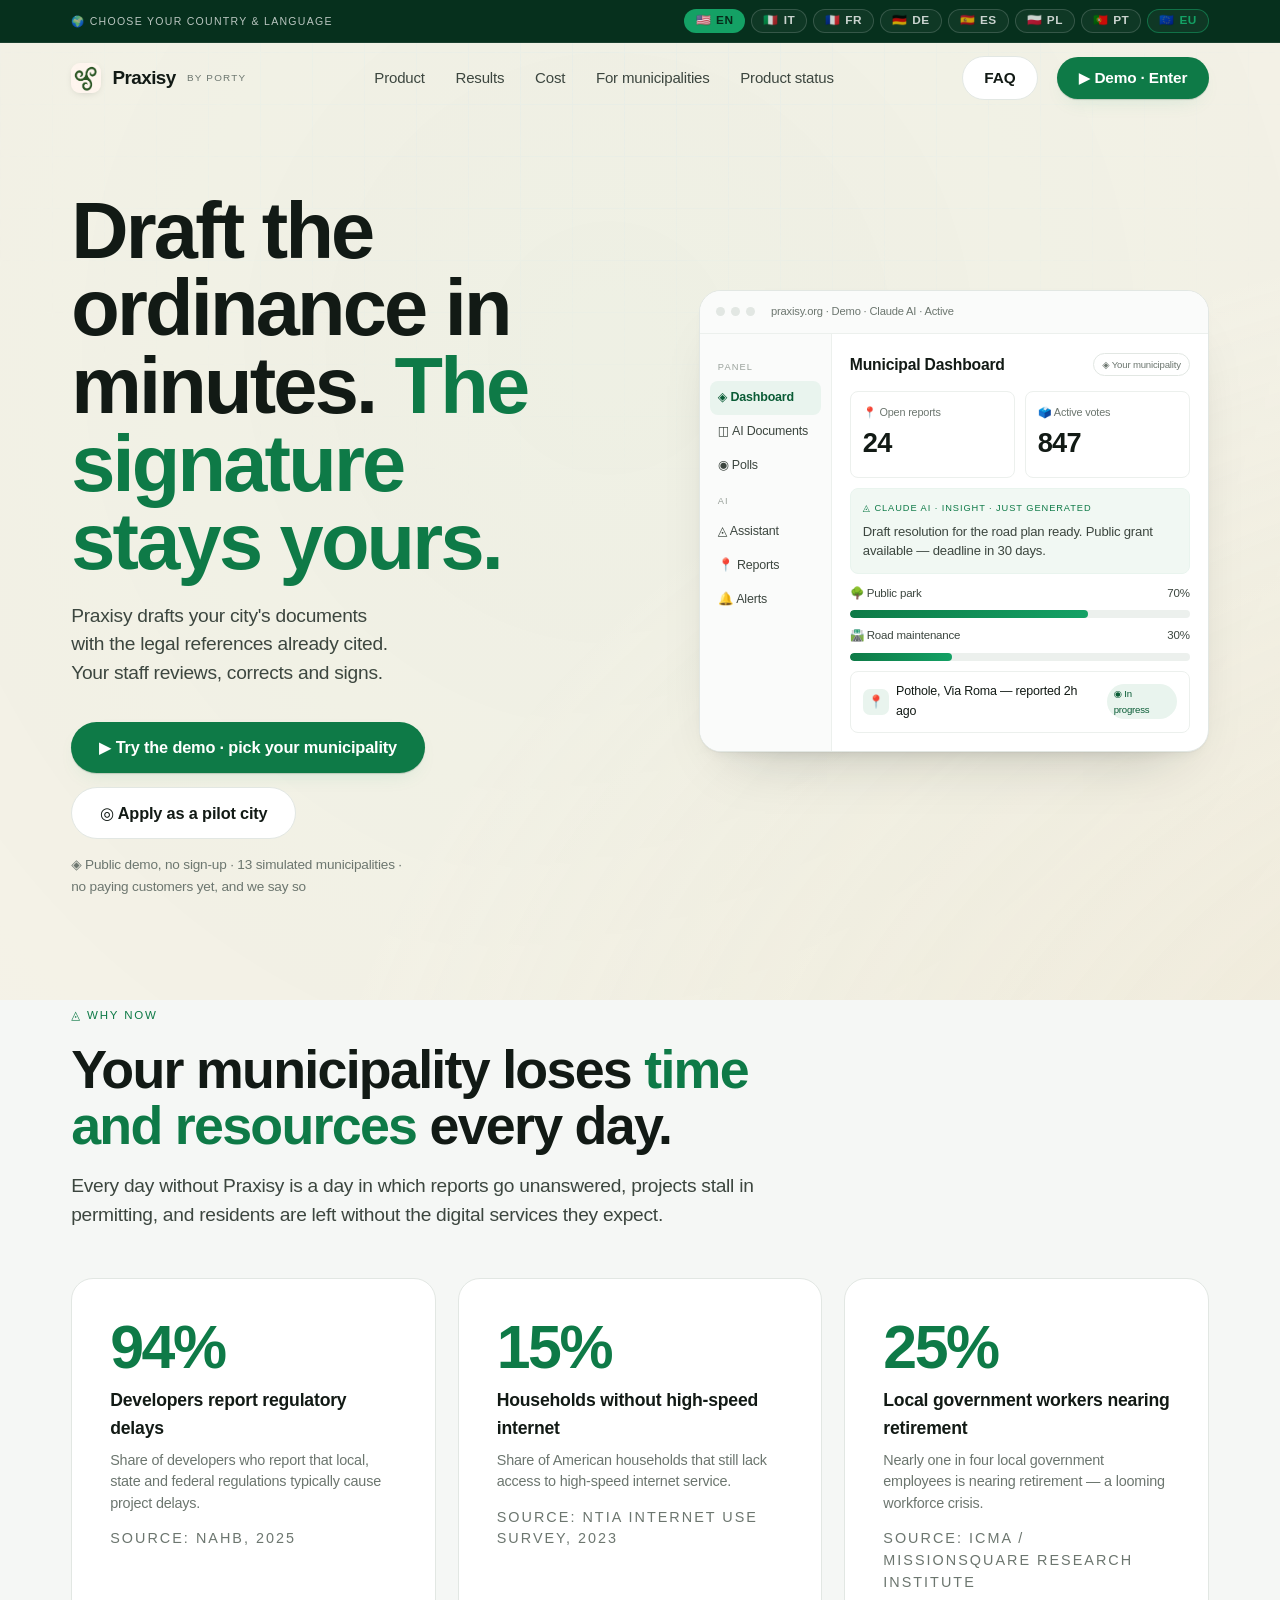
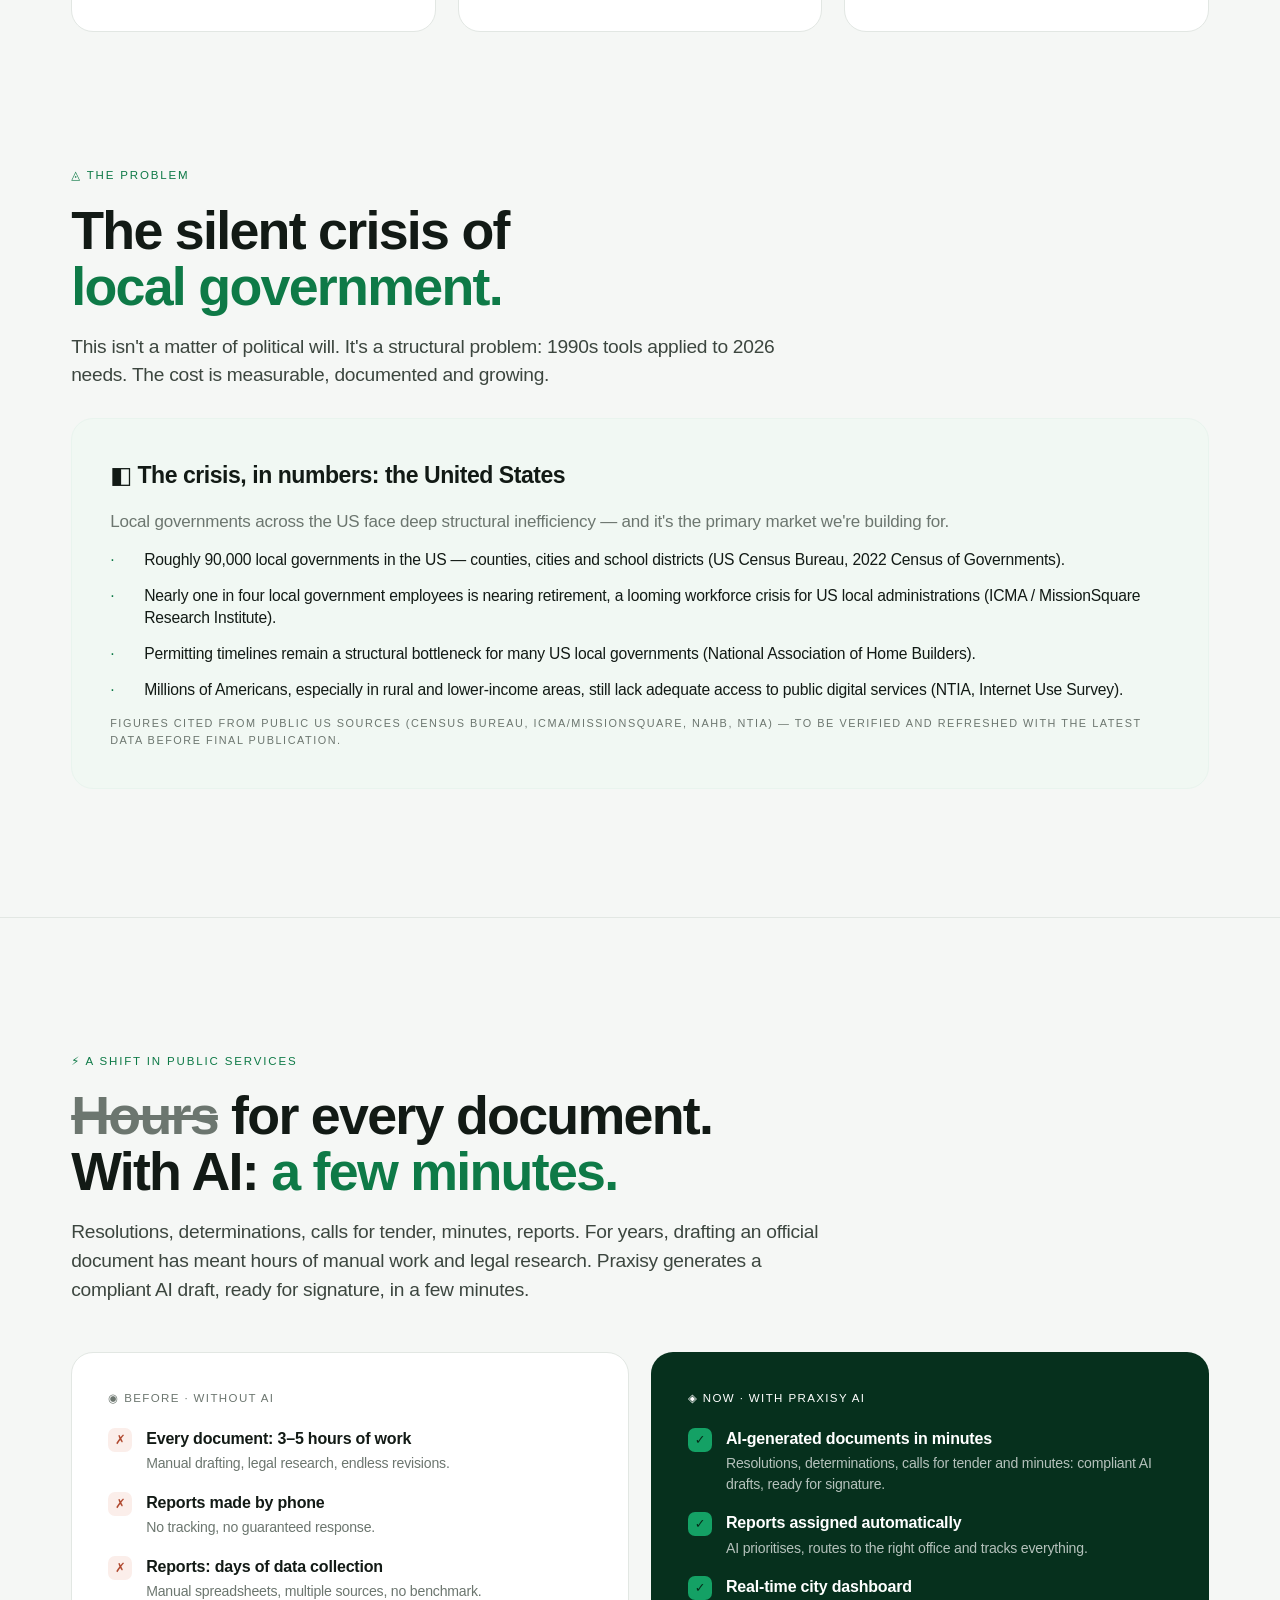
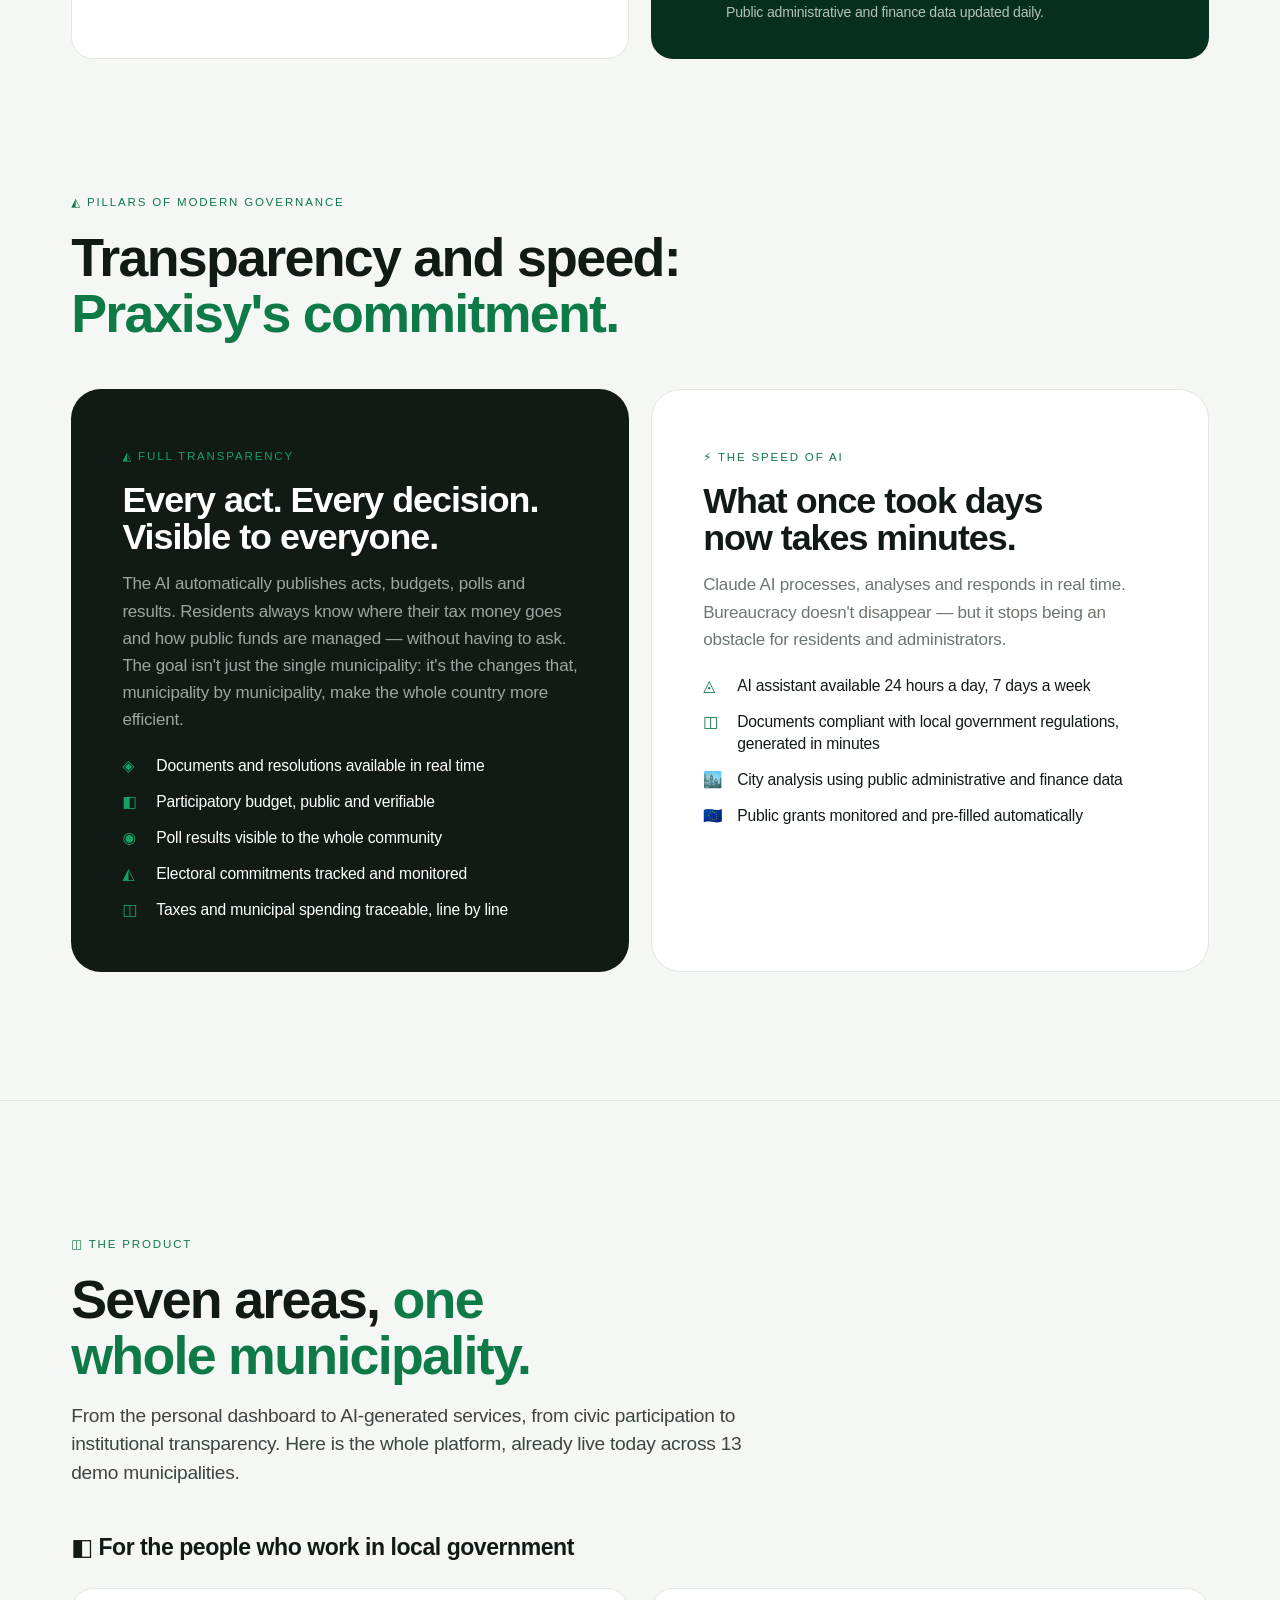
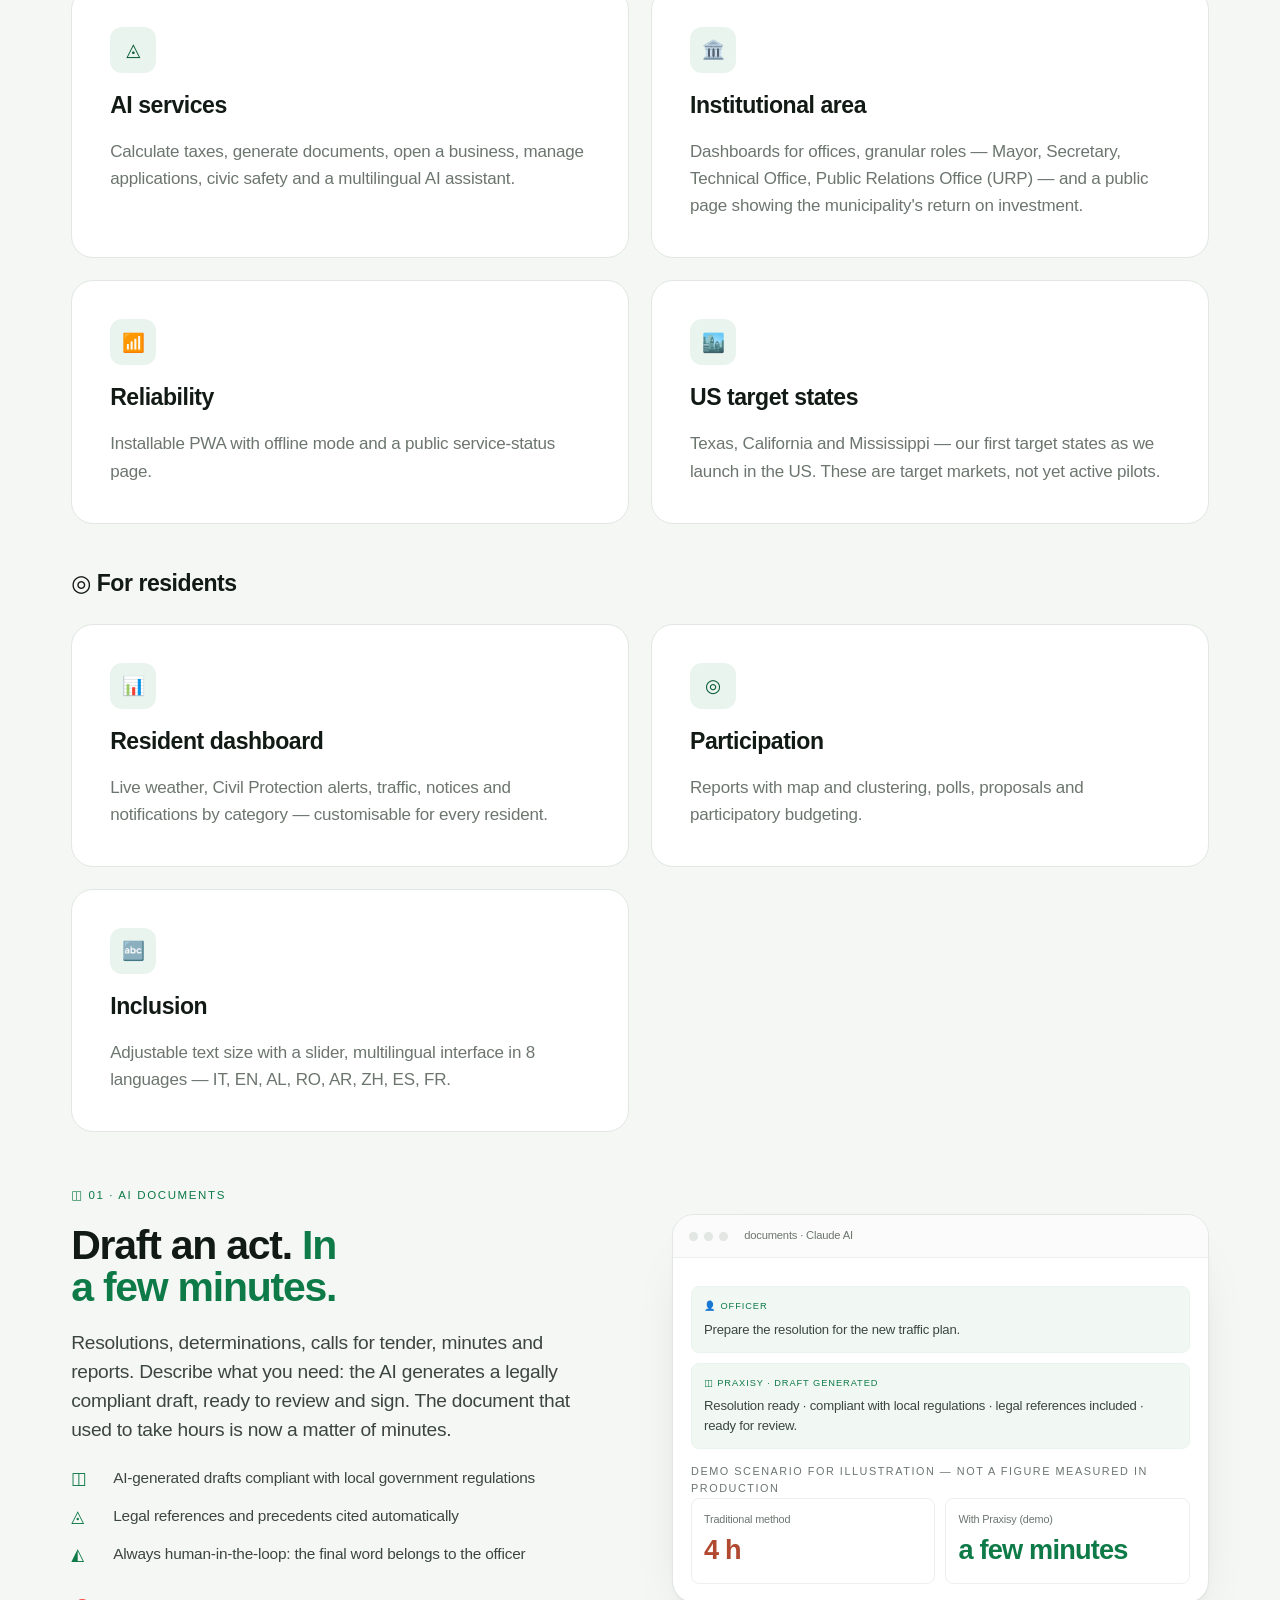
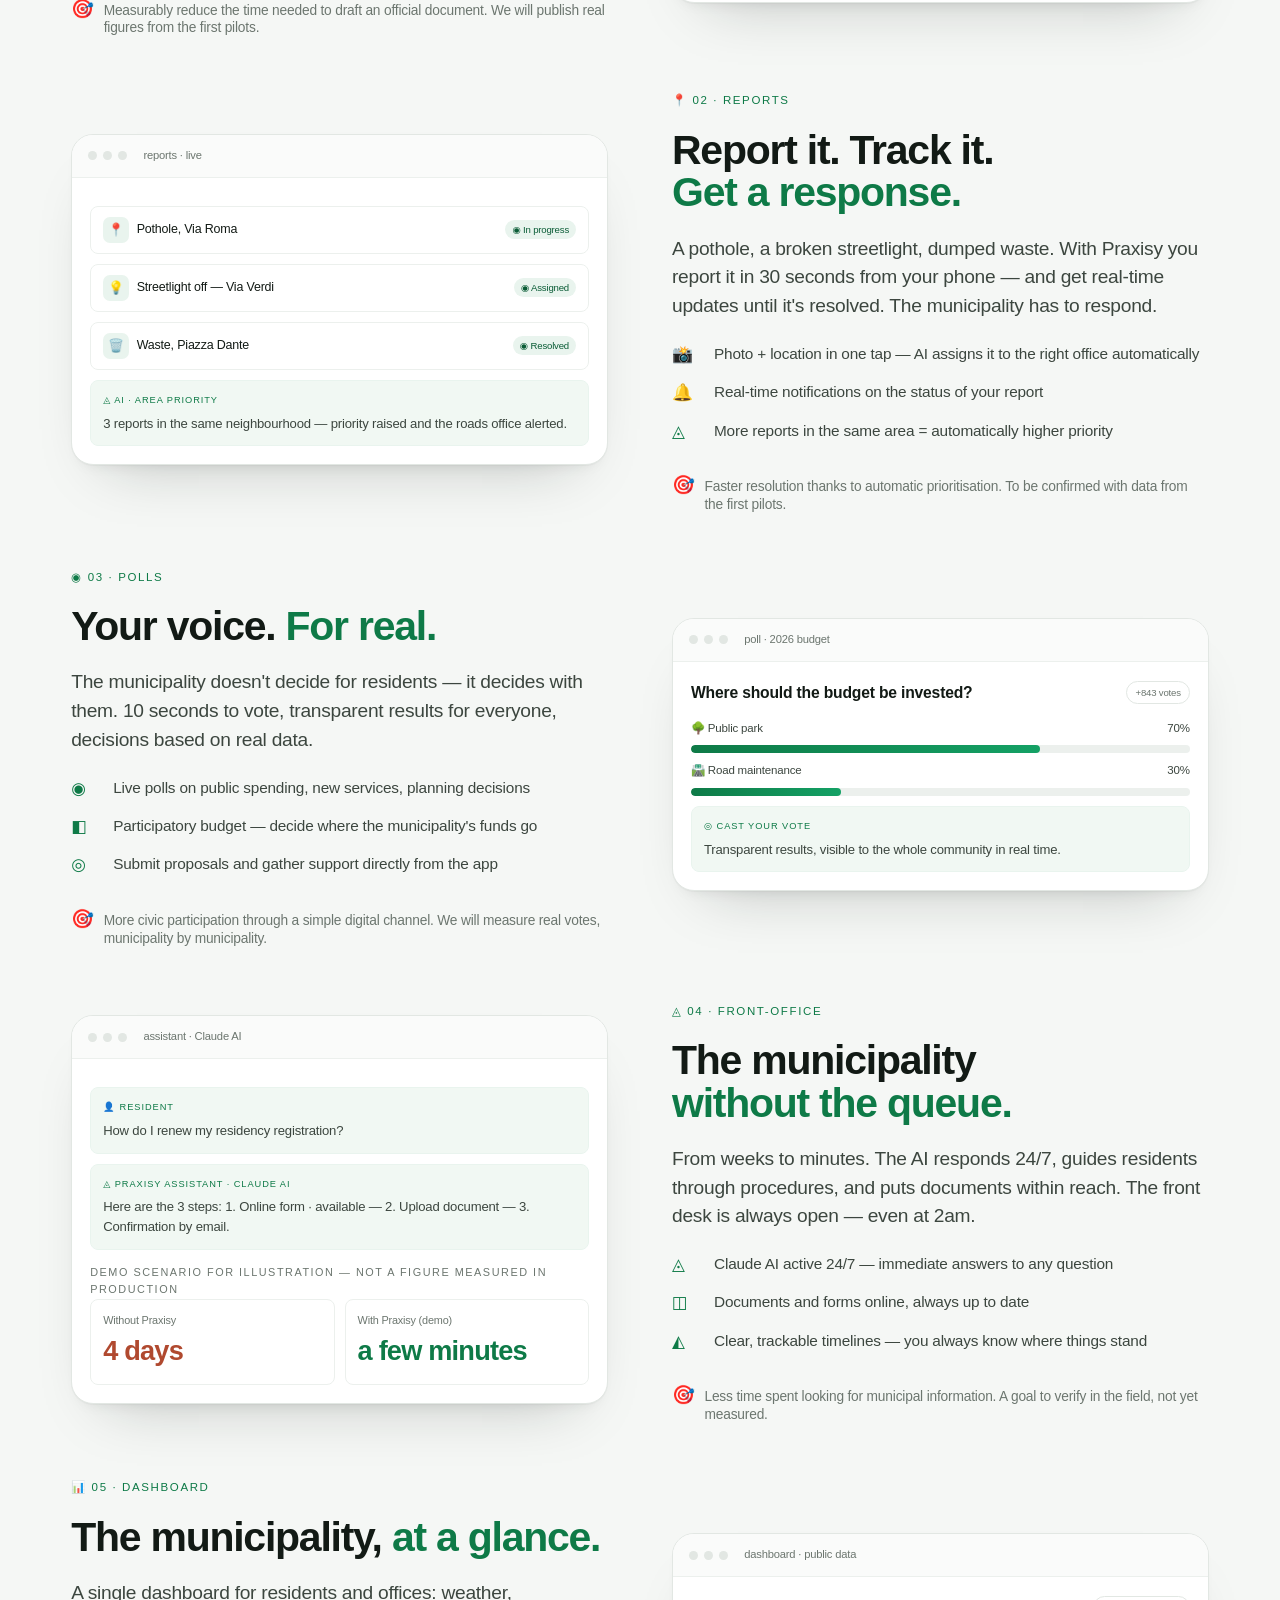
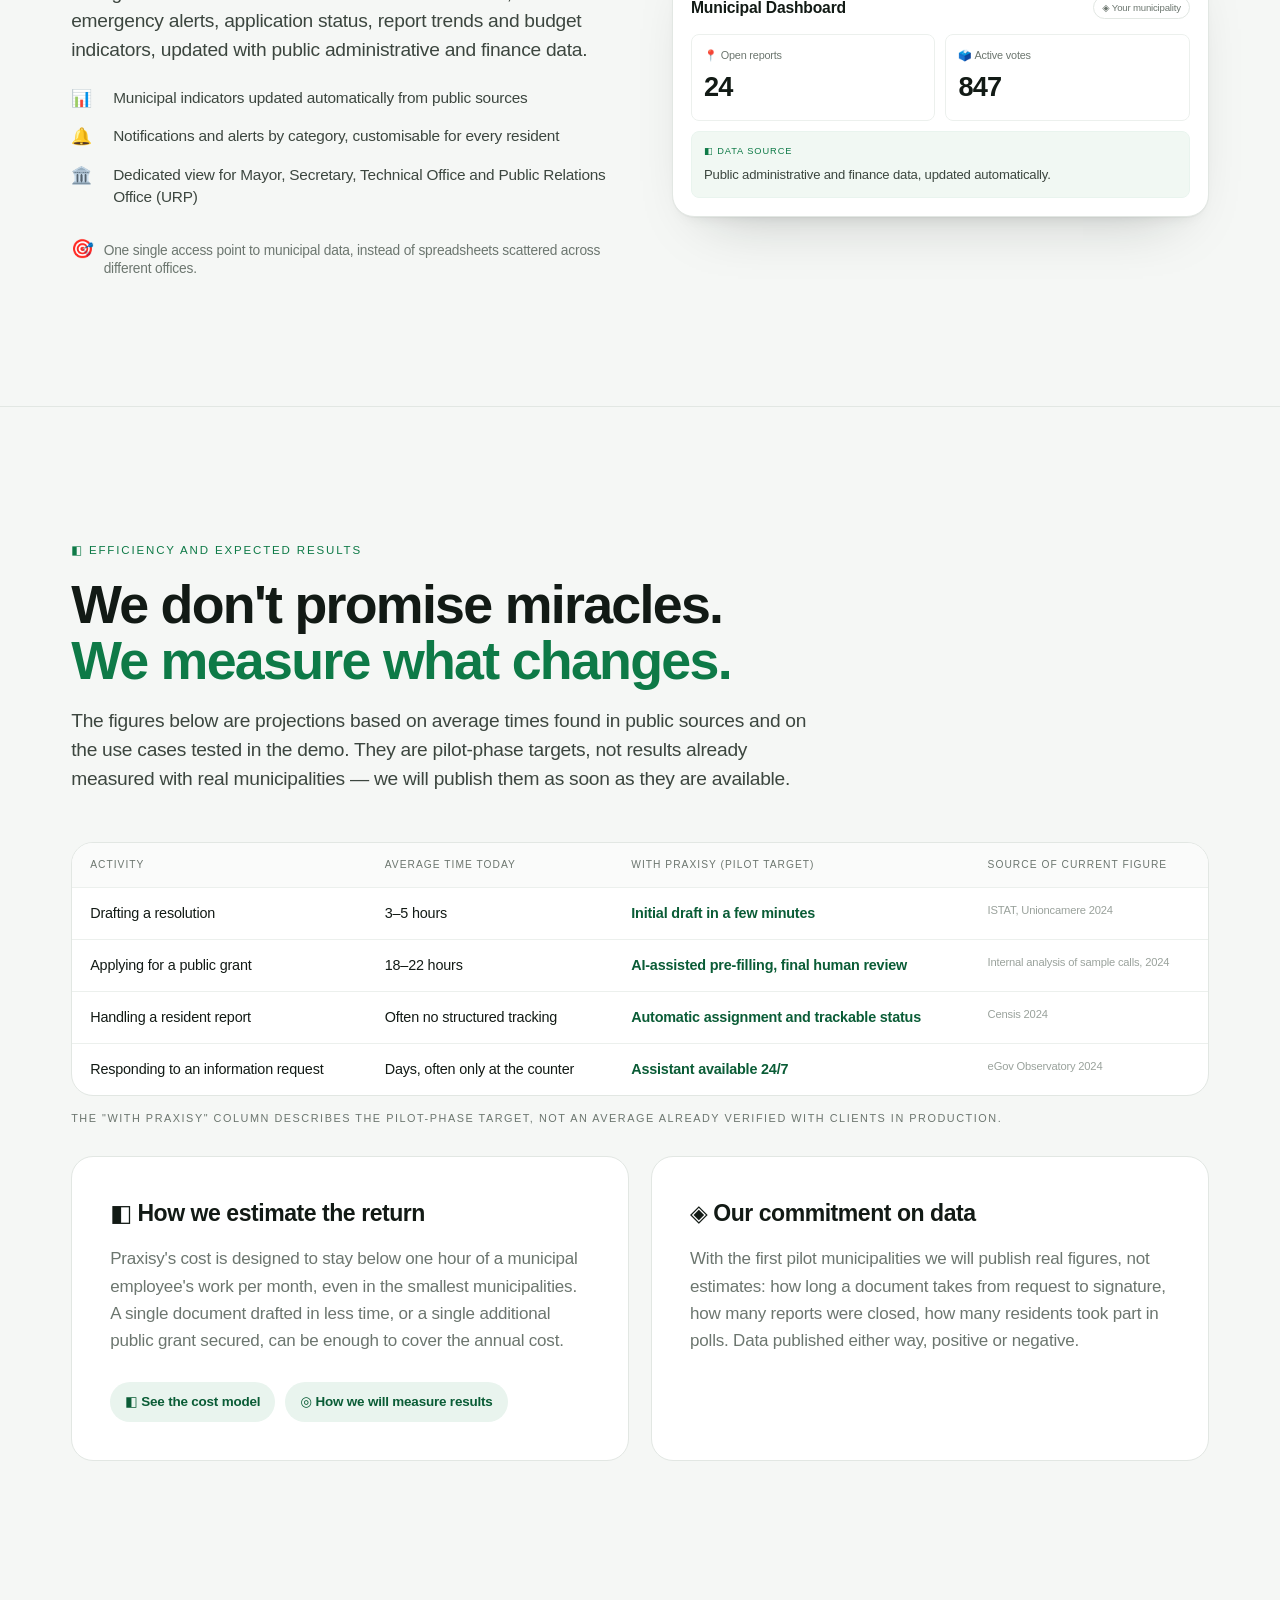
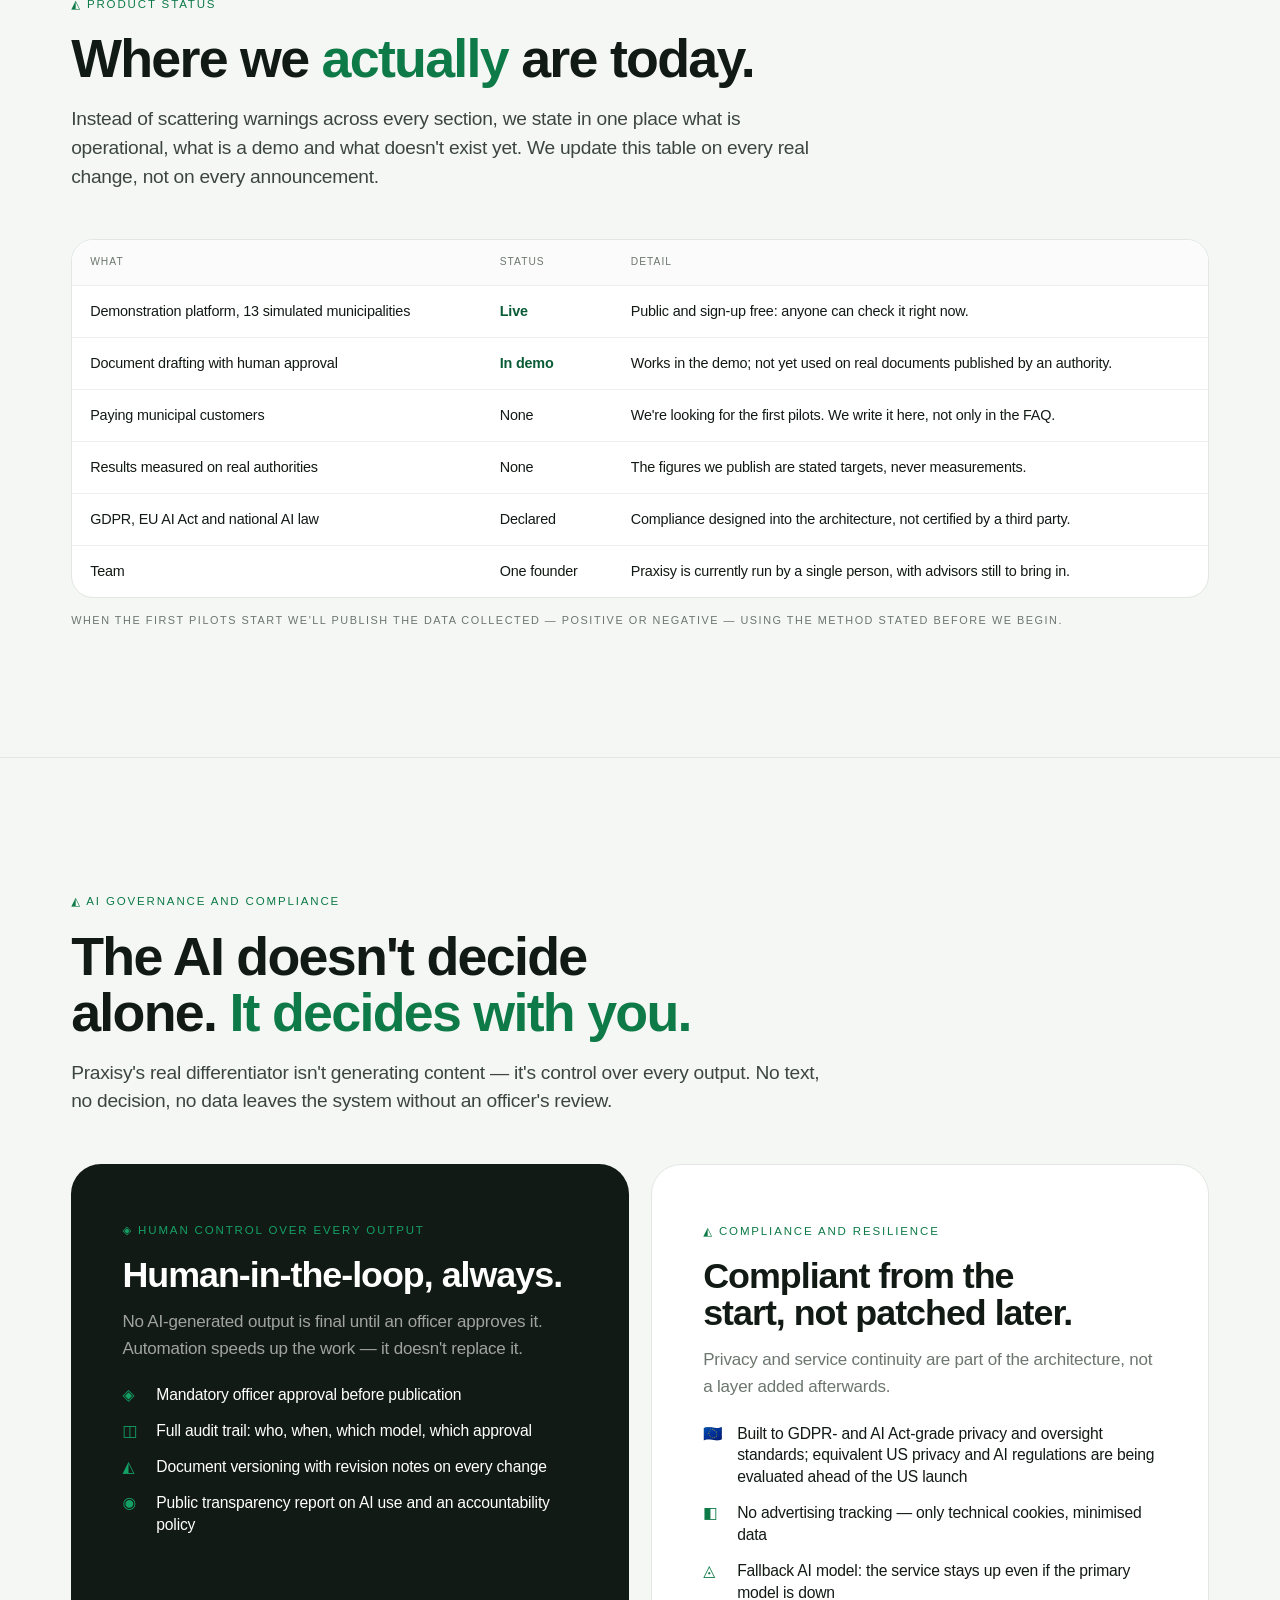
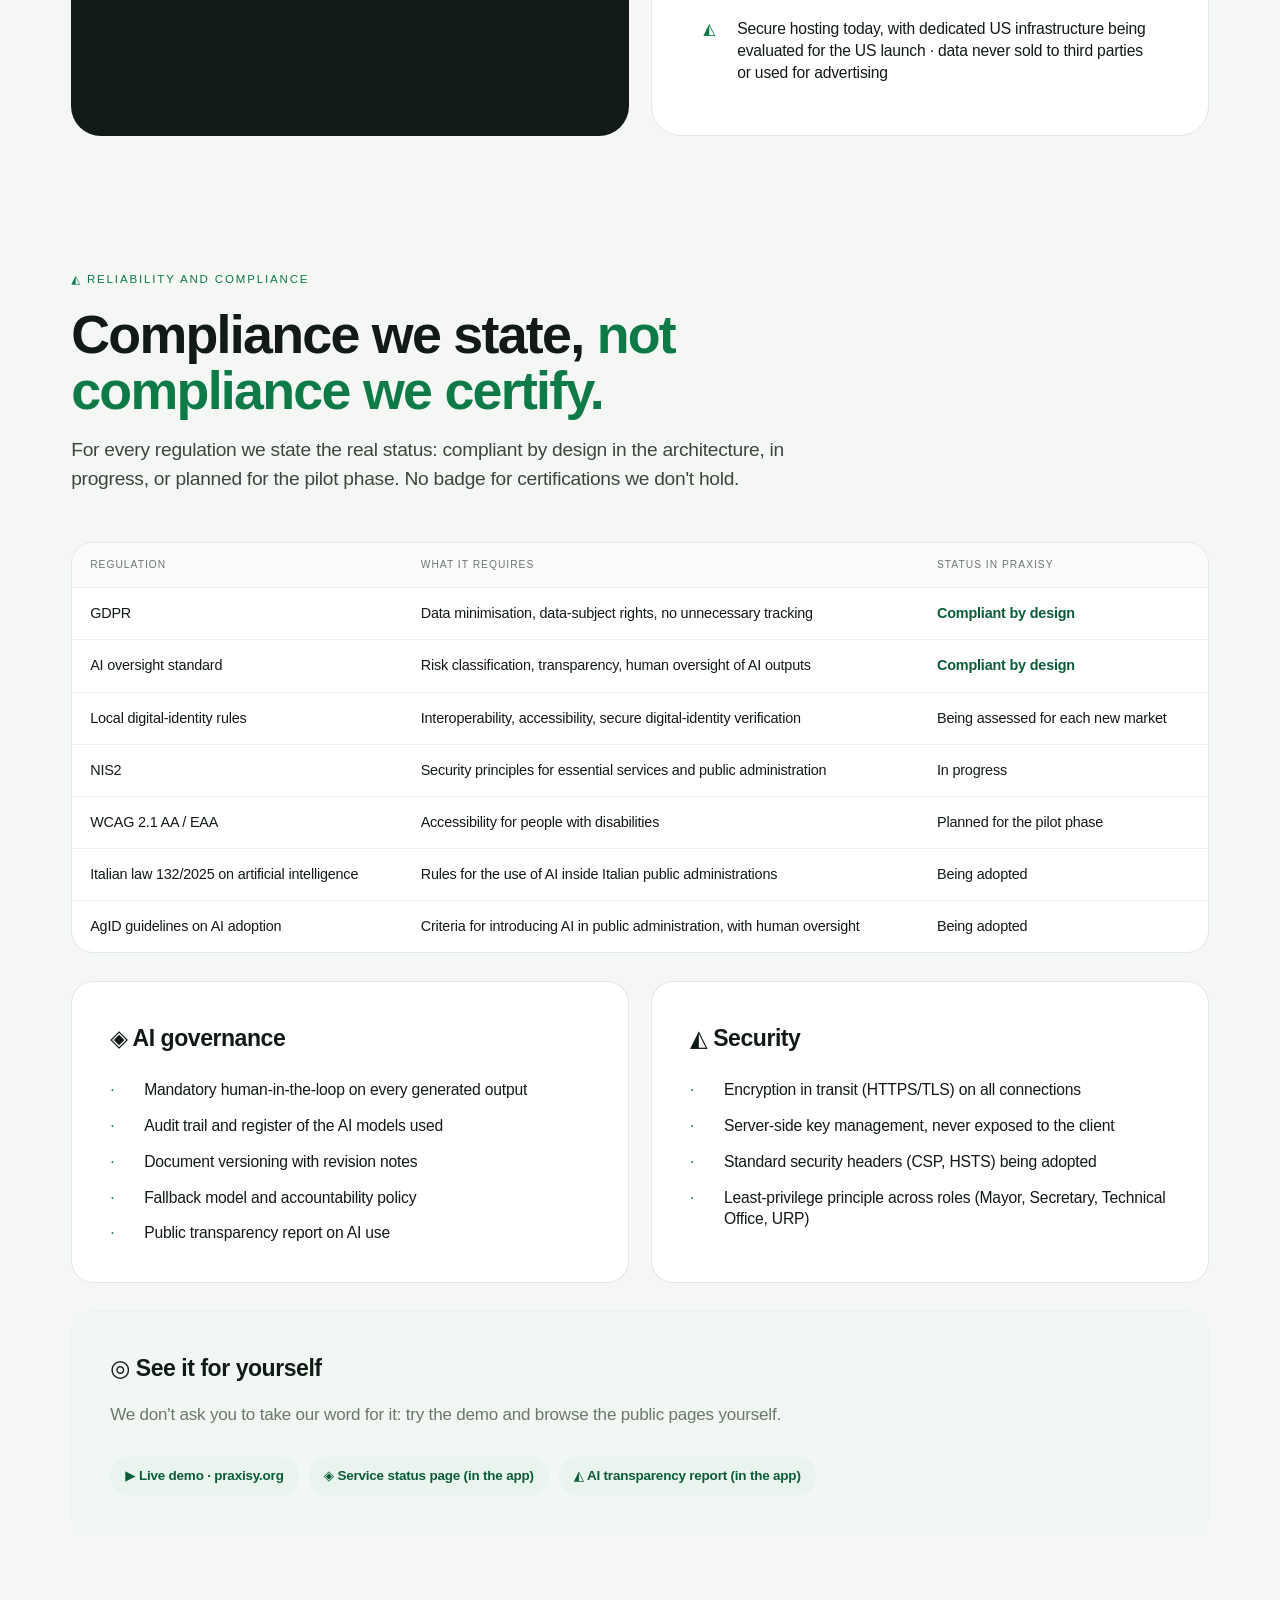
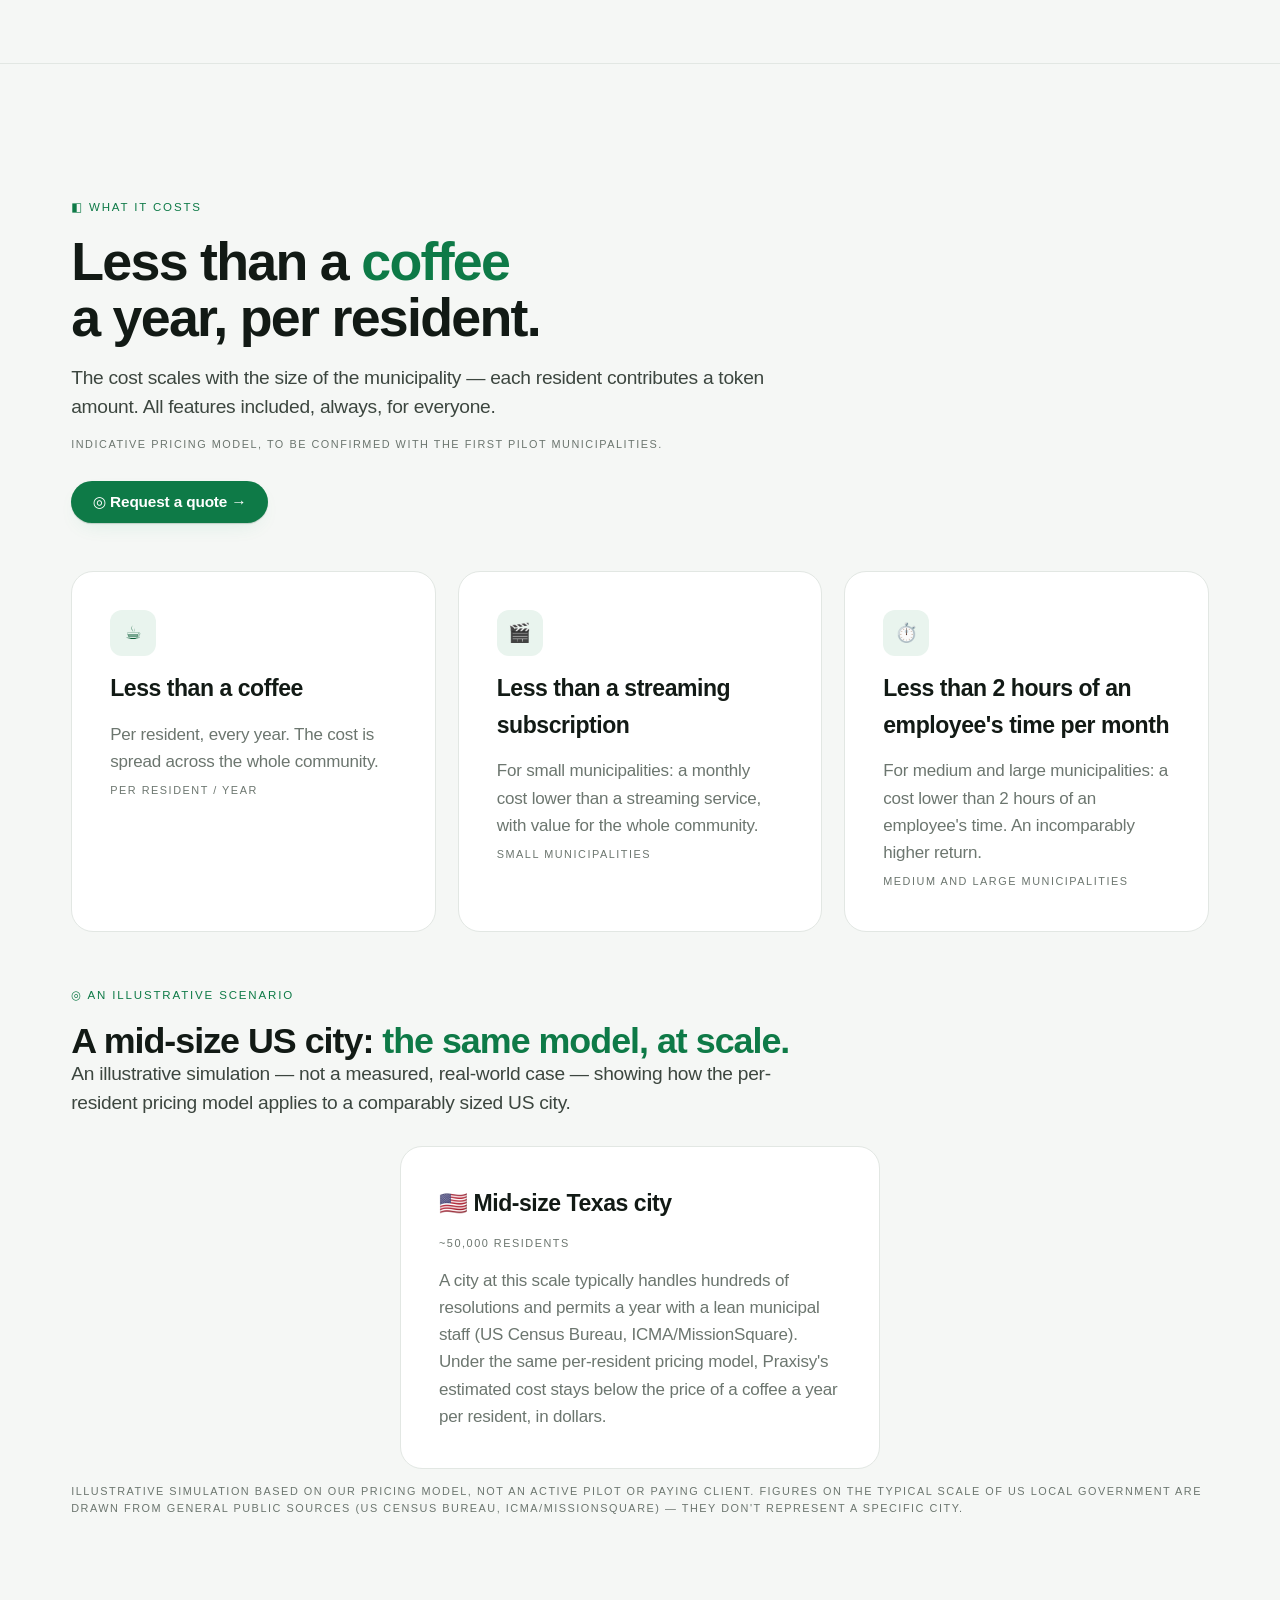
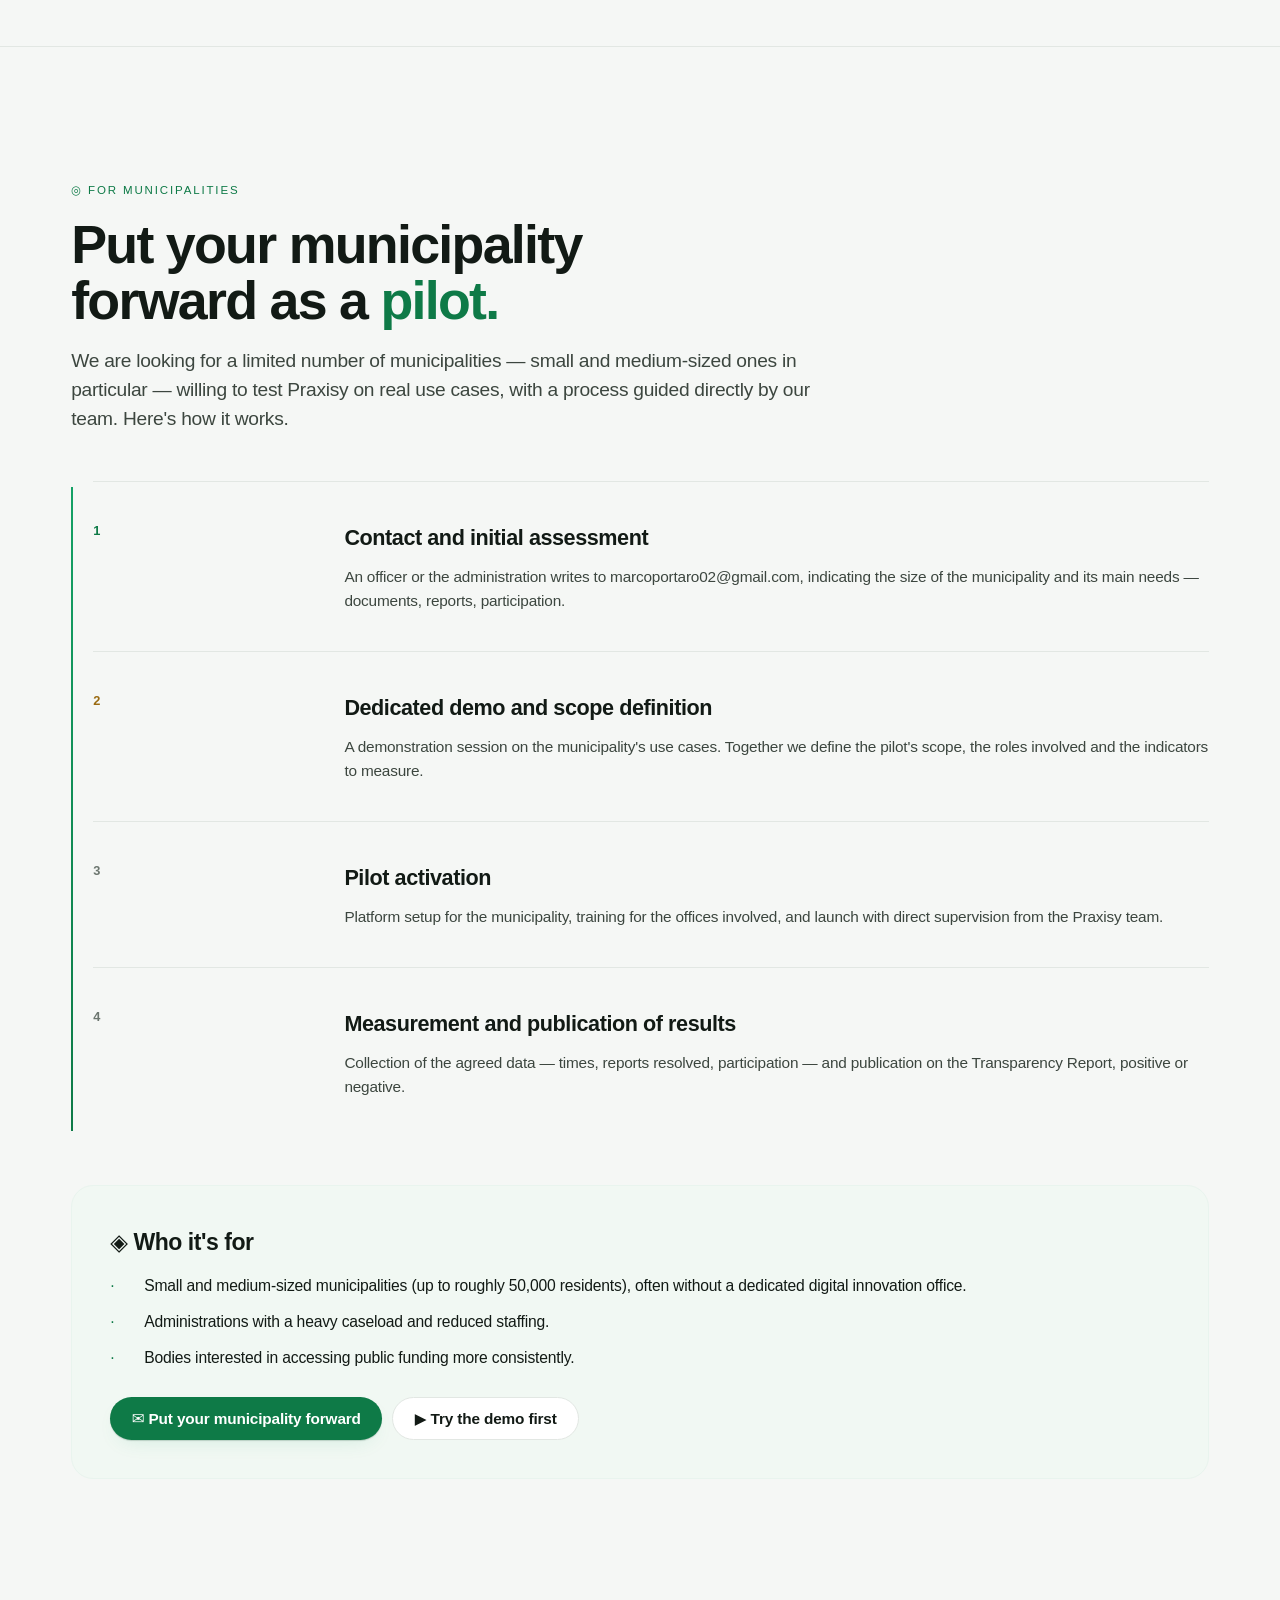
==== commit 76418860: "Fix stray closing div left by the product grid split The audience split of the product grid left one" ====
--- a/index.html
+++ b/index.html
@@ -443,7 +443,6 @@
         <p class="muted mt-s" data-i18n="mod.5p">Dimensione del testo regolabile con slider, interfaccia multilingua in 8 lingue — IT, EN, AL, RO, AR, ZH, ES, FR.</p>
       </div>
     </div>
-    </div>
 
     <!-- 01 Documenti AI -->
     <div class="feat mt-l reveal">
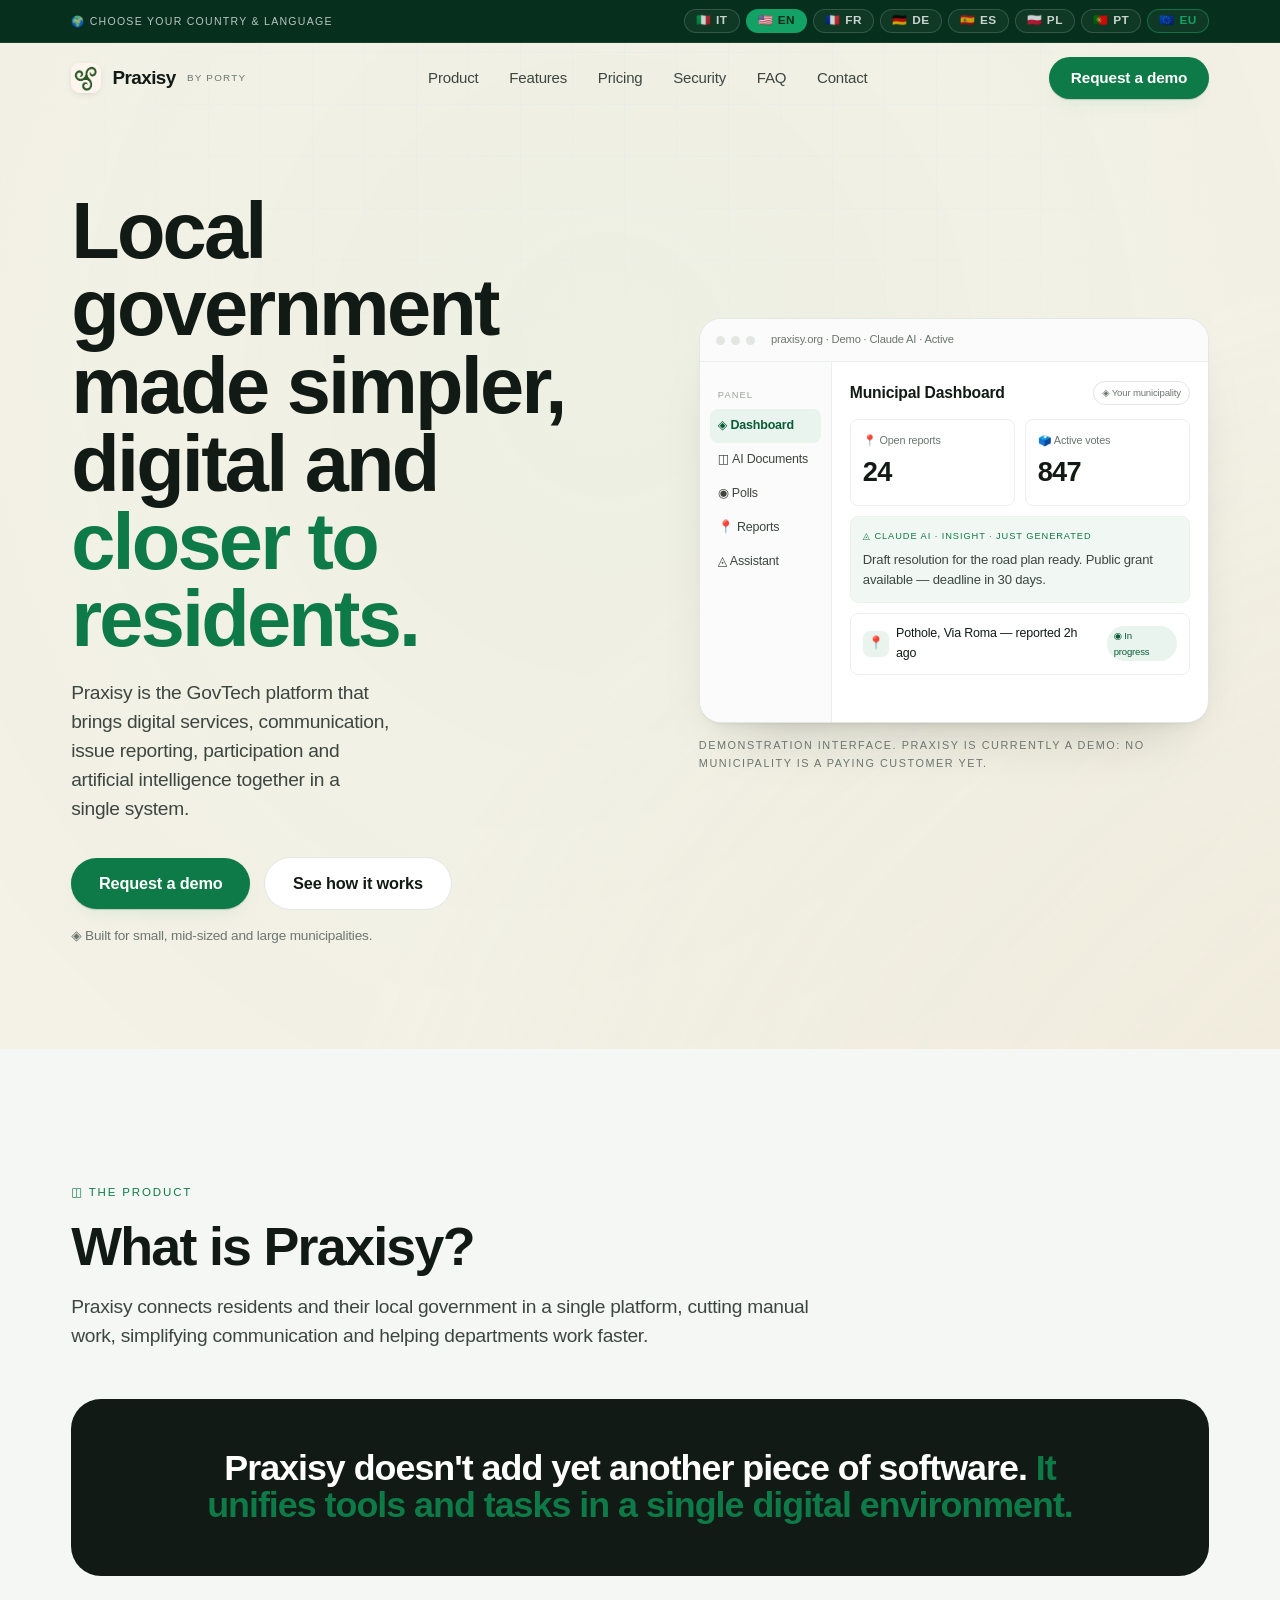
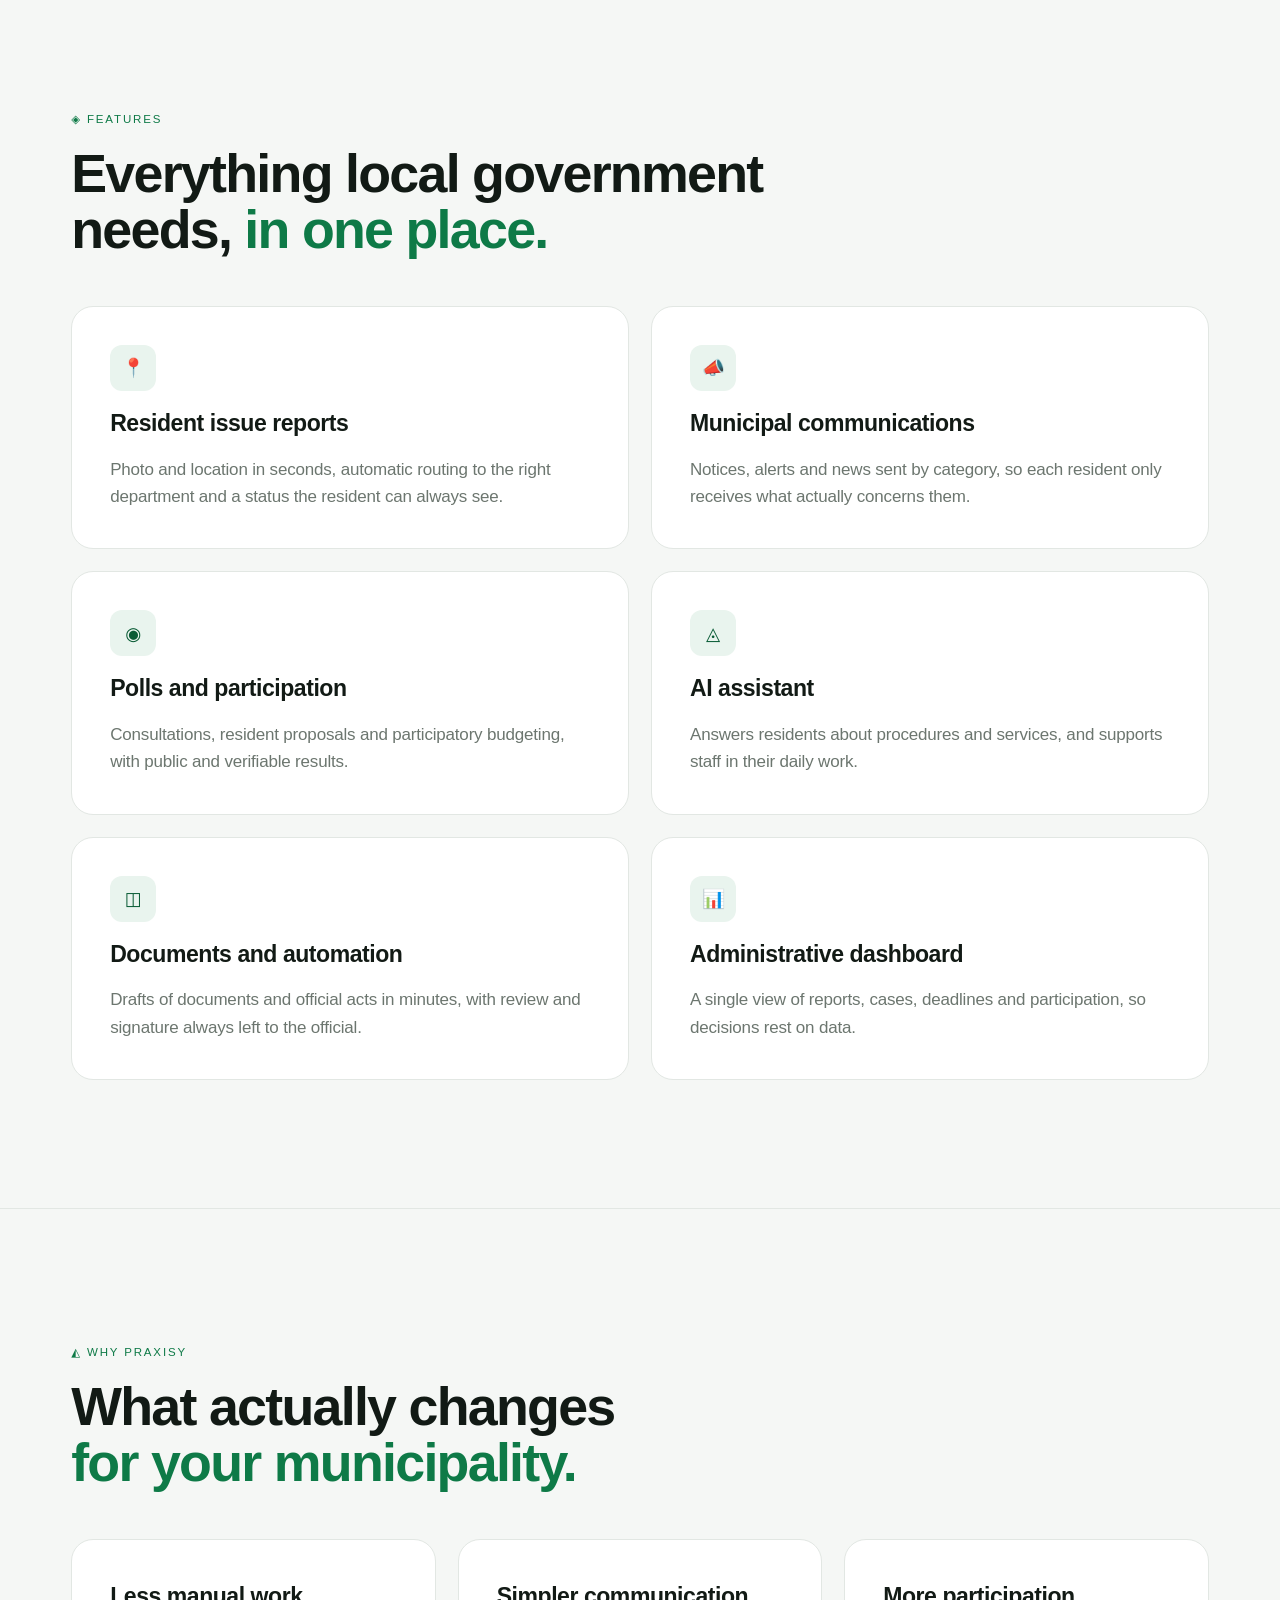
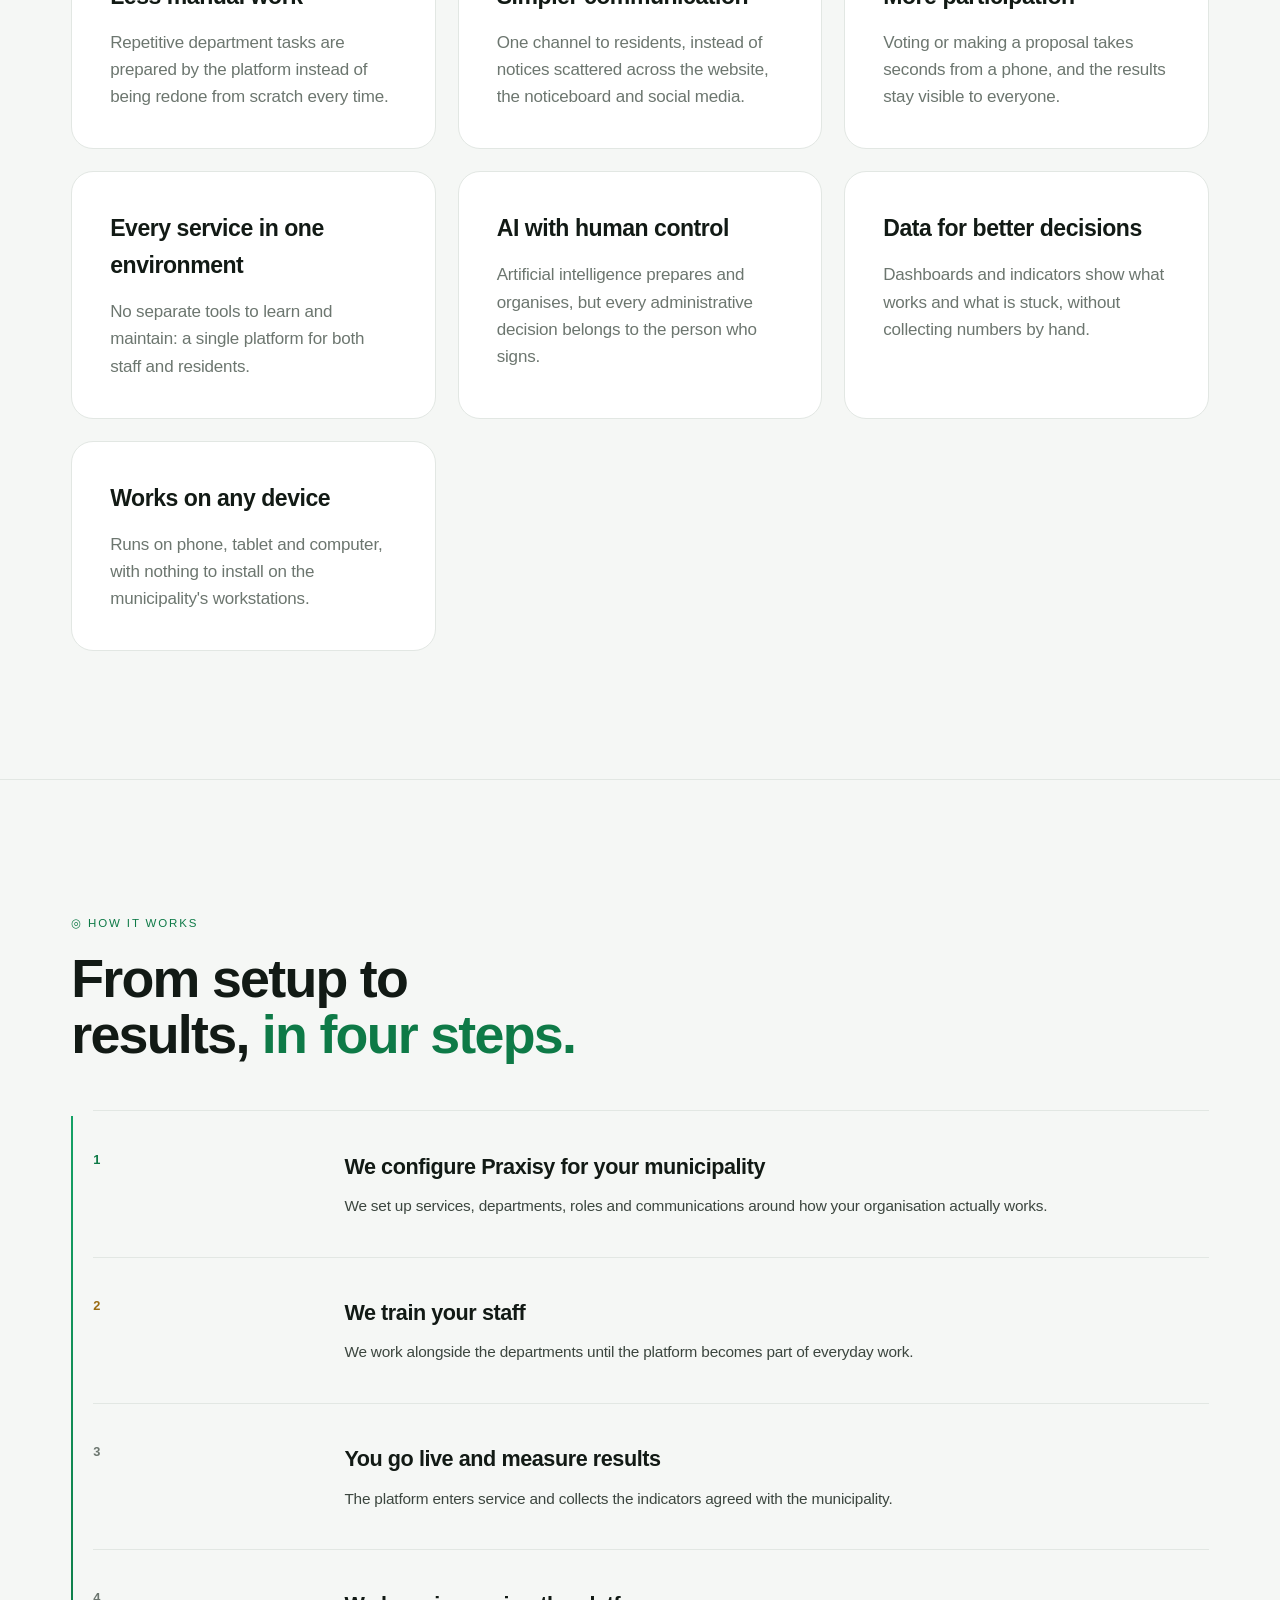
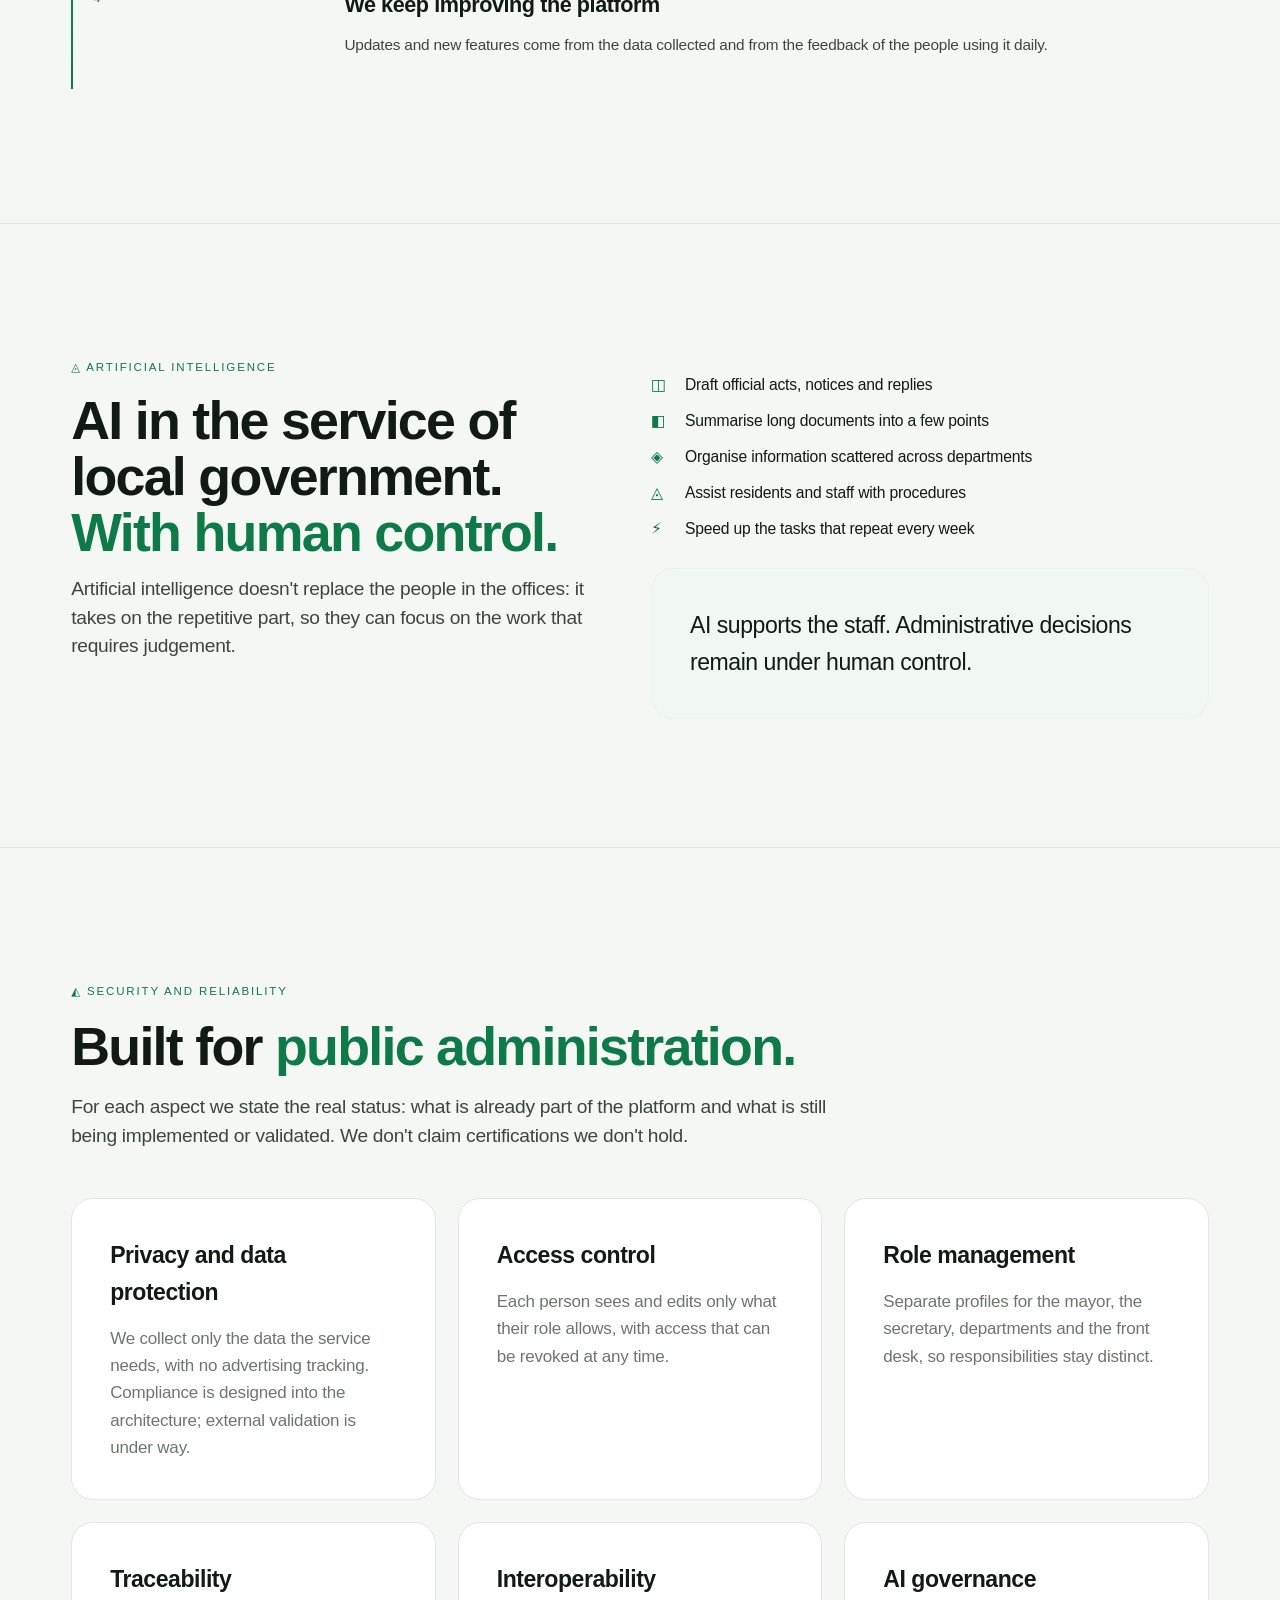
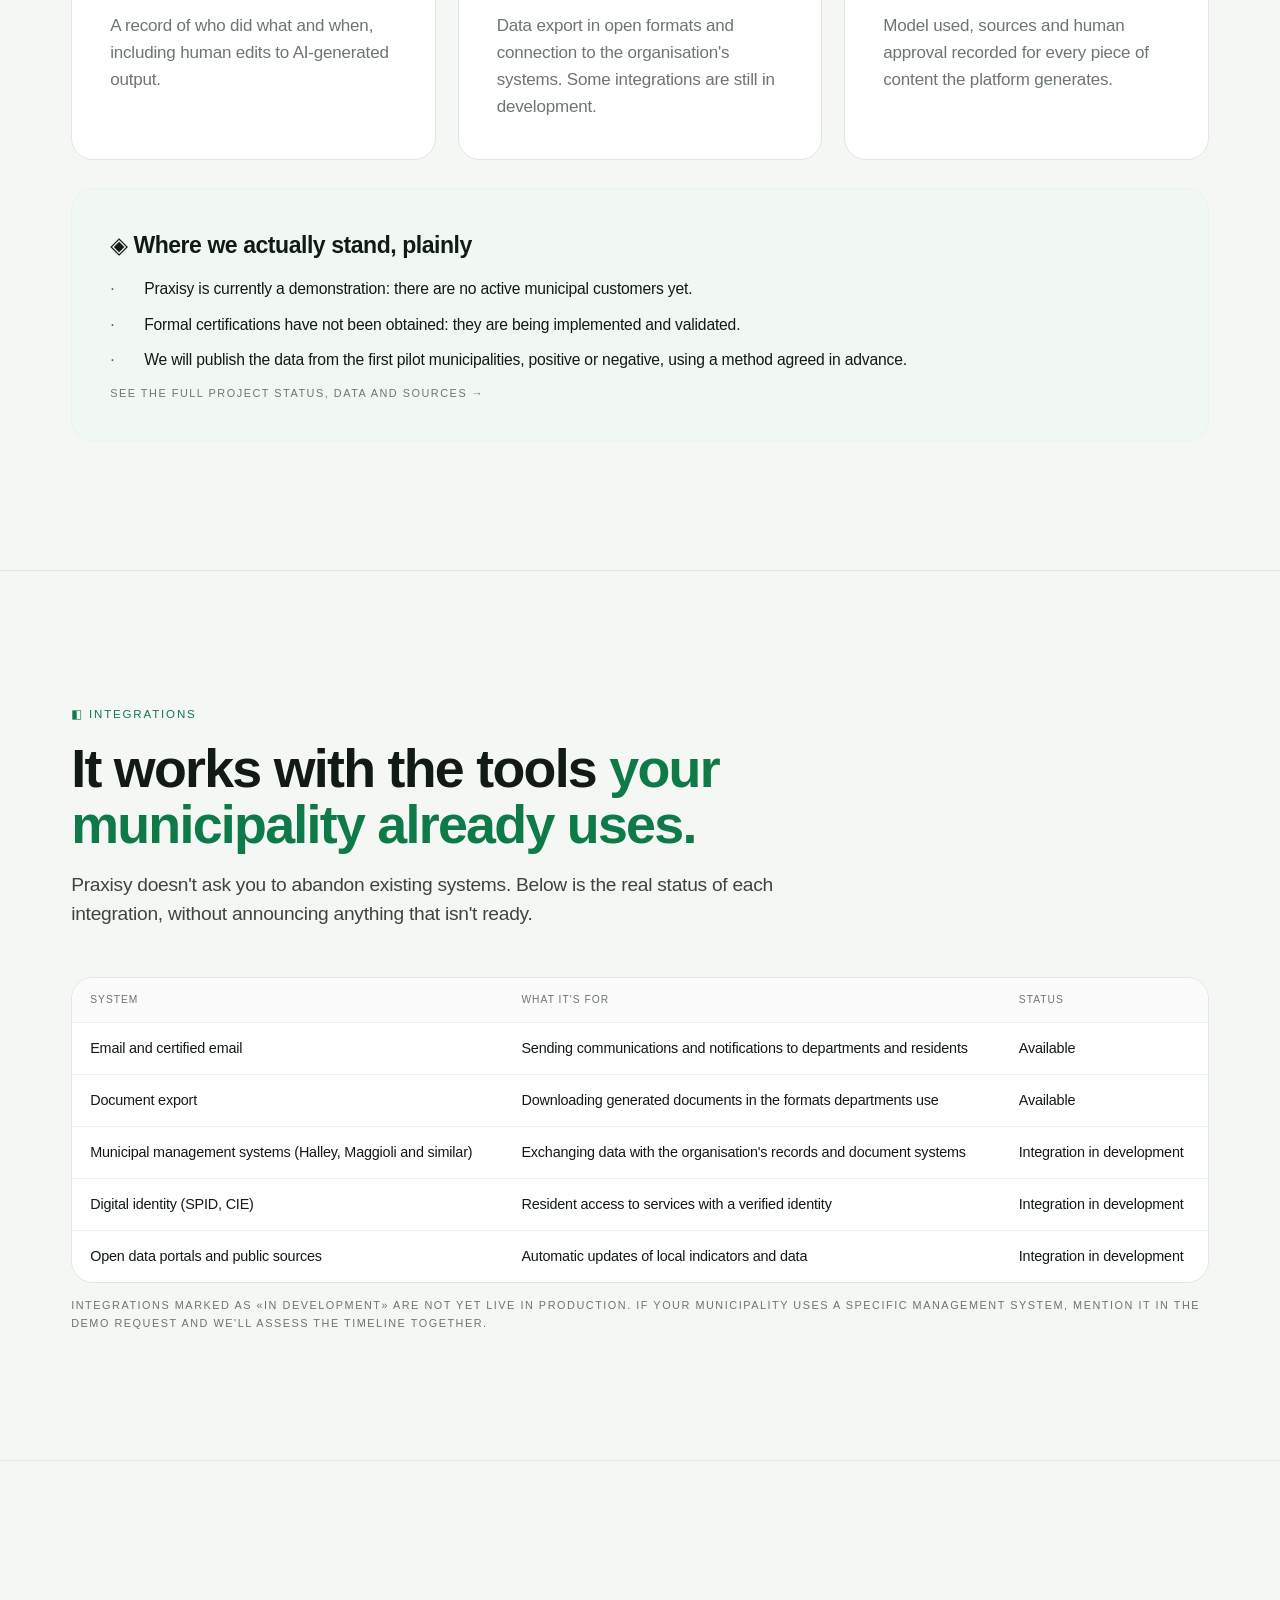
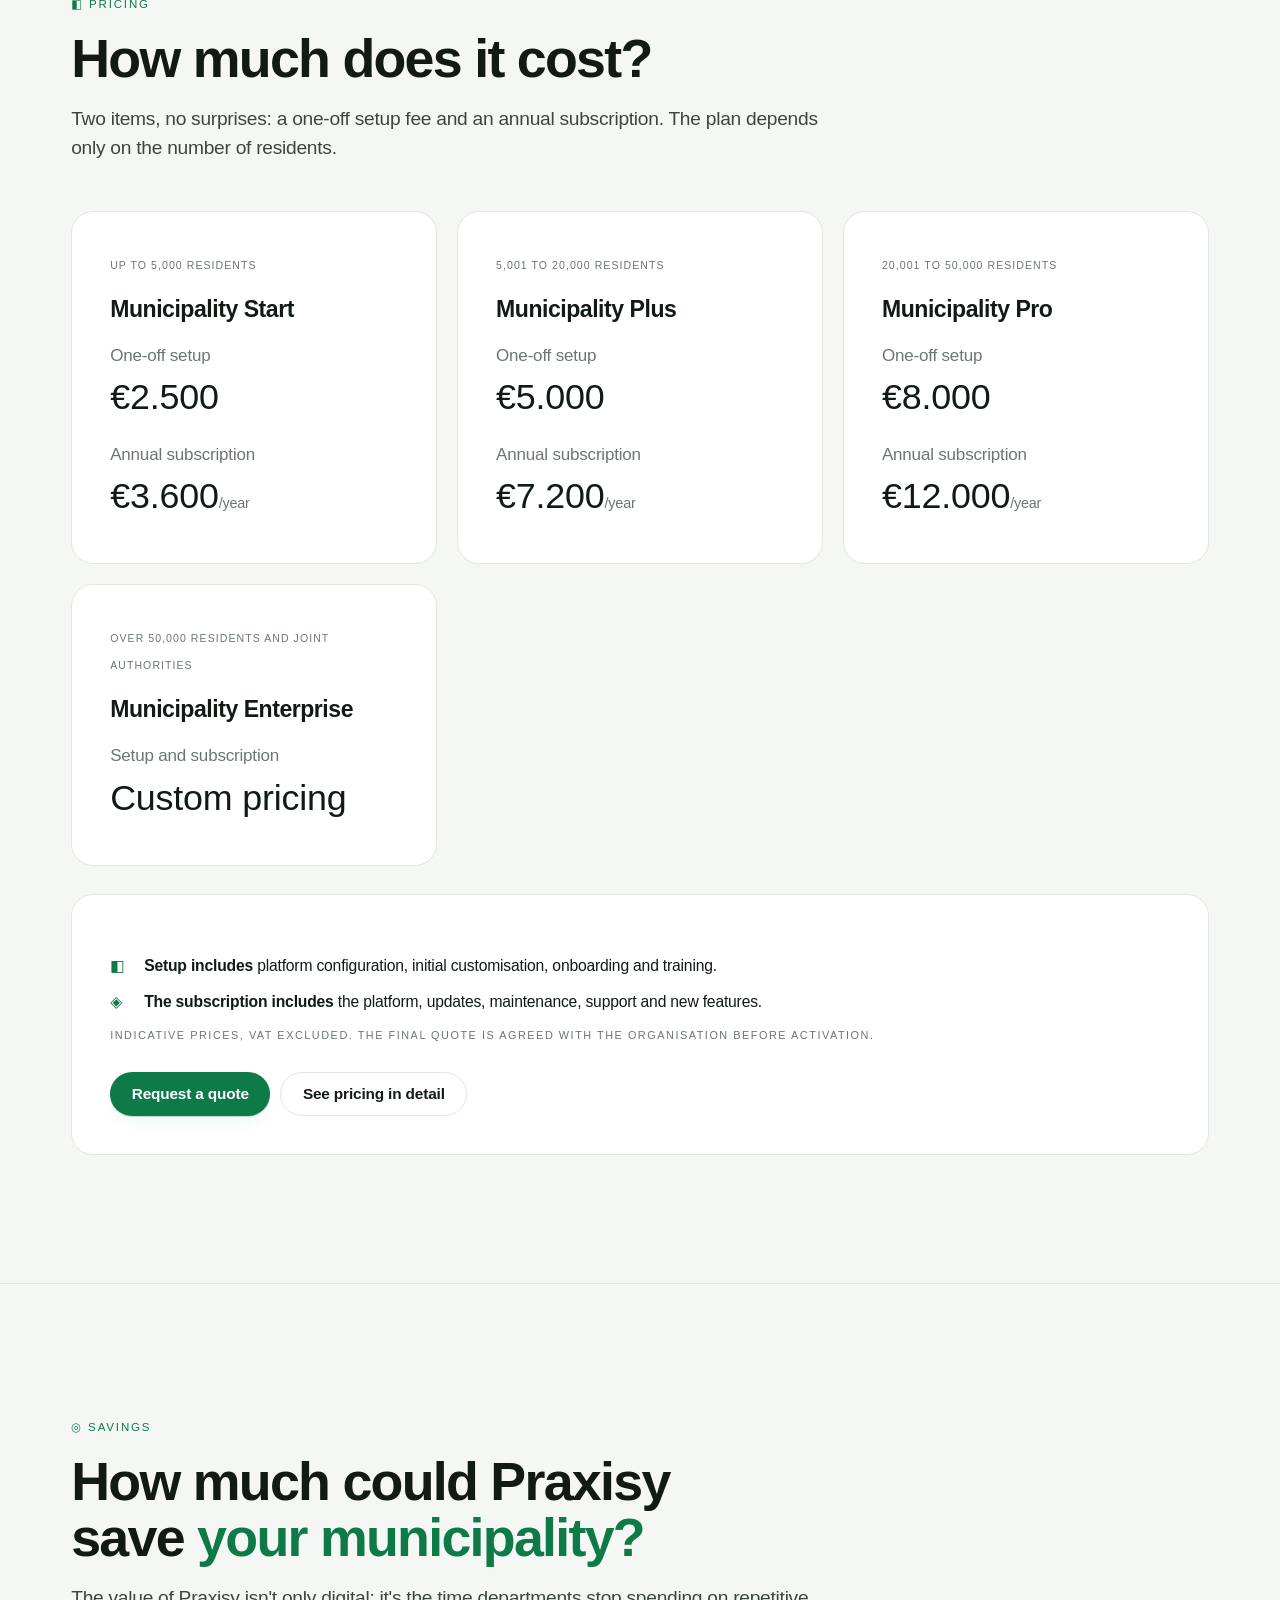
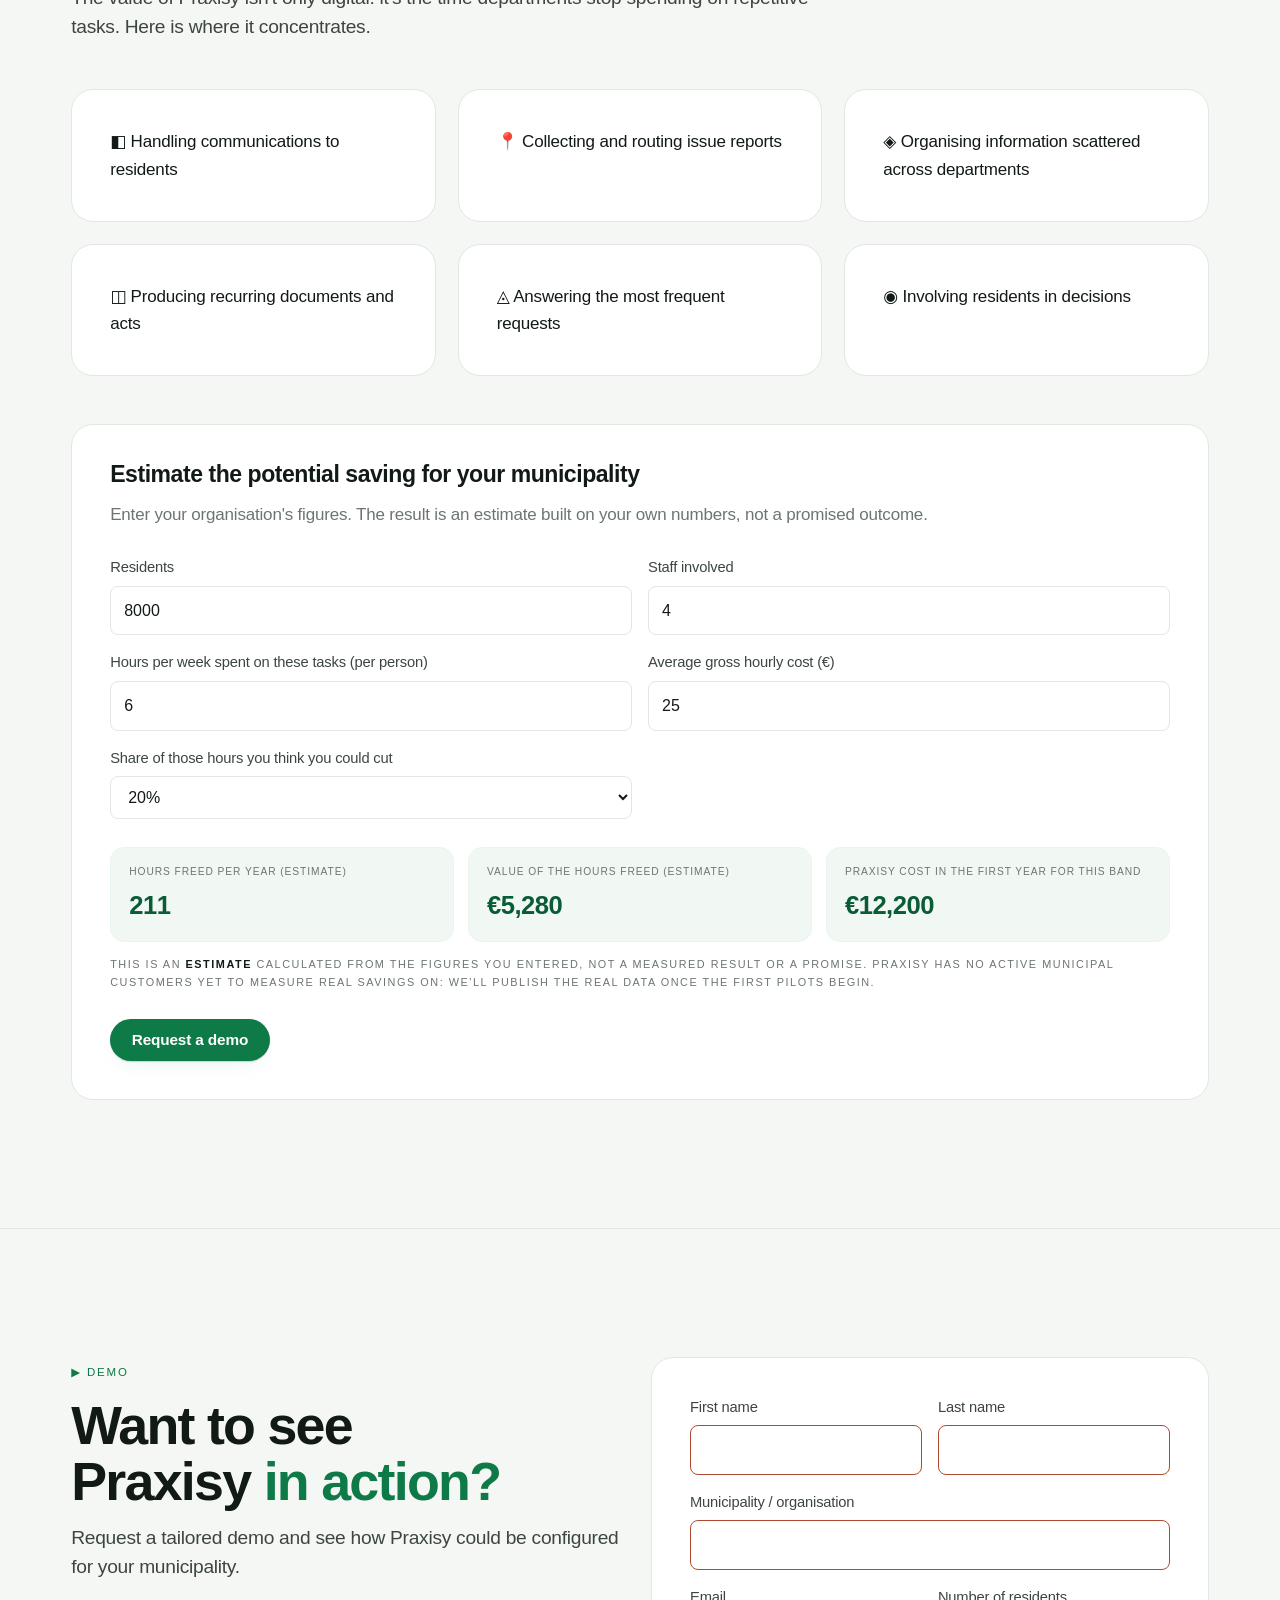
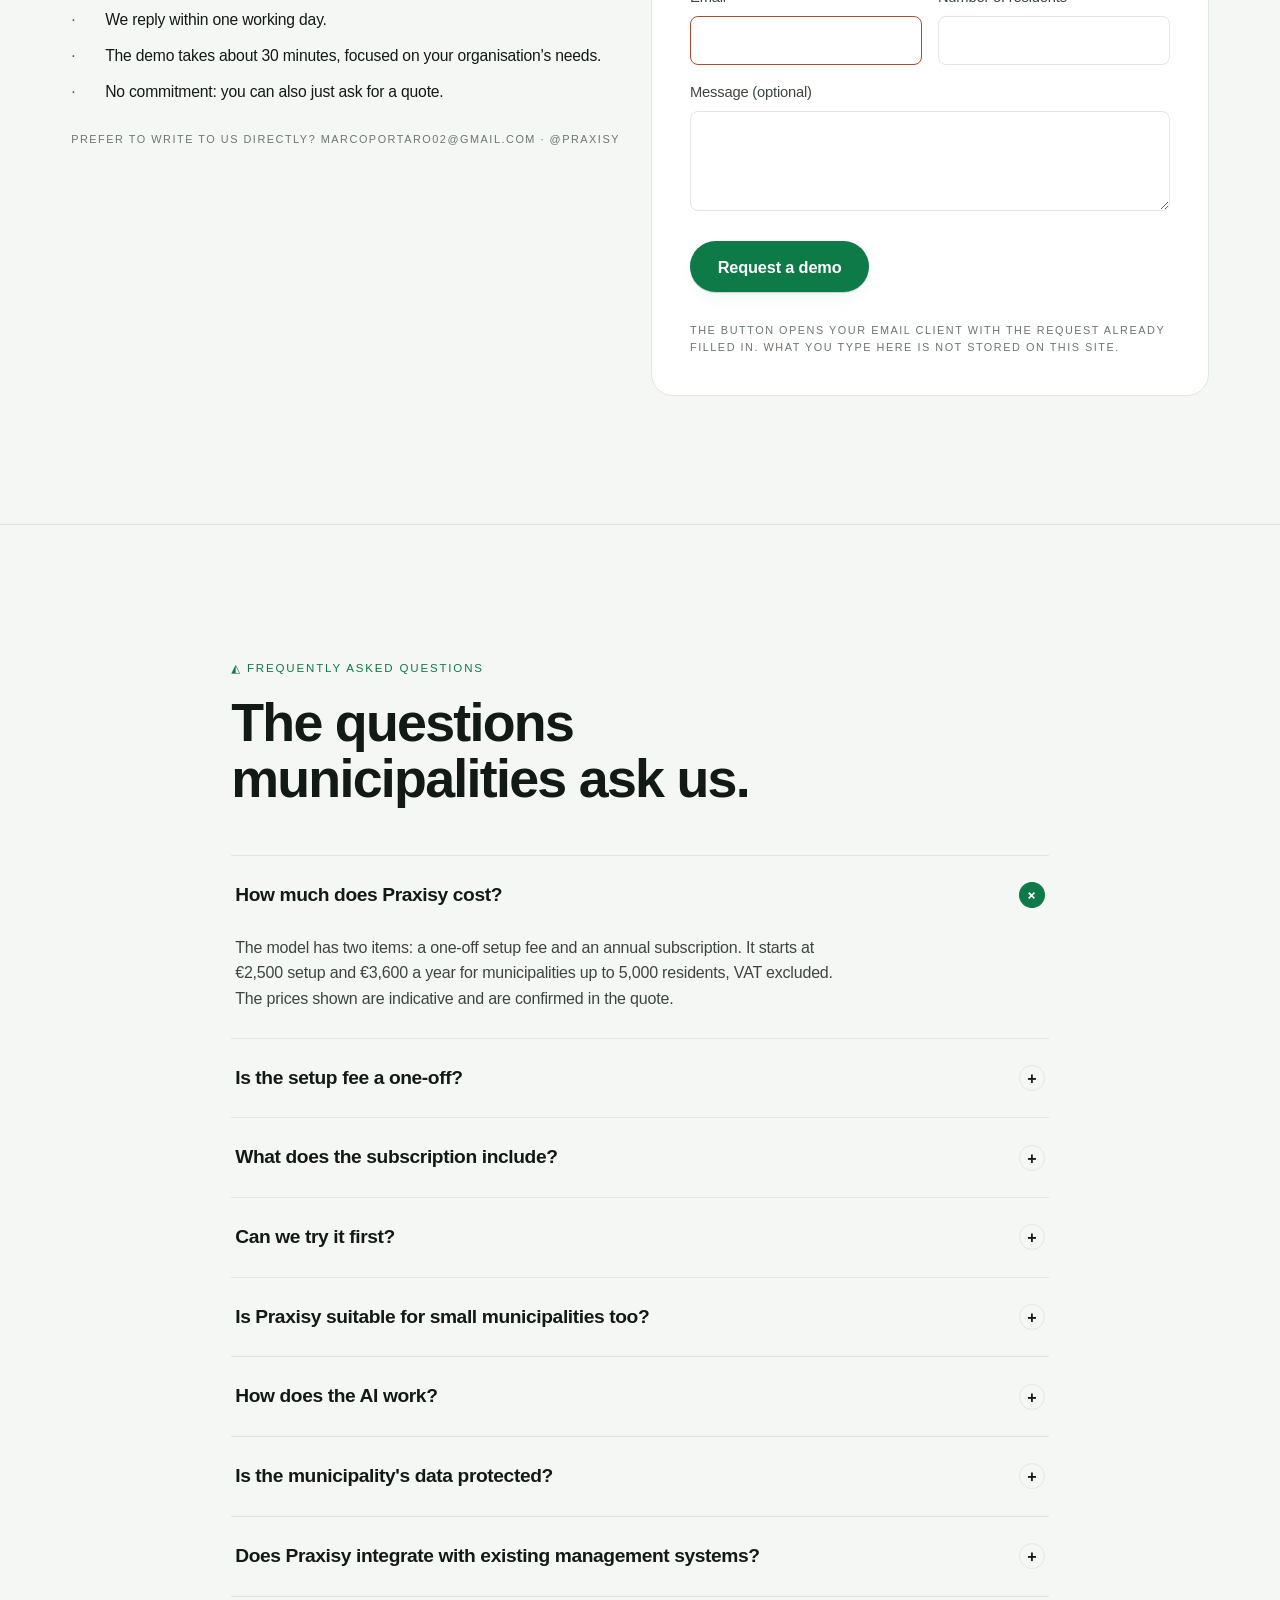
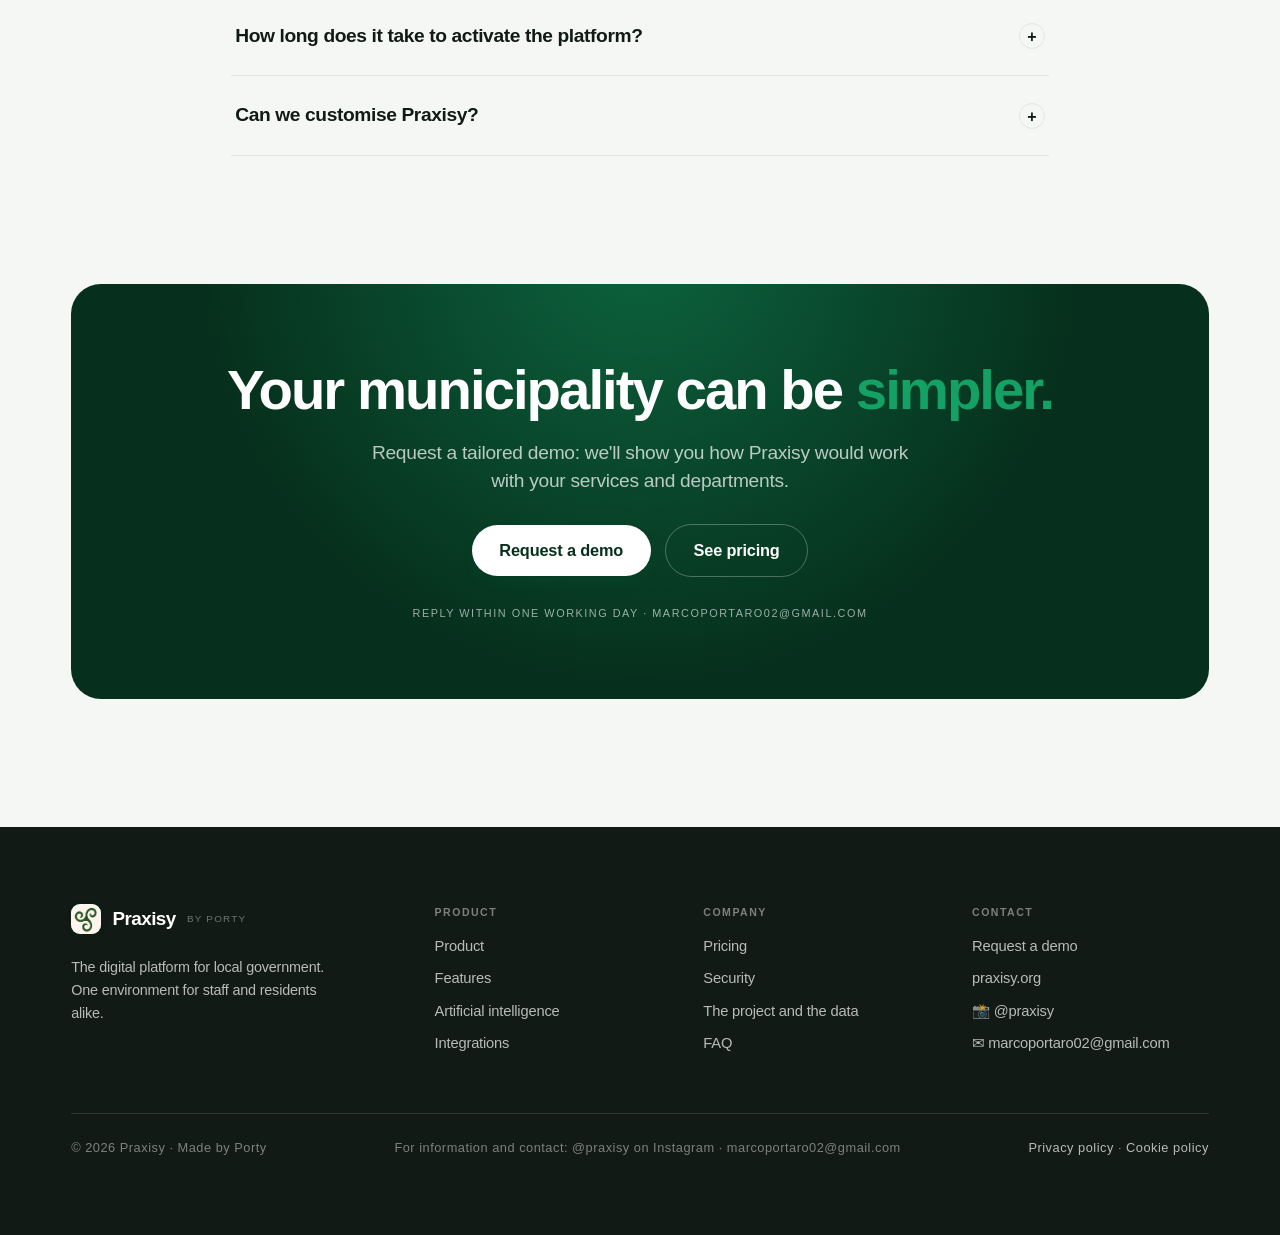
==== commit 6a99b8dc: "Rebuild the site as a GovTech SaaS product for Italian municipalities Repositions praxisy.info from " ====
--- a/index.html
+++ b/index.html
@@ -1,19 +1,20 @@
 <!DOCTYPE html>
-<html lang="en">
+<html lang="it">
 <head>
 <meta charset="UTF-8">
 <meta name="viewport" content="width=device-width, initial-scale=1.0">
-<title data-i18n="meta.title">Praxisy — Fixing Local Government Bureaucracy, Starting in the US</title>
-<meta name="description" content="Praxisy is an AI-assisted platform for local government — document drafting, case management and civic participation, always supervised by a human official. Launching first in the US.">
+<title data-i18n="meta.title">Praxisy — Piattaforma digitale per i Comuni italiani</title>
+<meta name="description" content="Praxisy è la piattaforma GovTech che riunisce servizi digitali, comunicazione, segnalazioni, partecipazione e intelligenza artificiale per i Comuni italiani in un unico sistema. Attivazione + abbonamento annuale. Richiedi una demo.">
+<meta name="keywords" content="software per Comuni, piattaforma digitale per Comuni, AI per Comuni, digitalizzazione Comuni, servizi digitali comunali, GovTech Italia, software Pubblica Amministrazione">
 <link rel="canonical" href="https://praxisy.info/">
 <meta name="theme-color" content="#06301D">
 <link rel="icon" href="favicon.svg" type="image/svg+xml">
 <link rel="alternate" hreflang="x-default" href="https://praxisy.info/">
-<link rel="alternate" hreflang="en" href="https://praxisy.info/">
+<link rel="alternate" hreflang="it" href="https://praxisy.info/">
 <meta property="og:type" content="website">
 <meta property="og:site_name" content="Praxisy">
-<meta property="og:title" content="Praxisy — Fixing Local Government Bureaucracy, Starting in the US">
-<meta property="og:description" content="AI-assisted document drafting, case management and civic participation for local government, with human oversight on every output. Launching first in the US.">
+<meta property="og:title" content="Praxisy — Piattaforma digitale per i Comuni italiani">
+<meta property="og:description" content="Servizi digitali, comunicazione, segnalazioni, partecipazione e AI in un unico sistema per il tuo Comune. Attivazione + abbonamento annuale.">
 <meta property="og:url" content="https://praxisy.info/">
 <meta property="og:image" content="https://praxisy.info/porty-logo.jpeg">
 <meta name="twitter:card" content="summary">
@@ -21,12 +22,21 @@
 <script type="application/ld+json">
 {
   "@context": "https://schema.org",
-  "@type": "Organization",
+  "@type": "SoftwareApplication",
   "name": "Praxisy",
+  "applicationCategory": "GovernmentApplication",
+  "operatingSystem": "Web",
   "url": "https://praxisy.info/",
   "logo": "https://praxisy.info/porty-logo.jpeg",
-  "description": "AI-assisted local government platform — document drafting, case management and civic participation, with human oversight on every generated output. Launching first in the US.",
+  "description": "Piattaforma GovTech per i Comuni italiani: servizi digitali, comunicazione, segnalazioni, partecipazione e intelligenza artificiale con controllo umano.",
   "email": "marcoportaro02@gmail.com",
+  "offers": {
+    "@type": "AggregateOffer",
+    "priceCurrency": "EUR",
+    "lowPrice": "3600",
+    "highPrice": "12000",
+    "offerCount": "4"
+  },
   "sameAs": ["https://instagram.com/praxisy"]
 }
 </script>
@@ -39,8 +49,8 @@
     <div class="wrap langbar-inner">
       <span class="langbar-label" data-i18n="lang.label">🌍 Scegli paese &amp; lingua</span>
       <div class="lang-pills" role="group" aria-label="Language">
+        <button class="lang-pill" data-lang="it" aria-label="Italiano">🇮🇹 <b>IT</b></button>
         <button class="lang-pill" data-lang="en" aria-label="English">🇺🇸 <b>EN</b></button>
-        <button class="lang-pill" data-lang="it" aria-label="Italiano">🇮🇹 <b>IT</b></button>
         <button class="lang-pill" data-lang="fr" aria-label="Français">🇫🇷 <b>FR</b></button>
         <button class="lang-pill" data-lang="de" aria-label="Deutsch">🇩🇪 <b>DE</b></button>
         <button class="lang-pill" data-lang="es" aria-label="Español">🇪🇸 <b>ES</b></button>
@@ -54,34 +64,34 @@
   <!-- ── NAV ── -->
   <nav class="nav">
     <div class="wrap nav-inner">
-      <a href="https://praxisy.org" target="_blank" class="brand">
+      <a href="index.html" class="brand">
         <span class="mark logo"><img src="porty-logo.jpeg" alt="Praxisy by Porty"></span>
         Praxisy <small>by Porty</small>
       </a>
       <div class="nav-links">
-        <a href="#prodotto" class="nl" data-i18n="nav.product">Prodotto</a>
-        <a href="#risultati" class="nl" data-i18n="nav.results">Risultati</a>
-        <a href="#costo" class="nl" data-i18n="nav.cost">Costo</a>
-        <a href="#comuni" class="nl" data-i18n="nav.municipalities">Per i comuni</a>
-        <a href="#stato" class="nl" data-i18n="nav.status">Stato del prodotto</a>
+        <a href="#cos-e" class="nl" data-i18n="nav.product">Prodotto</a>
+        <a href="#funzionalita" class="nl" data-i18n="nav.features">Funzionalità</a>
+        <a href="#prezzi" class="nl" data-i18n="nav.pricing">Prezzi</a>
+        <a href="#sicurezza" class="nl" data-i18n="nav.security">Sicurezza</a>
+        <a href="#faq" class="nl" data-i18n="nav.faq">FAQ</a>
+        <a href="#demo" class="nl" data-i18n="nav.contact">Contatti</a>
       </div>
       <div class="nav-cta">
-        <a href="#faq" class="btn btn-ghost" data-i18n="nav.faq">Domande</a>
-        <a href="https://praxisy.org" target="_blank" class="btn btn-primary nav-demo-full" data-i18n="nav.demo">▶ Demo · Entra</a>
-        <a href="https://praxisy.org" target="_blank" class="btn btn-primary nav-demo-compact">▶ Demo</a>
+        <a href="#demo" class="btn btn-primary nav-demo-full" data-i18n="nav.demo">Richiedi una demo</a>
+        <a href="#demo" class="btn btn-primary nav-demo-compact" data-i18n="nav.demo.short">Demo</a>
       </div>
       <button class="nav-toggle" id="navToggle" type="button" aria-label="Apri il menu" aria-expanded="false" aria-controls="mobileMenu">
         <span></span><span></span><span></span>
       </button>
     </div>
     <div class="mobile-menu" id="mobileMenu">
-      <a href="#prodotto" class="mm-link" data-i18n="nav.product">Prodotto</a>
-      <a href="#risultati" class="mm-link" data-i18n="nav.results">Risultati</a>
-      <a href="#costo" class="mm-link" data-i18n="nav.cost">Costo</a>
-      <a href="#comuni" class="mm-link" data-i18n="nav.municipalities">Per i comuni</a>
-      <a href="#stato" class="mm-link" data-i18n="nav.status">Stato del prodotto</a>
-      <a href="#faq" class="mm-link" data-i18n="nav.faq">Domande</a>
-      <a href="https://praxisy.org" target="_blank" class="btn btn-primary mm-cta" data-i18n="nav.demo">▶ Demo · Entra</a>
+      <a href="#cos-e" class="mm-link" data-i18n="nav.product">Prodotto</a>
+      <a href="#funzionalita" class="mm-link" data-i18n="nav.features">Funzionalità</a>
+      <a href="#prezzi" class="mm-link" data-i18n="nav.pricing">Prezzi</a>
+      <a href="#sicurezza" class="mm-link" data-i18n="nav.security">Sicurezza</a>
+      <a href="#faq" class="mm-link" data-i18n="nav.faq">FAQ</a>
+      <a href="#demo" class="mm-link" data-i18n="nav.contact">Contatti</a>
+      <a href="#demo" class="btn btn-primary mm-cta" data-i18n="nav.demo">Richiedi una demo</a>
     </div>
   </nav>
 </div>
@@ -91,13 +101,13 @@
   <span class="hero-tricolor" aria-hidden="true"></span>
   <div class="wrap hero-grid">
     <div class="reveal">
-      <h1 class="display" data-i18n="hero.h1">Una delibera in minuti. <em>La firma resta tua.</em></h1>
-      <p class="lead" data-i18n="hero.lead">Praxisy scrive la bozza degli atti del tuo comune con i riferimenti normativi già citati. Il funzionario corregge, approva e firma.</p>
+      <h1 class="display" data-i18n="hero.h1">Il Comune più semplice, digitale e <em>vicino ai cittadini.</em></h1>
+      <p class="lead" data-i18n="hero.lead">Praxisy è la piattaforma GovTech che riunisce servizi digitali, comunicazione, segnalazioni, partecipazione e intelligenza artificiale in un unico sistema.</p>
       <div class="hero-cta">
-        <a href="https://praxisy.org" target="_blank" class="btn btn-primary btn-lg" data-i18n="hero.cta1">▶ Prova la demo · scegli il tuo comune</a>
-        <a href="#comuni" class="btn btn-ghost btn-lg" data-i18n="hero.cta2">◎ Candida il tuo comune</a>
-      </div>
-      <p class="hero-note" data-i18n="hero.note">◈ Demo pubblica, senza registrazione · 13 comuni simulati · nessun cliente pagante, e lo scriviamo</p>
+        <a href="#demo" class="btn btn-primary btn-lg" data-i18n="hero.cta1">Richiedi una demo</a>
+        <a href="#come-funziona" class="btn btn-ghost btn-lg" data-i18n="hero.cta2">Scopri come funziona</a>
+      </div>
+      <p class="hero-note" data-i18n="hero.note">◈ Pensata per Comuni piccoli, medi e grandi.</p>
     </div>
 
     <!-- Dashboard mockup -->
@@ -113,966 +123,412 @@
             <div class="item on" data-i18n="mock.dash">◈ Cruscotto</div>
             <div class="item" data-i18n="mock.docs">◫ Documenti AI <span class="badge-n">9</span></div>
             <div class="item" data-i18n="mock.polls">◉ Sondaggi</div>
-            <div class="grp">AI</div>
+            <div class="item" data-i18n="mock.reports">📍 Segnalazioni</div>
             <div class="item" data-i18n="mock.assistant">◬ Assistente</div>
-            <div class="item" data-i18n="mock.reports">📍 Segnalazioni</div>
-            <div class="item" data-i18n="mock.alerts">🔔 Avvisi <span class="badge-n">5</span></div>
           </aside>
           <div class="mock-main">
-            <div class="mock-h">
-              <h4 data-i18n="mock.dashtitle">Cruscotto Comunale</h4>
-              <span class="tag" data-i18n="mock.yourtown">◈ Il tuo comune</span>
-            </div>
-            <div class="mock-cards">
-              <div class="mock-card">
-                <span class="lbl" data-i18n="mock.openreports">📍 Segnalazioni aperte</span>
-                <span class="num" data-count="24">24</span>
-              </div>
-              <div class="mock-card">
-                <span class="lbl" data-i18n="mock.activevotes">🗳️ Voti attivi</span>
-                <span class="num" data-count="847" data-sep="1">847</span>
-              </div>
-            </div>
-            <div class="mock-insight">
-              <span class="lbl" data-i18n="mock.insightlbl">◬ Claude AI · Insight · generato ora</span>
-              <p data-i18n="mock.insighttxt">Bozza delibera piano stradale pronta. Bando PNRR disponibile — scadenza 30 giorni.</p>
-            </div>
-            <div class="mock-bars">
-              <div class="mock-row"><span data-i18n="mock.park">🌳 Parco pubblico</span><span class="mono">70%</span></div>
-              <div class="mock-progress"><i data-fill="70"></i></div>
-              <div class="mock-row"><span data-i18n="mock.roads">🛣️ Manutenzione strade</span><span class="mono">30%</span></div>
-              <div class="mock-progress"><i data-fill="30"></i></div>
-            </div>
-            <div class="mock-ticket">
-              <span class="pin">📍</span>
-              <span data-i18n="mock.ticket1">Buca Via Roma — segnalata 2h fa</span>
-              <span class="st" data-i18n="mock.inprogress">◉ In lavorazione</span>
-            </div>
-          </div>
-        </div>
-      </div>
-    </div>
-  </div>
-</header>
-
-<!-- ── PERCHÉ ADESSO ── -->
-<section class="section-pad" style="padding-top:0">
-  <div class="wrap">
-    <div class="sec-head reveal">
-      <span class="eyebrow" data-i18n="why.eyebrow">◬ Perché adesso</span>
-      <h2 class="h-section" data-i18n="why.h">Il tuo comune perde <em>tempo e risorse</em> ogni giorno.</h2>
-      <p class="lead" data-i18n="why.lead">Ogni giorno senza Praxisy è un giorno in cui segnalazioni si perdono, cittadini si allontanano e fondi PNRR scadono inutilizzati.</p>
-    </div>
-    <div class="bigstats mt-l">
-      <div class="bigstat reveal">
-        <div class="n" data-count="60" data-count-en="94" data-count-fr="85" data-count-de="11" data-count-es="75" data-count-eu="75" data-count-pl="42" data-count-pt="67" data-suffix="%">60%</div>
-        <h4 data-i18n="why.1h">Bandi PNRR scadono inutilizzati</h4>
-        <p data-i18n="why.1p">I comuni non hanno personale dedicato alla ricerca fondi.</p>
-        <p class="kicker mt-s" data-i18n="why.1src">Fonte: OpenCoesione, MEF 2024</p>
-      </div>
-      <div class="bigstat reveal" style="--d:100ms">
-        <div class="n" data-count="67" data-count-en="15" data-count-fr="15" data-count-de="59" data-count-es="84" data-count-eu="59" data-count-pl="51" data-count-pt="27" data-suffix="%">67%</div>
-        <h4 data-i18n="why.2h">Non sa come segnalare un problema</h4>
-        <p data-i18n="why.2p">Percentuale di cittadini che non sa a chi rivolgersi per una segnalazione al proprio comune.</p>
-        <p class="kicker mt-s" data-i18n="why.2src">Fonte: Censis 2024</p>
-      </div>
-      <div class="bigstat reveal" style="--d:200ms">
-        <div class="n" data-count="32" data-count-en="25" data-count-fr="39" data-count-de="25" data-count-es="26" data-count-pl="13" data-count-pt="77" data-suffix="%">32%</div>
-        <h4 data-i18n="why.3h">Personale PA in uscita entro il 2028</h4>
-        <p data-i18n="why.3p">Età media 50,7 anni: il know-how rischia di andare perso senza strumenti che semplifichino il lavoro.</p>
-        <p class="kicker mt-s" data-i18n="why.3src">Fonte: Ragioneria Generale dello Stato, 2024</p>
-      </div>
-    </div>
-  </div>
-</section>
-
-<!-- ── IL PROBLEMA ── -->
-<section class="section-pad" style="padding-top:0">
-  <div class="wrap">
-    <div class="sec-head reveal">
-      <span class="eyebrow" data-i18n="prob.eyebrow">◬ Il problema</span>
-      <h2 class="h-section" data-i18n="prob.h">La crisi silenziosa della <em>PA locale italiana.</em></h2>
-      <p class="lead" data-i18n="prob.lead">Non è un problema di volontà politica. È un problema strutturale: strumenti del 1990 applicati ai bisogni del 2026. Il costo è misurabile, documentato e crescente.</p>
-    </div>
-
-    <div class="card reveal mt-l us-hide" style="background:var(--green-tint-2);border-color:var(--green-tint)">
-      <p class="h-md" data-i18n="prob.box">L'inefficienza burocratica della PA italiana costa tra i 30 e i 40 miliardi di euro l'anno. Di questi, oltre 20 miliardi ricadono direttamente sui comuni italiani.</p>
-      <p class="kicker mt-s" data-i18n="prob.boxsrc">Fonte: CNEL, Rapporto sul mercato del lavoro 2023 · Banca d'Italia, Questioni di Economia e Finanza 2024</p>
-    </div>
-
-    <div class="tbl-hint us-hide" data-i18n="tbl.hint">↔ Scorri per vedere tutti i dati</div>
-    <div class="tbl-wrap reveal mt-m us-hide">
-      <table class="data">
-        <thead><tr><th data-i18n="prob.th1">Dimensione</th><th data-i18n="prob.th2">Dato chiave</th><th data-i18n="prob.th3">Costo stimato</th><th class="hide-sm" data-i18n="prob.th4">Fonte</th></tr></thead>
-        <tbody>
-          <tr><td data-i18n="prob.r1a">Delibere comunali</td><td data-i18n="prob.r1b">3–5 ore per atto · 180 delibere/anno per comune</td><td class="cost" data-i18n="prob.r1c">€1,55 mld/anno</td><td class="src hide-sm" data-i18n="prob.r1d">ISTAT, Unioncamere 2024</td></tr>
-          <tr><td data-i18n="prob.r2a">PNRR non intercettati</td><td data-i18n="prob.r2b">60% bandi scaduti senza candidatura</td><td class="cost" data-i18n="prob.r2c">€4,2 mld/anno</td><td class="src hide-sm" data-i18n="prob.r2d">OpenCoesione, MEF 2024</td></tr>
-          <tr><td data-i18n="prob.r3a">Sportello URP</td><td data-i18n="prob.r3b">€42 per pratica vs €3,80 del canale digitale</td><td class="cost" data-i18n="prob.r3c">€1,2 mld/anno</td><td class="src hide-sm" data-i18n="prob.r3d">Osservatorio eGov 2024</td></tr>
-          <tr><td data-i18n="prob.r4a">Contenziosi PA locale</td><td data-i18n="prob.r4b">+28% in 5 anni rispetto al 2019</td><td class="cost" data-i18n="prob.r4c">€890 mln/anno</td><td class="src hide-sm" data-i18n="prob.r4d">Min. della Giustizia 2024</td></tr>
-          <tr><td data-i18n="prob.r5a">Gap IT vs media UE</td><td data-i18n="prob.r5b">€28.000 vs €180.000 spesa IT media per comune</td><td class="cost" data-i18n="prob.r5c">Ritardo crescente</td><td class="src hide-sm" data-i18n="prob.r5d">AgID, Rapporto Digitale PA 2024</td></tr>
-          <tr><td data-i18n="prob.r6a">Personale PA in uscita</td><td data-i18n="prob.r6b">Età media 50,7 anni · 32% in pensione entro 2028</td><td class="cost" data-i18n="prob.r6c">Rischio sistemico</td><td class="src hide-sm" data-i18n="prob.r6d">Ragioneria Generale 2024</td></tr>
-        </tbody>
-      </table>
-    </div>
-
-    <div class="grid-2 mt-m us-hide">
-      <div class="card reveal">
-        <h4 class="h-md" data-i18n="prob.c1h">◬ Crisi finanziaria dei comuni</h4>
-        <div class="pl-list">
-          <div class="pl-li"><span class="g">·</span> <span data-i18n="prob.c1.1">Oltre 350 comuni in predissesto o dissesto — il 4,4% del totale (Ministero dell'Interno, 2024).</span></div>
-          <div class="pl-li"><span class="g">·</span> <span data-i18n="prob.c1.2">Debito pro capite medio: €1.247 per abitante, +12% dal 2019 (Corte dei Conti, 2024).</span></div>
-          <div class="pl-li"><span class="g">·</span> <span data-i18n="prob.c1.3">Tagli ai trasferimenti statali: €8,1 miliardi ridotti dal 2010 al 2024 (MEF).</span></div>
-          <div class="pl-li"><span class="g">·</span> <span data-i18n="prob.c1.4">Il 18% dei comuni capoluogo ha il bilancio in disavanzo (IFEL 2024).</span></div>
-          <div class="pl-li"><span class="g">·</span> <span data-i18n="prob.c1.5">Organici ridotti del 23% rispetto al 2008 per il blocco del turn-over.</span></div>
-        </div>
-      </div>
-      <div class="card reveal" style="--d:120ms">
-        <h4 class="h-md" data-i18n="prob.c2h">◭ Il problema fondi EU in dettaglio</h4>
-        <div class="pl-list">
-          <div class="pl-li"><span class="g">·</span> <span data-i18n="prob.c2.1">I comuni sotto 5.000 ab. intercettano solo il 12% dei fondi, pur essendo il 70,8% del totale (ANCI 2024).</span></div>
-          <div class="pl-li"><span class="g">·</span> <span data-i18n="prob.c2.2">Compilare una candidatura PNRR richiede 18–22 ore lavorative per funzionario esperto.</span></div>
-          <div class="pl-li"><span class="g">·</span> <span data-i18n="prob.c2.3">€4,2 miliardi in bandi scaduti senza candidatura al 31 dicembre 2023 (OpenCoesione).</span></div>
-          <div class="pl-li"><span class="g">·</span> <span data-i18n="prob.c2.4">Il 67% dei cittadini non sa come segnalare un problema al proprio comune (Censis 2024).</span></div>
-          <div class="pl-li"><span class="g">·</span> <span data-i18n="prob.c2.5">4,2 milioni di residenti stranieri esclusi dai servizi per barriere linguistiche (ISTAT 2024).</span></div>
-        </div>
-      </div>
-    </div>
-
-    <div class="card reveal mt-m" style="background:var(--green-tint-2);border-color:var(--green-tint)" data-lang-only="en">
-      <h4 class="h-md" data-i18n="prob.us.h">◧ Stessa crisi, scala più grande: gli Stati Uniti</h4>
-      <p class="muted mt-s" data-i18n="prob.us.lead">Il problema non si ferma ai confini italiani. Anche i governi locali americani affrontano la stessa inefficienza strutturale — su una scala molto più grande.</p>
-      <div class="pl-list mt-s">
-        <div class="pl-li"><span class="g">·</span> <span data-i18n="prob.us.1">Circa 90.000 governi locali negli Stati Uniti — contee, città e distretti scolastici (US Census Bureau, Census of Governments 2022).</span></div>
-        <div class="pl-li"><span class="g">·</span> <span data-i18n="prob.us.2">Quasi un dipendente pubblico locale su quattro è vicino alla pensione: crisi di ricambio del personale nella PA locale americana (ICMA / MissionSquare Research Institute).</span></div>
-        <div class="pl-li"><span class="g">·</span> <span data-i18n="prob.us.3">I tempi di rilascio dei permessi edilizi restano un ostacolo strutturale per molte amministrazioni locali USA (National Association of Home Builders).</span></div>
-        <div class="pl-li"><span class="g">·</span> <span data-i18n="prob.us.4">Milioni di residenti americani, specie nelle aree rurali e a basso reddito, restano senza accesso adeguato a servizi digitali pubblici (NTIA, Internet Use Survey).</span></div>
-      </div>
-      <p class="kicker mt-s" data-i18n="prob.us.disclaimer">Cifre citate da fonti pubbliche USA (Census Bureau, ICMA/MissionSquare, NAHB, NTIA) — da verificare e aggiornare con i dati più recenti prima della pubblicazione definitiva.</p>
-    </div>
-
-    <div class="card reveal mt-m" style="background:var(--green-tint-2);border-color:var(--green-tint)" data-lang-only="fr">
-      <h4 class="h-md" data-i18n="prob.fr.h">◧ Même crise, même urgence : la France</h4>
-      <p class="muted mt-s" data-i18n="prob.fr.lead">Le problème ne s'arrête pas aux frontières italiennes. Les collectivités locales françaises affrontent la même inefficacité structurelle.</p>
-      <div class="pl-list mt-s">
-        <div class="pl-li"><span class="g">·</span> <span data-i18n="prob.fr.1">34 935 communes en France, dont une écrasante majorité de petites communes rurales (INSEE, janvier 2024).</span></div>
-        <div class="pl-li"><span class="g">·</span> <span data-i18n="prob.fr.2">Encours de dette des collectivités locales : 225,8 milliards d'euros (+4,6 %), avec un record de 29,5 milliards d'euros de nouveaux emprunts en 2025 (Cour des comptes / OFGL).</span></div>
-        <div class="pl-li"><span class="g">·</span> <span data-i18n="prob.fr.3">39 % des postes de la fonction publique territoriale, soit environ 740 000 emplois, devront être pourvus d'ici 2030 en raison des départs à la retraite (France Stratégie).</span></div>
-        <div class="pl-li"><span class="g">·</span> <span data-i18n="prob.fr.4">15 % de la population française, soit environ 8 millions de personnes, reste touchée par l'illectronisme alors que les services publics se dématérialisent (Sénat).</span></div>
-      </div>
-      <p class="kicker mt-s" data-i18n="prob.fr.disclaimer">Chiffres cités à partir de sources publiques françaises (INSEE, Cour des comptes, OFGL, France Stratégie, Sénat) — à vérifier et actualiser avant toute publication définitive.</p>
-    </div>
-
-    <div class="card reveal mt-m" style="background:var(--green-tint-2);border-color:var(--green-tint)" data-lang-only="de">
-      <h4 class="h-md" data-i18n="prob.de.h">◧ Gleiche Krise, gleiche Dringlichkeit: Deutschland</h4>
-      <p class="muted mt-s" data-i18n="prob.de.lead">Das Problem endet nicht an Italiens Grenzen. Auch deutsche Kommunen kämpfen mit derselben strukturellen Ineffizienz.</p>
-      <div class="pl-list mt-s">
-        <div class="pl-li"><span class="g">·</span> <span data-i18n="prob.de.1">Rund 10.800 Gemeinden in Deutschland (Statistisches Bundesamt, Stand Dezember 2024).</span></div>
-        <div class="pl-li"><span class="g">·</span> <span data-i18n="prob.de.2">Investitionsstau der Kommunen: 215,7 Milliarden Euro (+15,9 %); die kommunalen Schulden stiegen um 16 % auf 196 Milliarden Euro (KfW-Kommunalpanel 2025).</span></div>
-        <div class="pl-li"><span class="g">·</span> <span data-i18n="prob.de.3">Bis 2030 gehen rund 25 % der Beschäftigten im öffentlichen Dienst in Rente — mehr als 1,3 Millionen Stellen (PwC / Demografieportal).</span></div>
-        <div class="pl-li"><span class="g">·</span> <span data-i18n="prob.de.4">Zu wenig Personal in den Bauämtern und lange Genehmigungsdauern zählen zu den größten Investitionshemmnissen der Kommunen (KfW-Kommunalpanel).</span></div>
-      </div>
-      <p class="kicker mt-s" data-i18n="prob.de.disclaimer">Zahlen aus öffentlichen deutschen Quellen zitiert (Destatis, KfW-Kommunalpanel, PwC) — vor einer endgültigen Veröffentlichung zu prüfen und zu aktualisieren.</p>
-    </div>
-
-    <div class="card reveal mt-m" style="background:var(--green-tint-2);border-color:var(--green-tint)" data-lang-only="es">
-      <h4 class="h-md" data-i18n="prob.es.h">◧ Misma crisis, misma urgencia: España</h4>
-      <p class="muted mt-s" data-i18n="prob.es.lead">El problema no se detiene en las fronteras italianas. Los ayuntamientos españoles afrontan la misma ineficiencia estructural.</p>
-      <div class="pl-list mt-s">
-        <div class="pl-li"><span class="g">·</span> <span data-i18n="prob.es.1">8.131 municipios en España, de los cuales 6.827 (84%) tienen menos de 5.000 habitantes (INE).</span></div>
-        <div class="pl-li"><span class="g">·</span> <span data-i18n="prob.es.2">Deuda municipal agregada superior a 20.000 millones de euros en 2024 (Ministerio de Hacienda / Banco de España).</span></div>
-        <div class="pl-li"><span class="g">·</span> <span data-i18n="prob.es.3">172.100 empleados de la administración local se jubilarán en la próxima década — el 26% de la plantilla actual; solo el 7,5% de los empleados públicos tiene menos de 30 años (Función Pública).</span></div>
-        <div class="pl-li"><span class="g">·</span> <span data-i18n="prob.es.4">Solo 1 de cada 4 municipios de menos de 10.000 habitantes ha ejecutado contratos con fondos del Plan de Recuperación · Next Generation EU (IDL-UAM, 2024).</span></div>
-      </div>
-      <p class="kicker mt-s" data-i18n="prob.es.disclaimer">Cifras citadas de fuentes públicas españolas (INE, Ministerio de Hacienda, Función Pública, IDL-UAM) — a verificar y actualizar antes de cualquier publicación definitiva.</p>
-    </div>
-
-    <div class="card reveal mt-m" style="background:var(--green-tint-2);border-color:var(--green-tint)" data-lang-only="eu">
-      <h4 class="h-md" data-i18n="prob.eu.h">◧ The same crisis, across Europe</h4>
-      <p class="muted mt-s" data-i18n="prob.eu.lead">This isn't just an Italian problem. From France to Germany to Spain, local governments across Europe face the same structural inefficiency.</p>
-      <div class="pl-list mt-s">
-        <div class="pl-li"><span class="g">·</span> <span data-i18n="prob.eu.1">Local investment backlogs are rising across major EU economies: Germany's municipalities alone report a €215.7bn investment backlog (KfW-Kommunalpanel 2025).</span></div>
-        <div class="pl-li"><span class="g">·</span> <span data-i18n="prob.eu.2">Workforce retirement is a shared crisis: roughly a quarter to two-fifths of local government staff are expected to retire by 2030 in France, Germany and Spain alike (national civil-service data).</span></div>
-        <div class="pl-li"><span class="g">·</span> <span data-i18n="prob.eu.3">EU recovery funds are hard to absorb for smaller municipalities: in Spain, only 1 in 4 towns under 10,000 residents has executed Next Generation EU contracts (IDL-UAM, 2024).</span></div>
-        <div class="pl-li"><span class="g">·</span> <span data-i18n="prob.eu.4">Millions of Europeans remain affected by the digital divide even as public services move online — an estimated 8 million people in France alone (French Senate).</span></div>
-      </div>
-      <p class="kicker mt-s" data-i18n="prob.eu.disclaimer">Figures cited from public sources across Italy, France, Germany and Spain — to be verified and refreshed with the latest data before final publication.</p>
-    </div>
-
-    <div class="card reveal mt-m" style="background:var(--green-tint-2);border-color:var(--green-tint)" data-lang-only="pl">
-      <h4 class="h-md" data-i18n="prob.pl.h">◧ Ten sam kryzys, ta sama pilność: Polska</h4>
-      <p class="muted mt-s" data-i18n="prob.pl.lead">Problem nie kończy się na włoskich granicach. Polskie samorządy mierzą się z tą samą strukturalną nieefektywnością.</p>
-      <div class="pl-list mt-s">
-        <div class="pl-li"><span class="g">·</span> <span data-i18n="prob.pl.1">2478 gmin w Polsce, w większości małych i średnich (GUS).</span></div>
-        <div class="pl-li"><span class="g">·</span> <span data-i18n="prob.pl.2">Łączne zadłużenie jednostek samorządu terytorialnego przekroczyło 111 mld zł na koniec 2024 roku, rosnąc o ponad 13% rok do roku (Ministerstwo Finansów).</span></div>
-        <div class="pl-li"><span class="g">·</span> <span data-i18n="prob.pl.3">42% urzędów gmin zgłasza trudności kadrowe w rekrutacji, napędzane falą odejść na emeryturę doświadczonych urzędników (badanie GazetaPrawna.pl).</span></div>
-        <div class="pl-li"><span class="g">·</span> <span data-i18n="prob.pl.4">51% osób w wieku 16–74 lata nie ma podstawowych umiejętności cyfrowych, a ponad jedna czwarta gospodarstw domowych wciąż nie ma stacjonarnego internetu szerokopasmowego (GUS, Społeczeństwo informacyjne w Polsce 2024).</span></div>
-      </div>
-      <p class="kicker mt-s" data-i18n="prob.pl.disclaimer">Dane cytowane z publicznych polskich źródeł (GUS, Ministerstwo Finansów, GazetaPrawna.pl) — do zweryfikowania i zaktualizowania przed ostateczną publikacją.</p>
-    </div>
-
-    <div class="card reveal mt-m" style="background:var(--green-tint-2);border-color:var(--green-tint)" data-lang-only="pt">
-      <h4 class="h-md" data-i18n="prob.pt.h">◧ A mesma crise, a mesma urgência: Portugal</h4>
-      <p class="muted mt-s" data-i18n="prob.pt.lead">O problema não termina nas fronteiras italianas. As autarquias portuguesas enfrentam a mesma ineficiência estrutural.</p>
-      <div class="pl-list mt-s">
-        <div class="pl-li"><span class="g">·</span> <span data-i18n="prob.pt.1">308 municípios em Portugal, a maioria pequenos e médios (INE).</span></div>
-        <div class="pl-li"><span class="g">·</span> <span data-i18n="prob.pt.2">A dívida total dos municípios subiu 2,3% em 2024, atingindo 3,624 mil milhões de euros — a primeira subida desde 2014 (Conselho de Finanças Públicas).</span></div>
-        <div class="pl-li"><span class="g">·</span> <span data-i18n="prob.pt.3">A idade média dos trabalhadores da administração pública ultrapassa os 48 anos, com 66,5% dos lugares ocupados por pessoas com 45 ou mais anos (DGAEP, Boletim Estatístico do Emprego Público).</span></div>
-        <div class="pl-li"><span class="g">·</span> <span data-i18n="prob.pt.4">14,2% da população portuguesa não utiliza a Internet e 27,1% tem literacia digital abaixo do nível básico (ANACOM / Comissão Europeia, 2023).</span></div>
-      </div>
-      <p class="kicker mt-s" data-i18n="prob.pt.disclaimer">Dados citados de fontes públicas portuguesas (INE, DGAEP, Conselho de Finanças Públicas, ANACOM) — a verificar e atualizar antes da publicação final.</p>
-    </div>
-  </div>
-</section>
-
-<hr class="divider">
-
-<!-- ── DOCUMENTI AI · before / after ── -->
-<section class="section-pad">
-  <div class="wrap">
-    <div class="sec-head reveal">
-      <span class="eyebrow" data-i18n="ba.eyebrow">⚡ Rivoluzione nei servizi pubblici</span>
-      <h2 class="h-section" data-i18n="ba.h"><span class="muted" style="text-decoration:line-through">Ore</span> per ogni documento. Con l'AI: <em>pochi minuti.</em></h2>
-      <p class="lead" data-i18n="ba.lead">Delibere, determine, bandi, verbali, report. Per anni redigere ogni documento ufficiale ha richiesto ore di lavoro manuale e ricerca normativa. Praxisy genera la bozza con l'AI, conforme e pronta alla firma, in pochi minuti.</p>
-    </div>
-    <div class="ba-grid mt-l">
-      <div class="ba bad reveal">
-        <div class="ba-head" data-i18n="ba.bad.head">◉ Prima · senza AI</div>
-        <div class="ba-list">
-          <div class="ba-li"><span class="li-i">✗</span><div><div class="li-t" data-i18n="ba.bad.1t">Ogni documento: 3–5 ore di lavoro</div><div class="li-d" data-i18n="ba.bad.1d">Stesura manuale, ricerca normativa, revisioni infinite.</div></div></div>
-          <div class="ba-li"><span class="li-i">✗</span><div><div class="li-t" data-i18n="ba.bad.2t">Segnalazioni via telefono</div><div class="li-d" data-i18n="ba.bad.2d">Zero tracciamento, nessuna risposta garantita.</div></div></div>
-          <div class="ba-li"><span class="li-i">✗</span><div><div class="li-t" data-i18n="ba.bad.3t">Report: giorni di raccolta dati</div><div class="li-d" data-i18n="ba.bad.3d">Excel manuali, fonti multiple, nessun benchmark.</div></div></div>
-        </div>
-      </div>
-      <div class="ba good reveal" style="--d:120ms">
-        <div class="ba-head" data-i18n="ba.good.head">◈ Ora · con Praxisy AI</div>
-        <div class="ba-list">
-          <div class="ba-li"><span class="li-i">✓</span><div><div class="li-t" data-i18n="ba.good.1t">Documenti generati con l'AI in pochi minuti</div><div class="li-d" data-i18n="ba.good.1d">Delibere, determine, bandi e verbali: bozze AI conformi, pronte alla firma.</div></div></div>
-          <div class="ba-li"><span class="li-i">✓</span><div><div class="li-t" data-i18n="ba.good.2t">Segnalazioni assegnate in automatico</div><div class="li-d" data-i18n="ba.good.2d">L'AI prioritizza, assegna all'ufficio giusto e traccia tutto.</div></div></div>
-          <div class="ba-li"><span class="li-i">✓</span><div><div class="li-t" data-i18n="ba.good.3t">Dashboard città in tempo reale</div><div class="li-d" data-i18n="ba.good.3d">Dati ISTAT, MEF e OpenCoesione aggiornati ogni giorno.</div></div></div>
-        </div>
-      </div>
-    </div>
-  </div>
-</section>
-
-<!-- ── PILASTRI ── -->
-<section class="section-pad" style="padding-top:0">
-  <div class="wrap">
-    <div class="sec-head reveal">
-      <span class="eyebrow" data-i18n="pil.eyebrow">◭ Pilastri della governance moderna</span>
-      <h2 class="h-section" data-i18n="pil.h">Trasparenza e velocità: <em>la promessa di Praxisy.</em></h2>
-    </div>
-    <div class="grid-2 mt-l">
-      <div class="pillar dark reveal">
-        <span class="eyebrow on-dark" data-i18n="pil.t.eyebrow">◭ Trasparenza totale</span>
-        <h3 class="h-lg mt-s" data-i18n="pil.t.h">Ogni atto. Ogni decisione. Visibile a tutti.</h3>
-        <p class="muted mt-s" data-i18n="pil.t.p">L'AI pubblica automaticamente atti, bilanci, sondaggi e risultati. I cittadini sanno sempre dove vanno le tasse che pagano e come viene gestito il denaro pubblico — senza dover chiedere. L'obiettivo non è solo il singolo comune: sono i cambiamenti che, comune dopo comune, rendono più efficiente l'intero paese.</p>
-        <div class="pl-list">
-          <div class="pl-li"><span class="g">◈</span> <span data-i18n="pil.t.1">Documenti e delibere consultabili in tempo reale</span></div>
-          <div class="pl-li"><span class="g">◧</span> <span data-i18n="pil.t.2">Bilancio partecipativo pubblico e verificabile</span></div>
-          <div class="pl-li"><span class="g">◉</span> <span data-i18n="pil.t.3">Risultati sondaggi visibili a tutta la comunità</span></div>
-          <div class="pl-li"><span class="g">◭</span> <span data-i18n="pil.t.4">Promesse elettorali tracciate e monitorate</span></div>
-          <div class="pl-li"><span class="g">◫</span> <span data-i18n="pil.t.5">Tasse e spesa comunale tracciabili, voce per voce</span></div>
-        </div>
-      </div>
-      <div class="pillar light reveal" style="--d:120ms">
-        <span class="eyebrow" data-i18n="pil.v.eyebrow">⚡ Velocità dell'AI</span>
-        <h3 class="h-lg mt-s" data-i18n="pil.v.h">Ciò che prima richiedeva giorni, ora richiede minuti.</h3>
-        <p class="muted mt-s" data-i18n="pil.v.p">Claude AI elabora, analizza e risponde in tempo reale. La burocrazia non scompare — ma smette di essere un ostacolo per i cittadini e per chi governa.</p>
-        <div class="pl-list">
-          <div class="pl-li"><span class="g">◬</span> <span data-i18n="pil.v.1">Assistente AI disponibile 24 ore su 24, 7 giorni su 7</span></div>
-          <div class="pl-li"><span class="g">◫</span> <span data-i18n="pil.v.2">Documenti conformi al D.Lgs. 267/2000 generati in minuti</span></div>
-          <div class="pl-li"><span class="g">🏙️</span> <span data-i18n="pil.v.3">Analisi città con dati ISTAT, MEF, OpenCoesione</span></div>
-          <div class="pl-li"><span class="g">🇪🇺</span> <span data-i18n="pil.v.4">Bandi PNRR monitorati e pre-compilati in automatico</span></div>
-        </div>
-      </div>
-    </div>
-  </div>
-</section>
-
-<hr class="divider">
-
-<!-- ── PRODOTTO ── -->
-<section class="section-pad" id="prodotto">
-  <div class="wrap">
-    <div class="sec-head reveal">
-      <span class="eyebrow" data-i18n="prod.eyebrow">◫ Il prodotto</span>
-      <h2 class="h-section" data-i18n="prod.h">Sette aree, <em>un comune intero.</em></h2>
-      <p class="lead" data-i18n="prod.lead">Dalla dashboard personale ai servizi generati dall'AI, dalla partecipazione civica alla trasparenza istituzionale. Ecco tutta la piattaforma, oggi già attiva su 13 comuni demo.</p>
-    </div>
-
-    <h3 class="h-md mt-l reveal" data-i18n="prod.grp.comune">◧ Per chi lavora nel comune</h3>
-    <div class="grid-2 mt-m modules-grid">
-      <div class="card hover reveal">
-        <div class="icn">◬</div>
-        <h4 class="h-md mt-s" data-i18n="mod.2h">Servizi AI</h4>
-        <p class="muted mt-s" data-i18n="mod.2p">Calcola tasse, genera documenti, apri un'attività, gestisci pratiche, sicurezza civica e assistente AI multilingua.</p>
-      </div>
-      <div class="card hover reveal" style="--d:60ms">
-        <div class="icn">🏛️</div>
-        <h4 class="h-md mt-s" data-i18n="mod.4h">Area istituzionale</h4>
-        <p class="muted mt-s" data-i18n="mod.4p">Dashboard per uffici, ruoli granulari — Sindaco, Segretario, Ufficio Tecnico, URP — e pagina pubblica del ROI del comune.</p>
-      </div>
-      <div class="card hover reveal" style="--d:120ms">
-        <div class="icn">📶</div>
-        <h4 class="h-md mt-s" data-i18n="mod.6h">Affidabilità</h4>
-        <p class="muted mt-s" data-i18n="mod.6p">PWA installabile con modalità offline e pagina pubblica di stato dei servizi.</p>
-      </div>
-      <div class="card hover reveal" style="--d:180ms">
-        <div class="icn">🏙️</div>
-        <h4 class="h-md mt-s" data-i18n="mod.7h">Comuni demo</h4>
-        <p class="muted mt-s" data-i18n="mod.7p">Milano, Parma e Bolzano completi, più 10 comuni del Nord Italia tra Lombardia, Veneto ed Emilia-Romagna.</p>
-      </div>
-    </div>
-
-    <h3 class="h-md mt-l reveal" data-i18n="prod.grp.cittadino">◎ Per il cittadino</h3>
-    <div class="grid-2 mt-m modules-grid">
-      <div class="card hover reveal">
-        <div class="icn">📊</div>
-        <h4 class="h-md mt-s" data-i18n="mod.1h">Dashboard cittadino</h4>
-        <p class="muted mt-s" data-i18n="mod.1p">Meteo live, allerte Protezione Civile, traffico, avvisi e notifiche per categoria — personalizzabile per ogni cittadino.</p>
-      </div>
-      <div class="card hover reveal" style="--d:60ms">
-        <div class="icn">◎</div>
-        <h4 class="h-md mt-s" data-i18n="mod.3h">Partecipazione</h4>
-        <p class="muted mt-s" data-i18n="mod.3p">Segnalazioni con mappa e clustering, sondaggi, proposte e bilancio partecipativo.</p>
-      </div>
-      <div class="card hover reveal" style="--d:120ms">
-        <div class="icn">🔤</div>
-        <h4 class="h-md mt-s" data-i18n="mod.5h">Inclusione</h4>
-        <p class="muted mt-s" data-i18n="mod.5p">Dimensione del testo regolabile con slider, interfaccia multilingua in 8 lingue — IT, EN, AL, RO, AR, ZH, ES, FR.</p>
-      </div>
-    </div>
-
-    <!-- 01 Documenti AI -->
-    <div class="feat mt-l reveal">
-      <div>
-        <span class="feat-num" data-i18n="prod.1.num">◫ 01 · Documenti AI</span>
-        <h3 data-i18n="prod.1.h">Scrivi un atto. <em>In pochi minuti.</em></h3>
-        <p class="lead" data-i18n="prod.1.p">Delibere, determine, bandi, verbali e report. Descrivi cosa ti serve: l'AI genera una bozza conforme alla normativa, pronta da rivedere e firmare. Il documento che richiedeva ore, ora è questione di minuti.</p>
-        <div class="feat-list">
-          <div class="feat-li"><span class="g">◫</span> <span data-i18n="prod.1.1">Bozze conformi al D.Lgs. 267/2000 generate dall'AI</span></div>
-          <div class="feat-li"><span class="g">◬</span> <span data-i18n="prod.1.2">Riferimenti normativi e precedenti citati in automatico</span></div>
-          <div class="feat-li"><span class="g">◭</span> <span data-i18n="prod.1.3">Sempre human-in-the-loop: l'ultima parola è del funzionario</span></div>
-        </div>
-        <div class="feat-stat"><span class="n" style="font-size:1.15rem" data-i18n="prod.goal.label">🎯</span><span class="t" data-i18n="prod.1.stat">Ridurre in modo misurabile il tempo di redazione di un documento ufficiale. Pubblicheremo i dati reali dei primi piloti.</span></div>
-      </div>
-      <div class="feat-media">
-        <div class="mock">
-          <div class="mock-bar"><div class="dots"><i></i><i></i><i></i></div><span class="url" data-i18n="prod.1.url">documenti · Claude AI</span></div>
-          <div class="mock-main">
-            <div class="mock-insight"><span class="lbl" data-i18n="prod.1.q.lbl">👤 Funzionario</span><p data-i18n="prod.1.q.txt">Prepara la delibera per il nuovo piano del traffico.</p></div>
-            <div class="mock-insight"><span class="lbl" data-i18n="prod.1.a.lbl">◫ Praxisy · bozza generata</span><p data-i18n="prod.1.a.txt">Delibera pronta · conforme TUEL · riferimenti normativi inclusi · pronta alla revisione.</p></div>
-            <div class="kicker mt-s" data-i18n="prod.1.disclaimer">Scenario dimostrativo della demo — non un dato misurato in produzione</div>
-            <div class="mock-cards">
-              <div class="mock-card"><span class="lbl" data-i18n="prod.1.c1">Metodo tradizionale</span><span class="num" style="color:var(--neg)" data-i18n="prod.1.c1val">4 h</span></div>
-              <div class="mock-card"><span class="lbl" data-i18n="prod.1.c2">Con Praxisy (demo)</span><span class="num green-text" data-i18n="prod.1.c2val">pochi minuti</span></div>
-            </div>
-          </div>
-        </div>
-      </div>
-    </div>
-
-    <!-- 02 Segnalazioni -->
-    <div class="feat flip mt-l reveal">
-      <div>
-        <span class="feat-num" data-i18n="prod.2.num">📍 02 · Segnalazioni</span>
-        <h3 data-i18n="prod.2.h">Segnala. Segui. <em>Ottieni risposta.</em></h3>
-        <p class="lead" data-i18n="prod.2.p">Buca in strada, lampione rotto, rifiuti abbandonati. Con Praxisy lo segnali in 30 secondi dal telefono — e ricevi aggiornamenti in tempo reale fino alla risoluzione. Il comune deve risponderti.</p>
-        <div class="feat-list">
-          <div class="feat-li"><span class="g">📸</span> <span data-i18n="prod.2.1">Foto + posizione in un tap — l'AI assegna all'ufficio competente in automatico</span></div>
-          <div class="feat-li"><span class="g">🔔</span> <span data-i18n="prod.2.2">Notifiche in tempo reale sullo stato della tua segnalazione</span></div>
-          <div class="feat-li"><span class="g">◬</span> <span data-i18n="prod.2.3">Più segnalazioni nella stessa zona = priorità automatica più alta</span></div>
-        </div>
-        <div class="feat-stat"><span class="n" style="font-size:1.15rem" data-i18n="prod.goal.label">🎯</span><span class="t" data-i18n="prod.2.stat">Risoluzione più rapida grazie alla priorità automatica. Da confermare con i dati dei primi piloti.</span></div>
-      </div>
-      <div class="feat-media">
-        <div class="mock">
-          <div class="mock-bar"><div class="dots"><i></i><i></i><i></i></div><span class="url" data-i18n="prod.2.url">segnalazioni · live</span></div>
-          <div class="mock-main">
-            <div class="mock-ticket"><span class="pin">📍</span> <span data-i18n="prod.2.t1">Buca Via Roma</span><span class="st" data-i18n="prod.2.s1">◉ In corso</span></div>
-            <div class="mock-ticket"><span class="pin">💡</span> <span data-i18n="prod.2.t2">Lampione spento — Via Verdi</span><span class="st" data-i18n="prod.2.s2">◉ Assegnata</span></div>
-            <div class="mock-ticket"><span class="pin">🗑️</span> <span data-i18n="prod.2.t3">Rifiuti Piazza Dante</span><span class="st" data-i18n="prod.2.s3">◉ Risolta</span></div>
-            <div class="mock-insight"><span class="lbl" data-i18n="prod.2.i.lbl">◬ AI · priorità di zona</span><p data-i18n="prod.2.i.txt">3 segnalazioni nello stesso quartiere — priorità aumentata e ufficio strade allertato.</p></div>
-          </div>
-        </div>
-      </div>
-    </div>
-
-    <!-- 03 Sondaggi -->
-    <div class="feat mt-l reveal">
-      <div>
-        <span class="feat-num" data-i18n="prod.3.num">◉ 03 · Sondaggi</span>
-        <h3 data-i18n="prod.3.h">La tua voce. <em>Davvero.</em></h3>
-        <p class="lead" data-i18n="prod.3.p">Il comune non decide per i cittadini — decide con loro. 10 secondi per votare, risultati trasparenti per tutti, decisioni basate su dati reali.</p>
-        <div class="feat-list">
-          <div class="feat-li"><span class="g">◉</span> <span data-i18n="prod.3.1">Sondaggi live su spesa pubblica, nuovi servizi, decisioni urbanistiche</span></div>
-          <div class="feat-li"><span class="g">◧</span> <span data-i18n="prod.3.2">Bilancio partecipativo — decidi dove vanno i fondi del comune</span></div>
-          <div class="feat-li"><span class="g">◎</span> <span data-i18n="prod.3.3">Invia proposte e raccogli consenso direttamente dall'app</span></div>
-        </div>
-        <div class="feat-stat"><span class="n" style="font-size:1.15rem" data-i18n="prod.goal.label">🎯</span><span class="t" data-i18n="prod.3.stat">Più partecipazione civica grazie a un canale digitale semplice. Misureremo i voti reali comune per comune.</span></div>
-      </div>
-      <div class="feat-media">
-        <div class="mock">
-          <div class="mock-bar"><div class="dots"><i></i><i></i><i></i></div><span class="url" data-i18n="prod.3.url">sondaggio · budget 2026</span></div>
-          <div class="mock-main">
-            <div class="mock-h"><h4 data-i18n="prod.3.q">Dove investire il budget?</h4><span class="tag" data-i18n="prod.3.votes">+843 voti</span></div>
-            <div class="mock-bars">
-              <div class="mock-row"><span data-i18n="mock.park">🌳 Parco pubblico</span><span class="mono">70%</span></div>
-              <div class="mock-progress"><i data-fill="70"></i></div>
-              <div class="mock-row"><span data-i18n="mock.roads">🛣️ Manutenzione strade</span><span class="mono">30%</span></div>
-              <div class="mock-progress"><i data-fill="30"></i></div>
-            </div>
-            <div class="mock-insight"><span class="lbl" data-i18n="prod.3.i.lbl">◎ Esprimi il tuo voto</span><p data-i18n="prod.3.i.txt">Risultati trasparenti, visibili a tutta la comunità in tempo reale.</p></div>
-          </div>
-        </div>
-      </div>
-    </div>
-
-    <!-- 04 Burocrazia -->
-    <div class="feat flip mt-l reveal">
-      <div>
-        <span class="feat-num" data-i18n="prod.4.num">◬ 04 · Burocrazia</span>
-        <h3 data-i18n="prod.4.h">Il comune <em>senza la coda.</em></h3>
-        <p class="lead" data-i18n="prod.4.p">Da settimane a minuti. L'AI risponde 24/7, guida nelle pratiche, mette i documenti a portata di mano. Lo sportello è aperto sempre — anche alle 2 di notte.</p>
-        <div class="feat-list">
-          <div class="feat-li"><span class="g">◬</span> <span data-i18n="prod.4.1">Claude AI attivo 24/7 — risposta immediata a qualsiasi domanda</span></div>
-          <div class="feat-li"><span class="g">◫</span> <span data-i18n="prod.4.2">Documenti e modulistica online, sempre aggiornati</span></div>
-          <div class="feat-li"><span class="g">◭</span> <span data-i18n="prod.4.3">Tempi certi e tracciabili — sai sempre a che punto sei</span></div>
-        </div>
-        <div class="feat-stat"><span class="n" style="font-size:1.15rem" data-i18n="prod.goal.label">🎯</span><span class="t" data-i18n="prod.4.stat">Meno tempo per trovare informazioni comunali. Obiettivo da verificare sul campo, non ancora misurato.</span></div>
-      </div>
-      <div class="feat-media">
-        <div class="mock">
-          <div class="mock-bar"><div class="dots"><i></i><i></i><i></i></div><span class="url" data-i18n="prod.4.url">assistente · Claude AI</span></div>
-          <div class="mock-main">
-            <div class="mock-insight"><span class="lbl" data-i18n="prod.4.q.lbl">👤 Cittadino</span><p data-i18n="prod.4.q.txt">Come rinnovo la residenza?</p></div>
-            <div class="mock-insight"><span class="lbl" data-i18n="prod.4.a.lbl">◬ Assistente Praxisy · Claude AI</span><p data-i18n="prod.4.a.txt">Ecco i 3 passaggi: 1. Modulistica online · disponibile — 2. Upload documento — 3. Conferma via mail.</p></div>
-            <div class="kicker mt-s" data-i18n="prod.4.disclaimer">Scenario dimostrativo della demo — non un dato misurato in produzione</div>
-            <div class="mock-cards">
-              <div class="mock-card"><span class="lbl" data-i18n="prod.4.c1">Senza Praxisy</span><span class="num" style="color:var(--neg)" data-i18n="prod.4.c1val">4 gg</span></div>
-              <div class="mock-card"><span class="lbl" data-i18n="prod.4.c2">Con Praxisy (demo)</span><span class="num green-text" data-i18n="prod.4.c2val">pochi minuti</span></div>
-            </div>
-          </div>
-        </div>
-      </div>
-    </div>
-
-    <!-- 05 Dashboard -->
-    <div class="feat mt-l reveal">
-      <div>
-        <span class="feat-num" data-i18n="prod.5.num">📊 05 · Dashboard</span>
-        <h3 data-i18n="prod.5.h">Il comune, <em>in un colpo d'occhio.</em></h3>
-        <p class="lead" data-i18n="prod.5.p">Un cruscotto unico per cittadini e uffici: meteo, allerte di Protezione Civile, stato delle pratiche, andamento delle segnalazioni e indicatori di bilancio, aggiornati con dati ISTAT, MEF e OpenCoesione.</p>
-        <div class="feat-list">
-          <div class="feat-li"><span class="g">📊</span> <span data-i18n="prod.5.1">Indicatori comunali aggiornati automaticamente da fonti pubbliche</span></div>
-          <div class="feat-li"><span class="g">🔔</span> <span data-i18n="prod.5.2">Notifiche e allerte per categoria, personalizzabili per ogni cittadino</span></div>
-          <div class="feat-li"><span class="g">🏛️</span> <span data-i18n="prod.5.3">Vista dedicata per Sindaco, Segretario, Ufficio Tecnico e URP</span></div>
-        </div>
-        <div class="feat-stat"><span class="n" style="font-size:1.15rem" data-i18n="prod.goal.label">🎯</span><span class="t" data-i18n="prod.5.stat">Un solo punto di accesso ai dati del comune, al posto di fogli di calcolo sparsi tra uffici diversi.</span></div>
-      </div>
-      <div class="feat-media">
-        <div class="mock">
-          <div class="mock-bar"><div class="dots"><i></i><i></i><i></i></div><span class="url" data-i18n="prod.5.url">dashboard · dati pubblici</span></div>
-          <div class="mock-main">
-            <div class="mock-h"><h4 data-i18n="prod.5.dashtitle">Cruscotto Comunale</h4><span class="tag" data-i18n="mock.yourtown">◈ Il tuo comune</span></div>
+            <div class="mock-h"><h4 data-i18n="mock.dashtitle">Cruscotto Comunale</h4><span class="tag" data-i18n="mock.yourtown">◈ Il tuo comune</span></div>
             <div class="mock-cards">
               <div class="mock-card"><span class="lbl" data-i18n="mock.openreports">📍 Segnalazioni aperte</span><span class="num" data-count="24">24</span></div>
               <div class="mock-card"><span class="lbl" data-i18n="mock.activevotes">🗳️ Voti attivi</span><span class="num" data-count="847" data-sep="1">847</span></div>
             </div>
-            <div class="mock-insight"><span class="lbl" data-i18n="prod.5.i.lbl">◧ Fonte dati</span><p data-i18n="prod.5.i.txt">ISTAT, MEF e OpenCoesione, aggiornati automaticamente.</p></div>
+            <div class="mock-insight"><span class="lbl" data-i18n="mock.insightlbl">◬ Claude AI · Insight · generato ora</span><p data-i18n="mock.insighttxt">Bozza delibera piano stradale pronta. Bando PNRR disponibile — scadenza 30 giorni.</p></div>
+            <div class="mock-ticket"><span class="pin">📍</span> <span data-i18n="mock.ticket1">Buca Via Roma — segnalata 2h fa</span><span class="st" data-i18n="mock.inprogress">◉ In lavorazione</span></div>
           </div>
         </div>
       </div>
-    </div>
-  </div>
-</section>
-
-<hr class="divider">
-
-<!-- ── EFFICIENZA E RISULTATI ── -->
-<section class="section-pad" id="risultati">
-  <div class="wrap">
-    <div class="sec-head reveal">
-      <span class="eyebrow" data-i18n="res.eyebrow">◧ Efficienza e risultati attesi</span>
-      <h2 class="h-section" data-i18n="res.h">Non promettiamo miracoli. <em>Misuriamo ciò che cambia.</em></h2>
-      <p class="lead" data-i18n="res.lead">Le cifre seguenti sono proiezioni basate sui tempi medi rilevati da fonti pubbliche e sui casi d'uso testati in demo. Sono obiettivi della fase pilota, non risultati già misurati su comuni reali — li pubblicheremo non appena disponibili.</p>
+      <p class="kicker mt-s" data-i18n="hero.mockdisc">Interfaccia dimostrativa. Praxisy è oggi in fase demo: nessun Comune cliente attivo.</p>
+    </div>
+  </div>
+</header>
+
+<!-- ── COS'È PRAXISY ── -->
+<section class="section-pad" id="cos-e">
+  <div class="wrap">
+    <div class="sec-head reveal">
+      <span class="eyebrow" data-i18n="cos.eyebrow">◫ Il prodotto</span>
+      <h2 class="h-section" data-i18n="cos.h">Cos'è Praxisy?</h2>
+      <p class="lead" data-i18n="cos.lead">Praxisy collega cittadini e Comune in un'unica piattaforma, riducendo attività manuali, semplificando la comunicazione e aiutando gli uffici a lavorare più velocemente.</p>
+    </div>
+    <div class="pillar dark center reveal mt-l">
+      <h3 class="h-lg" style="color:#fff" data-i18n="cos.pos">Praxisy non aggiunge un altro software al Comune. <em>Unifica strumenti e attività in un unico ambiente digitale.</em></h3>
+    </div>
+  </div>
+</section>
+
+<!-- ── FUNZIONALITÀ ── -->
+<section class="section-pad" id="funzionalita" style="padding-top:0">
+  <div class="wrap">
+    <div class="sec-head reveal">
+      <span class="eyebrow" data-i18n="fun.eyebrow">◈ Funzionalità</span>
+      <h2 class="h-section" data-i18n="fun.h">Tutto quello che serve al Comune, <em>in un posto solo.</em></h2>
+    </div>
+    <div class="grid-2 mt-l modules-grid">
+      <div class="card hover reveal">
+        <div class="icn">📍</div>
+        <h4 class="h-md mt-s" data-i18n="fun.1h">Segnalazioni dei cittadini</h4>
+        <p class="muted mt-s" data-i18n="fun.1p">Foto e posizione in pochi secondi, assegnazione all'ufficio competente e stato sempre visibile al cittadino.</p>
+      </div>
+      <div class="card hover reveal" style="--d:60ms">
+        <div class="icn">📣</div>
+        <h4 class="h-md mt-s" data-i18n="fun.2h">Comunicazioni del Comune</h4>
+        <p class="muted mt-s" data-i18n="fun.2p">Avvisi, allerte e notizie inviati per categoria, così ogni cittadino riceve solo ciò che lo riguarda.</p>
+      </div>
+      <div class="card hover reveal" style="--d:120ms">
+        <div class="icn">◉</div>
+        <h4 class="h-md mt-s" data-i18n="fun.3h">Sondaggi e partecipazione</h4>
+        <p class="muted mt-s" data-i18n="fun.3p">Consultazioni, proposte dei cittadini e bilancio partecipativo, con risultati pubblici e verificabili.</p>
+      </div>
+      <div class="card hover reveal" style="--d:180ms">
+        <div class="icn">◬</div>
+        <h4 class="h-md mt-s" data-i18n="fun.4h">Assistente AI</h4>
+        <p class="muted mt-s" data-i18n="fun.4p">Risponde ai cittadini sulle pratiche e sui servizi, e affianca gli operatori nel lavoro quotidiano.</p>
+      </div>
+      <div class="card hover reveal" style="--d:240ms">
+        <div class="icn">◫</div>
+        <h4 class="h-md mt-s" data-i18n="fun.5h">Documenti e automazioni</h4>
+        <p class="muted mt-s" data-i18n="fun.5p">Bozze di atti e documenti generate in pochi minuti, con la revisione e la firma sempre del funzionario.</p>
+      </div>
+      <div class="card hover reveal" style="--d:300ms">
+        <div class="icn">📊</div>
+        <h4 class="h-md mt-s" data-i18n="fun.6h">Dashboard amministrativa</h4>
+        <p class="muted mt-s" data-i18n="fun.6p">Un quadro unico di segnalazioni, pratiche, scadenze e partecipazione, per decidere sulla base dei dati.</p>
+      </div>
+    </div>
+  </div>
+</section>
+
+<hr class="divider">
+
+<!-- ── PERCHÉ PRAXISY ── -->
+<section class="section-pad" id="perche">
+  <div class="wrap">
+    <div class="sec-head reveal">
+      <span class="eyebrow" data-i18n="ben.eyebrow">◭ Perché Praxisy</span>
+      <h2 class="h-section" data-i18n="ben.h">Cosa cambia davvero <em>per il tuo Comune.</em></h2>
+    </div>
+    <div class="grid-3 grid-2 mt-l">
+      <div class="card reveal"><h4 class="h-md" data-i18n="ben.1h">Meno lavoro manuale</h4><p class="muted mt-s" data-i18n="ben.1p">Le attività ripetitive degli uffici vengono preparate dalla piattaforma, non rifatte ogni volta da zero.</p></div>
+      <div class="card reveal" style="--d:60ms"><h4 class="h-md" data-i18n="ben.2h">Comunicazione più semplice</h4><p class="muted mt-s" data-i18n="ben.2p">Un solo canale verso i cittadini, al posto di avvisi sparsi tra sito, bacheca e social.</p></div>
+      <div class="card reveal" style="--d:120ms"><h4 class="h-md" data-i18n="ben.3h">Maggiore partecipazione</h4><p class="muted mt-s" data-i18n="ben.3p">Votare o proporre richiede pochi secondi dal telefono, e i risultati restano visibili a tutti.</p></div>
+      <div class="card reveal" style="--d:180ms"><h4 class="h-md" data-i18n="ben.4h">Tutti i servizi in un ambiente</h4><p class="muted mt-s" data-i18n="ben.4p">Niente strumenti separati da imparare e mantenere: un'unica piattaforma per uffici e cittadini.</p></div>
+      <div class="card reveal" style="--d:240ms"><h4 class="h-md" data-i18n="ben.5h">AI con controllo umano</h4><p class="muted mt-s" data-i18n="ben.5p">L'intelligenza artificiale prepara e organizza, ma ogni decisione amministrativa resta di chi firma.</p></div>
+      <div class="card reveal" style="--d:300ms"><h4 class="h-md" data-i18n="ben.6h">Dati per decidere meglio</h4><p class="muted mt-s" data-i18n="ben.6p">Dashboard e indicatori mostrano cosa funziona e cosa è fermo, senza raccogliere numeri a mano.</p></div>
+      <div class="card reveal" style="--d:360ms"><h4 class="h-md" data-i18n="ben.7h">Accessibile da ogni dispositivo</h4><p class="muted mt-s" data-i18n="ben.7p">Funziona da smartphone, tablet e computer, senza installare nulla sulle postazioni del Comune.</p></div>
+    </div>
+  </div>
+</section>
+
+<hr class="divider">
+
+<!-- ── COME FUNZIONA ── -->
+<section class="section-pad" id="come-funziona">
+  <div class="wrap">
+    <div class="sec-head reveal">
+      <span class="eyebrow" data-i18n="how.eyebrow">◎ Come funziona</span>
+      <h2 class="h-section" data-i18n="how.h">Dall'attivazione ai risultati, <em>in quattro passaggi.</em></h2>
+    </div>
+    <div class="road road-wrap mt-l">
+      <div class="phase reveal">
+        <div class="phase-meta"><div class="ph done">1</div></div>
+        <div><h4 data-i18n="how.1h">Configuriamo Praxisy per il tuo Comune</h4><p data-i18n="how.1p">Impostiamo servizi, uffici, ruoli e comunicazioni in base a come lavora davvero il tuo ente.</p></div>
+      </div>
+      <div class="phase reveal">
+        <div class="phase-meta"><div class="ph active">2</div></div>
+        <div><h4 data-i18n="how.2h">Formiamo gli operatori</h4><p data-i18n="how.2p">Affianchiamo il personale degli uffici finché la piattaforma non entra nel lavoro di tutti i giorni.</p></div>
+      </div>
+      <div class="phase reveal">
+        <div class="phase-meta"><div class="ph next">3</div></div>
+        <div><h4 data-i18n="how.3h">Il Comune parte e misura i risultati</h4><p data-i18n="how.3p">La piattaforma va in servizio e raccoglie gli indicatori concordati insieme all'ente.</p></div>
+      </div>
+      <div class="phase reveal">
+        <div class="phase-meta"><div class="ph next">4</div></div>
+        <div><h4 data-i18n="how.4h">Miglioriamo continuamente la piattaforma</h4><p data-i18n="how.4p">Aggiornamenti e nuove funzioni nascono dai dati raccolti e dai riscontri di chi la usa ogni giorno.</p></div>
+      </div>
+    </div>
+  </div>
+</section>
+
+<hr class="divider">
+
+<!-- ── AI ── -->
+<section class="section-pad" id="ai">
+  <div class="wrap">
+    <div class="grid-2">
+      <div class="reveal">
+        <span class="eyebrow" data-i18n="ai.eyebrow">◬ Intelligenza artificiale</span>
+        <h2 class="h-section mt-s" data-i18n="ai.h">AI al servizio del Comune. <em>Con controllo umano.</em></h2>
+        <p class="lead mt-s" data-i18n="ai.lead">L'intelligenza artificiale non sostituisce chi lavora negli uffici: si occupa della parte ripetitiva, così le persone possono dedicarsi a quella che richiede giudizio.</p>
+      </div>
+      <div class="reveal" style="--d:120ms">
+        <div class="pl-list">
+          <div class="pl-li"><span class="g">◫</span> <span data-i18n="ai.1">Generare bozze di atti, avvisi e risposte</span></div>
+          <div class="pl-li"><span class="g">◧</span> <span data-i18n="ai.2">Riassumere documenti lunghi in pochi punti</span></div>
+          <div class="pl-li"><span class="g">◈</span> <span data-i18n="ai.3">Organizzare informazioni sparse tra uffici</span></div>
+          <div class="pl-li"><span class="g">◬</span> <span data-i18n="ai.4">Assistere cittadini e operatori sulle procedure</span></div>
+          <div class="pl-li"><span class="g">⚡</span> <span data-i18n="ai.5">Velocizzare le attività che si ripetono ogni settimana</span></div>
+        </div>
+        <div class="card mt-m" style="background:var(--green-tint-2);border-color:var(--green-tint)">
+          <p class="h-md" data-i18n="ai.control">L'AI supporta gli operatori. Le decisioni amministrative restano sotto il controllo umano.</p>
+        </div>
+      </div>
+    </div>
+  </div>
+</section>
+
+<hr class="divider">
+
+<!-- ── SICUREZZA ── -->
+<section class="section-pad" id="sicurezza">
+  <div class="wrap">
+    <div class="sec-head reveal">
+      <span class="eyebrow" data-i18n="sec.eyebrow">◭ Sicurezza e affidabilità</span>
+      <h2 class="h-section" data-i18n="sec.h">Pensata per la <em>Pubblica Amministrazione.</em></h2>
+      <p class="lead" data-i18n="sec.lead">Indichiamo per ogni aspetto lo stato reale: cosa è già parte della piattaforma e cosa è ancora in fase di implementazione o validazione. Non dichiariamo certificazioni che non abbiamo.</p>
+    </div>
+    <div class="grid-3 grid-2 mt-l">
+      <div class="card reveal"><h4 class="h-md" data-i18n="sec.1h">Privacy e protezione dei dati</h4><p class="muted mt-s" data-i18n="sec.1p">Raccogliamo solo i dati necessari al servizio, senza tracciamento pubblicitario. Conformità progettata nell'architettura, validazione esterna in corso.</p></div>
+      <div class="card reveal" style="--d:60ms"><h4 class="h-md" data-i18n="sec.2h">Controllo degli accessi</h4><p class="muted mt-s" data-i18n="sec.2p">Ogni persona vede e modifica solo ciò che il suo ruolo prevede, con accessi revocabili in qualsiasi momento.</p></div>
+      <div class="card reveal" style="--d:120ms"><h4 class="h-md" data-i18n="sec.3h">Gestione dei ruoli</h4><p class="muted mt-s" data-i18n="sec.3p">Profili distinti per sindaco, segretario, uffici e sportello, così le responsabilità restano separate.</p></div>
+      <div class="card reveal" style="--d:180ms"><h4 class="h-md" data-i18n="sec.4h">Tracciabilità</h4><p class="muted mt-s" data-i18n="sec.4p">Registro di chi ha fatto cosa e quando, incluse le modifiche umane agli output generati dall'AI.</p></div>
+      <div class="card reveal" style="--d:240ms"><h4 class="h-md" data-i18n="sec.5h">Interoperabilità</h4><p class="muted mt-s" data-i18n="sec.5p">Esportazione dei dati in formati aperti e collegamento ai sistemi dell'ente. Alcune integrazioni sono in sviluppo.</p></div>
+      <div class="card reveal" style="--d:300ms"><h4 class="h-md" data-i18n="sec.6h">Governance dell'AI</h4><p class="muted mt-s" data-i18n="sec.6p">Modello utilizzato, fonti e approvazione umana registrati per ogni contenuto generato dalla piattaforma.</p></div>
+    </div>
+    <div class="card reveal mt-m" style="background:var(--green-tint-2);border-color:var(--green-tint)">
+      <h4 class="h-md" data-i18n="sec.state.h">◈ Stato attuale, senza giri di parole</h4>
+      <div class="pl-list mt-s">
+        <div class="pl-li"><span class="g">·</span> <span data-i18n="sec.state.1">Praxisy è oggi in fase dimostrativa: non ci sono ancora Comuni clienti attivi.</span></div>
+        <div class="pl-li"><span class="g">·</span> <span data-i18n="sec.state.2">Le certificazioni formali non sono state ottenute: sono in fase di implementazione e validazione.</span></div>
+        <div class="pl-li"><span class="g">·</span> <span data-i18n="sec.state.3">Pubblicheremo i dati dei primi Comuni pilota, positivi o negativi, con il metodo concordato in anticipo.</span></div>
+      </div>
+      <p class="kicker mt-s"><a href="progetto.html" data-i18n="sec.state.link">Vedi lo stato completo del progetto, i dati e le fonti →</a></p>
+    </div>
+  </div>
+</section>
+
+<hr class="divider">
+
+<!-- ── INTEGRAZIONI ── -->
+<section class="section-pad" id="integrazioni">
+  <div class="wrap">
+    <div class="sec-head reveal">
+      <span class="eyebrow" data-i18n="int.eyebrow">◧ Integrazioni</span>
+      <h2 class="h-section" data-i18n="int.h">Si integra con gli strumenti <em>che il Comune già usa.</em></h2>
+      <p class="lead" data-i18n="int.lead">Praxisy non chiede al Comune di abbandonare i sistemi esistenti. Qui sotto lo stato reale di ogni integrazione, senza anticipare ciò che non è ancora pronto.</p>
     </div>
     <div class="tbl-hint" data-i18n="tbl.hint">↔ Scorri per vedere tutti i dati</div>
     <div class="tbl-wrap reveal mt-l">
       <table class="data">
-        <thead><tr><th data-i18n="res.th1">Attività</th><th data-i18n="res.th2">Tempo medio oggi</th><th data-i18n="res.th3">Con Praxisy (obiettivo pilota)</th><th class="hide-sm" data-i18n="res.th4">Fonte del dato attuale</th></tr></thead>
+        <thead><tr><th data-i18n="int.th1">Sistema</th><th data-i18n="int.th2">A cosa serve</th><th data-i18n="int.th3">Stato</th></tr></thead>
         <tbody>
-          <tr><td data-i18n="res.r1a">Redazione di una delibera</td><td data-i18n="res.r1b">3–5 ore</td><td class="cost" data-i18n="res.r1c">Bozza iniziale in pochi minuti</td><td class="src hide-sm" data-i18n="res.r1d">ISTAT, Unioncamere 2024</td></tr>
-          <tr><td data-i18n="res.r2a">Candidatura a un bando PNRR</td><td data-i18n="res.r2b">18–22 ore</td><td class="cost" data-i18n="res.r2c">Pre-compilazione assistita, revisione umana finale</td><td class="src hide-sm" data-i18n="res.r2d">Analisi interna su bandi tipo, 2024</td></tr>
-          <tr><td data-i18n="res.r3a">Gestione di una segnalazione</td><td data-i18n="res.r3b">Spesso nessun tracciamento strutturato</td><td class="cost" data-i18n="res.r3c">Assegnazione automatica e stato tracciabile</td><td class="src hide-sm" data-i18n="res.r3d">Censis 2024</td></tr>
-          <tr><td data-i18n="res.r4a">Risposta a una richiesta di informazioni</td><td data-i18n="res.r4b">Giorni, spesso solo allo sportello</td><td class="cost" data-i18n="res.r4c">Assistente disponibile 24/7</td><td class="src hide-sm" data-i18n="res.r4d">Osservatorio eGov 2024</td></tr>
+          <tr><td data-i18n="int.r1a">Posta elettronica e PEC</td><td data-i18n="int.r1b">Invio di comunicazioni e notifiche agli uffici e ai cittadini</td><td data-i18n="int.r1c">Disponibile</td></tr>
+          <tr><td data-i18n="int.r2a">Esportazione documenti</td><td data-i18n="int.r2b">Scarico degli atti generati nei formati usati dagli uffici</td><td data-i18n="int.r2c">Disponibile</td></tr>
+          <tr><td data-i18n="int.r3a">Gestionali comunali (Halley, Maggioli e simili)</td><td data-i18n="int.r3b">Scambio di dati con il sistema di protocollo e atti dell'ente</td><td data-i18n="int.r3c">Integrazione in sviluppo</td></tr>
+          <tr><td data-i18n="int.r4a">Identità digitale (SPID, CIE)</td><td data-i18n="int.r4b">Accesso dei cittadini ai servizi con identità verificata</td><td data-i18n="int.r4c">Integrazione in sviluppo</td></tr>
+          <tr><td data-i18n="int.r5a">Portali open data e fonti pubbliche</td><td data-i18n="int.r5b">Aggiornamento automatico di indicatori e dati del territorio</td><td data-i18n="int.r5c">Integrazione in sviluppo</td></tr>
         </tbody>
       </table>
     </div>
-    <p class="kicker mt-s" data-i18n="res.disclaimer">La colonna "Con Praxisy" descrive l'obiettivo della fase pilota, non una media già verificata su clienti in produzione.</p>
-
-    <div class="grid-2 mt-m">
-      <div class="card reveal">
-        <h4 class="h-md" data-i18n="res.roi.h">◧ Come si stima il ritorno</h4>
-        <p class="muted mt-s" data-i18n="res.roi.p">Il costo di Praxisy è pensato per restare sotto la soglia di un'ora di lavoro di un dipendente comunale al mese, anche nei comuni più piccoli. Un solo documento redatto in meno tempo, o un solo bando PNRR intercettato in più, può bastare a ripagare il costo annuo.</p>
-        <div class="chip-row mt-m">
-          <a href="#costo" class="chip solid" data-i18n="res.roi.c1">◧ Vedi il modello di costo</a>
-          <a href="#metodologia" class="chip solid" data-i18n="res.roi.c2">◎ Come misureremo i risultati</a>
-        </div>
-      </div>
+    <p class="kicker mt-s" data-i18n="int.note">Le integrazioni segnate come «in sviluppo» non sono ancora attive in produzione. Se il tuo Comune usa un gestionale specifico, indicalo nella richiesta di demo: valutiamo insieme i tempi.</p>
+  </div>
+</section>
+
+<hr class="divider">
+
+<!-- ── PREZZI ── -->
+<section class="section-pad" id="prezzi">
+  <div class="wrap">
+    <div class="sec-head reveal">
+      <span class="eyebrow" data-i18n="pr.eyebrow">◧ Prezzi</span>
+      <h2 class="h-section" data-i18n="pr.h">Quanto costa?</h2>
+      <p class="lead" data-i18n="pr.lead">Due voci, nessuna sorpresa: un costo di attivazione una tantum e un abbonamento annuale. Il piano dipende solo dal numero di abitanti.</p>
+    </div>
+
+    <div class="price-grid mt-l">
+      <div class="card price-card reveal">
+        <span class="k" data-i18n="pr.1t">Fino a 5.000 abitanti</span>
+        <h4 class="h-md mt-s" data-i18n="pr.1n">Comune Start</h4>
+        <div class="mt-s"><span class="muted" data-i18n="pr.actLbl">Attivazione una tantum</span><div class="h-lg">€2.500</div></div>
+        <div class="mt-s"><span class="muted" data-i18n="pr.subLbl">Abbonamento annuale</span><div class="h-lg">€3.600<span class="muted" style="font-size:.9rem" data-i18n="pr.year">/anno</span></div></div>
+      </div>
+      <div class="card price-card reveal" style="--d:60ms">
+        <span class="k" data-i18n="pr.2t">Da 5.001 a 20.000 abitanti</span>
+        <h4 class="h-md mt-s" data-i18n="pr.2n">Comune Plus</h4>
+        <div class="mt-s"><span class="muted" data-i18n="pr.actLbl">Attivazione una tantum</span><div class="h-lg">€5.000</div></div>
+        <div class="mt-s"><span class="muted" data-i18n="pr.subLbl">Abbonamento annuale</span><div class="h-lg">€7.200<span class="muted" style="font-size:.9rem" data-i18n="pr.year">/anno</span></div></div>
+      </div>
+      <div class="card price-card reveal" style="--d:120ms">
+        <span class="k" data-i18n="pr.3t">Da 20.001 a 50.000 abitanti</span>
+        <h4 class="h-md mt-s" data-i18n="pr.3n">Comune Pro</h4>
+        <div class="mt-s"><span class="muted" data-i18n="pr.actLbl">Attivazione una tantum</span><div class="h-lg">€8.000</div></div>
+        <div class="mt-s"><span class="muted" data-i18n="pr.subLbl">Abbonamento annuale</span><div class="h-lg">€12.000<span class="muted" style="font-size:.9rem" data-i18n="pr.year">/anno</span></div></div>
+      </div>
+      <div class="card price-card reveal" style="--d:180ms">
+        <span class="k" data-i18n="pr.4t">Oltre 50.000 abitanti e Unioni di Comuni</span>
+        <h4 class="h-md mt-s" data-i18n="pr.4n">Comune Enterprise</h4>
+        <div class="mt-s"><span class="muted" data-i18n="pr.customLbl">Attivazione e abbonamento</span><div class="h-lg" data-i18n="pr.4price">Prezzo personalizzato</div></div>
+      </div>
+    </div>
+
+    <div class="card reveal mt-m">
+      <div class="pl-list">
+        <div class="pl-li"><span class="g">◧</span> <span data-i18n="pr.incl1"><strong>L'attivazione comprende</strong> configurazione della piattaforma, personalizzazione iniziale, onboarding e formazione.</span></div>
+        <div class="pl-li"><span class="g">◈</span> <span data-i18n="pr.incl2"><strong>L'abbonamento comprende</strong> piattaforma, aggiornamenti, manutenzione, assistenza e nuove funzionalità.</span></div>
+      </div>
+      <p class="kicker mt-s" data-i18n="pr.note">Prezzi indicativi, IVA esclusa. Il preventivo definitivo viene concordato con l'ente prima dell'attivazione.</p>
+      <div class="chip-row mt-m">
+        <a href="#demo" class="btn btn-primary" data-i18n="pr.cta">Richiedi un preventivo</a>
+        <a href="pricing.html" class="btn btn-ghost" data-i18n="pr.cta2">Vedi i prezzi in dettaglio</a>
+      </div>
+    </div>
+  </div>
+</section>
+
+<hr class="divider">
+
+<!-- ── RISPARMIO / ROI ── -->
+<section class="section-pad" id="risparmio">
+  <div class="wrap">
+    <div class="sec-head reveal">
+      <span class="eyebrow" data-i18n="roi.eyebrow">◎ Risparmio</span>
+      <h2 class="h-section" data-i18n="roi.h">Quanto può far risparmiare Praxisy <em>al tuo Comune?</em></h2>
+      <p class="lead" data-i18n="roi.lead">Il valore di Praxisy non è solo digitale: è il tempo che gli uffici smettono di spendere in attività ripetitive. Ecco dove si concentra.</p>
+    </div>
+    <div class="grid-3 grid-2 mt-l">
+      <div class="card reveal"><p data-i18n="roi.l1">◧ Gestire le comunicazioni verso i cittadini</p></div>
+      <div class="card reveal" style="--d:60ms"><p data-i18n="roi.l2">📍 Raccogliere e smistare le segnalazioni</p></div>
+      <div class="card reveal" style="--d:120ms"><p data-i18n="roi.l3">◈ Organizzare informazioni sparse tra uffici</p></div>
+      <div class="card reveal" style="--d:180ms"><p data-i18n="roi.l4">◫ Creare documenti e atti ricorrenti</p></div>
+      <div class="card reveal" style="--d:240ms"><p data-i18n="roi.l5">◬ Rispondere alle richieste più frequenti</p></div>
+      <div class="card reveal" style="--d:300ms"><p data-i18n="roi.l6">◉ Coinvolgere i cittadini nelle decisioni</p></div>
+    </div>
+
+    <div class="card reveal mt-l" id="calcolatore">
+      <h3 class="h-md" data-i18n="roi.calc.h">Calcola il potenziale risparmio del tuo Comune</h3>
+      <p class="muted mt-s" data-i18n="roi.calc.lead">Inserisci i dati del tuo ente. Il risultato è una stima costruita sui tuoi numeri, non una promessa di risultato.</p>
+      <div class="calc-grid mt-m">
+        <label class="calc-field"><span data-i18n="roi.f1">Abitanti</span><input type="number" id="calcPop" min="0" step="100" value="8000" inputmode="numeric"></label>
+        <label class="calc-field"><span data-i18n="roi.f2">Dipendenti coinvolti</span><input type="number" id="calcStaff" min="0" step="1" value="4" inputmode="numeric"></label>
+        <label class="calc-field"><span data-i18n="roi.f3">Ore a settimana dedicate a queste attività (per dipendente)</span><input type="number" id="calcHours" min="0" step="0.5" value="6" inputmode="decimal"></label>
+        <label class="calc-field"><span data-i18n="roi.f4">Costo medio orario lordo (€)</span><input type="number" id="calcCost" min="0" step="0.5" value="25" inputmode="decimal"></label>
+        <label class="calc-field"><span data-i18n="roi.f5">Quota di quelle ore che pensi di poter ridurre</span>
+          <select id="calcShare">
+            <option value="0.1">10%</option>
+            <option value="0.2" selected>20%</option>
+            <option value="0.3">30%</option>
+            <option value="0.4">40%</option>
+          </select>
+        </label>
+      </div>
+      <div class="calc-out mt-m" id="calcOut" aria-live="polite">
+        <div class="calc-res">
+          <span class="lbl" data-i18n="roi.res1">Ore liberate all'anno (stima)</span>
+          <strong id="calcHoursOut">250</strong>
+        </div>
+        <div class="calc-res">
+          <span class="lbl" data-i18n="roi.res2">Valore delle ore liberate (stima)</span>
+          <strong id="calcValueOut">€6.240</strong>
+        </div>
+        <div class="calc-res">
+          <span class="lbl" data-i18n="roi.res3">Costo Praxisy nel primo anno per questa fascia</span>
+          <strong id="calcCostOut">€6.100</strong>
+        </div>
+      </div>
+      <p class="kicker mt-s" data-i18n="roi.disc">Questa è una <strong>stima</strong> calcolata sui dati che hai inserito, non un risultato misurato né una promessa. Praxisy non ha ancora Comuni clienti attivi su cui misurare risparmi reali: pubblicheremo i dati veri quando partiranno i primi piloti.</p>
+      <div class="chip-row mt-m">
+        <a href="#demo" class="btn btn-primary" data-i18n="roi.cta">Richiedi una demo</a>
+      </div>
+    </div>
+  </div>
+</section>
+
+<hr class="divider">
+
+<!-- ── DEMO / CONTATTI ── -->
+<section class="section-pad" id="demo">
+  <div class="wrap">
+    <div class="grid-2">
+      <div class="reveal">
+        <span class="eyebrow" data-i18n="demo.eyebrow">▶ Demo</span>
+        <h2 class="h-section mt-s" data-i18n="demo.h">Vuoi vedere Praxisy <em>in azione?</em></h2>
+        <p class="lead mt-s" data-i18n="demo.lead">Richiedi una demo personalizzata e scopri come Praxisy può essere configurata per il tuo Comune.</p>
+        <div class="pl-list mt-m">
+          <div class="pl-li"><span class="g">·</span> <span data-i18n="demo.p1">Ti rispondiamo entro un giorno lavorativo.</span></div>
+          <div class="pl-li"><span class="g">·</span> <span data-i18n="demo.p2">La demo dura circa 30 minuti, sulle esigenze del tuo ente.</span></div>
+          <div class="pl-li"><span class="g">·</span> <span data-i18n="demo.p3">Nessun impegno: puoi anche solo chiedere un preventivo.</span></div>
+        </div>
+        <p class="kicker mt-m" data-i18n="demo.contact">Preferisci scriverci direttamente? <a href="mailto:marcoportaro02@gmail.com">marcoportaro02@gmail.com</a> · <a href="https://instagram.com/praxisy" target="_blank">@praxisy</a></p>
+      </div>
+
       <div class="card reveal" style="--d:120ms">
-        <h4 class="h-md" data-i18n="res.commit.h">◈ Il nostro impegno sui dati</h4>
-        <p class="muted mt-s" data-i18n="res.commit.p">Con i primi comuni pilota pubblicheremo tempi reali, non stime: quanto impiega un documento dalla richiesta alla firma, quante segnalazioni sono state chiuse, quanti cittadini hanno partecipato ai sondaggi. Dati positivi o negativi, sempre pubblici.</p>
-      </div>
-    </div>
-  </div>
-</section>
-
-<!-- ── STATO DEL PRODOTTO ── -->
-<section class="section-pad" id="stato" style="padding-top:0">
-  <div class="wrap">
-    <div class="sec-head reveal">
-      <span class="eyebrow" data-i18n="stato.eyebrow">◭ Stato del prodotto</span>
-      <h2 class="h-section" data-i18n="stato.h">Dove siamo <em>davvero</em>, oggi.</h2>
-      <p class="lead" data-i18n="stato.lead">Invece di disseminare avvertenze in ogni sezione, dichiariamo in un punto solo cosa è operativo, cosa è dimostrativo e cosa non esiste ancora. Aggiorniamo questa tabella a ogni cambiamento reale, non a ogni annuncio.</p>
-    </div>
-    <div class="tbl-hint" data-i18n="tbl.hint">↔ Scorri per vedere tutti i dati</div>
-    <div class="tbl-wrap reveal mt-l">
-      <table class="data">
-        <thead><tr><th data-i18n="stato.th1">Che cosa</th><th data-i18n="stato.th2">Stato</th><th data-i18n="stato.th3">Dettaglio</th></tr></thead>
-        <tbody>
-          <tr><td data-i18n="stato.r1a">Piattaforma dimostrativa, 13 comuni simulati</td><td class="cost" data-i18n="stato.r1b">Attiva</td><td data-i18n="stato.r1c">Pubblica e senza registrazione: chiunque può verificarla adesso.</td></tr>
-          <tr><td data-i18n="stato.r2a">Generazione di atti con approvazione umana</td><td class="cost" data-i18n="stato.r2b">In demo</td><td data-i18n="stato.r2c">Funziona nella demo; non ancora usata su atti reali pubblicati da un ente.</td></tr>
-          <tr><td data-i18n="stato.r3a">Comuni clienti paganti</td><td data-i18n="stato.r3b">Nessuno</td><td data-i18n="stato.r3c">Stiamo cercando i primi piloti. Lo scriviamo qui, non solo nelle FAQ.</td></tr>
-          <tr><td data-i18n="stato.r4a">Risultati misurati su enti reali</td><td data-i18n="stato.r4b">Nessuno</td><td data-i18n="stato.r4c">Le cifre che pubblichiamo sono obiettivi dichiarati, mai misurazioni.</td></tr>
-          <tr><td data-i18n="stato.r5a">GDPR, AI Act UE e legge italiana sull'AI</td><td data-i18n="stato.r5b">Dichiarata</td><td data-i18n="stato.r5c">Conformità progettata nell'architettura, non certificata da terzi.</td></tr>
-          <tr><td data-i18n="stato.r6a">Squadra</td><td data-i18n="stato.r6b">Un fondatore</td><td data-i18n="stato.r6c">Praxisy è oggi portata avanti da una persona sola, con consulenti da inserire.</td></tr>
-        </tbody>
-      </table>
-    </div>
-    <p class="kicker mt-s" data-i18n="stato.note">Quando partiranno i primi piloti pubblicheremo i dati raccolti — positivi o negativi — con il metodo dichiarato prima di cominciare.</p>
-  </div>
-</section>
-
-<hr class="divider">
-
-<!-- ── GOVERNANCE AI E CONFORMITÀ ── -->
-<section class="section-pad" id="governance">
-  <div class="wrap">
-    <div class="sec-head reveal">
-      <span class="eyebrow" data-i18n="gov.eyebrow">◭ Governance AI e conformità</span>
-      <h2 class="h-section" data-i18n="gov.h">L'AI non decide da sola. <em>Decide con voi.</em></h2>
-      <p class="lead" data-i18n="gov.lead">Il vero differenziale di Praxisy non è generare contenuti — è il controllo su ogni output. Nessun testo, nessuna decisione, nessun dato lascia il sistema senza il passaggio di un funzionario.</p>
-    </div>
-    <div class="grid-2 mt-l">
-      <div class="pillar dark reveal">
-        <span class="eyebrow on-dark" data-i18n="gov.a.eyebrow">◈ Controllo umano su ogni output</span>
-        <h3 class="h-lg mt-s" data-i18n="gov.a.h">Human-in-the-loop, sempre.</h3>
-        <p class="muted mt-s" data-i18n="gov.a.p">Nessun output generato dall'AI è definitivo finché un funzionario non lo approva. L'automazione accelera il lavoro, non lo sostituisce.</p>
-        <div class="pl-list">
-          <div class="pl-li"><span class="g">◈</span> <span data-i18n="gov.a.1">Approvazione obbligatoria di un funzionario prima della pubblicazione</span></div>
-          <div class="pl-li"><span class="g">◫</span> <span data-i18n="gov.a.2">Audit trail completo: chi, quando, quale modello, quale approvazione</span></div>
-          <div class="pl-li"><span class="g">◭</span> <span data-i18n="gov.a.3">Versioning dei documenti con note di revisione ad ogni modifica</span></div>
-          <div class="pl-li"><span class="g">◉</span> <span data-i18n="gov.a.4">Report pubblico di trasparenza sull'uso dell'AI e policy sulle responsabilità</span></div>
-        </div>
-      </div>
-      <div class="pillar light reveal" style="--d:120ms">
-        <span class="eyebrow" data-i18n="gov.b.eyebrow">🇪🇺 Conformità e resilienza</span>
-        <h3 class="h-lg mt-s" data-i18n="gov.b.h">Conforme dall'inizio, non corretto dopo.</h3>
-        <p class="muted mt-s" data-i18n="gov.b.p">Privacy e continuità del servizio sono parte dell'architettura, non un livello aggiunto in seguito.</p>
-        <div class="pl-list">
-          <div class="pl-li"><span class="g">🇪🇺</span> <span data-i18n="gov.b.1">Conforme a GDPR, AI Act e CAD</span></div>
-          <div class="pl-li"><span class="g">◧</span> <span data-i18n="gov.b.2">Nessun tracciamento pubblicitario — solo cookie tecnici, dati minimizzati</span></div>
-          <div class="pl-li"><span class="g">◬</span> <span data-i18n="gov.b.3">Modello AI di fallback: il servizio resta attivo anche se il modello principale è giù</span></div>
-          <div class="pl-li"><span class="g">◭</span> <span data-i18n="gov.b.4">Server in UE oggi, infrastruttura USA in valutazione per il lancio negli Stati Uniti · dati mai ceduti a terzi né usati per pubblicità</span></div>
-        </div>
-      </div>
-    </div>
-  </div>
-</section>
-
-<!-- ── AFFIDABILITÀ E CONFORMITÀ ── -->
-<section class="section-pad" id="affidabilita" style="padding-top:0">
-  <div class="wrap">
-    <div class="sec-head reveal">
-      <span class="eyebrow" data-i18n="aff.eyebrow">◭ Affidabilità e conformità</span>
-      <h2 class="h-section" data-i18n="aff.h">Conformità dichiarata, <em>non certificata.</em></h2>
-      <p class="lead" data-i18n="aff.lead">Per ogni normativa indichiamo lo stato reale: conforme by design nell'architettura, in adozione, o prevista per la fase pilota. Nessun bollino di certificazioni che non possediamo.</p>
-    </div>
-    <div class="tbl-hint" data-i18n="tbl.hint">↔ Scorri per vedere tutti i dati</div>
-    <div class="tbl-wrap reveal mt-l">
-      <table class="data">
-        <thead><tr><th data-i18n="aff.th1">Normativa</th><th data-i18n="aff.th2">Cosa richiede</th><th data-i18n="aff.th3">Stato in Praxisy</th></tr></thead>
-        <tbody>
-          <tr><td data-i18n="aff.r1a">GDPR</td><td data-i18n="aff.r1b">Minimizzazione dati, diritti dell'interessato, no tracciamento non necessario</td><td class="cost" data-i18n="aff.r1c">Conforme by design</td></tr>
-          <tr><td data-i18n="aff.r2a">AI Act UE</td><td data-i18n="aff.r2b">Classificazione del rischio, trasparenza, supervisione umana sugli output AI</td><td class="cost" data-i18n="aff.r2c">Conforme by design</td></tr>
-          <tr><td data-i18n="aff.r3a">CAD e linee guida AgID</td><td data-i18n="aff.r3b">Interoperabilità, accessibilità, identità digitale (SPID/CIE)</td><td data-i18n="aff.r3c">In adozione</td></tr>
-          <tr><td data-i18n="aff.r4a">NIS2</td><td data-i18n="aff.r4b">Principi di sicurezza per servizi essenziali e PA</td><td data-i18n="aff.r4c">In adozione</td></tr>
-          <tr><td data-i18n="aff.r5a">WCAG 2.1 AA / EAA</td><td data-i18n="aff.r5b">Accessibilità per persone con disabilità</td><td data-i18n="aff.r5c">Prevista per la fase pilota</td></tr>
-          <tr><td data-i18n="aff.r6a">Legge 132/2025 sull'intelligenza artificiale</td><td data-i18n="aff.r6b">Regole per l'uso dell'AI nelle amministrazioni pubbliche italiane</td><td data-i18n="aff.r6c">In adozione</td></tr>
-          <tr><td data-i18n="aff.r7a">Linee guida AgID sull'adozione dell'AI</td><td data-i18n="aff.r7b">Criteri per l'introduzione dell'AI nella PA, con supervisione umana</td><td data-i18n="aff.r7c">In adozione</td></tr>
-        </tbody>
-      </table>
-    </div>
-    <div class="grid-2 mt-m">
-      <div class="card reveal">
-        <h4 class="h-md" data-i18n="aff.gov.h">◈ Governance AI</h4>
-        <div class="pl-list">
-          <div class="pl-li"><span class="g">·</span> <span data-i18n="aff.gov.1">Human-in-the-loop obbligatorio su ogni output generato</span></div>
-          <div class="pl-li"><span class="g">·</span> <span data-i18n="aff.gov.2">Audit trail e registro dei modelli AI usati</span></div>
-          <div class="pl-li"><span class="g">·</span> <span data-i18n="aff.gov.3">Versioning dei documenti con note di revisione</span></div>
-          <div class="pl-li"><span class="g">·</span> <span data-i18n="aff.gov.4">Modello di fallback e policy sulle responsabilità</span></div>
-          <div class="pl-li"><span class="g">·</span> <span data-i18n="aff.gov.5">Report pubblico di trasparenza sull'uso dell'AI</span></div>
-        </div>
-      </div>
-      <div class="card reveal" style="--d:120ms">
-        <h4 class="h-md" data-i18n="aff.sec.h">◭ Sicurezza</h4>
-        <div class="pl-list">
-          <div class="pl-li"><span class="g">·</span> <span data-i18n="aff.sec.1">Crittografia in transito (HTTPS/TLS) su tutte le connessioni</span></div>
-          <div class="pl-li"><span class="g">·</span> <span data-i18n="aff.sec.2">Gestione delle chiavi lato server, mai esposte al client</span></div>
-          <div class="pl-li"><span class="g">·</span> <span data-i18n="aff.sec.3">Security header standard (CSP, HSTS) in adozione</span></div>
-          <div class="pl-li"><span class="g">·</span> <span data-i18n="aff.sec.4">Principio del minimo privilegio nei ruoli (Sindaco, Segretario, Ufficio Tecnico, URP)</span></div>
-        </div>
-      </div>
-    </div>
-
-    <div class="card reveal mt-m" style="background:var(--green-tint-2);border-color:var(--green-tint)">
-      <h4 class="h-md" data-i18n="aff.verify.h">◎ Verificalo tu stesso</h4>
-      <p class="muted mt-s" data-i18n="aff.verify.p">Non chiediamo di crederci sulla parola: prova la demo e naviga tu stesso le pagine pubbliche.</p>
-      <div class="chip-row mt-m">
-        <a href="https://praxisy.org" target="_blank" class="chip solid" data-i18n="aff.verify.c1">▶ Demo live · praxisy.org</a>
-        <a href="https://praxisy.org" target="_blank" class="chip solid" data-i18n="aff.verify.c2">◈ Pagina Stato servizi (nella app)</a>
-        <a href="https://praxisy.org" target="_blank" class="chip solid" data-i18n="aff.verify.c3">◭ Report trasparenza AI (nella app)</a>
-      </div>
-    </div>
-  </div>
-</section>
-
-<hr class="divider">
-
-<!-- ── COSTO ── -->
-<section class="section-pad" id="costo">
-  <div class="wrap">
-    <div class="sec-head reveal">
-      <span class="eyebrow" data-i18n="cost.eyebrow">◧ Quanto costa</span>
-      <h2 class="h-section" data-i18n="cost.h">Meno di un <em>caffè</em> l'anno, per abitante.</h2>
-      <p class="lead" data-i18n="cost.lead">Il costo si adatta alla dimensione del comune — ogni cittadino contribuisce una cifra simbolica. Tutte le funzioni incluse, sempre, per tutti.</p>
-      <p class="kicker mt-s" data-i18n="cost.disclaimer">Modello di prezzo indicativo, da confermare con i primi comuni pilota.</p>
-      <a href="https://instagram.com/praxisy" target="_blank" class="btn btn-primary mt-m" data-i18n="cost.cta">◎ Richiedi preventivo →</a>
-    </div>
-    <div class="grid-2 grid-3 mt-l">
-      <div class="card hover reveal">
-        <div class="icn">☕</div>
-        <h4 class="h-md mt-s" data-i18n="cost.1h">Meno di un caffè</h4>
-        <p class="muted mt-s" data-i18n="cost.1p">Per abitante, ogni anno. Il costo si distribuisce su tutta la comunità.</p>
-        <span class="kicker" data-i18n="cost.1k">per abitante / anno</span>
-      </div>
-      <div class="card hover reveal" style="--d:100ms">
-        <div class="icn">🎬</div>
-        <h4 class="h-md mt-s" data-i18n="cost.2h">Meno di un abbonamento streaming</h4>
-        <p class="muted mt-s" data-i18n="cost.2p">Per i comuni piccoli: costo mensile inferiore a un servizio streaming, ma il valore è per tutta la comunità.</p>
-        <span class="kicker" data-i18n="cost.2k">comuni piccoli</span>
-      </div>
-      <div class="card hover reveal" style="--d:200ms">
-        <div class="icn">⏱️</div>
-        <h4 class="h-md mt-s" data-i18n="cost.3h">Meno di 2 ore di un dipendente al mese</h4>
-        <p class="muted mt-s" data-i18n="cost.3p">Per i comuni medi e grandi: costo inferiore a 2 ore di un impiegato. Ritorno incomparabilmente superiore.</p>
-        <span class="kicker" data-i18n="cost.3k">comuni medi e grandi</span>
-      </div>
-    </div>
-
-    <div class="sec-head reveal mt-l">
-      <span class="eyebrow" data-i18n="cost.case.eyebrow">◎ Due scenari illustrativi</span>
-      <h3 class="h-lg" data-i18n="cost.case.h">Comune italiano e città USA: <em>stesso modello, due scale.</em></h3>
-      <p class="lead" data-i18n="cost.case.lead">Due simulazioni illustrative — non casi reali misurati — che mostrano come lo stesso modello di prezzo per abitante si applichi a un comune italiano medio e a una città americana di dimensioni comparabili.</p>
-    </div>
-    <div class="grid-2 mt-m cost-case-grid">
-      <div class="card reveal us-hide">
-        <h4 class="h-md" data-i18n="cost.case.it.h">🇮🇹 Comune italiano medio</h4>
-        <p class="kicker mt-s" data-i18n="cost.case.it.pop">~50.000 abitanti</p>
-        <p class="muted mt-s" data-i18n="cost.case.it.detail">Circa 180 delibere l'anno, spesa IT media di circa €28.000/anno (AgID 2024). Con Praxisy, il costo stimato resta sotto la soglia di un caffè l'anno per abitante.</p>
-      </div>
-      <div class="card reveal" style="--d:120ms">
-        <h4 class="h-md" data-i18n="cost.case.us.h">🇺🇸 Città media in Texas</h4>
-        <p class="kicker mt-s" data-i18n="cost.case.us.pop">~50.000 residenti</p>
-        <p class="muted mt-s" data-i18n="cost.case.us.detail">Una città di questa scala gestisce tipicamente centinaia di atti e permessi l'anno con organici comunali ridotti (US Census Bureau, ICMA/MissionSquare). Con lo stesso modello di prezzo per abitante, il costo stimato di Praxisy resta sotto il costo di un caffè l'anno per residente, in dollari.</p>
-      </div>
-    </div>
-    <p class="kicker mt-s" data-i18n="cost.case.disclaimer">Simulazione illustrativa basata sul nostro modello di prezzo, non un pilota o cliente reale. Le cifre sulla scala tipica dei governi locali USA derivano da fonti pubbliche generali (US Census Bureau, ICMA/MissionSquare); non rappresentano una città specifica.</p>
-  </div>
-</section>
-
-<hr class="divider">
-
-<!-- ── PER I COMUNI ── -->
-<section class="section-pad" id="comuni">
-  <div class="wrap">
-    <div class="sec-head reveal">
-      <span class="eyebrow" data-i18n="app.eyebrow">◎ Per i comuni</span>
-      <h2 class="h-section" data-i18n="app.h">Candida il tuo comune come <em>pilota.</em></h2>
-      <p class="lead" data-i18n="app.lead">Cerchiamo un numero limitato di comuni — piccoli e medi in particolare — disposti a testare Praxisy su casi d'uso reali, con un percorso seguito direttamente dal team. Ecco come funziona.</p>
-    </div>
-    <div class="road road-wrap mt-l">
-      <div class="phase reveal">
-        <div class="phase-meta"><div class="ph done">1</div></div>
-        <div><h4 data-i18n="app.1h">Contatto e valutazione iniziale</h4><p data-i18n="app.1p">Un funzionario o l'amministrazione scrive a marcoportaro02@gmail.com indicando dimensione del comune ed esigenze principali — documenti, segnalazioni, partecipazione.</p></div>
-      </div>
-      <div class="phase reveal">
-        <div class="phase-meta"><div class="ph active">2</div></div>
-        <div><h4 data-i18n="app.2h">Demo dedicata e definizione del perimetro</h4><p data-i18n="app.2p">Una sessione dimostrativa sui casi d'uso del comune. Insieme definiamo perimetro del pilota, ruoli coinvolti e indicatori da misurare.</p></div>
-      </div>
-      <div class="phase reveal">
-        <div class="phase-meta"><div class="ph next">3</div></div>
-        <div><h4 data-i18n="app.3h">Attivazione del pilota</h4><p data-i18n="app.3p">Configurazione della piattaforma per il comune, formazione degli uffici coinvolti e avvio con supervisione diretta del team Praxisy.</p></div>
-      </div>
-      <div class="phase reveal">
-        <div class="phase-meta"><div class="ph next">4</div></div>
-        <div><h4 data-i18n="app.4h">Misurazione e pubblicazione dei risultati</h4><p data-i18n="app.4p">Raccolta dei dati concordati — tempi, segnalazioni risolte, partecipazione — e pubblicazione sul Report di trasparenza, positivi o negativi.</p></div>
-      </div>
-    </div>
-    <div class="card reveal mt-l" style="background:var(--green-tint-2);border-color:var(--green-tint)">
-      <h4 class="h-md" data-i18n="app.who.h">◈ A chi è rivolto</h4>
-      <div class="pl-list mt-s">
-        <div class="pl-li"><span class="g">·</span> <span data-i18n="app.who.1">Comuni piccoli e medi (fino a circa 50.000 abitanti), spesso senza un ufficio dedicato all'innovazione digitale.</span></div>
-        <div class="pl-li"><span class="g">·</span> <span data-i18n="app.who.2">Amministrazioni con carico elevato di pratiche e organico ridotto.</span></div>
-        <div class="pl-li"><span class="g">·</span> <span data-i18n="app.who.3">Enti interessati a intercettare bandi PNRR e fondi europei con maggiore continuità.</span></div>
-      </div>
-      <div class="chip-row mt-m">
-        <a href="mailto:marcoportaro02@gmail.com?subject=Candidatura%20comune%20pilota%20-%20Praxisy&amp;body=Comune%3A%20%0AAbitanti%3A%20%0AUfficio%20e%20ruolo%3A%20%0ATelefono%3A%20%0A%0AEsigenza%20principale%20(documenti%20%2F%20segnalazioni%20%2F%20partecipazione%20%2F%20bandi)%3A%20%0A%0AAtti%20prodotti%20in%20media%20ogni%20anno%3A%20%0AGestionale%20in%20uso%3A%20%0A%0ANote%3A%20" class="btn btn-primary" data-i18n="app.cta1">✉ Candida il tuo comune</a>
-        <a href="https://praxisy.org" target="_blank" class="btn btn-ghost" data-i18n="app.cta2">▶ Prova prima la demo</a>
-      </div>
-    </div>
-  </div>
-</section>
-
-<hr class="divider">
-
-<!-- ── METODOLOGIA ── -->
-<section class="section-pad" id="metodologia">
-  <div class="wrap">
-    <div class="sec-head reveal">
-      <span class="eyebrow" data-i18n="meth.eyebrow">◧ Metodologia</span>
-      <h2 class="h-section" data-i18n="meth.h">Come misureremo se <em>funziona davvero.</em></h2>
-      <p class="lead" data-i18n="meth.lead">Le promesse contano poco senza dati. Con i primi comuni pilota, misureremo e pubblicheremo:</p>
-    </div>
-    <div class="grid-2 grid-3 mt-l">
-      <div class="card reveal">
-        <div class="icn">⏱️</div>
-        <h4 class="h-md mt-s" data-i18n="meth.1h">Tempi di lavorazione</h4>
-        <p class="muted mt-s" data-i18n="meth.1p">Tempo reale per generare e approvare un documento, prima e dopo l'adozione — non stime.</p>
-      </div>
-      <div class="card reveal" style="--d:100ms">
-        <div class="icn">📍</div>
-        <h4 class="h-md mt-s" data-i18n="meth.2h">Segnalazioni risolte</h4>
-        <p class="muted mt-s" data-i18n="meth.2p">Numero di segnalazioni chiuse e tempo medio di risoluzione per categoria.</p>
-      </div>
-      <div class="card reveal" style="--d:200ms">
-        <div class="icn">🗳️</div>
-        <h4 class="h-md mt-s" data-i18n="meth.3h">Partecipazione civica</h4>
-        <p class="muted mt-s" data-i18n="meth.3p">Numero di cittadini che votano sondaggi e propongono idee, comune per comune.</p>
-      </div>
-    </div>
-    <p class="muted mt-m" style="max-width:70ch" data-i18n="meth.commit">Ci impegniamo a pubblicare questi dati — positivi o negativi — man mano che i piloti partono, sulla pagina Report di trasparenza.</p>
-  </div>
-</section>
-
-<hr class="divider us-hide">
-
-<!-- ── MERCATO ── -->
-<section class="section-pad us-hide" id="mercato">
-  <div class="wrap">
-    <div class="sec-head reveal">
-      <span class="eyebrow" data-i18n="mkt.eyebrow">◫ Mercato e posizionamento</span>
-      <h2 class="h-section" data-i18n="mkt.h">Il vantaggio non è essere i soli. <em>È l'atto amministrativo italiano.</em></h2>
-      <p class="lead" data-i18n="mkt.lead">Esistono già operatori AI-native per il governo locale — negli Stati Uniti, finanziati e operativi. Quello che non esiste è un prodotto costruito sull'atto amministrativo italiano e sulla tracciabilità della responsabilità. Le cifre seguenti sono analisi interne su fonti pubbliche, non verificate da terzi.</p>
-    </div>
-
-    <div class="stats mt-l" style="border:1px solid var(--line);border-radius:var(--r-lg);overflow:hidden">
-      <div class="stat reveal"><div class="big" data-i18n="mkt.s1n">€80–200M</div><div class="cap" data-i18n="mkt.s1c">SAM Italia [stima]</div></div>
-      <div class="stat reveal" style="--d:80ms"><div class="big" data-i18n="mkt.s2n">$400B+</div><div class="cap" data-i18n="mkt.s2c">TAM GovTech globale 2030 [stima]</div></div>
-      <div class="stat reveal" style="--d:160ms"><div class="big" data-i18n="mkt.s3big"><span data-count="7904" data-sep="1">7.904</span></div><div class="cap" data-i18n="mkt.s3c">Comuni italiani [dato ISTAT, mercato indirizzabile]</div></div>
-      <div class="stat reveal" style="--d:240ms"><div class="big">0</div><div class="cap" data-i18n="mkt.s4c">Operatori con la nostra stessa specializzazione sull'atto amministrativo italiano [nostra analisi]</div></div>
-    </div>
-
-    <div class="moat-grid mt-l reveal">
-      <div class="moat"><div class="n">01</div><h4 data-i18n="mkt.m1h">Specializzazione verticale profonda</h4><p data-i18n="mkt.m1p">TUEL, PNRR, SIOPE, GDPR italiana, PA locale. Un chatbot generalista richiederebbe tempo di prompt engineering specializzato per raggiungere lo stesso livello di dettaglio.</p></div>
-      <div class="moat"><div class="n">02</div><h4 data-i18n="mkt.m2h">Potenziale data moat</h4><p data-i18n="mkt.m2p">Ogni comune genera dati unici: pattern civici, efficacia delibere, timing PNRR. Se il progetto scala, questi dati aggregati potrebbero diventare un vantaggio difendibile — ipotesi ancora da verificare.</p></div>
-      <div class="moat"><div class="n">03</div><h4 data-i18n="mkt.m3h">Compliance by design</h4><p data-i18n="mkt.m3p">AI Act EU, GDPR, human-in-the-loop pensati fin dall'architettura iniziale, non aggiunti in seguito.</p></div>
-      <div class="moat"><div class="n">04</div><h4 data-i18n="mkt.m4h">Possibili network effects</h4><p data-i18n="mkt.m4p">Più comuni adottano Praxisy, più i benchmark inter-comunali potrebbero diventare significativi. ANCI e Unioni di Comuni sono canali di distribuzione ipotizzati, non ancora attivati.</p></div>
-      <div class="moat"><div class="n">05</div><h4 data-i18n="mkt.m5h">Pricing accessibile</h4><p data-i18n="mkt.m5p">Modello di prezzo pensato per essere simbolico per abitante. Il ROI reale e il tasso di abbandono si potranno verificare solo con i primi clienti paganti.</p></div>
-      <div class="moat"><div class="n">06</div><h4 data-i18n="mkt.m6h">Dove siamo indietro</h4><p data-i18n="mkt.m6p">Gli operatori AI-native americani hanno capitale, squadre e clienti attivi che noi non abbiamo; gli storici italiani hanno trent'anni di relazioni con i comuni. Il nostro margine non è il tempo: è la profondità su un dominio che nessuno dei due presidia.</p></div>
-    </div>
-    <p class="muted mt-m" style="max-width:70ch" data-i18n="mkt.disclaimer">Le stime di mercato e i vantaggi competitivi descritti sono analisi interne non verificate da terzi e saranno aggiornate man mano che il progetto avanza.</p>
-  </div>
-</section>
-
-<!-- ── DA DOVE PARTIAMO ── -->
-<section class="section-pad" id="dove-partiamo">
-  <div class="wrap">
-    <div class="sec-head reveal">
-      <span class="eyebrow" data-i18n="start.eyebrow">🌍 Da dove partiamo</span>
-      <h2 class="h-section" data-i18n="start.h">Nati in Italia. <em>In lancio prima di tutto negli Stati Uniti.</em></h2>
-      <p class="lead" data-i18n="start.lead">La burocrazia locale inefficiente non è un problema italiano: è un problema strutturale di ogni governo locale nel mondo. Per questo il primo vero lancio commerciale di Praxisy avviene negli Stati Uniti — dove il divario tra big-tech metropolitane e amministrazioni locali sotto-finanziate è più marcato.</p>
-    </div>
-    <div class="road road-wrap mt-l">
-      <div class="phase reveal">
-        <div class="phase-meta"><div class="ph active" data-i18n="start.1tag">→ LANCIO PRIMARIO</div></div>
-        <div><h4 data-i18n="start.1h">Stati Uniti — il mercato di lancio</h4><p data-i18n="start.1p">Texas, California e Mississippi sono i primi stati target: aree con una forte concentrazione di big-tech ma amministrazioni locali croniche sotto-finanziate e digitalmente indietro. È lì che il divario — e quindi il valore di Praxisy — è più grande.</p></div>
-      </div>
-      <div class="phase reveal us-hide">
-        <div class="phase-meta"><div class="ph done" data-i18n="start.2tag">✓ ORIGINE</div></div>
-        <div><h4 data-i18n="start.2h">Italia — dove Praxisy è nata</h4><p data-i18n="start.2p">Il progetto nasce in Italia, dove restano le prime demo funzionanti — Milano, Parma, Bolzano e altri comuni del Nord — e dove continuiamo a validare il prodotto prima di ogni nuovo mercato.</p></div>
-      </div>
-      <div class="phase reveal us-hide">
-        <div class="phase-meta"><div class="ph next" data-i18n="start.3tag">○ PROSSIMO</div></div>
-        <div><h4 data-i18n="start.3h">Resto d'Europa — insieme, non da soli</h4><p data-i18n="start.3p">Dopo l'Italia e in parallelo agli Stati Uniti, guardiamo al resto d'Europa — a partire dalla Francia — con una logica di crescita comune: comuni diversi, un'unica infrastruttura solida.</p></div>
-      </div>
-      <div class="phase reveal">
-        <div class="phase-meta"><div class="ph next" data-i18n="start.4tag">○ VISIONE</div></div>
-        <div><h4 data-i18n="start.4h">Globale — la destinazione finale</h4><p data-i18n="start.4p">L'obiettivo non è restare un progetto locale: è diventare l'infrastruttura AI di riferimento per la governance locale, in qualunque paese un governo locale abbia bisogno di fare di più con meno.</p></div>
-      </div>
-    </div>
-    <p class="kicker mt-m" data-i18n="start.disclaimer">La selezione di Texas, California e Mississippi come primi stati riflette la nostra analisi interna del mercato USA, non una partnership o un pilota già attivo.</p>
-  </div>
-</section>
-
-<!-- ── ROADMAP ── -->
-<section class="section-pad" id="roadmap" style="padding-top:0">
-  <div class="wrap">
-    <div class="sec-head reveal">
-      <span class="eyebrow" data-i18n="road.eyebrow">◎ Progetti e roadmap</span>
-      <h2 class="h-section" data-i18n="road.h">Dalla demo ai primi comuni reali. <em>Aggiornato a luglio 2026.</em></h2>
-      <p class="lead" data-i18n="road.lead">Lo stato del progetto oggi, cosa stiamo costruendo adesso e cosa arriva dopo.</p>
-    </div>
-    <div class="road road-wrap mt-l">
-      <div class="phase reveal">
-        <div class="phase-meta"><div class="ph done">✓ FATTO</div></div>
-        <div><h4 data-i18n="road.0h">Piattaforma demo completa</h4><p data-i18n="road.0p">Governance AI con human-in-the-loop, PWA installabile con modalità offline, interfaccia multilingua in 8 lingue e 13 comuni demo attivi — Milano, Parma e Bolzano completi, più 10 comuni del Nord Italia.</p></div>
-      </div>
-      <div class="phase reveal">
-        <div class="phase-meta"><div class="ph active">→ IN CORSO</div></div>
-        <div><h4 data-i18n="road.1h">Integrazioni e firma digitale</h4><p data-i18n="road.1p">Integrazione con i gestionali comunali (Halley, Maggioli) tramite architettura adapter. Sviluppo della firma digitale per i documenti generati.</p></div>
-      </div>
-      <div class="phase reveal">
-        <div class="phase-meta"><div class="ph next">○ PROSSIMI</div></div>
-        <div><h4 data-i18n="road.2h">Piloti reali e certificazioni</h4><p data-i18n="road.2p">Primi piloti con comuni reali, avvio delle certificazioni necessarie e notifiche push per cittadini e uffici.</p></div>
-      </div>
-    </div>
-  </div>
-</section>
-
-<hr class="divider">
-
-<!-- ── FONDATORE ── -->
-<section class="section-pad" id="fondatore">
-  <div class="wrap">
-    <div class="sec-head reveal">
-      <span class="eyebrow" data-i18n="fnd.eyebrow">◉ Il fondatore</span>
-      <h2 class="h-section" data-i18n="fnd.h">Chi c'è dietro <em>Praxisy.</em></h2>
-    </div>
-    <div class="card reveal mt-l" style="background:var(--green-tint-2);border-color:var(--green-tint)">
-      <h4 class="h-md" data-i18n="fnd.brief.h">◭ Il progetto, in breve</h4>
-      <div class="pl-list mt-s">
-        <div class="pl-li"><span class="g">·</span> <span data-i18n="fnd.brief.1"><strong>Oggi:</strong> piattaforma demo funzionante, 13 comuni simulati, in cerca dei primi piloti reali.</span></div>
-        <div class="pl-li"><span class="g">·</span> <span data-i18n="fnd.brief.2"><strong>Visione 2030:</strong> diventare l'infrastruttura AI di riferimento per la governance dei comuni italiani, poi europei.</span></div>
-        <div class="pl-li"><span class="g">·</span> <span data-i18n="fnd.brief.3"><strong>Contatto diretto:</strong> <a href="mailto:marcoportaro02@gmail.com" style="color:var(--green-700);font-weight:600">marcoportaro02@gmail.com</a></span></div>
-      </div>
-    </div>
-    <div class="reveal mt-l">
-      <div class="brand-lockup">
-        <span class="logo-tile"><img src="porty-logo.jpeg" alt="Praxisy by Porty"></span>
-        <div>
-          <h4 data-i18n="fnd.name">Marco Portaro</h4>
-          <div class="k" data-i18n="fnd.role">Founder &amp; CEO · Praxisy / Porty</div>
-        </div>
-      </div>
-      <div class="chip-row mt-m">
-        <span class="chip" data-i18n="fnd.t1">🍝 Cucina italiana</span>
-        <span class="chip" data-i18n="fnd.t2">🌿 Giardinaggio</span>
-        <span class="chip" data-i18n="fnd.t3">🏛️ Civic tech</span>
-        <span class="chip" data-i18n="fnd.t4">🎨 Comunicazione visiva</span>
-        <span class="chip" data-i18n="fnd.t5">🌍 Democrazia digitale</span>
-      </div>
-      <div class="mt-m">
-        <span class="kicker" data-i18n="fnd.core">Competenze core</span>
-        <div class="chip-row mt-s">
-          <span class="chip solid">AI Engineering</span>
-          <span class="chip solid">Prompt Design</span>
-          <span class="chip solid">Data Analytics</span>
-          <span class="chip solid">Python · SQL</span>
-          <span class="chip solid">Full-Stack Dev</span>
-          <span class="chip solid">GovTech</span>
-          <span class="chip solid">Product Strategy</span>
-        </div>
-      </div>
-    </div>
-
-    <div class="grid-2 mt-l">
-      <div class="card reveal">
-        <h4 class="h-md" data-i18n="fnd.team.h">◎ Il team che stiamo costruendo</h4>
-        <p class="muted mt-s" data-i18n="fnd.team.p">Praxisy è oggi guidato da un solo founder. Prima dei piloti su comuni reali, stiamo cercando di affiancare competenze specifiche in tre aree:</p>
-        <div class="pl-list mt-s">
-          <div class="pl-li"><span class="g">·</span> <span data-i18n="fnd.team.1"><strong>Advisor di diritto amministrativo</strong> — per la revisione dei documenti generati e la conformità al TUEL.</span></div>
-          <div class="pl-li"><span class="g">·</span> <span data-i18n="fnd.team.2"><strong>Advisor privacy e sicurezza</strong> — per la validazione indipendente di GDPR, AI Act e misure di sicurezza.</span></div>
-          <div class="pl-li"><span class="g">·</span> <span data-i18n="fnd.team.3"><strong>Sviluppo full-stack</strong> — per accelerare le integrazioni con i gestionali comunali.</span></div>
-        </div>
-      </div>
-      <div class="card reveal" style="--d:120ms">
-        <h4 class="h-md" data-i18n="fnd.honest.h">◭ Perché lo diciamo apertamente</h4>
-        <p class="muted mt-s" data-i18n="fnd.honest.p">Un progetto GovTech serio non nasconde le proprie dimensioni attuali. Preferiamo essere trasparenti su cosa Praxisy è oggi — e su cosa serve per farlo crescere in modo responsabile — piuttosto che promettere una struttura che non esiste ancora.</p>
-        <div class="chip-row mt-m">
-          <a href="mailto:marcoportaro02@gmail.com?subject=Collaborazione%20-%20Praxisy" class="chip solid" data-i18n="fnd.honest.cta">✉ Proponiti come advisor o collaboratore</a>
-        </div>
-      </div>
-    </div>
-  </div>
-</section>
-
+        <form id="demoForm" class="demo-form" novalidate>
+          <div class="form-row">
+            <label class="calc-field"><span data-i18n="demo.f1">Nome</span><input type="text" name="nome" required></label>
+            <label class="calc-field"><span data-i18n="demo.f2">Cognome</span><input type="text" name="cognome" required></label>
+          </div>
+          <label class="calc-field"><span data-i18n="demo.f3">Comune / Ente</span><input type="text" name="ente" required></label>
+          <div class="form-row">
+            <label class="calc-field"><span data-i18n="demo.f4">Email</span><input type="email" name="email" required></label>
+            <label class="calc-field"><span data-i18n="demo.f5">Numero abitanti</span><input type="number" name="abitanti" min="0" step="100" inputmode="numeric"></label>
+          </div>
+          <label class="calc-field"><span data-i18n="demo.f6">Messaggio (facoltativo)</span><textarea name="messaggio" rows="3"></textarea></label>
+          <button type="submit" class="btn btn-primary btn-lg mt-s" data-i18n="demo.submit">Richiedi una demo</button>
+          <p class="kicker mt-s" data-i18n="demo.note">Il pulsante apre il tuo programma di posta con la richiesta già compilata. I dati che inserisci non vengono salvati su questo sito.</p>
+        </form>
+      </div>
+    </div>
+  </div>
+</section>
+
+<hr class="divider">
 
 <!-- ── FAQ ── -->
-<section class="section-pad" id="faq" style="padding-top:0">
+<section class="section-pad" id="faq">
   <div class="wrap wrap-narrow">
     <div class="sec-head reveal">
       <span class="eyebrow" data-i18n="faq.eyebrow">◭ Domande frequenti</span>
-      <h2 class="h-section" data-i18n="faq.h">Tutto quello che vuoi sapere.</h2>
+      <h2 class="h-section" data-i18n="faq.h">Le domande che ci fanno i Comuni.</h2>
     </div>
     <div class="faq mt-l reveal">
       <details open>
-        <summary><span data-i18n="faq.q1">La demo è davvero gratuita, senza registrazione?</span><span class="pm">+</span></summary>
-        <p class="ans" data-i18n="faq.a1">Sì, al 100%. Vai su praxisy.org, scegli il tuo comune e accedi subito. Nessun account, nessun form, nessuna carta di credito.</p>
-      </details>
-      <details>
-        <summary><span data-i18n="faq.q2">Quando arriva l'app completa?</span><span class="pm">+</span></summary>
-        <p class="ans" data-i18n="faq.a2">La demo web è già completamente funzionante con tutte le funzioni principali. L'app mobile è in sviluppo — scrivici su Instagram @praxisy per essere tra i primi.</p>
-      </details>
-      <details>
-        <summary><span data-i18n="faq.q3">Come fa il mio comune ad attivarsi?</span><span class="pm">+</span></summary>
-        <p class="ans" data-i18n="faq.a3">Il tuo comune può candidarsi a diventare uno dei primi piloti reali. Non abbiamo ancora un processo di attivazione automatico: ogni pilota viene seguito manualmente insieme al comune, per adattare la piattaforma alle sue esigenze reali.</p>
-      </details>
-      <details>
-        <summary><span data-i18n="faq.q4">Posso proporre Praxisy al mio sindaco?</span><span class="pm">+</span></summary>
-        <p class="ans" data-i18n="faq.a4">Assolutamente. Mostra questa pagina o scrivici su @praxisy su Instagram o a marcoportaro02@gmail.com — prepariamo tutto il materiale.</p>
-      </details>
-      <details>
-        <summary><span data-i18n="faq.q5">I dati dei cittadini sono protetti?</span><span class="pm">+</span></summary>
-        <p class="ans" data-i18n="faq.a5">La piattaforma è progettata per essere conforme al GDPR by design: server europei, dati minimizzati, nessun tracciamento pubblicitario. Non abbiamo ancora un uptime misurato su clienti reali — pubblicheremo i dati non appena i piloti partiranno.</p>
-      </details>
-      <details>
-        <summary><span data-i18n="faq.q6">Praxisy è già usato da comuni reali?</span><span class="pm">+</span></summary>
-        <p class="ans" data-i18n="faq.a6">No. Siamo in fase demo con 13 comuni simulati (Milano, Parma, Bolzano + 10 comuni del Nord Italia). Stiamo cercando i primi comuni disposti a un pilota reale.</p>
-      </details>
-      <details>
-        <summary><span data-i18n="faq.q7">Come saprete se Praxisy funziona davvero?</span><span class="pm">+</span></summary>
-        <p class="ans" data-i18n="faq.a7">Con una metodologia pubblica: tempi di lavorazione, segnalazioni risolte, partecipazione ai sondaggi, prima e dopo l'adozione. I dati dei piloti saranno pubblicati, non solo raccontati (vedi la sezione Metodologia).</p>
-      </details>
-      <details>
-        <summary><span data-i18n="faq.q8">Cosa succede se l'AI genera un documento sbagliato?</span><span class="pm">+</span></summary>
-        <p class="ans" data-i18n="faq.a8">Nessuna bozza generata dall'AI diventa un atto ufficiale senza la revisione e l'approvazione di un funzionario. La responsabilità del documento resta sempre di chi firma, come nella prassi ordinaria — l'AI accelera la stesura, non sostituisce il controllo.</p>
-      </details>
-      <details>
-        <summary><span data-i18n="faq.q9">Il modello di prezzo è davvero trasparente?</span><span class="pm">+</span></summary>
-        <p class="ans" data-i18n="faq.a9">Il criterio è pubblico ed è descritto nella sezione Costo: una cifra simbolica per abitante, senza funzioni premium nascoste. Il prezzo definitivo per ciascun pilota sarà comunque stabilito con un contratto specifico, concordato prima dell'attivazione.</p>
+        <summary><span data-i18n="faq.q1">Quanto costa Praxisy?</span><span class="pm">+</span></summary>
+        <p class="ans" data-i18n="faq.a1">Il modello prevede due voci: un costo di attivazione una tantum e un abbonamento annuale. Si parte da €2.500 di attivazione e €3.600 l'anno per i Comuni fino a 5.000 abitanti, IVA esclusa. I prezzi indicati sono indicativi e vengono confermati nel preventivo.</p>
+      </details>
+      <details>
+        <summary><span data-i18n="faq.q2">Il costo di attivazione è una tantum?</span><span class="pm">+</span></summary>
+        <p class="ans" data-i18n="faq.a2">Sì. Si paga una sola volta all'avvio e copre configurazione della piattaforma, personalizzazione iniziale, onboarding e formazione del personale. Non si ripete negli anni successivi.</p>
+      </details>
+      <details>
+        <summary><span data-i18n="faq.q3">Cosa comprende l'abbonamento?</span><span class="pm">+</span></summary>
+        <p class="ans" data-i18n="faq.a3">L'uso della piattaforma, gli aggiornamenti, la manutenzione, l'assistenza e le nuove funzionalità rilasciate durante l'anno. Non ci sono funzioni premium nascoste da acquistare a parte.</p>
+      </details>
+      <details>
+        <summary><span data-i18n="faq.q4">Possiamo fare una prova?</span><span class="pm">+</span></summary>
+        <p class="ans" data-i18n="faq.a4">Sì. Esiste una demo pubblica che puoi esplorare subito senza registrazione, e puoi richiedere una demo personalizzata sui casi d'uso del tuo ente. Praxisy è in fase dimostrativa e cerca i primi Comuni pilota.</p>
+      </details>
+      <details>
+        <summary><span data-i18n="faq.q5">Praxisy è adatta anche ai piccoli Comuni?</span><span class="pm">+</span></summary>
+        <p class="ans" data-i18n="faq.a5">È pensata soprattutto per loro. I Comuni piccoli sono quelli con meno personale dedicato al digitale, ed è dove l'automazione delle attività ripetitive pesa di più. Il piano Start è calibrato sugli enti fino a 5.000 abitanti.</p>
+      </details>
+      <details>
+        <summary><span data-i18n="faq.q6">Come funziona l'AI?</span><span class="pm">+</span></summary>
+        <p class="ans" data-i18n="faq.a6">L'AI prepara bozze, riassume documenti, organizza informazioni e assiste cittadini e operatori. Non firma e non decide: ogni contenuto generato passa dalla revisione di una persona, e resta traccia di chi ha approvato cosa.</p>
+      </details>
+      <details>
+        <summary><span data-i18n="faq.q7">I dati del Comune sono protetti?</span><span class="pm">+</span></summary>
+        <p class="ans" data-i18n="faq.a7">La piattaforma è progettata per raccogliere solo i dati necessari, con accessi per ruolo e registro delle operazioni. Non usiamo tracciamento pubblicitario e non vendiamo dati. Le certificazioni formali non sono ancora state ottenute: sono in fase di implementazione e validazione, e lo dichiariamo apertamente.</p>
+      </details>
+      <details>
+        <summary><span data-i18n="faq.q8">Praxisy si integra con i gestionali esistenti?</span><span class="pm">+</span></summary>
+        <p class="ans" data-i18n="faq.a8">L'integrazione con i gestionali comunali come Halley e Maggioli è in sviluppo e non è ancora attiva in produzione. Oggi Praxisy affianca i sistemi esistenti e permette di esportare i documenti prodotti. Indicaci quale gestionale usate e valutiamo i tempi insieme.</p>
+      </details>
+      <details>
+        <summary><span data-i18n="faq.q9">Quanto tempo serve per attivare la piattaforma?</span><span class="pm">+</span></summary>
+        <p class="ans" data-i18n="faq.a9">Dipende da quanti servizi il Comune vuole attivare subito. La configurazione di base e la formazione si svolgono nell'arco di poche settimane; per i primi Comuni pilota definiamo insieme un calendario realistico prima di partire.</p>
+      </details>
+      <details>
+        <summary><span data-i18n="faq.q10">Possiamo personalizzare Praxisy?</span><span class="pm">+</span></summary>
+        <p class="ans" data-i18n="faq.a10">Sì. Servizi, categorie di segnalazione, moduli, ruoli e comunicazioni vengono configurati sul funzionamento del tuo ente durante l'attivazione. Personalizzazioni più estese e integrazioni dedicate si valutano a preventivo.</p>
       </details>
     </div>
   </div>
@@ -1082,28 +538,13 @@
 <section class="section-pad" style="padding-top:0">
   <div class="wrap">
     <div class="cta-band reveal">
-      <span class="eyebrow on-dark">◈ Praxisy</span>
-      <h2 class="mt-s" data-i18n="cta.h">Il tuo comune può essere <em>migliore.</em> Da domani.</h2>
-      <p class="lead" data-i18n="cta.p">Prova la demo gratuita, oggi stesso. Se rappresenti un comune interessato a un pilota reale, scrivici — ti seguiamo passo passo.</p>
+      <h2 data-i18n="cta.h">Il tuo Comune può essere <em>più semplice.</em></h2>
+      <p class="lead" data-i18n="cta.p">Richiedi una demo personalizzata: ti mostriamo come Praxisy funzionerebbe con i servizi e gli uffici del tuo ente.</p>
       <div class="hero-cta mt-m">
-        <a href="https://praxisy.org" target="_blank" class="btn btn-primary btn-lg" data-i18n="cta.b1">▶ Prova la demo · scegli il tuo comune</a>
-        <a href="https://instagram.com/praxisy" target="_blank" class="btn btn-ghost btn-lg" data-i18n="cta.b2">◎ @praxisy →</a>
-      </div>
-      <p class="hero-note" style="justify-content:center;color:rgba(255,255,255,.6)" data-i18n="cta.note">Risposta entro 1 giorno · scrivici su Instagram @praxisy</p>
-    </div>
-  </div>
-</section>
-
-<!-- ── CERCHIAMO COLLABORATORI ── -->
-<section class="section-pad" style="padding-top:0" id="collabora">
-  <div class="wrap">
-    <div class="philosophy reveal">
-      <span class="eyebrow" data-i18n="collab.eyebrow">◈ Cerchiamo collaboratori</span>
-      <p class="lead" style="max-width:60ch;margin-inline:auto;color:rgba(255,255,255,.88);margin-top:20px" data-i18n="collab.p">Praxisy cresce e cerchiamo persone che credono nel progetto, oltre agli advisor descritti nella sezione Fondatore — sviluppatori, designer, esperti di PA, o chiunque voglia portare innovazione nei comuni italiani.</p>
-      <p class="why lead" data-i18n="collab.p2">Se il progetto ti convince, scrivici.</p>
-      <div class="hero-cta mt-m" style="justify-content:center">
-        <a href="mailto:marcoportaro02@gmail.com" class="btn btn-primary btn-lg" data-i18n="collab.cta">✉ Scrivici · marcoportaro02@gmail.com</a>
-      </div>
+        <a href="#demo" class="btn btn-primary btn-lg" data-i18n="cta.b1">Richiedi una demo</a>
+        <a href="#prezzi" class="btn btn-ghost btn-lg" data-i18n="cta.b2">Vedi i prezzi</a>
+      </div>
+      <p class="kicker mt-m" style="color:rgba(255,255,255,.6)" data-i18n="cta.note">Risposta entro un giorno lavorativo · marcoportaro02@gmail.com</p>
     </div>
   </div>
 </section>
@@ -1113,29 +554,29 @@
   <div class="wrap">
     <div class="foot-top">
       <div>
-        <a href="https://praxisy.org" target="_blank" class="brand">
+        <a href="index.html" class="brand">
           <span class="mark logo"><img src="porty-logo.jpeg" alt="Praxisy by Porty"></span>
           Praxisy <small>by Porty</small>
         </a>
-        <p class="mt-s" style="max-width:34ch;font-size:.9rem" data-i18n="foot.tag">Governance AI per i comuni italiani. Il comune alla portata di tutti.</p>
+        <p class="mt-s" style="max-width:34ch;font-size:.9rem" data-i18n="foot.tag">La piattaforma digitale dei Comuni italiani. Un unico ambiente per uffici e cittadini.</p>
       </div>
       <div class="col">
         <h6 data-i18n="foot.col1">Prodotto</h6>
-        <a href="#prodotto" data-i18n="nav.product">Funzioni</a>
-        <a href="#risultati" data-i18n="nav.results">Risultati</a>
-        <a href="#costo" data-i18n="nav.cost">Costo</a>
-        <a href="#roadmap" data-i18n="nav.roadmap">Roadmap</a>
+        <a href="#cos-e" data-i18n="nav.product">Prodotto</a>
+        <a href="#funzionalita" data-i18n="nav.features">Funzionalità</a>
+        <a href="#ai" data-i18n="foot.ai">Intelligenza artificiale</a>
+        <a href="#integrazioni" data-i18n="foot.int">Integrazioni</a>
       </div>
       <div class="col">
         <h6 data-i18n="foot.col2">Azienda</h6>
-        <a href="#mercato" data-i18n="nav.market" class="us-hide">Mercato</a>
-        <a href="#affidabilita" data-i18n="foot.affidabilita">Affidabilità e conformità</a>
-        <a href="#comuni" data-i18n="nav.municipalities">Per i comuni</a>
-        <a href="#fondatore" data-i18n="nav.founder">Fondatore</a>
+        <a href="pricing.html" data-i18n="nav.pricing">Prezzi</a>
+        <a href="#sicurezza" data-i18n="nav.security">Sicurezza</a>
+        <a href="progetto.html" data-i18n="foot.progetto">Il progetto e i dati</a>
         <a href="#faq" data-i18n="nav.faq">FAQ</a>
       </div>
       <div class="col">
         <h6 data-i18n="foot.col3">Contatti</h6>
+        <a href="#demo" data-i18n="nav.demo">Richiedi una demo</a>
         <a href="https://praxisy.org" target="_blank">praxisy.org</a>
         <a href="https://instagram.com/praxisy" target="_blank">📸 @praxisy</a>
         <a href="mailto:marcoportaro02@gmail.com">✉ marcoportaro02@gmail.com</a>
--- a/praxisy.css
+++ b/praxisy.css
@@ -612,3 +612,51 @@
 @media (max-width: 860px) { .grid-3 { grid-template-columns: 1fr 1fr; } }
 @media (max-width: 560px) { .grid-3 { grid-template-columns: 1fr; } }
 .flex { display: flex; } .ac { align-items: center; } .gap { gap: 12px; } .wrap-flex { flex-wrap: wrap; }
+
+/* ---------- Form fields, demo request & savings calculator ---------- */
+.calc-grid { display: grid; grid-template-columns: repeat(2, 1fr); gap: 16px; }
+@media (max-width: 640px) { .calc-grid { grid-template-columns: 1fr; } }
+.form-row { display: grid; grid-template-columns: 1fr 1fr; gap: 16px; }
+@media (max-width: 560px) { .form-row { grid-template-columns: 1fr; } }
+
+.calc-field { display: flex; flex-direction: column; gap: 6px; font-size: 0.92rem; color: var(--ink-2); }
+.calc-field > span { font-weight: 500; color: var(--ink-2); }
+.calc-field input,
+.calc-field select,
+.calc-field textarea {
+  font: inherit; font-size: 1rem; color: var(--ink);
+  background: var(--surface); border: 1px solid var(--line);
+  border-radius: var(--r-sm); padding: 11px 13px; width: 100%;
+  transition: border-color .2s, box-shadow .2s;
+}
+.calc-field textarea { resize: vertical; min-height: 80px; }
+.calc-field input:hover,
+.calc-field select:hover,
+.calc-field textarea:hover { border-color: var(--ink-4); }
+.calc-field input:focus-visible,
+.calc-field select:focus-visible,
+.calc-field textarea:focus-visible {
+  outline: none; border-color: var(--green);
+  box-shadow: 0 0 0 3px var(--green-glow);
+}
+.calc-field input:invalid:not(:placeholder-shown) { border-color: var(--neg); }
+
+.calc-out { display: grid; grid-template-columns: repeat(3, 1fr); gap: 14px; }
+@media (max-width: 760px) { .calc-out { grid-template-columns: 1fr; } }
+.calc-res {
+  background: var(--green-tint-2); border: 1px solid var(--green-tint);
+  border-radius: var(--r); padding: 16px 18px;
+  display: flex; flex-direction: column; gap: 4px;
+}
+.calc-res .lbl {
+  font-family: var(--mono); font-size: 0.64rem; letter-spacing: .09em;
+  text-transform: uppercase; color: var(--ink-3);
+}
+.calc-res strong {
+  font-size: 1.6rem; font-weight: 600; letter-spacing: -0.02em;
+  color: var(--green-700); font-variant-numeric: tabular-nums;
+}
+.demo-form { display: flex; flex-direction: column; gap: 16px; }
+.demo-form .btn { align-self: flex-start; }
+@media (max-width: 560px) { .demo-form .btn { align-self: stretch; text-align: center; } }
+.form-status { font-size: .92rem; color: var(--green-700); font-weight: 500; }
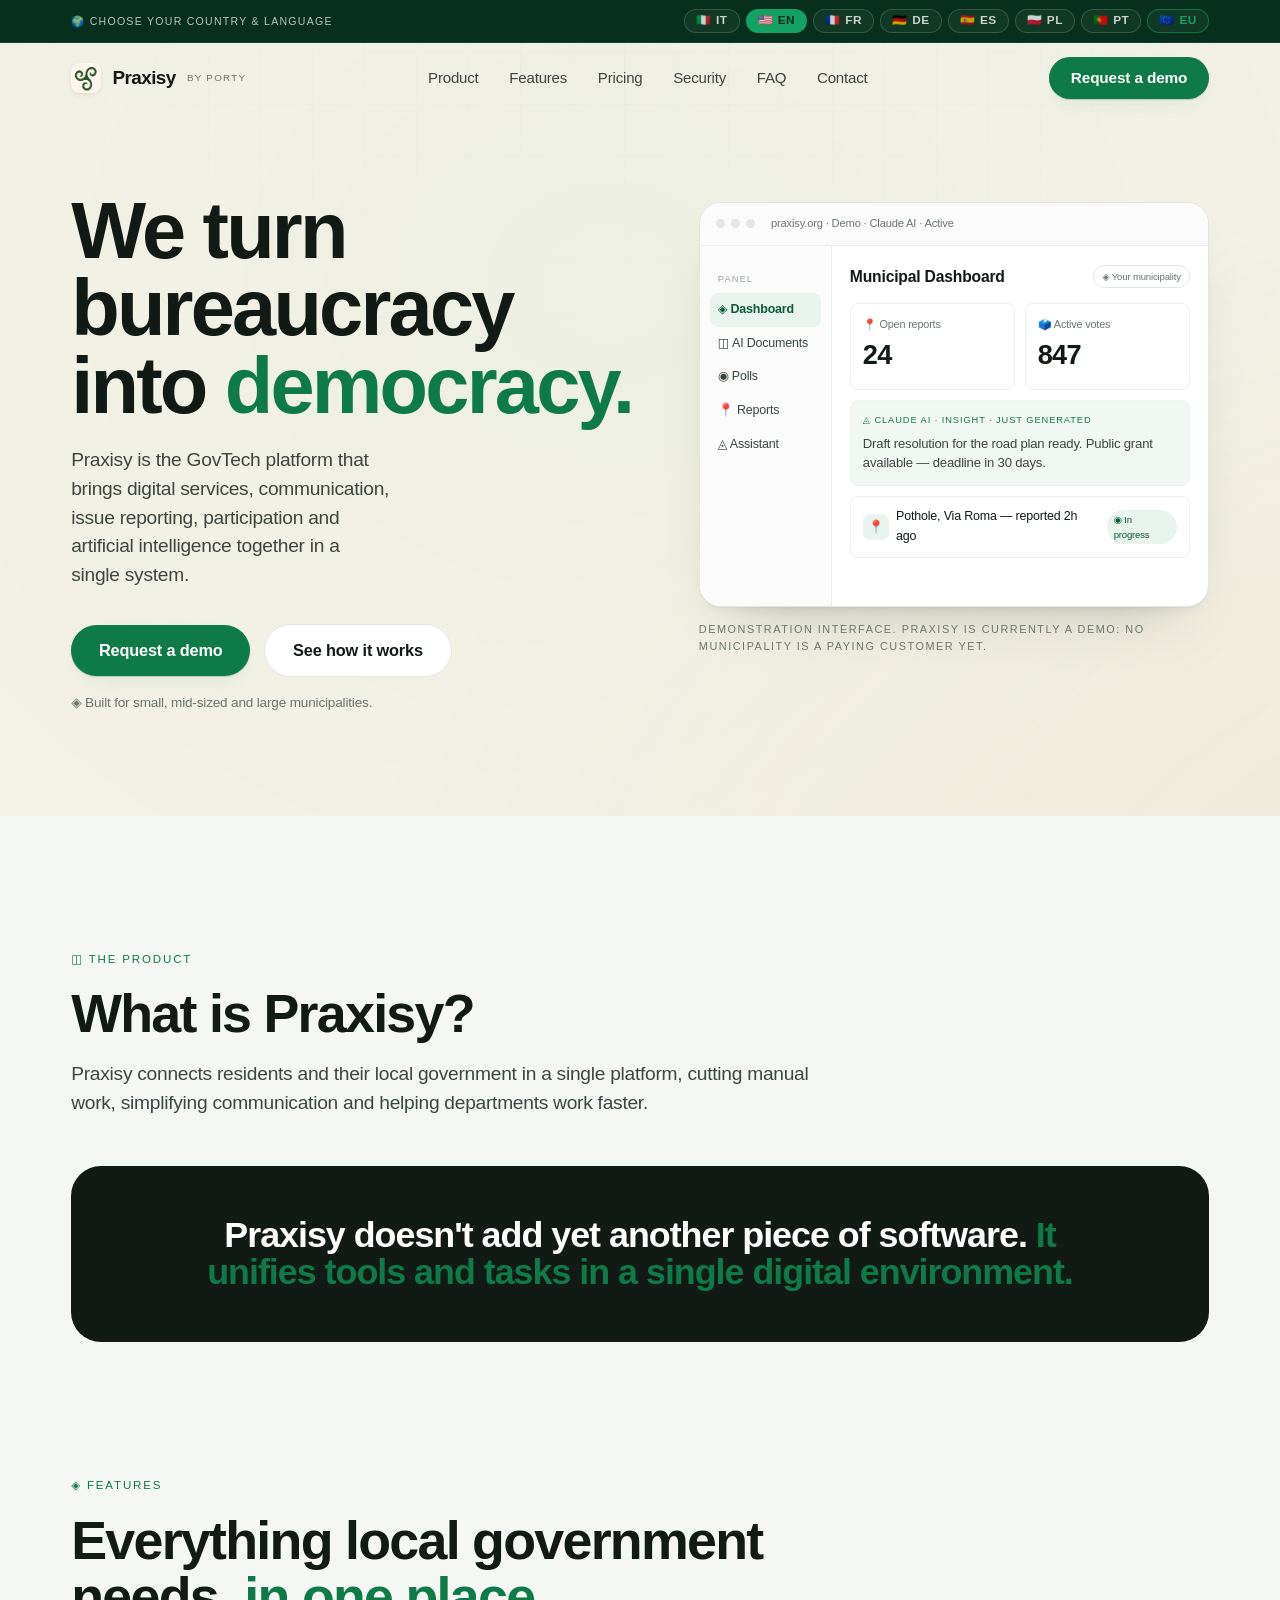
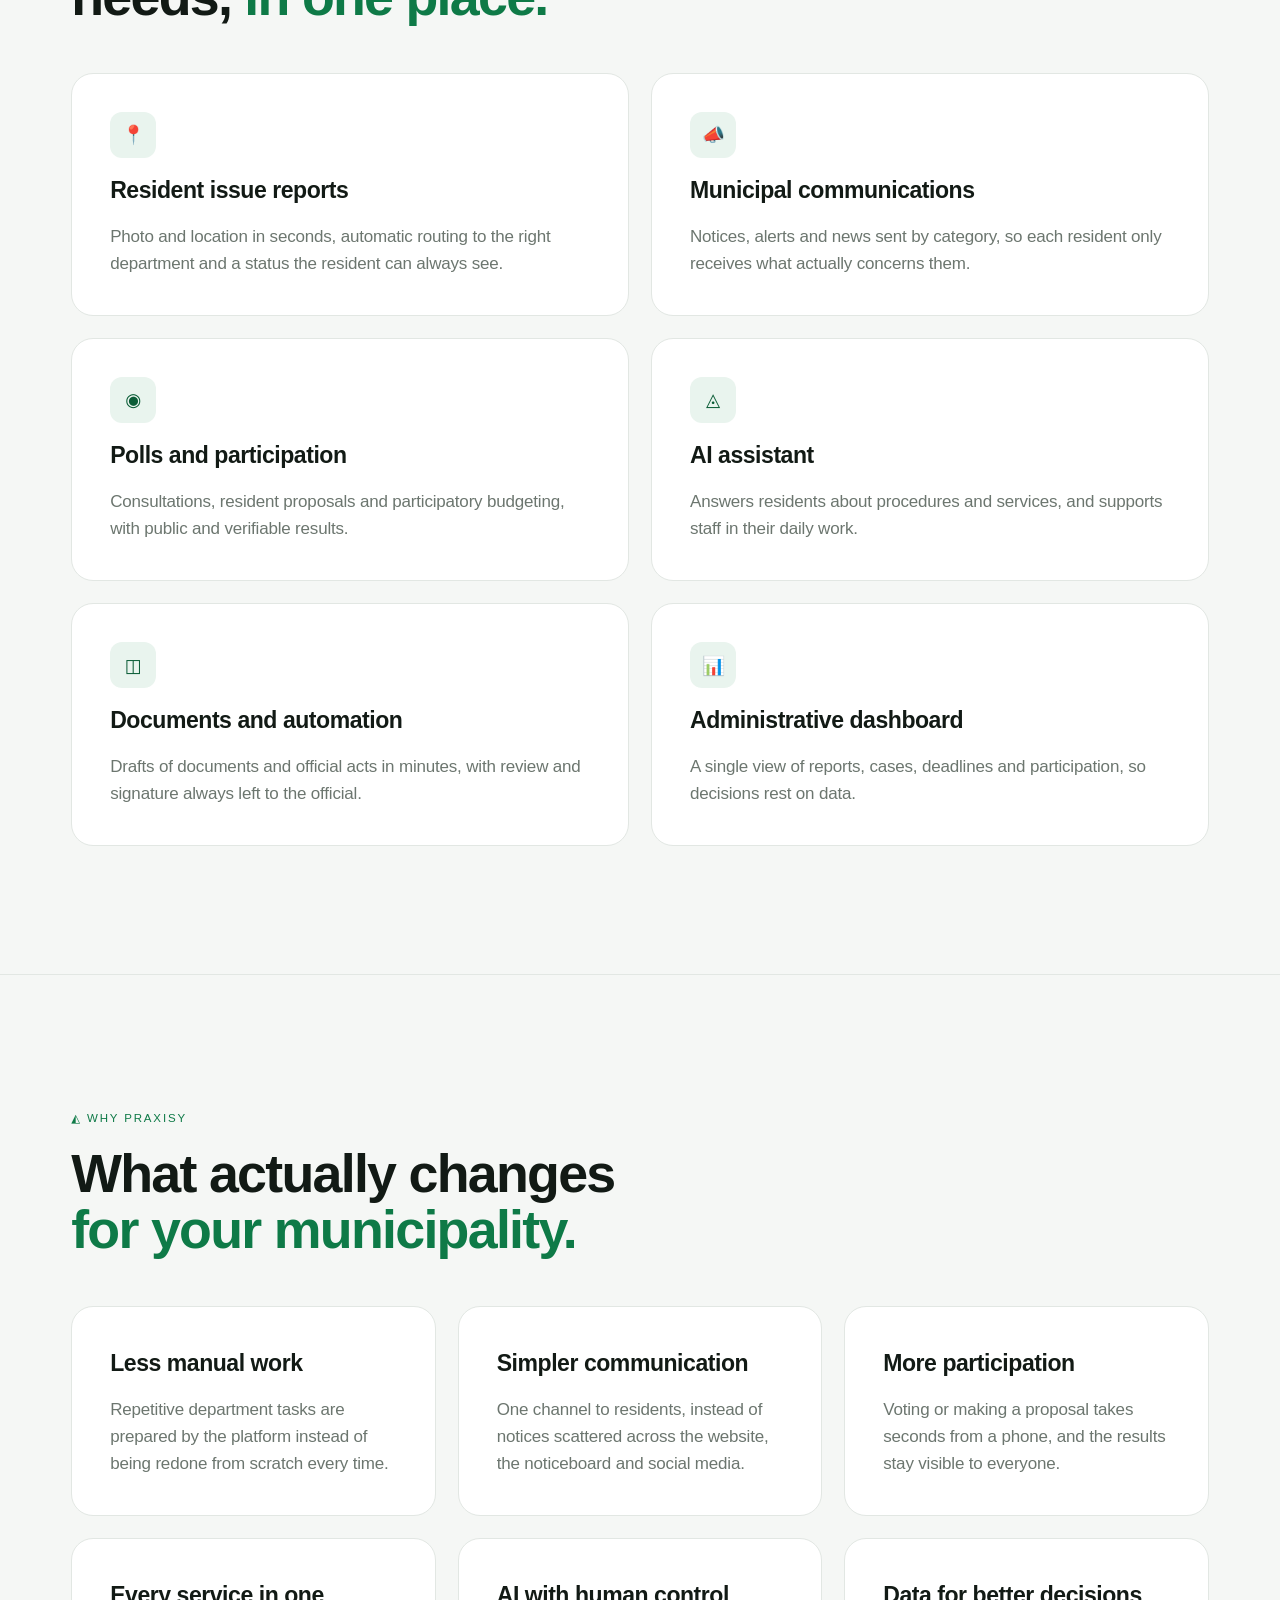
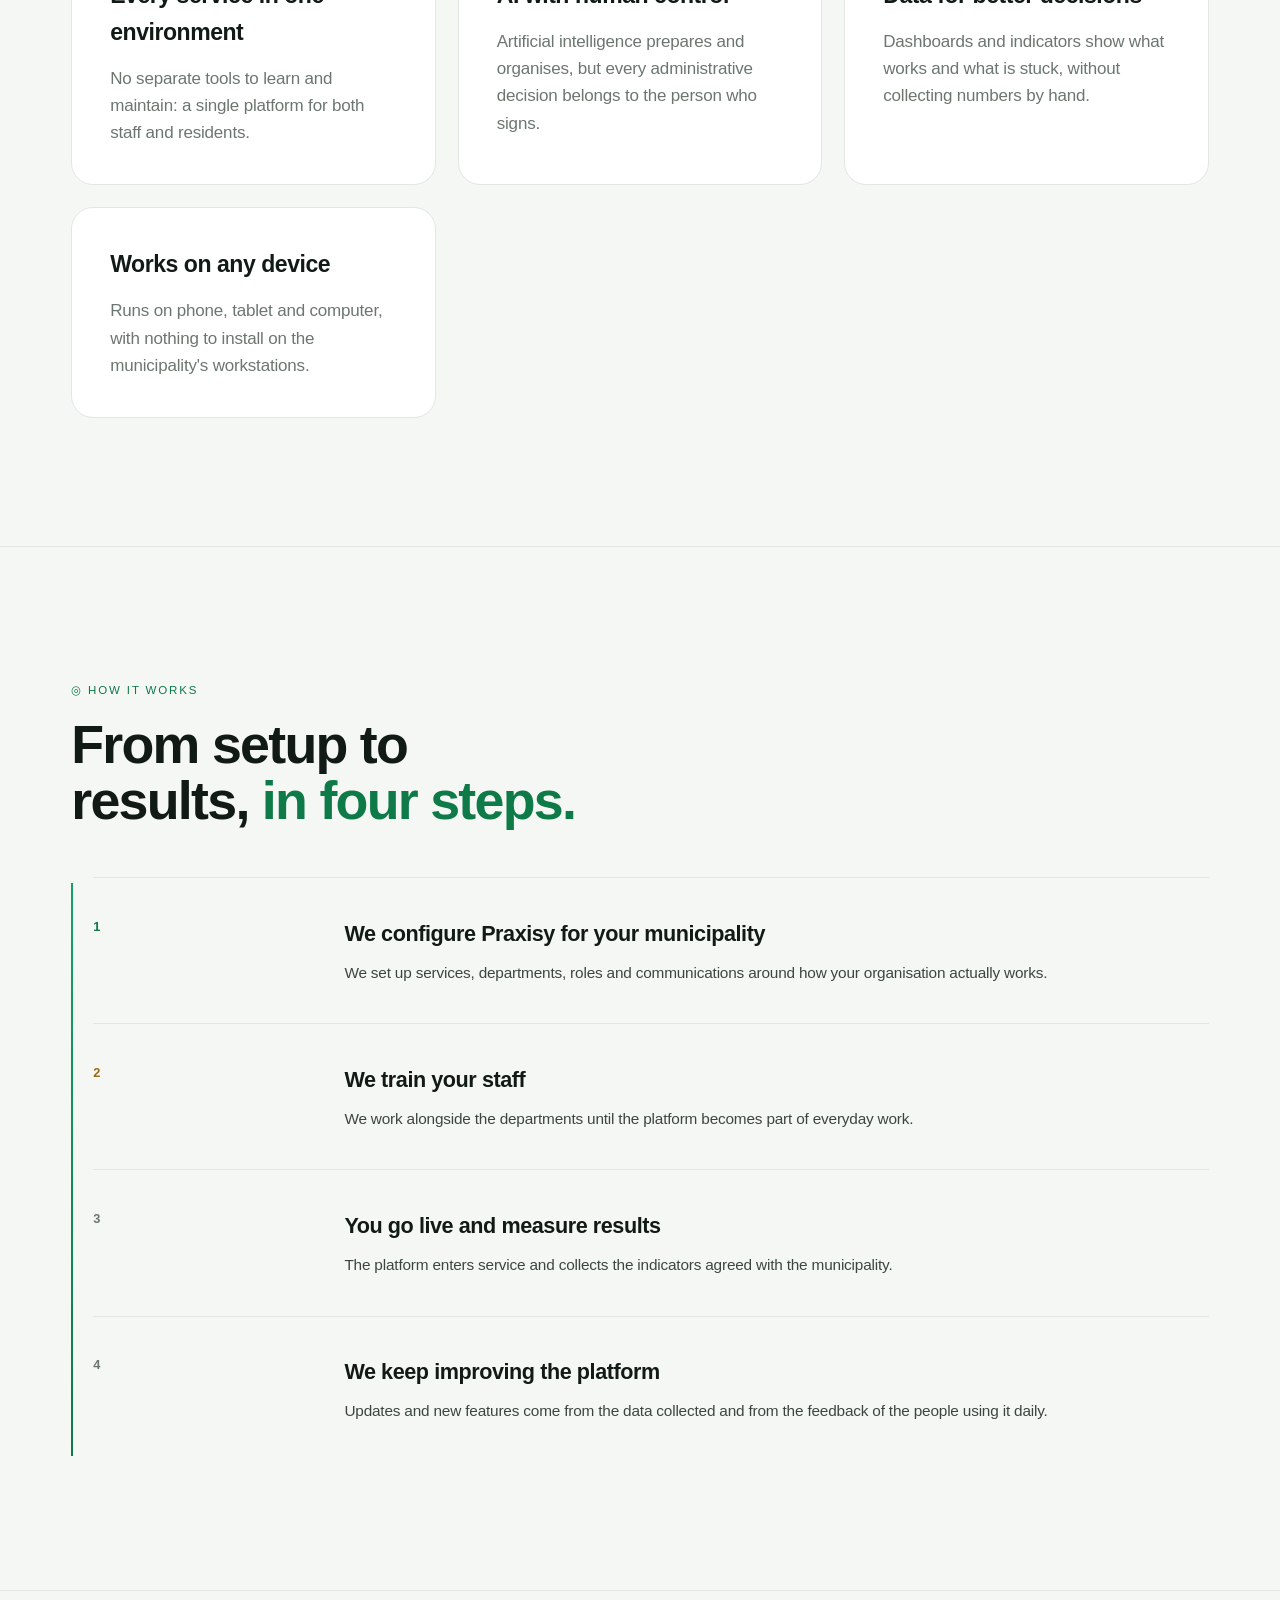
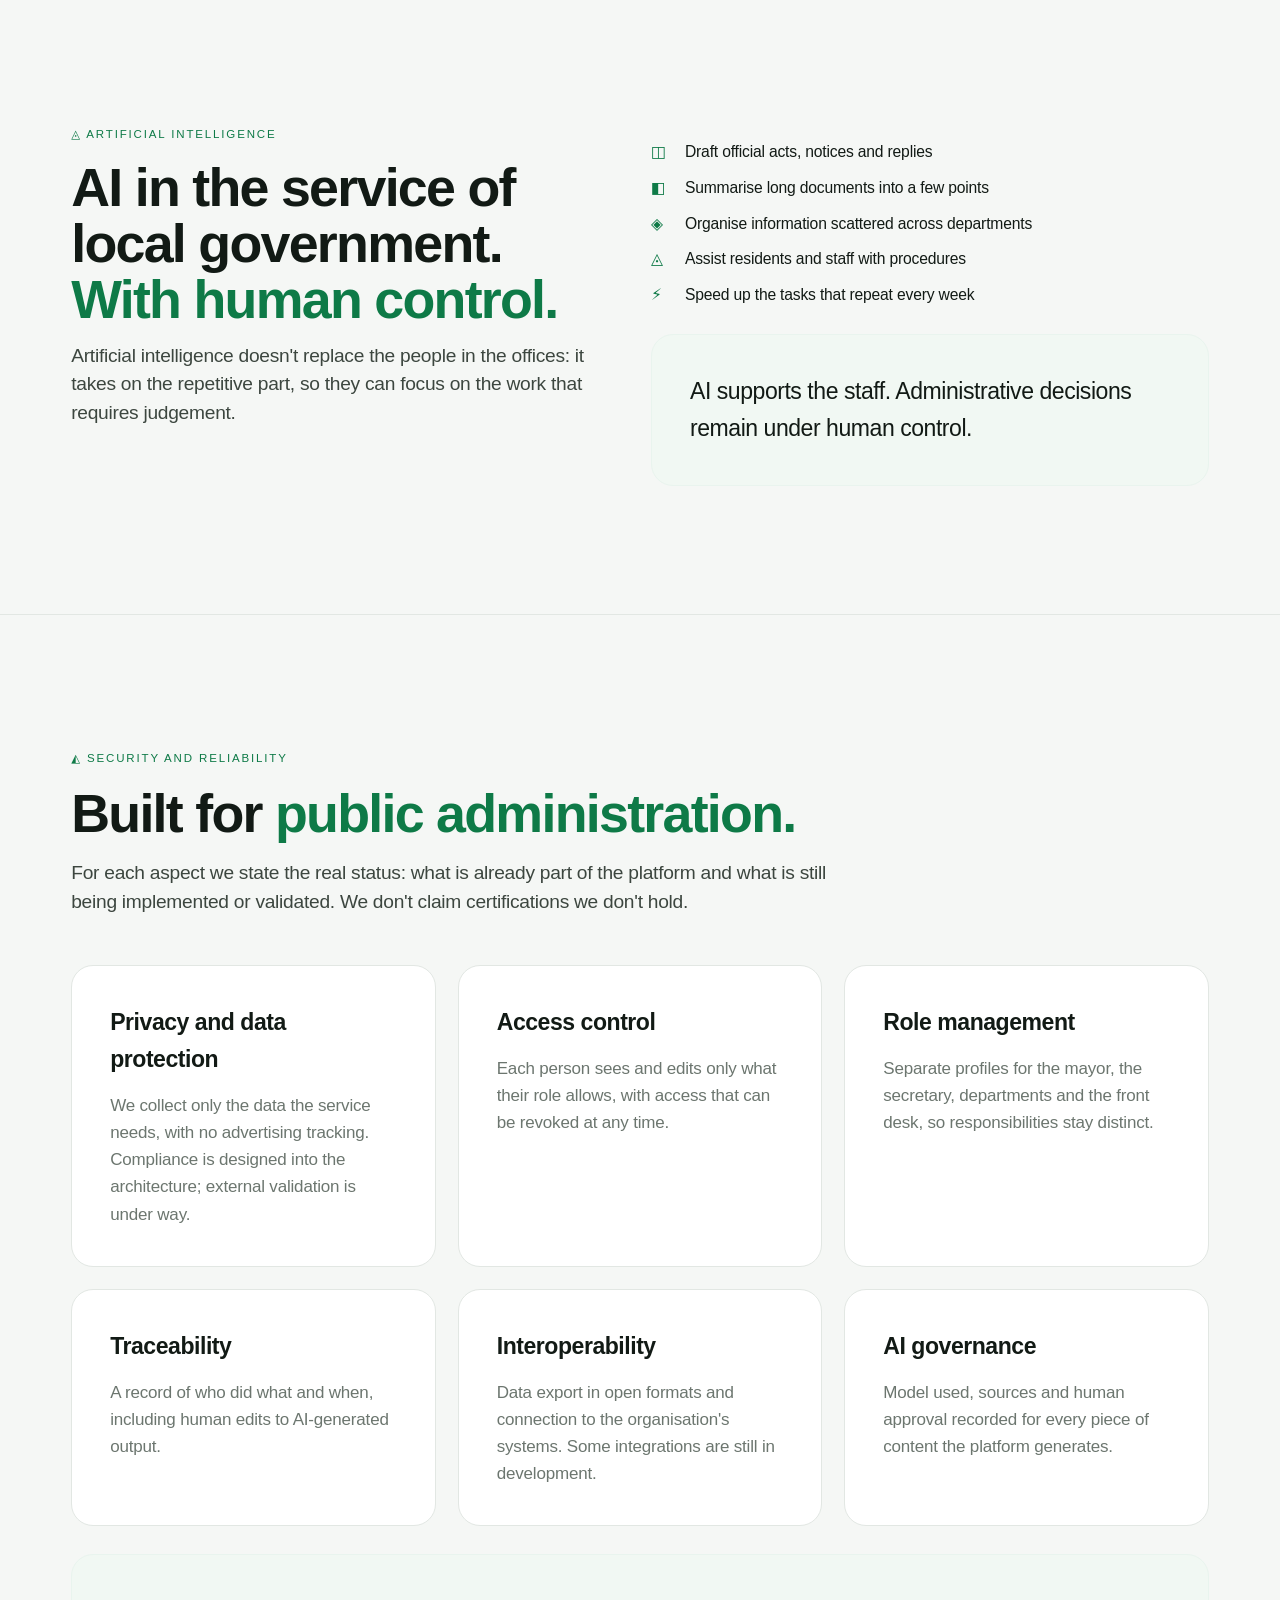
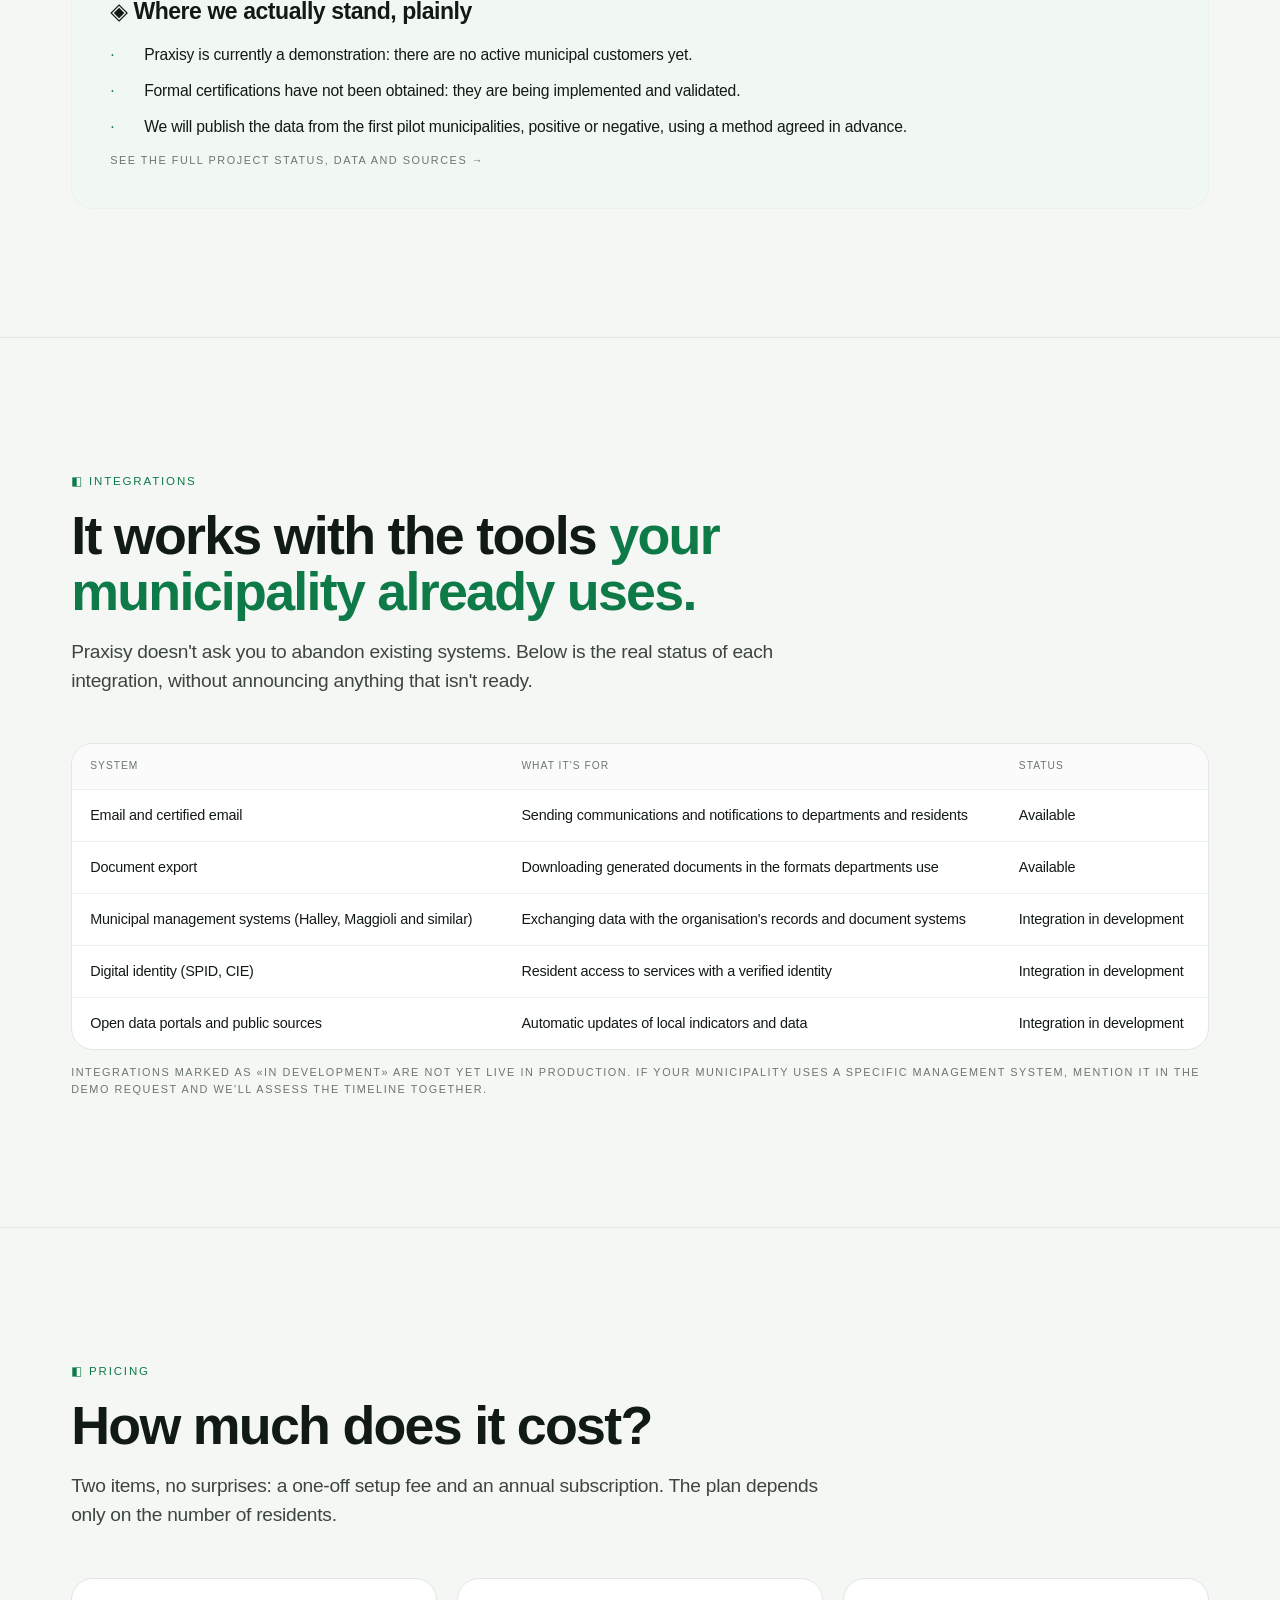
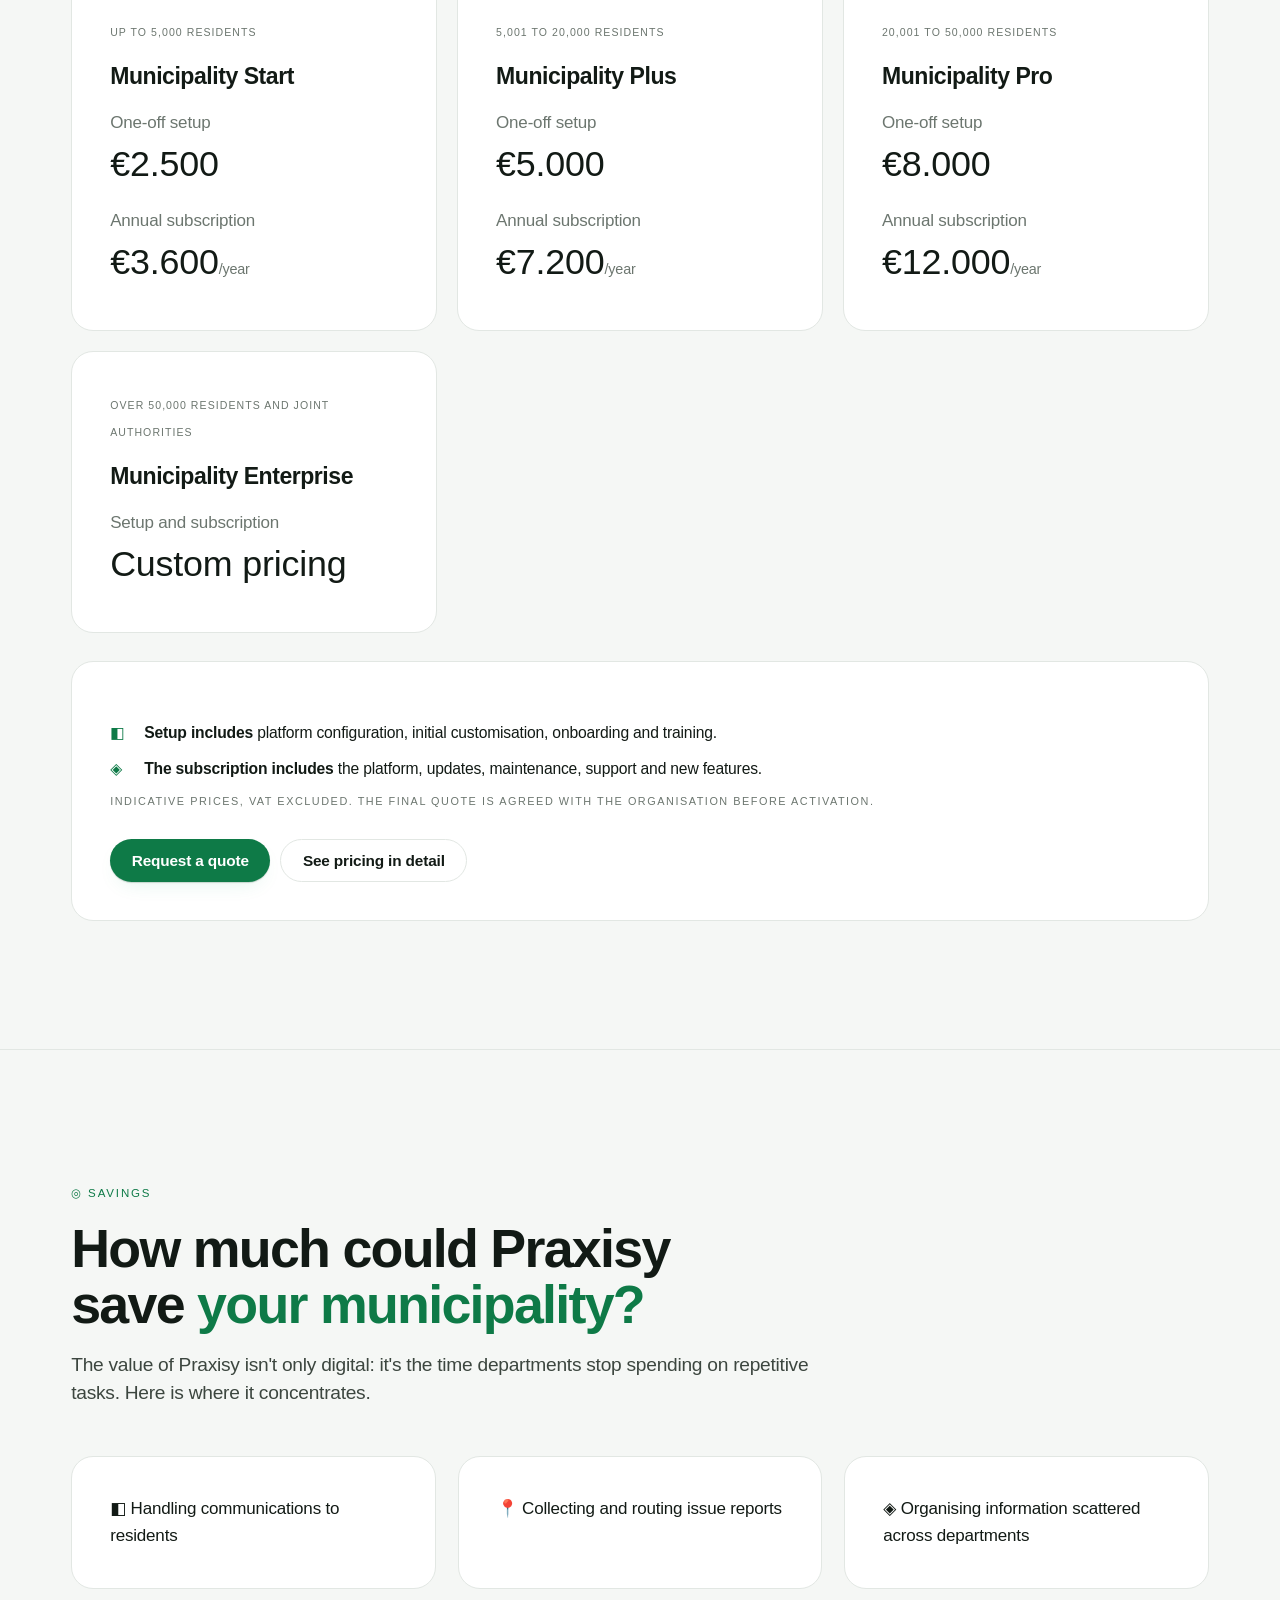
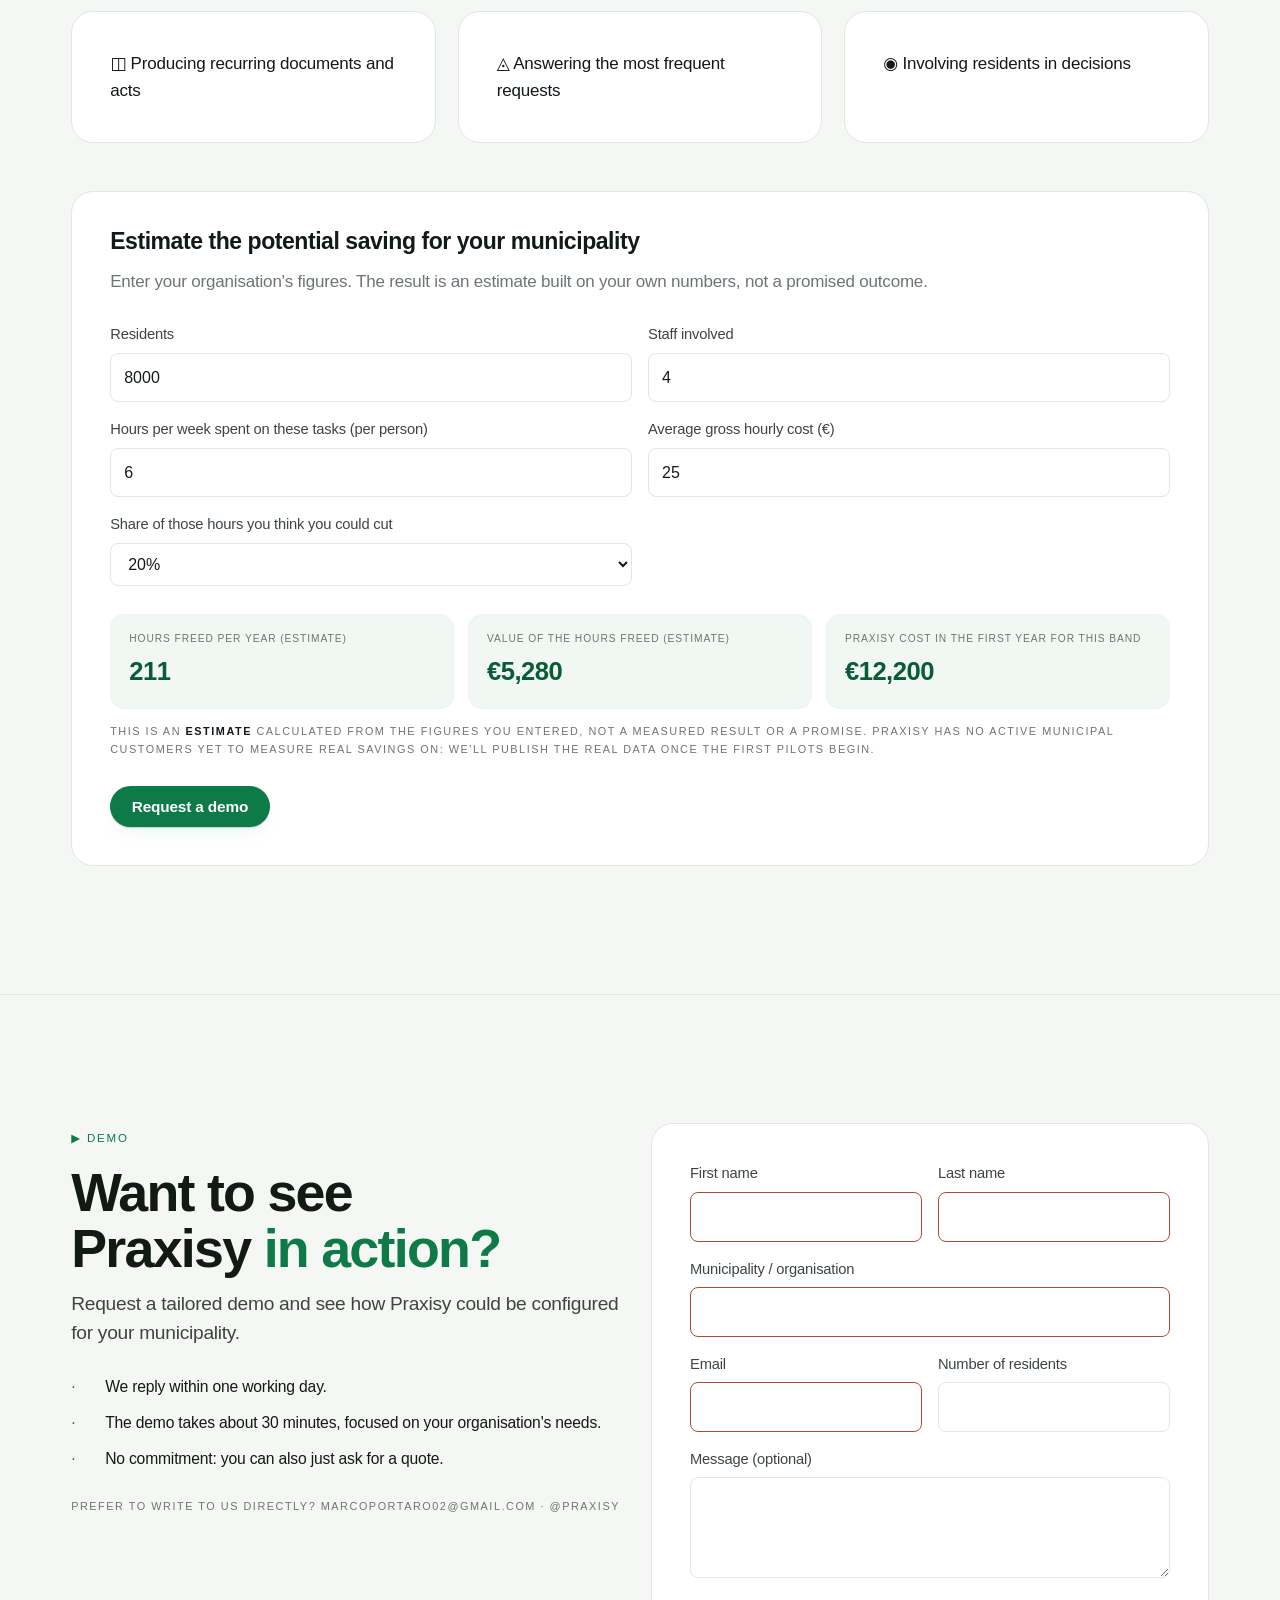
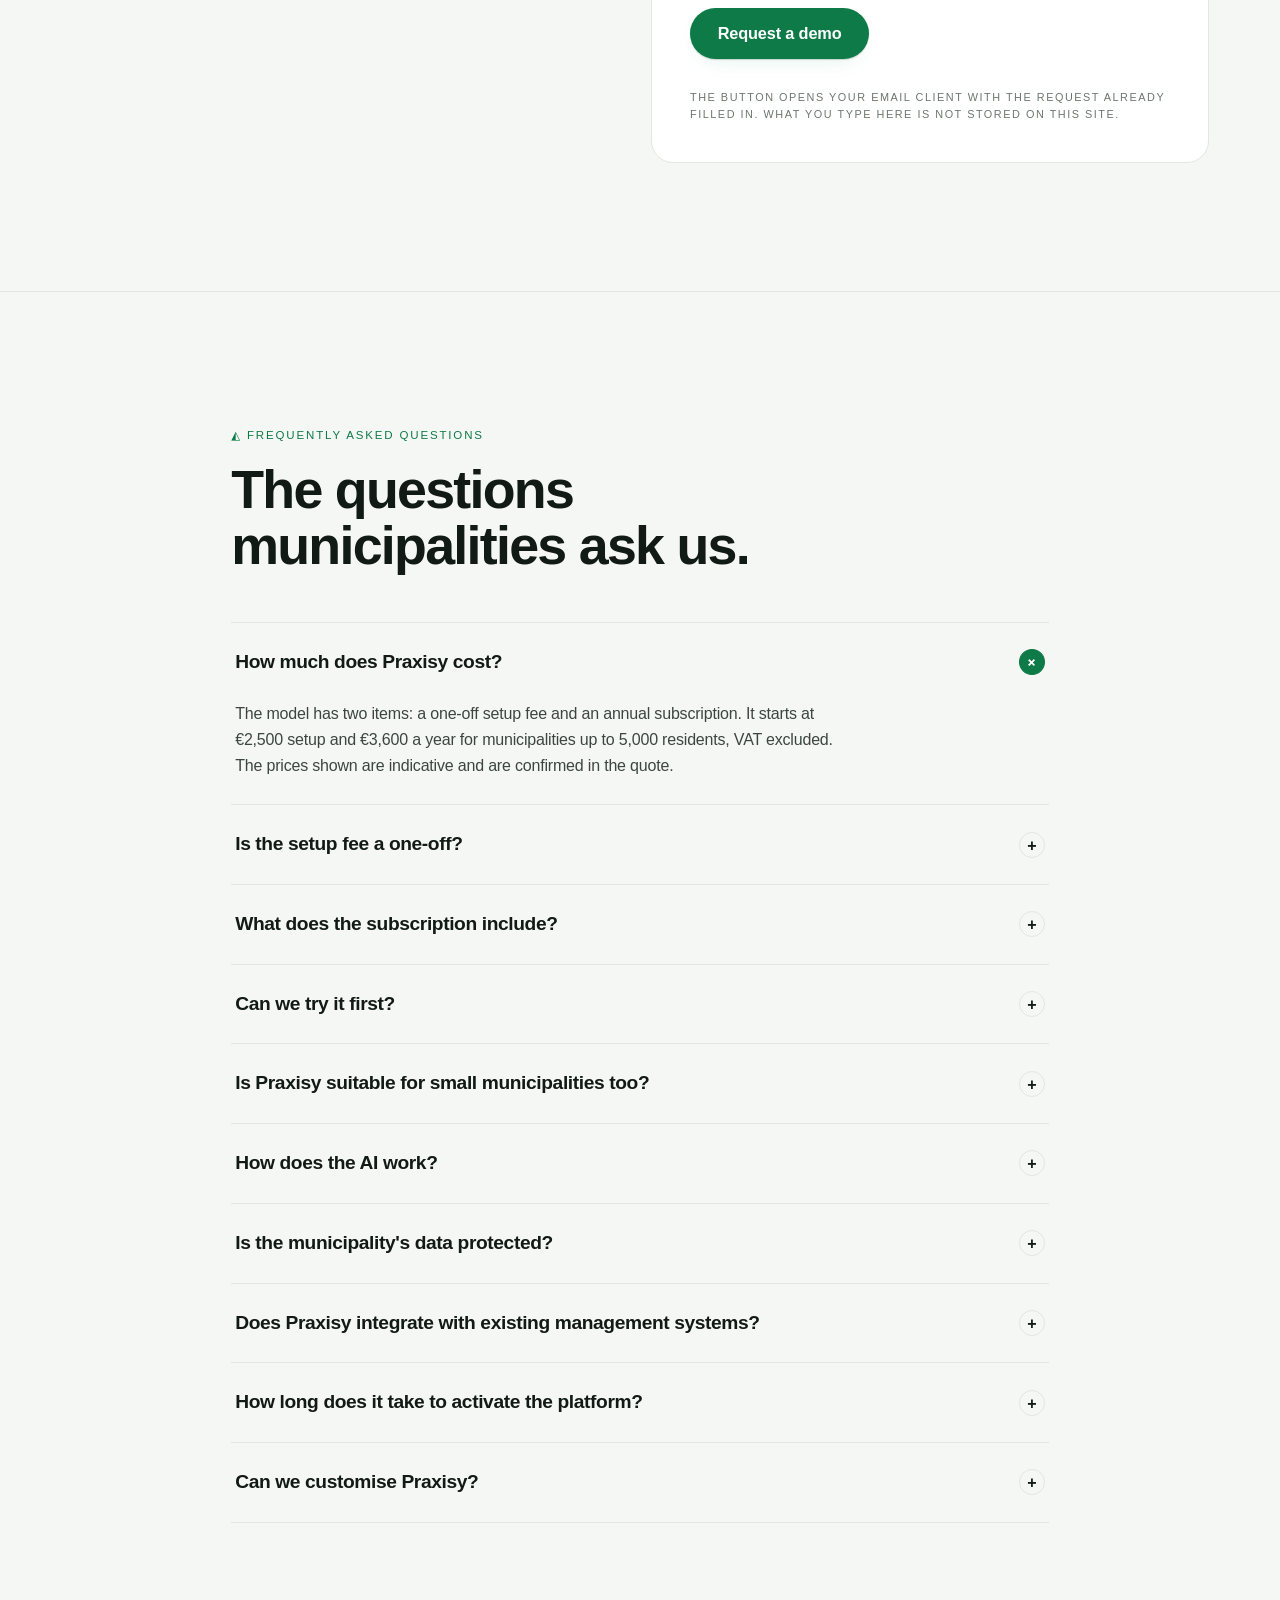
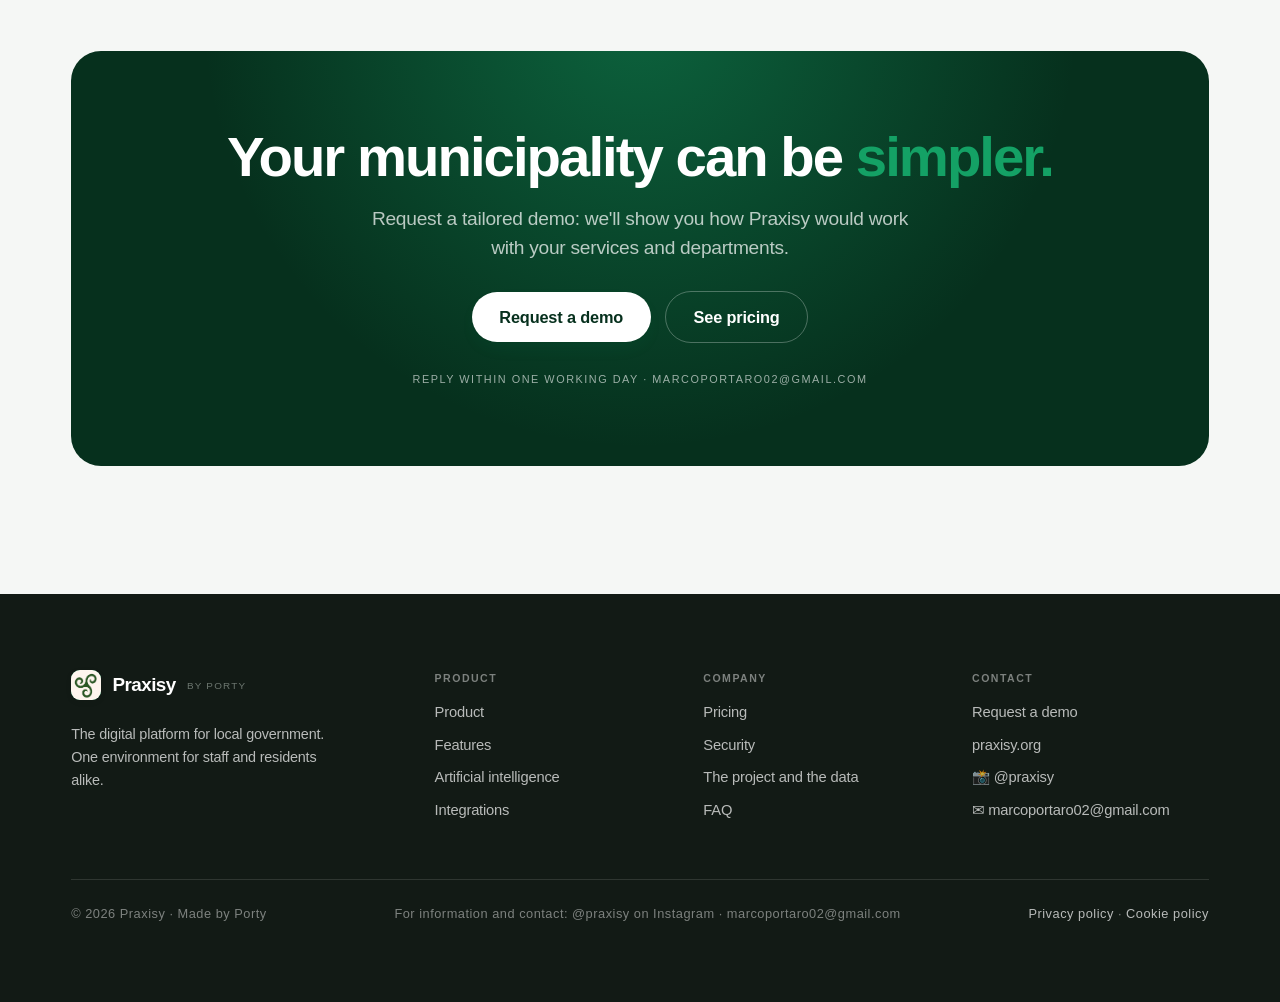
==== commit 65f252e9: "Restore "we turn bureaucracy into democracy" as the hero headline The hero now leads with the slogan" ====
--- a/index.html
+++ b/index.html
@@ -101,7 +101,7 @@
   <span class="hero-tricolor" aria-hidden="true"></span>
   <div class="wrap hero-grid">
     <div class="reveal">
-      <h1 class="display" data-i18n="hero.h1">Il Comune più semplice, digitale e <em>vicino ai cittadini.</em></h1>
+      <h1 class="display" data-i18n="hero.h1">Trasformiamo la burocrazia in <em>democrazia.</em></h1>
       <p class="lead" data-i18n="hero.lead">Praxisy è la piattaforma GovTech che riunisce servizi digitali, comunicazione, segnalazioni, partecipazione e intelligenza artificiale in un unico sistema.</p>
       <div class="hero-cta">
         <a href="#demo" class="btn btn-primary btn-lg" data-i18n="hero.cta1">Richiedi una demo</a>
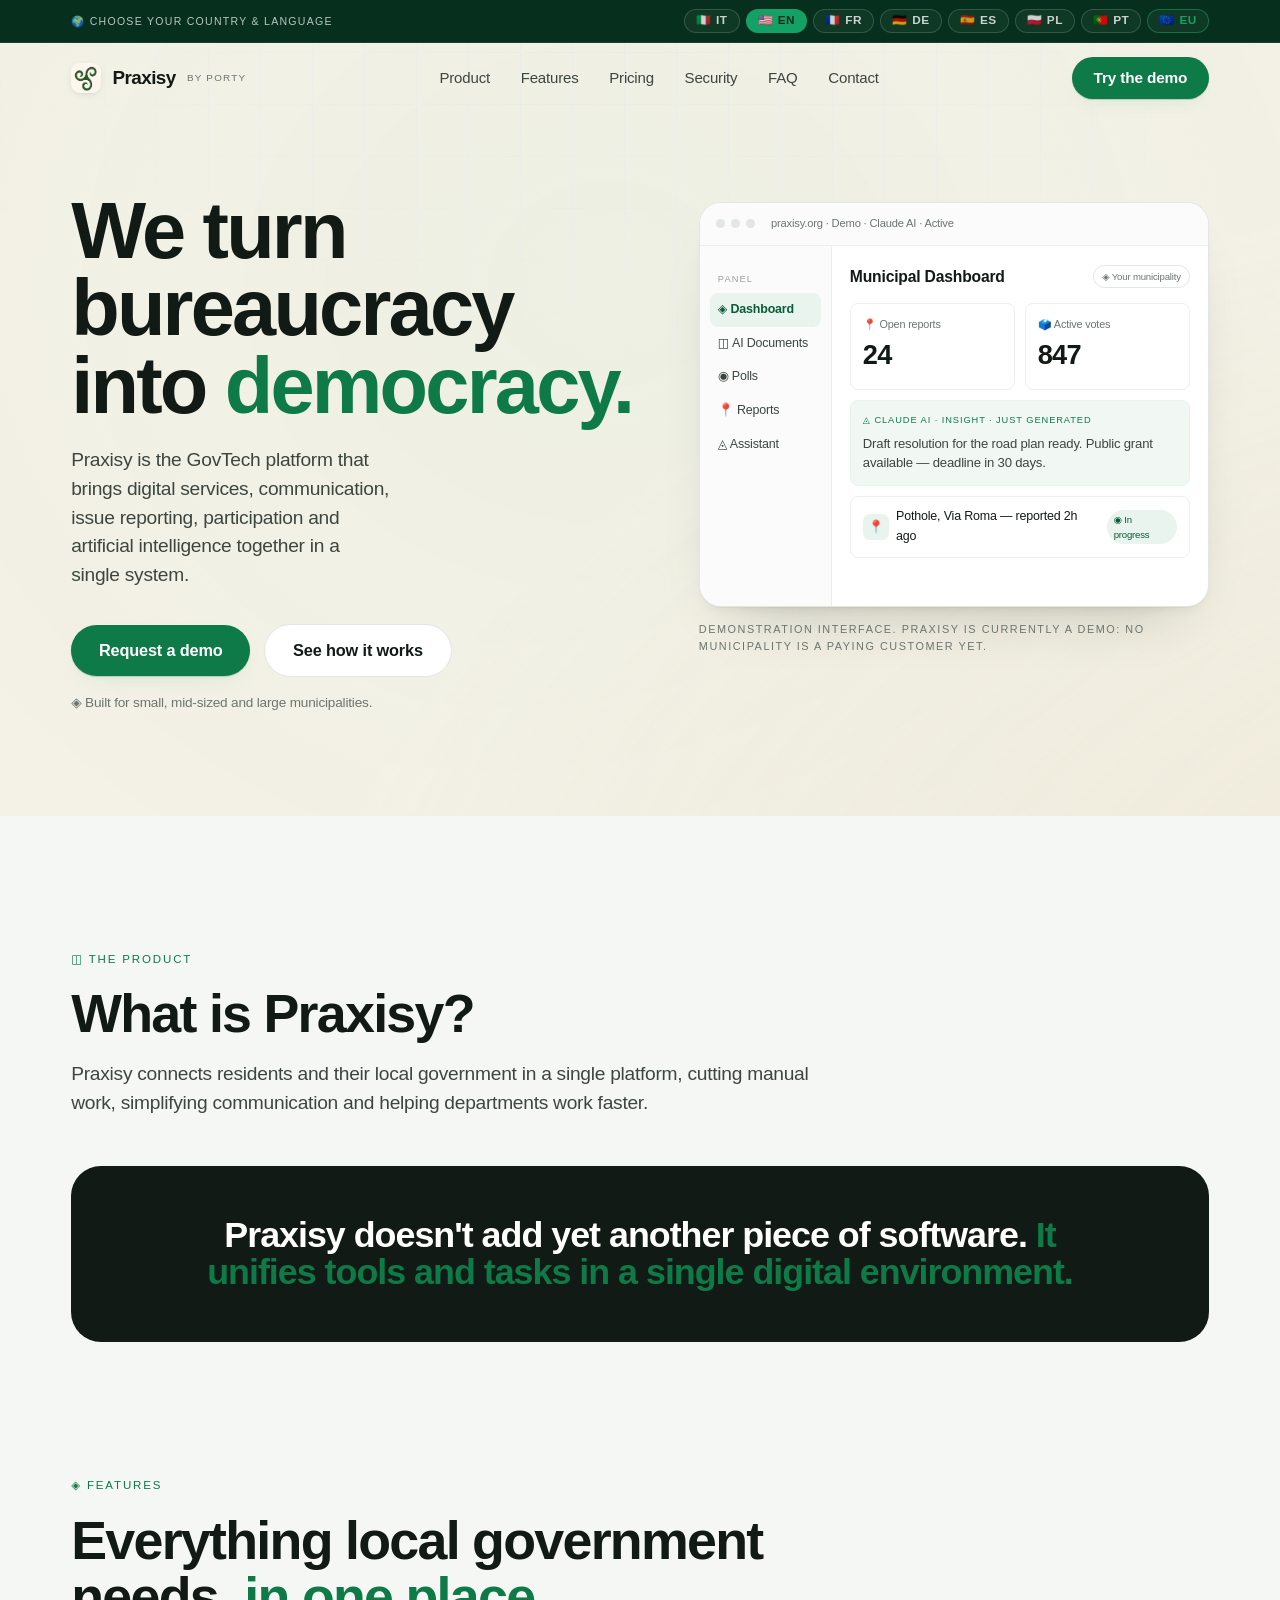
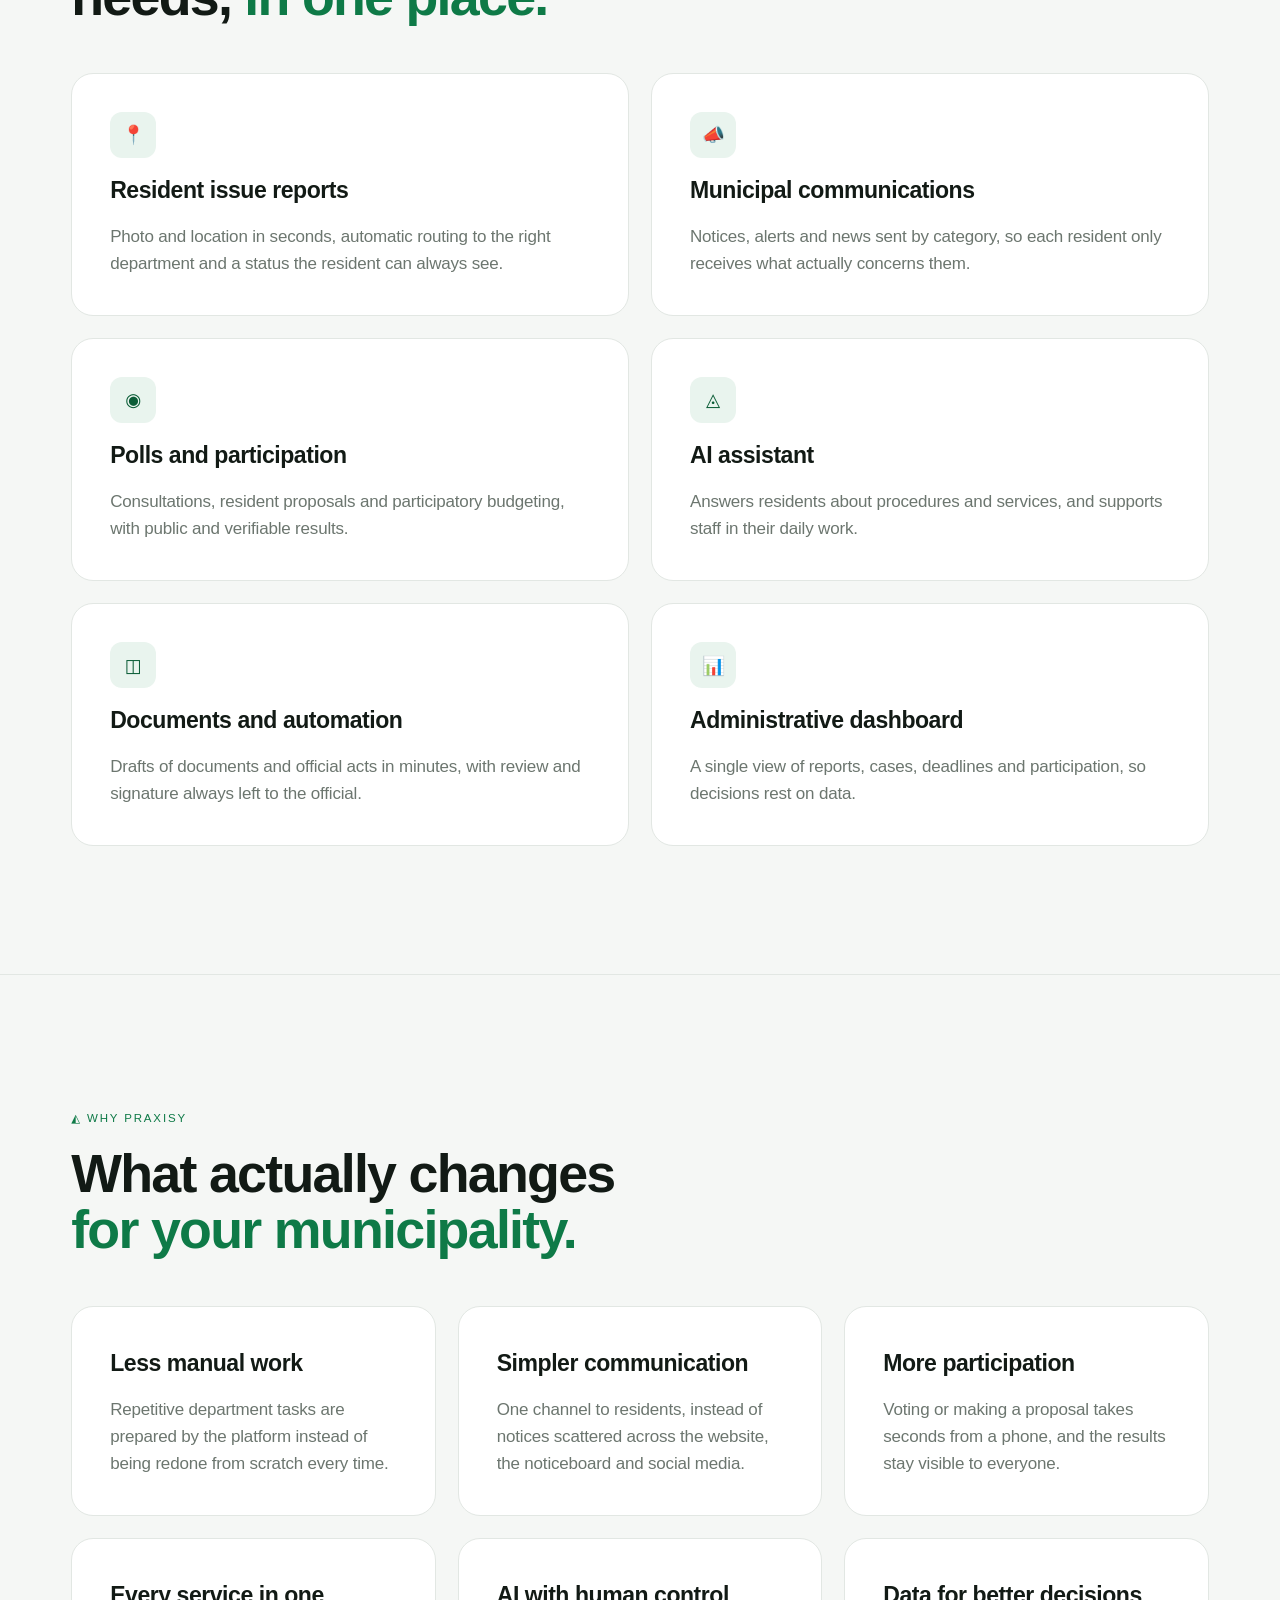
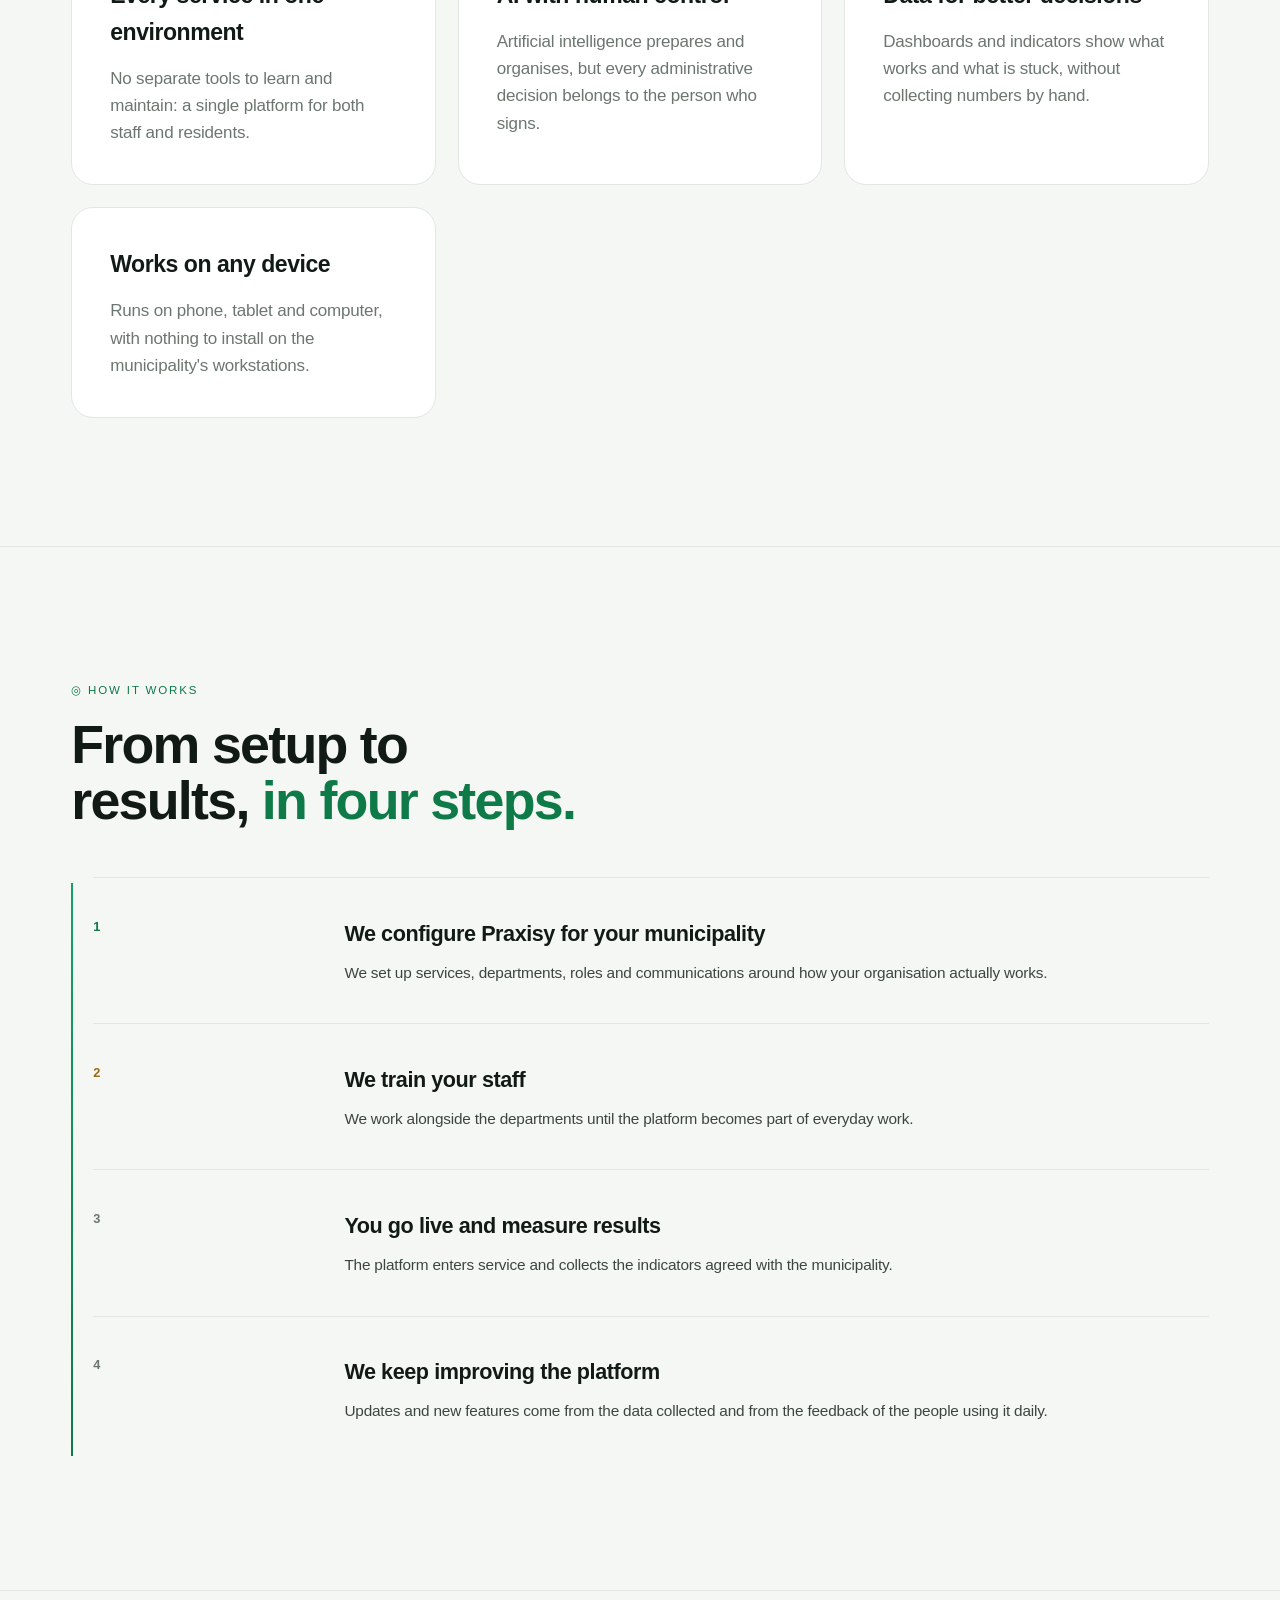
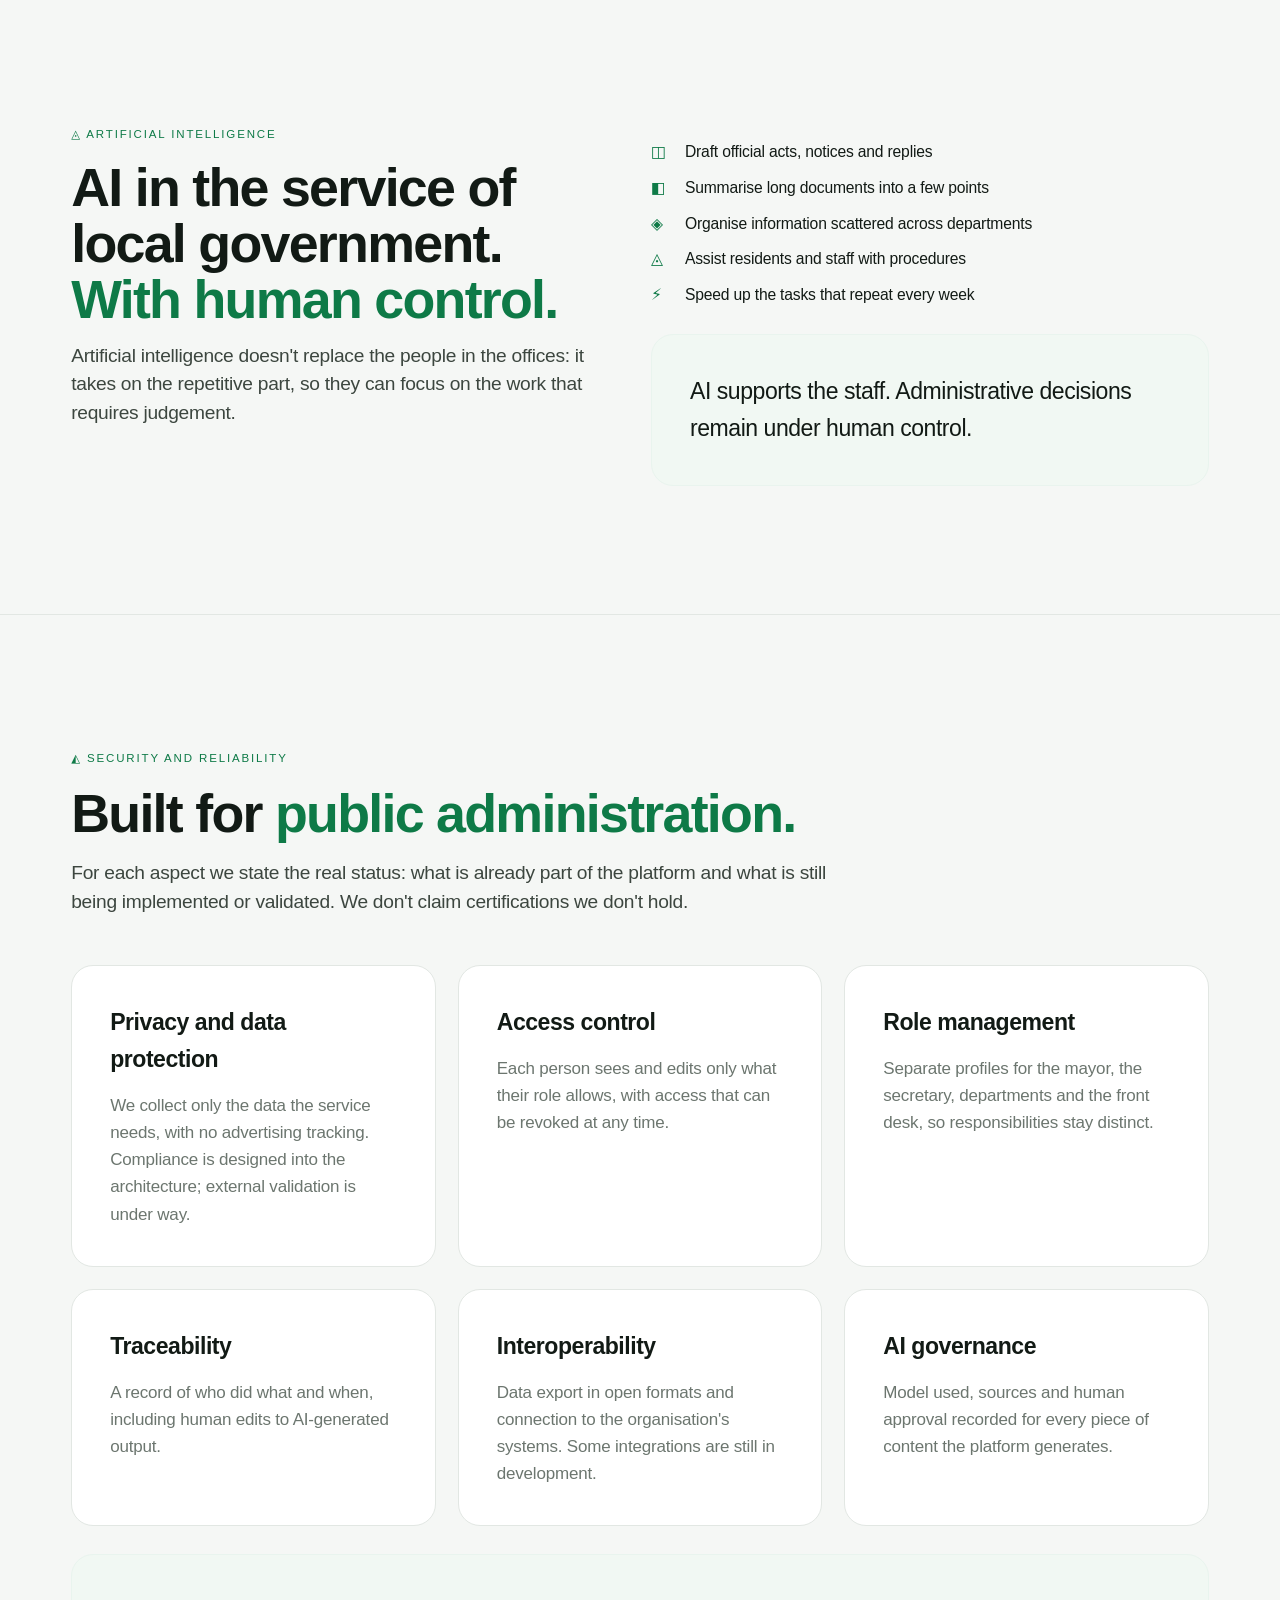
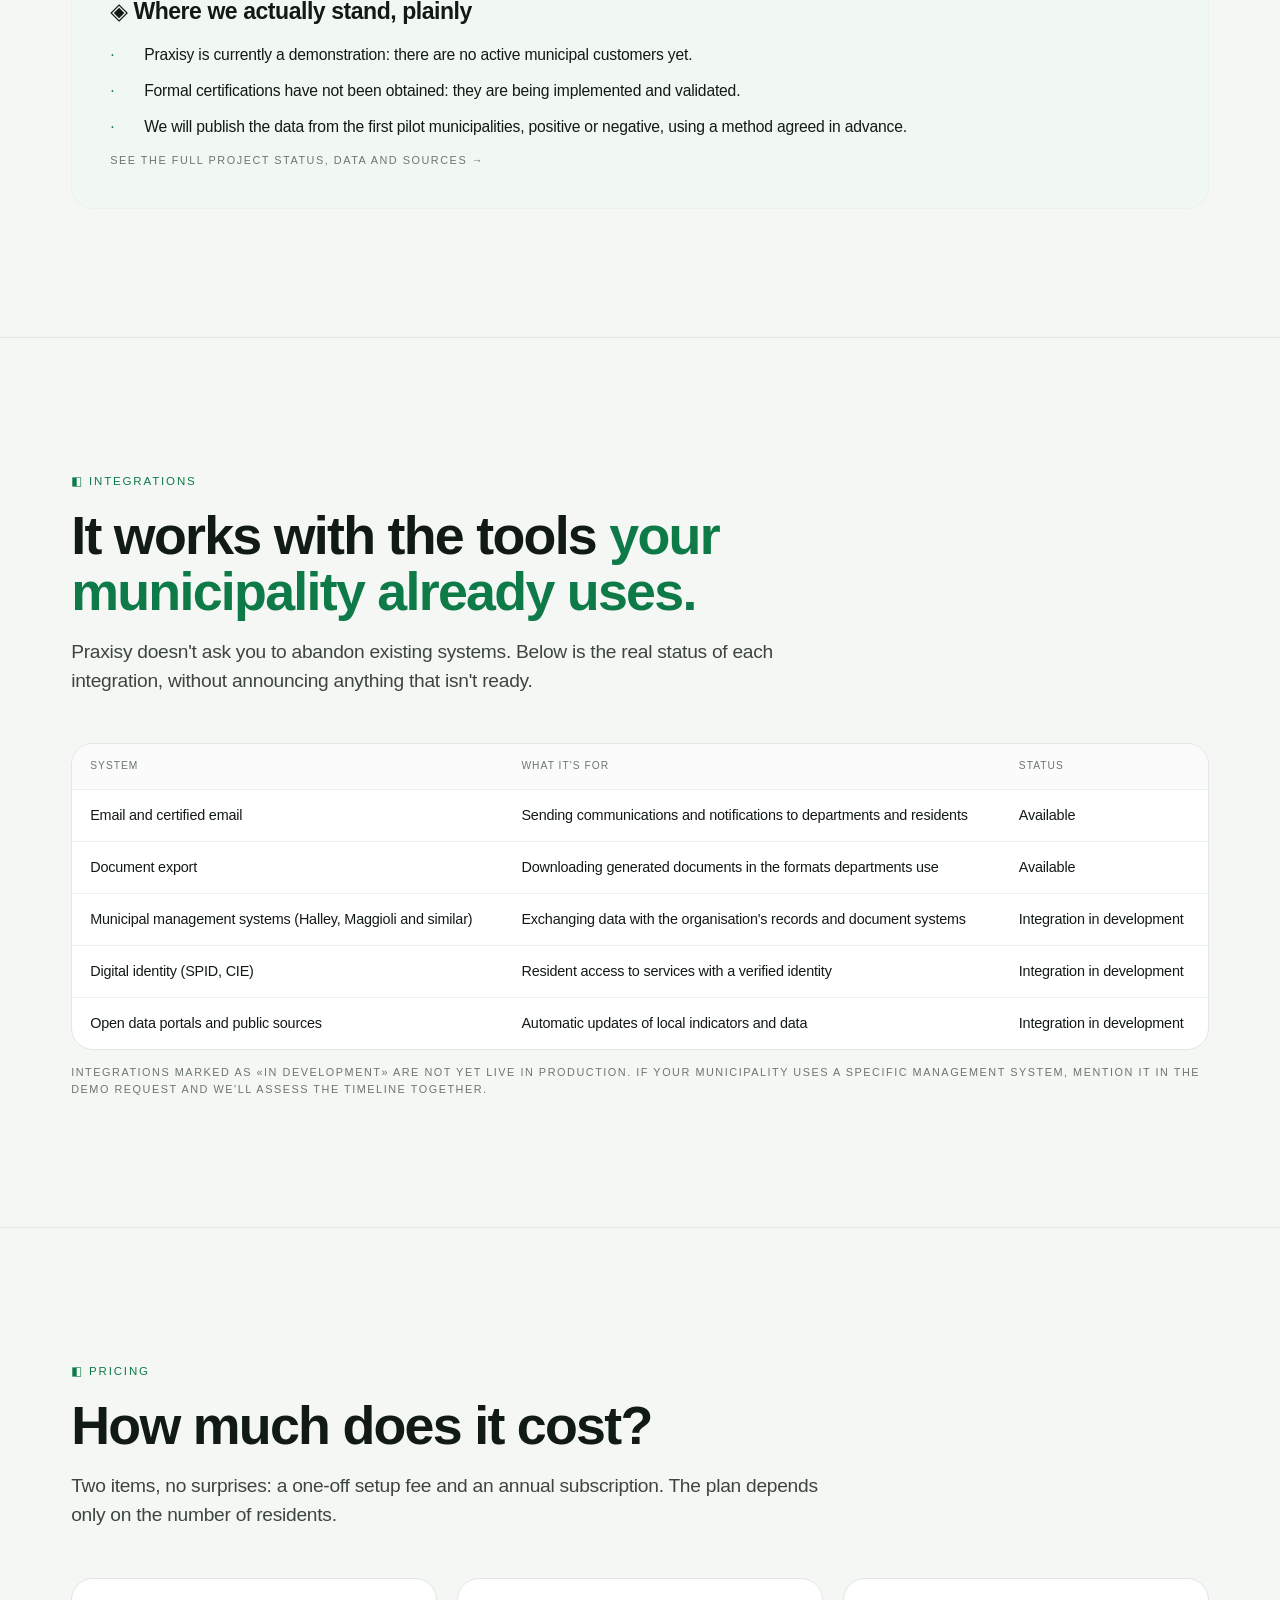
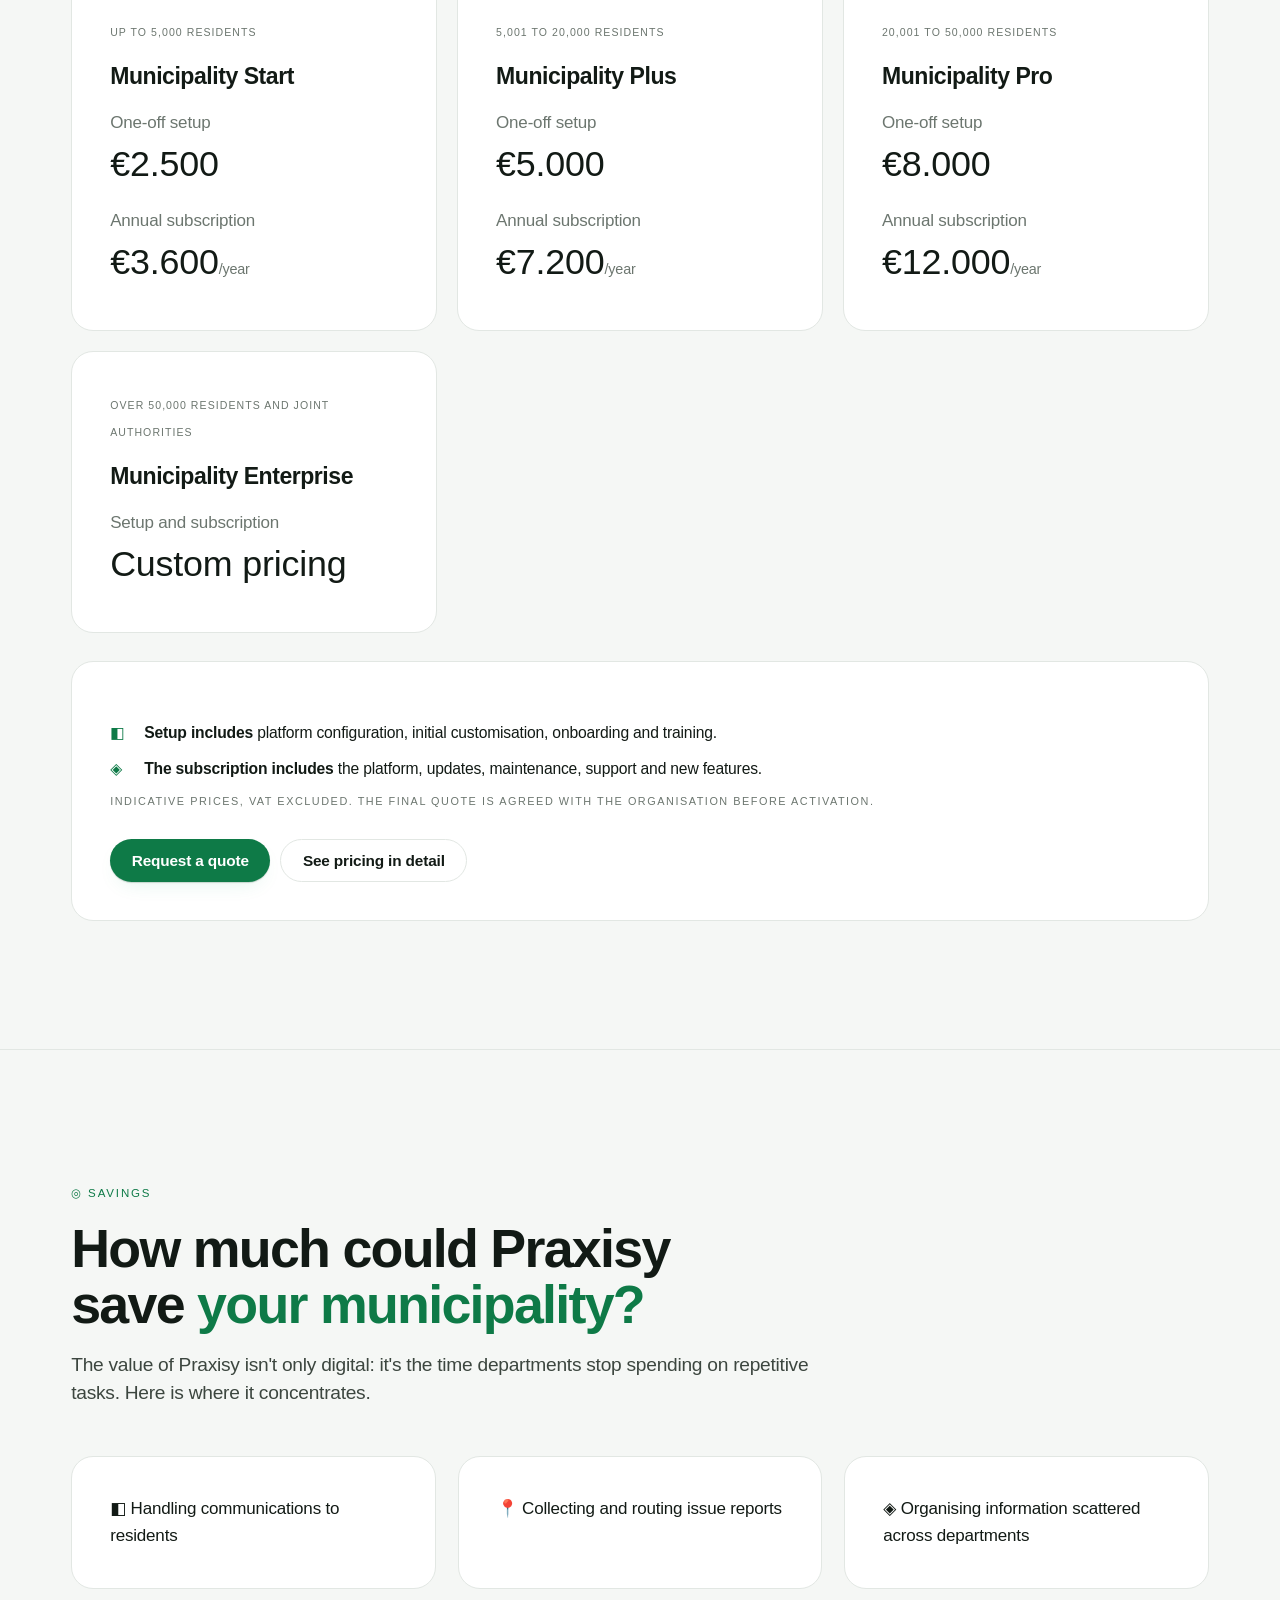
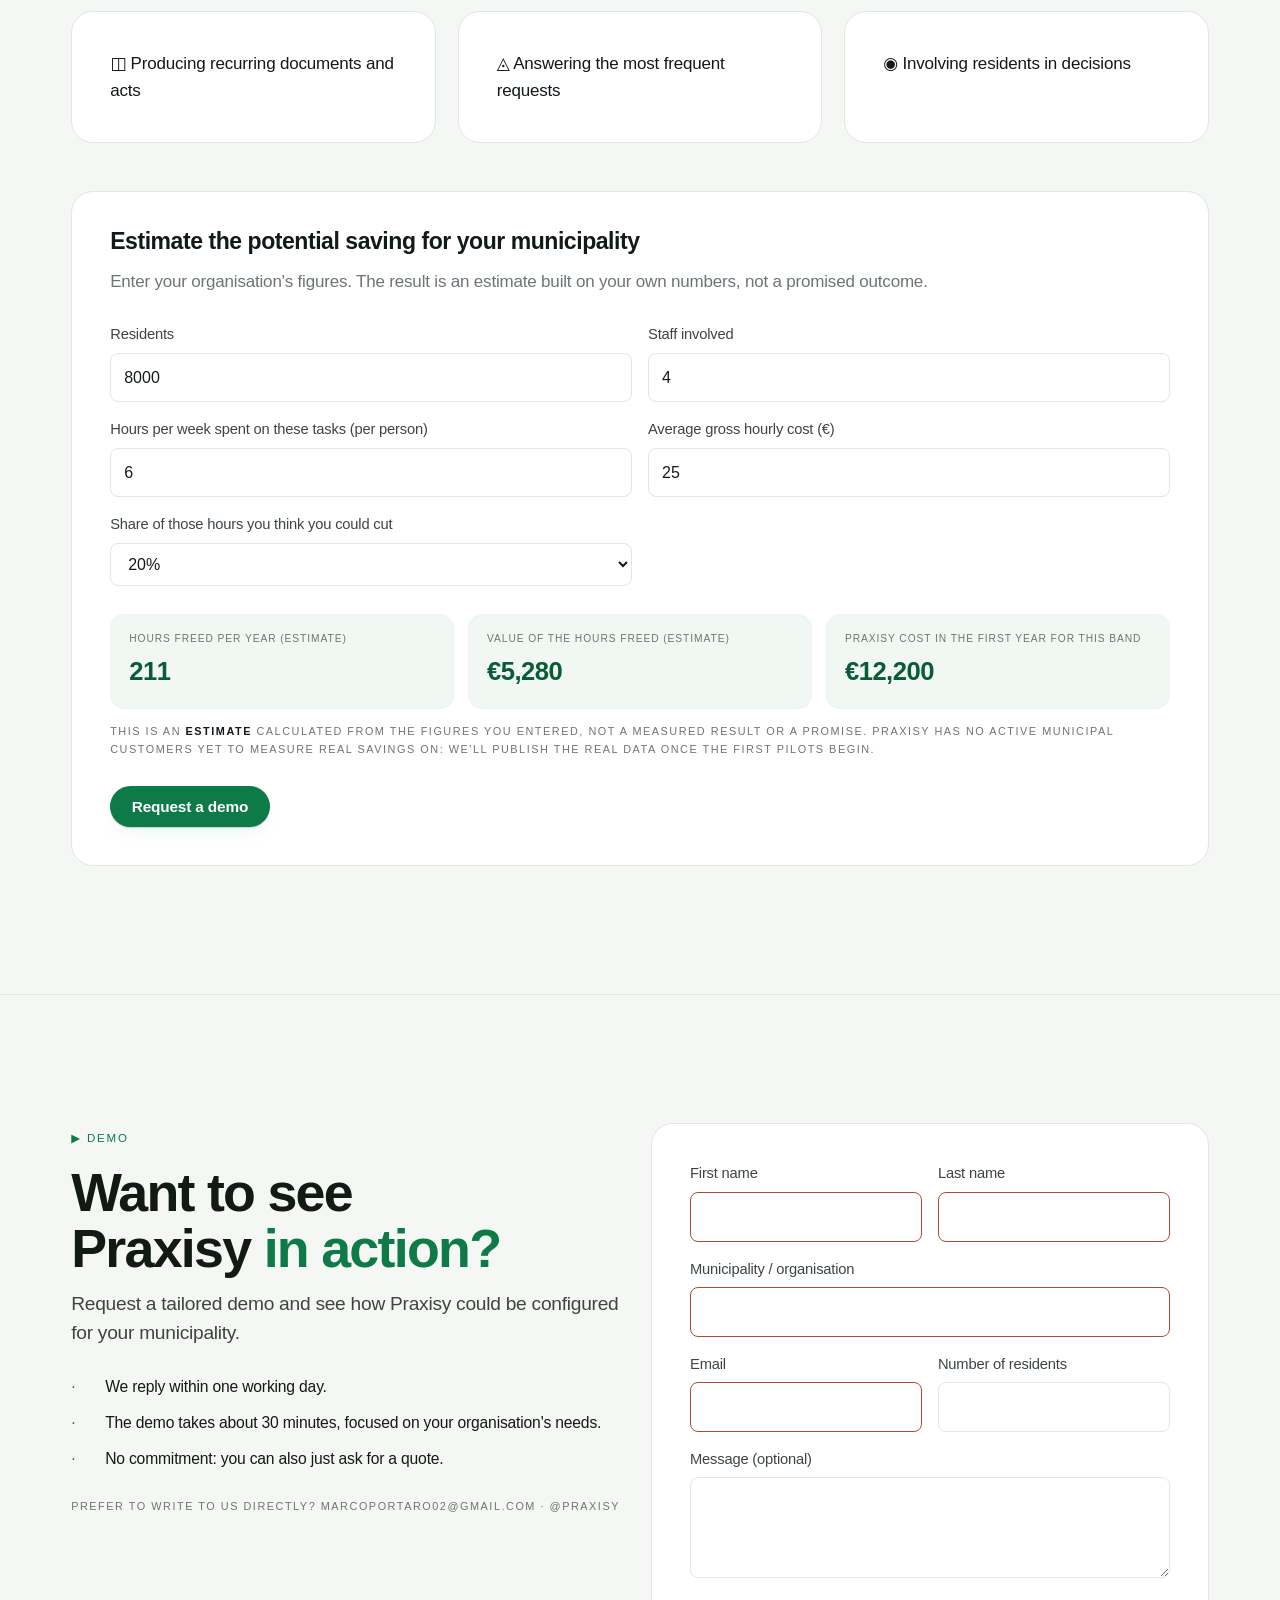
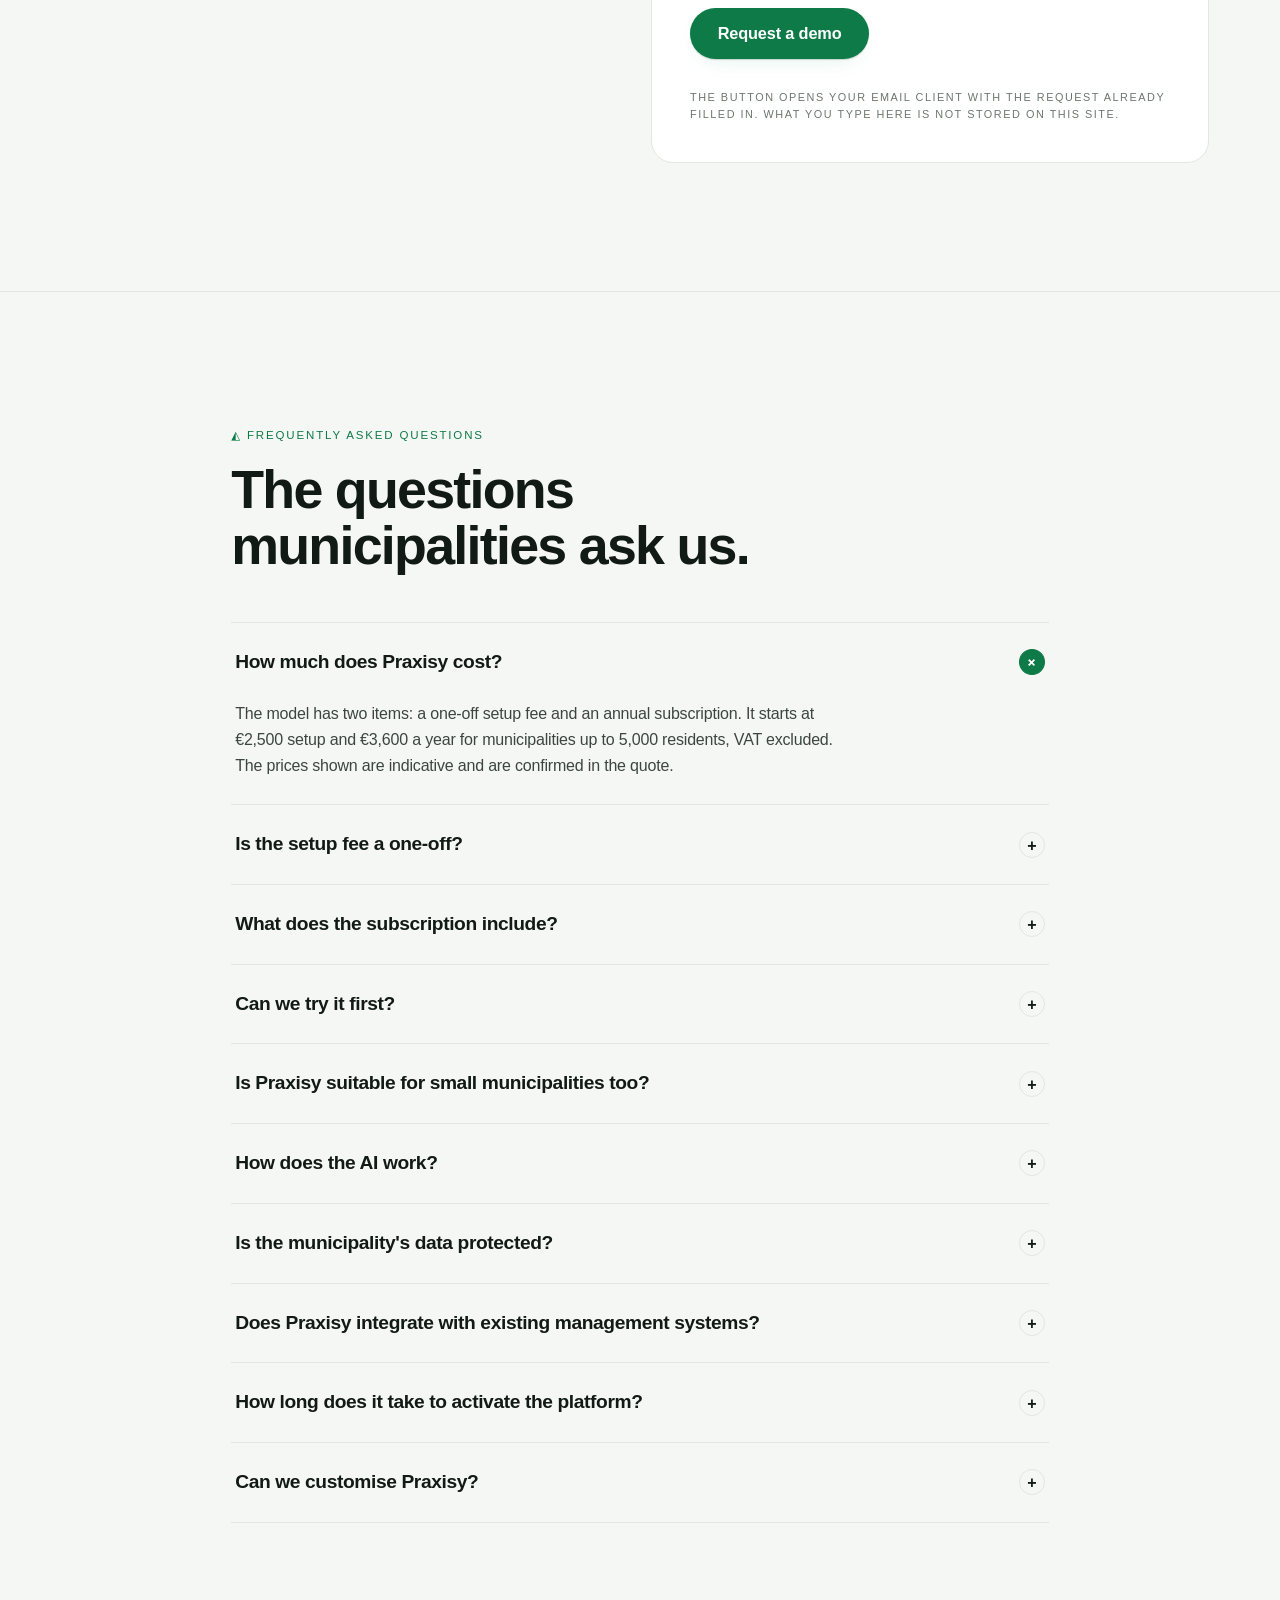
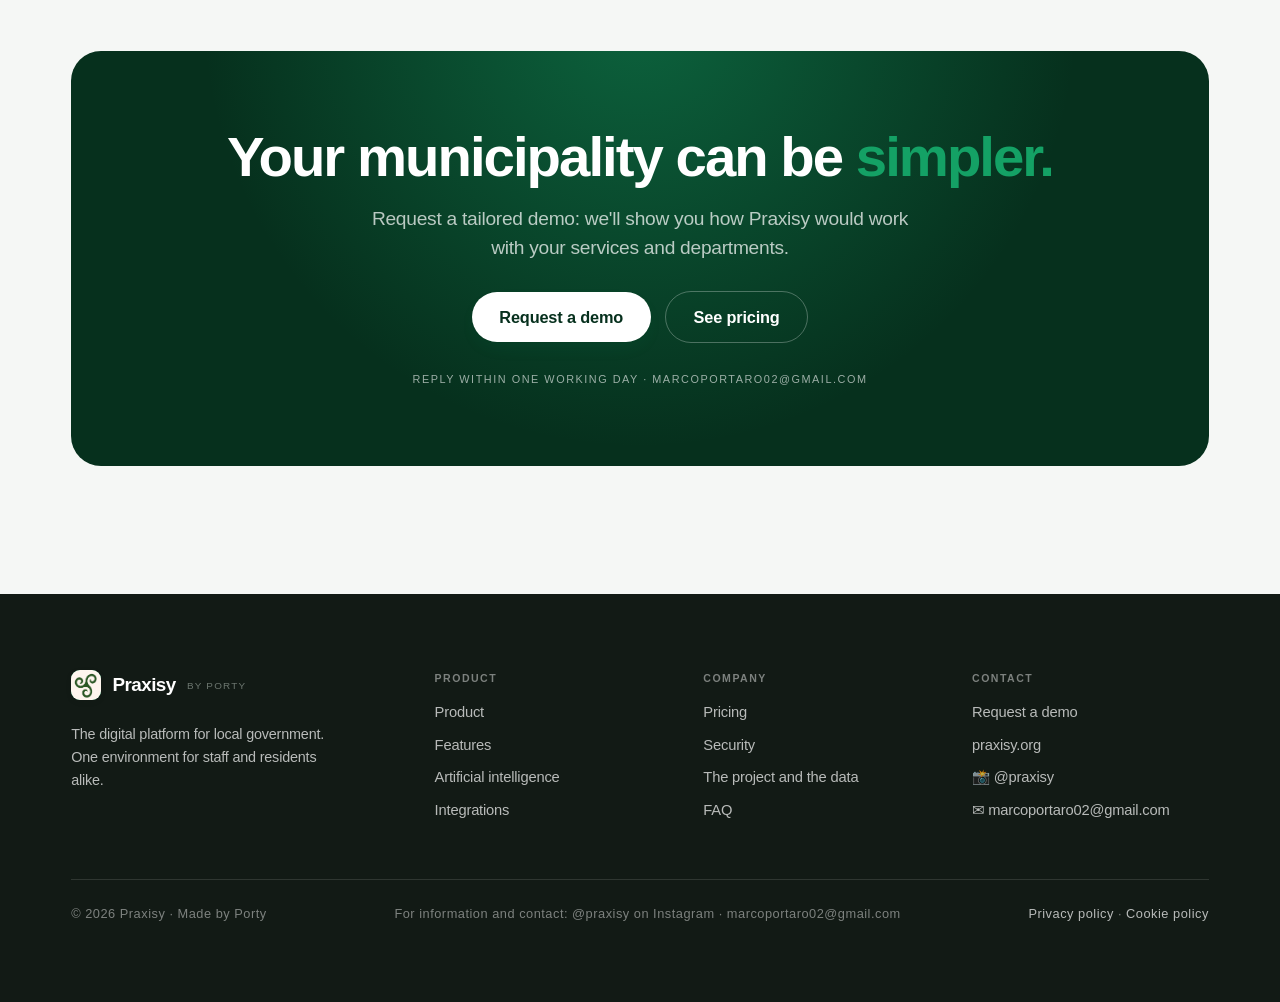
==== commit ef508812: "Point the top nav button at the live demo The button in the header now reads "Prova una demo" and op" ====
--- a/index.html
+++ b/index.html
@@ -77,8 +77,8 @@
         <a href="#demo" class="nl" data-i18n="nav.contact">Contatti</a>
       </div>
       <div class="nav-cta">
-        <a href="#demo" class="btn btn-primary nav-demo-full" data-i18n="nav.demo">Richiedi una demo</a>
-        <a href="#demo" class="btn btn-primary nav-demo-compact" data-i18n="nav.demo.short">Demo</a>
+        <a href="https://praxisy.org" target="_blank" rel="noopener" class="btn btn-primary nav-demo-full" data-i18n="nav.trydemo">Prova una demo</a>
+        <a href="https://praxisy.org" target="_blank" rel="noopener" class="btn btn-primary nav-demo-compact" data-i18n="nav.demo.short">Demo</a>
       </div>
       <button class="nav-toggle" id="navToggle" type="button" aria-label="Apri il menu" aria-expanded="false" aria-controls="mobileMenu">
         <span></span><span></span><span></span>
@@ -91,7 +91,7 @@
       <a href="#sicurezza" class="mm-link" data-i18n="nav.security">Sicurezza</a>
       <a href="#faq" class="mm-link" data-i18n="nav.faq">FAQ</a>
       <a href="#demo" class="mm-link" data-i18n="nav.contact">Contatti</a>
-      <a href="#demo" class="btn btn-primary mm-cta" data-i18n="nav.demo">Richiedi una demo</a>
+      <a href="https://praxisy.org" target="_blank" rel="noopener" class="btn btn-primary mm-cta" data-i18n="nav.trydemo">Prova una demo</a>
     </div>
   </nav>
 </div>
